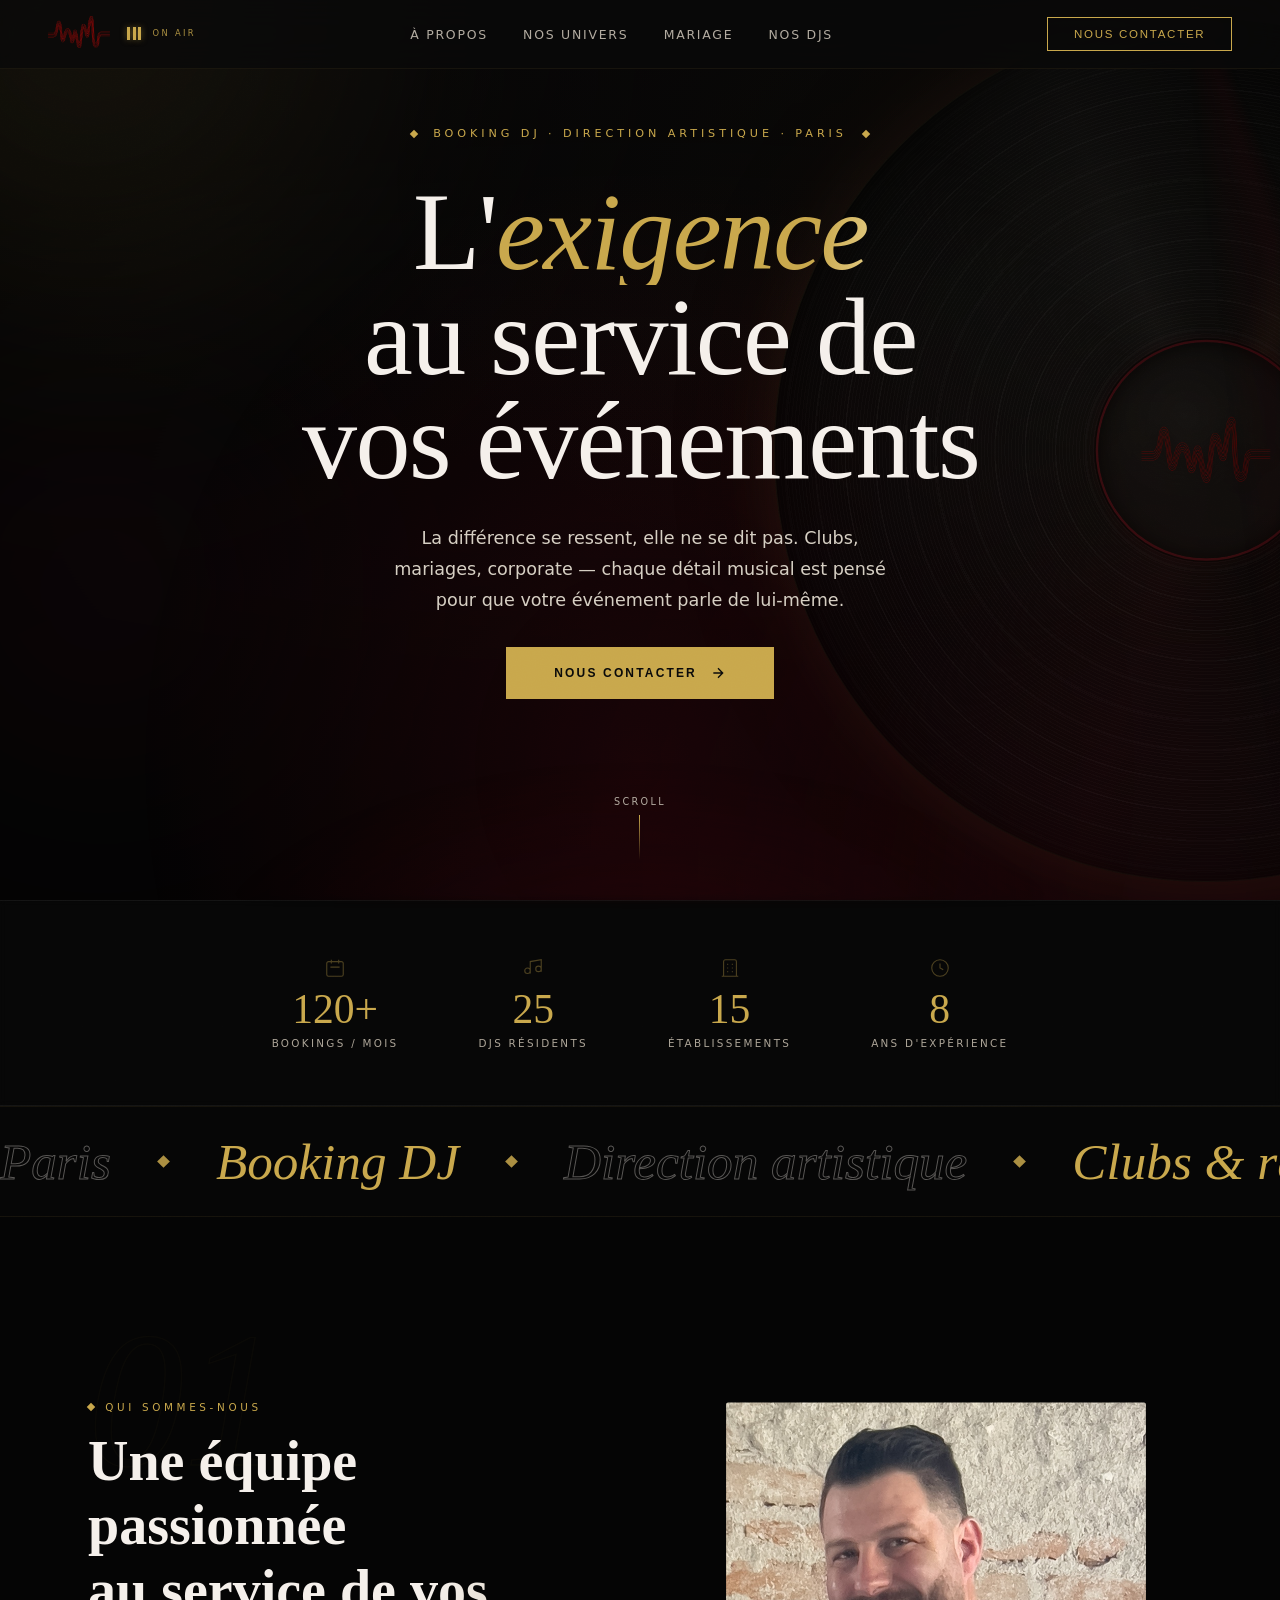
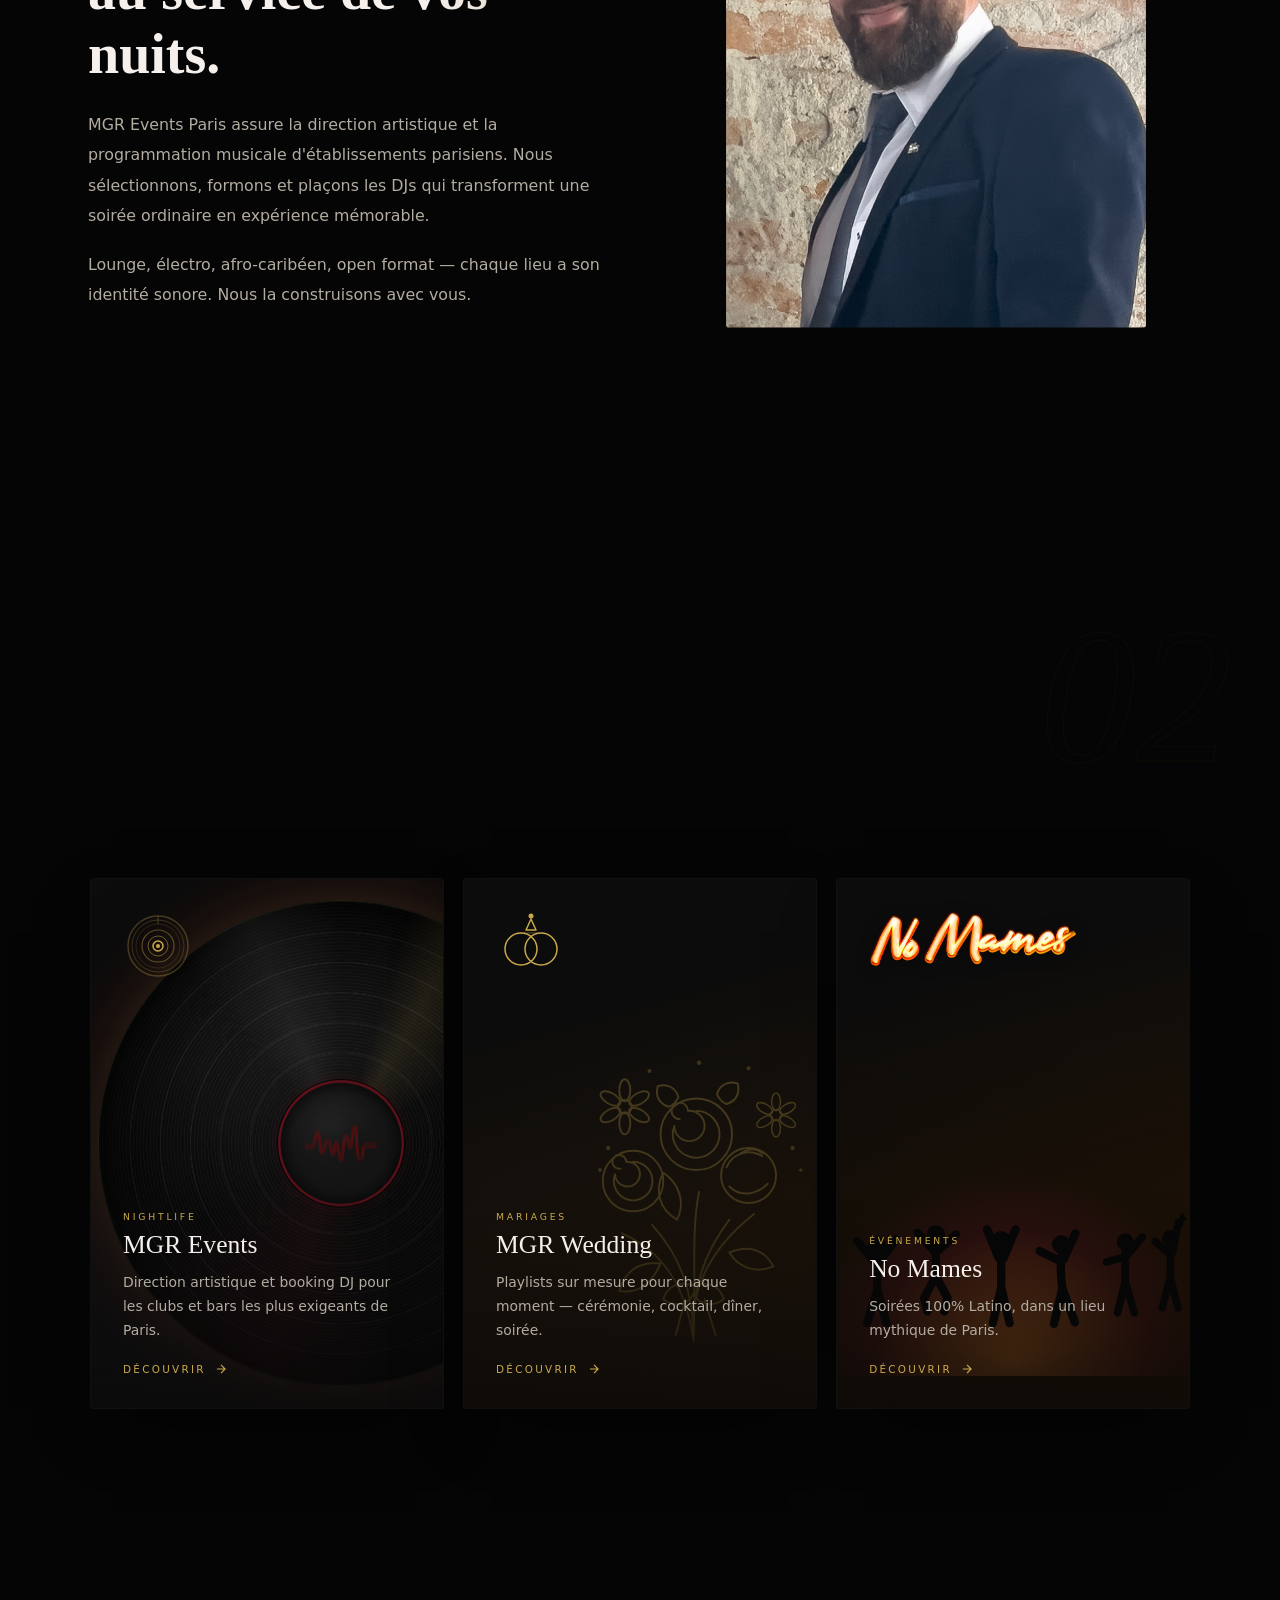
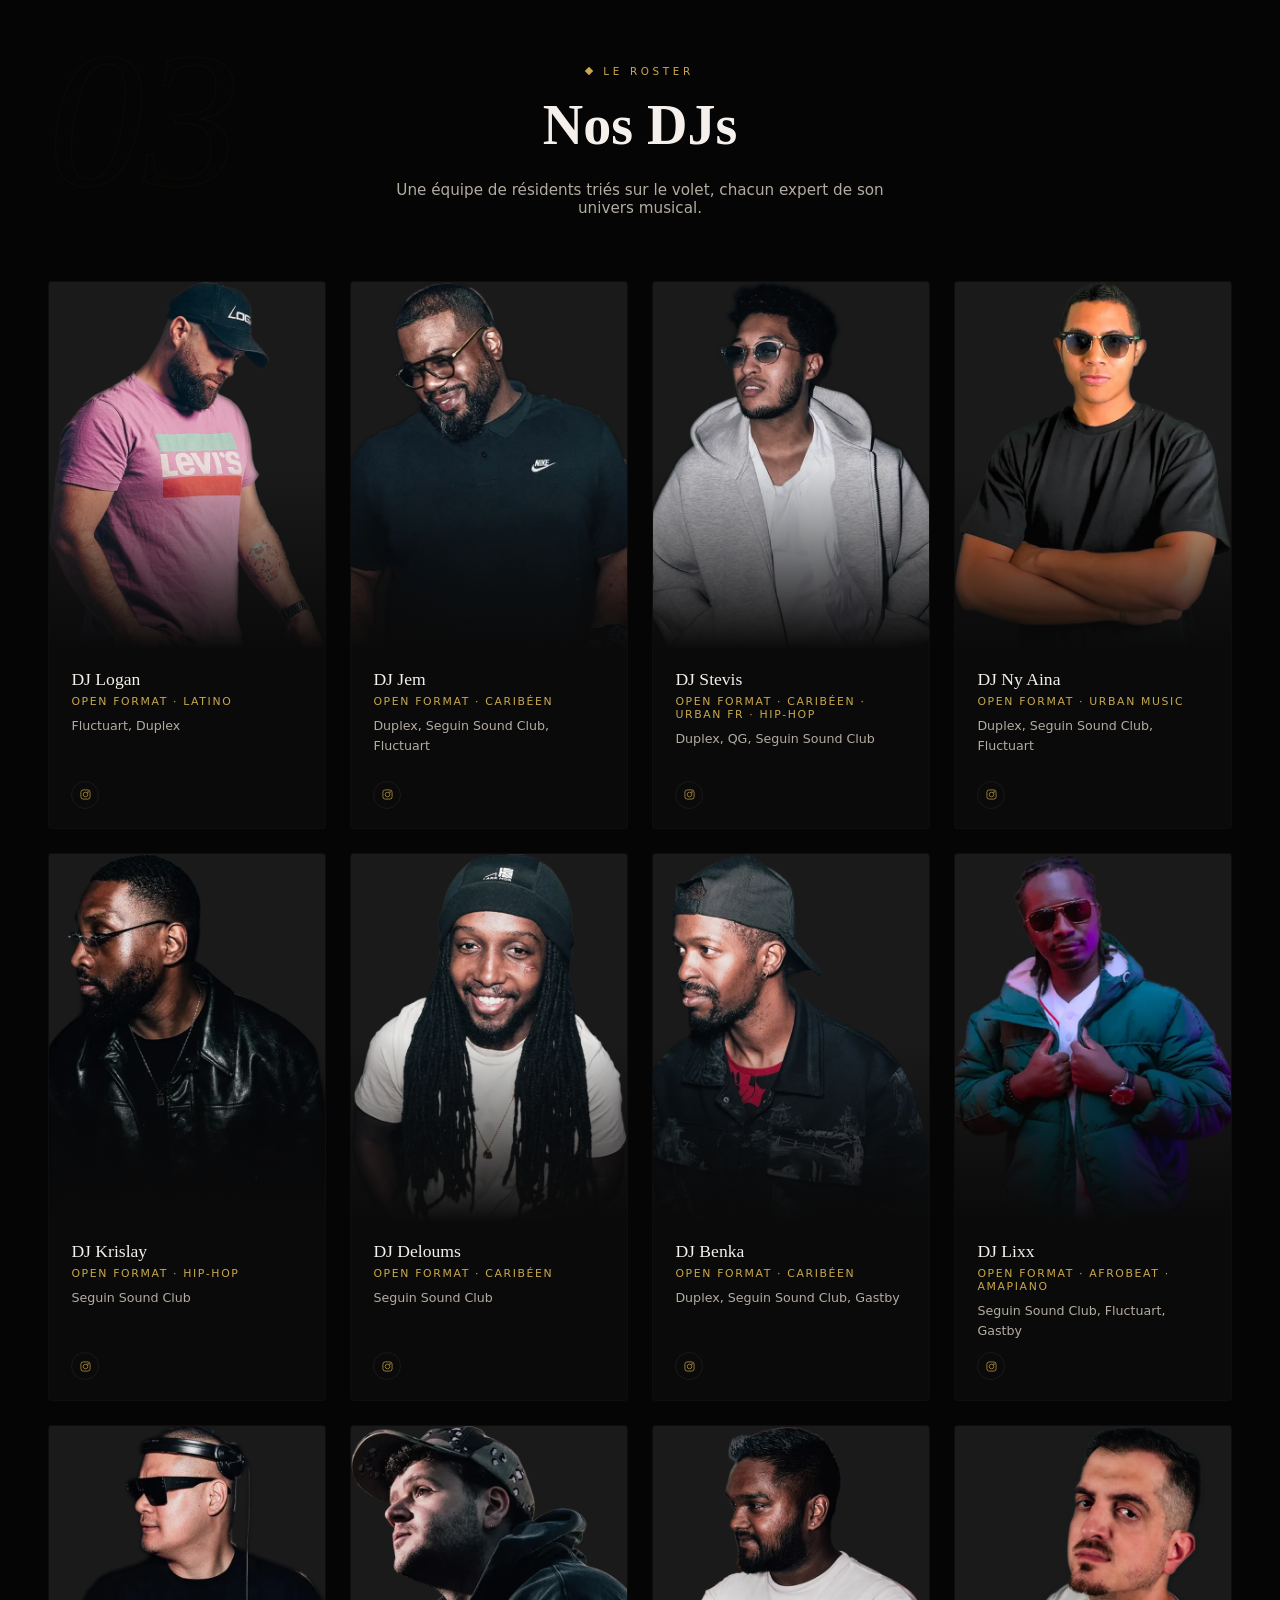
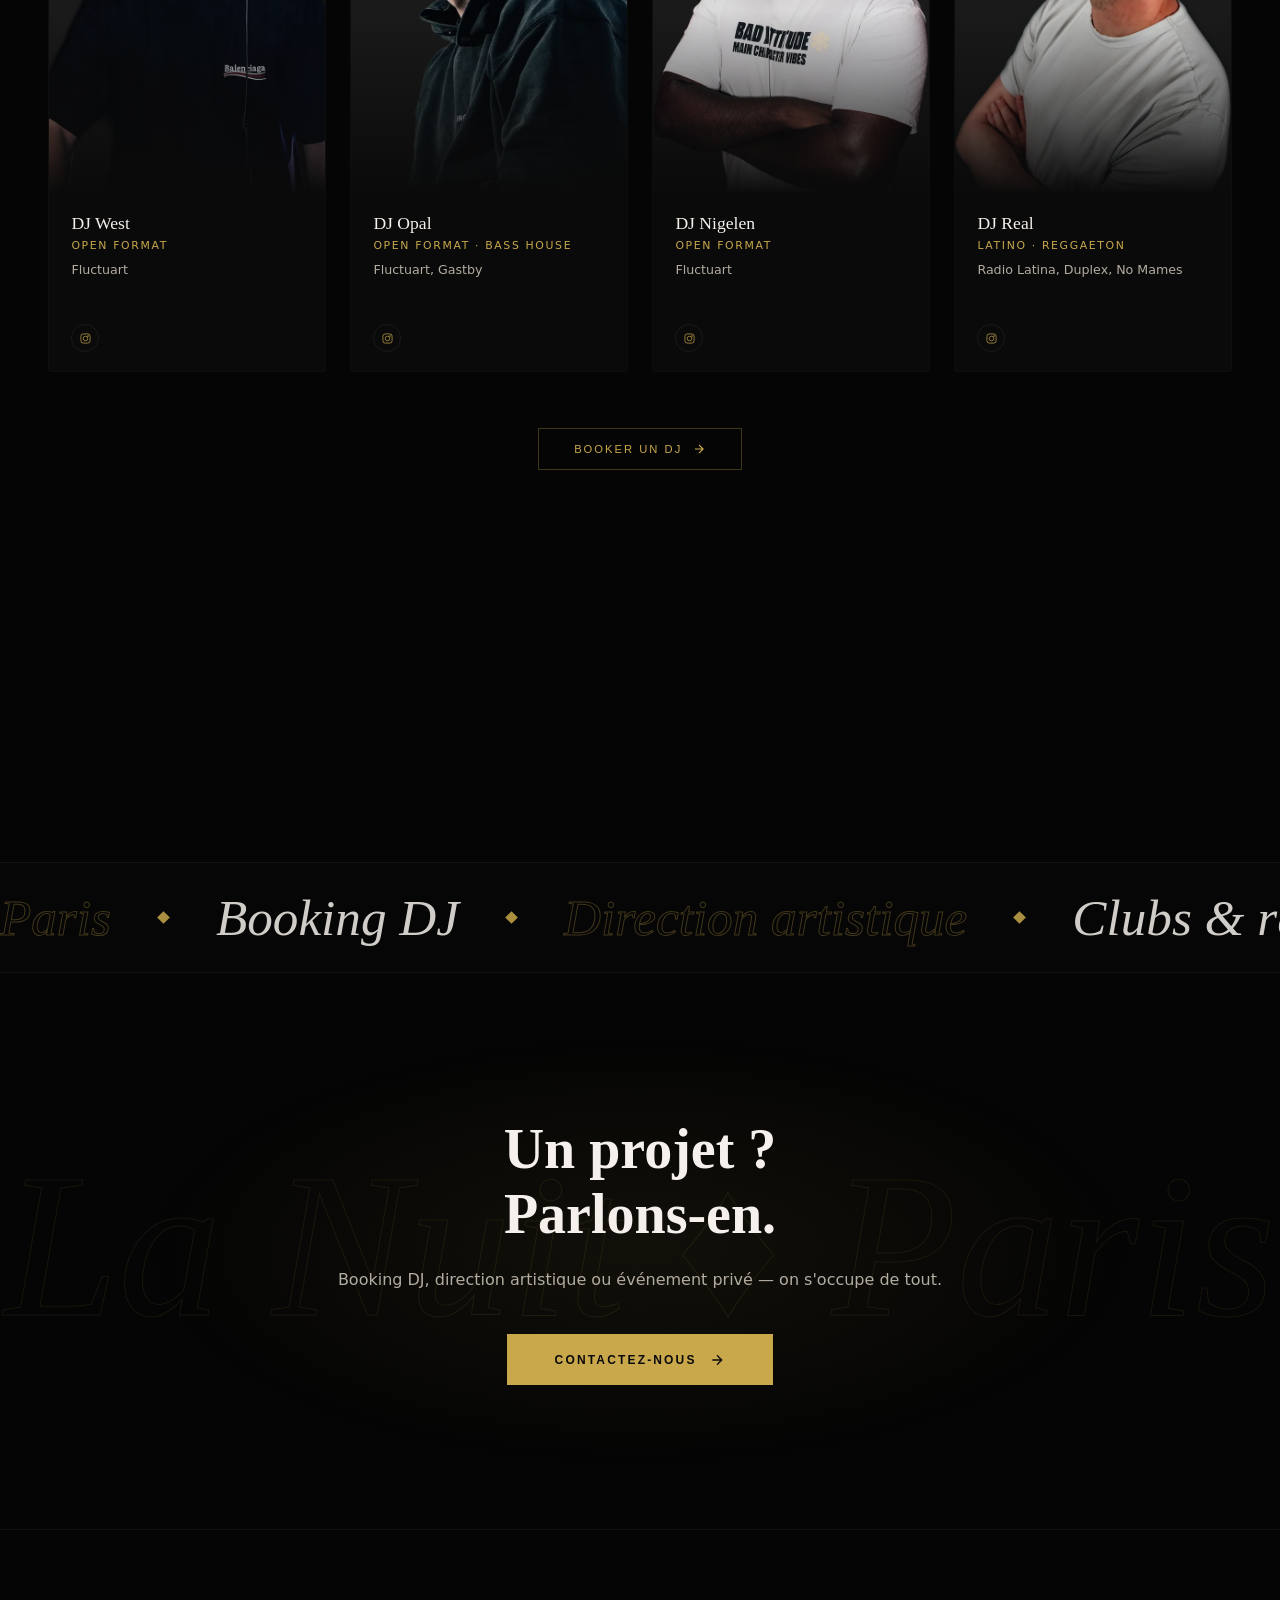
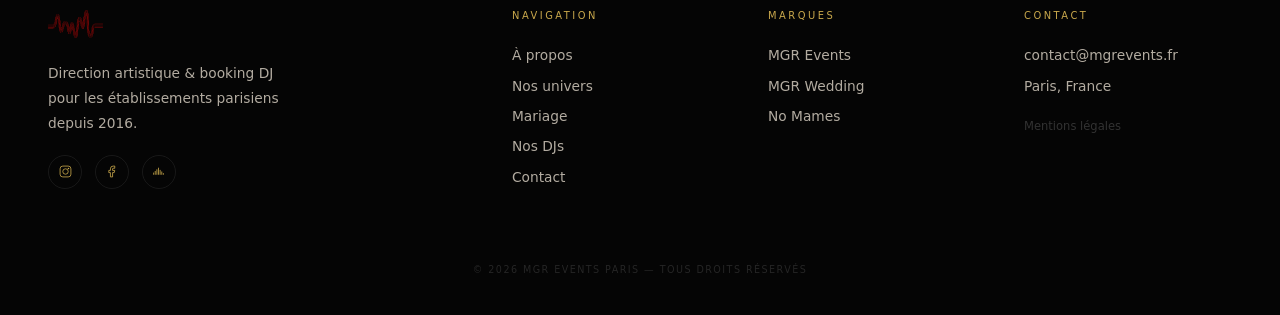
==== index.html @ db53903d "Balise Google Ads sur le site (AW-18438953840) La campagne envoie du trafic ici ; sans balise, aucun" ====
<!DOCTYPE html>
<html lang="fr">
<head>
<script src="assets/ads.js"></script>
<meta charset="UTF-8">
<meta http-equiv="Content-Security-Policy" content="default-src 'self'; script-src 'self' 'unsafe-inline' 'unsafe-eval' https://www.googletagmanager.com; style-src 'self' 'unsafe-inline' https://fonts.googleapis.com; font-src 'self' https://fonts.gstatic.com; img-src 'self' data: https:; connect-src 'self' https://mgrevents.fr https://www.mgrevents.fr https://planniflow-4jrm.vercel.app https://spsnpknxqmogwymutvqu.supabase.co https://www.googletagmanager.com https://*.google-analytics.com https://*.analytics.google.com https://*.google.com https://*.google.fr https://googleads.g.doubleclick.net https://td.doubleclick.net; frame-src 'self' https://www.youtube.com; frame-ancestors 'none'; base-uri 'self'; form-action 'self';">
<meta name="viewport" content="width=device-width, initial-scale=1.0">
<meta name="description" content="MGR Events Paris — Direction artistique, booking DJ et programmation musicale pour établissements, mariages et événements à Paris. 10 DJs résidents, 120+ bookings/mois.">
<meta name="keywords" content="DJ Paris, booking DJ, direction artistique, programmation musicale, MGR Events, DJ mariage Paris, soirée latino Paris, No Mames, DJ club Paris, événementiel Paris">
<meta name="author" content="MGR Events Paris">
<meta name="robots" content="index, follow">
<link rel="canonical" href="https://www.mgrevents.fr/">
<meta name="theme-color" content="#0A0A0A">

<!-- Open Graph -->
<meta property="og:type" content="website">
<meta property="og:url" content="https://www.mgrevents.fr/">
<meta property="og:title" content="MGR Events Paris — Direction Artistique & Booking DJ">
<meta property="og:description" content="Programmation musicale sur mesure pour établissements, mariages et événements à Paris. 10 DJs résidents, 120+ bookings/mois.">
<meta property="og:image" content="https://www.mgrevents.fr/assets/photos/nomames.jpg">
<meta property="og:locale" content="fr_FR">
<meta property="og:site_name" content="MGR Events Paris">

<!-- Twitter Card -->
<meta name="twitter:card" content="summary_large_image">
<meta name="twitter:title" content="MGR Events Paris — Direction Artistique & Booking DJ">
<meta name="twitter:description" content="Programmation musicale sur mesure pour établissements, mariages et événements à Paris.">
<meta name="twitter:image" content="https://www.mgrevents.fr/assets/photos/nomames.jpg">

<title>MGR Events Paris — Direction Artistique & Booking DJ</title>
<link rel="icon" type="image/webp" href="assets/waveform.webp">
<link rel="apple-touch-icon" href="assets/waveform.webp">

<!-- Preconnect for performance -->
<link rel="preconnect" href="https://fonts.googleapis.com">
<link rel="preconnect" href="https://fonts.gstatic.com" crossorigin>
<link rel="dns-prefetch" href="https://www.instagram.com">
<link href="https://fonts.googleapis.com/css2?family=DM+Sans:ital,opsz,wght@0,9..40,300;0,9..40,400;0,9..40,500;0,9..40,700;1,9..40,300&family=Playfair+Display:ital,wght@0,400;0,700;1,400&display=swap" rel="stylesheet">

<!-- JSON-LD Structured Data -->
<script type="application/ld+json">
{
  "@context": "https://schema.org",
  "@type": "LocalBusiness",
  "name": "MGR Events Paris",
  "description": "Direction artistique, booking DJ et programmation musicale pour établissements, mariages et événements à Paris.",
  "url": "https://www.mgrevents.fr",
  "email": "contact@mgrevents.fr",
  "foundingDate": "2016",
  "image": "https://www.mgrevents.fr/assets/photos/nomames.jpg",
  "logo": "https://www.mgrevents.fr/assets/waveform.png",
  "address": {
    "@type": "PostalAddress",
    "addressLocality": "Paris",
    "addressCountry": "FR"
  },
  "areaServed": {
    "@type": "City",
    "name": "Paris"
  },
  "sameAs": [
    "https://instagram.com/mgr.events",
    "https://facebook.com/MGR.Eventsparis",
    "https://soundcloud.com/mgr-events-paris"
  ],
  "makesOffer": [
    {
      "@type": "Offer",
      "itemOffered": {
        "@type": "Service",
        "name": "Booking DJ & Direction Artistique",
        "description": "Programmation musicale complète pour clubs et bars parisiens"
      }
    },
    {
      "@type": "Offer",
      "itemOffered": {
        "@type": "Service",
        "name": "DJ Mariage",
        "description": "DJ sur mesure pour mariages — cérémonie, cocktail, dîner et soirée"
      }
    },
    {
      "@type": "Offer",
      "itemOffered": {
        "@type": "Service",
        "name": "Formation DJ",
        "description": "Cours de DJing par des professionnels en activité sur matériel Pioneer CDJ-3000"
      }
    }
  ]
}
</script>
<style>
*,*::before,*::after{margin:0;padding:0;box-sizing:border-box}
:root{--noir:#0A0A0A;--blanc:#F5F0EB;--or:#C9A84C;--bordeaux:#6B0F1A;--gris:#1A1A1A;--gris2:#2A2A2A;--gris-texte:#999;--border-subtle:rgba(255,255,255,.05);--border-accent:rgba(201,168,76,.08);--nav-bg:rgba(10,10,10,.78);--overlay-bg:rgba(0,0,0,.7);--ff-display:'Playfair Display',Georgia,serif;--ff-body:'DM Sans',system-ui,sans-serif}
html{scroll-behavior:smooth}body{background:var(--noir);color:var(--blanc);font-family:var(--ff-body);overflow-x:hidden;-webkit-font-smoothing:antialiased}a{color:inherit;text-decoration:none}

nav{position:fixed;top:0;left:0;width:100%;z-index:100;padding:1rem 3rem;display:flex;align-items:center;justify-content:space-between;backdrop-filter:blur(20px);background:var(--nav-bg);border-bottom:1px solid var(--border-accent);transition:background .4s}
.nav-logo img{height:32px;width:auto;filter:brightness(1.1)}
.nav-links{display:flex;gap:2.2rem;font-size:.78rem;letter-spacing:.14em;text-transform:uppercase;font-weight:500}
.nav-links a{color:var(--gris-texte);transition:color .3s;position:relative;cursor:pointer}
.nav-links a::after{content:'';position:absolute;bottom:-4px;left:0;width:0;height:1px;background:var(--or);transition:width .3s}
.nav-links a:hover{color:var(--blanc)}.nav-links a:hover::after{width:100%}
.nav-cta{font-size:.72rem;letter-spacing:.15em;text-transform:uppercase;padding:.65rem 1.6rem;border:1px solid var(--or);color:var(--or);transition:all .3s;font-weight:500;cursor:pointer;background:none}
.nav-cta:hover{background:var(--or);color:var(--noir)}
.hamburger{display:none;background:none;border:none;cursor:pointer;padding:.5rem}
.hamburger svg{width:24px;height:24px}

.hero{min-height:100vh;display:flex;flex-direction:column;justify-content:center;align-items:center;text-align:center;position:relative;padding:6rem 2rem 4rem}
.hero::before{content:'';position:absolute;inset:0;background:radial-gradient(ellipse at 50% 85%,rgba(107,15,26,.3) 0%,transparent 55%),radial-gradient(ellipse at 80% 20%,rgba(201,168,76,.05) 0%,transparent 45%)}
.hero-tag{font-size:.7rem;letter-spacing:.35em;text-transform:uppercase;color:var(--or);margin-bottom:2.5rem;font-weight:500;opacity:0;animation:fadeUp .8s .3s forwards;display:flex;align-items:center;gap:1rem}
.diamond{width:6px;height:6px;background:var(--or);transform:rotate(45deg);display:inline-block;flex-shrink:0}
.hero h1{font-family:var(--ff-display);font-size:clamp(3rem,8vw,7.5rem);line-height:.95;font-weight:400;margin-bottom:1.8rem;opacity:0;animation:fadeUp .8s .5s forwards;position:relative;z-index:1}
.hero h1 em{font-style:italic;color:var(--or)}
.hero-sub{font-size:1.05rem;color:var(--gris-texte);max-width:500px;line-height:1.75;font-weight:300;opacity:0;animation:fadeUp .8s .7s forwards;position:relative;z-index:1}
.hero-scroll{position:absolute;bottom:2.5rem;display:flex;flex-direction:column;align-items:center;gap:.5rem;opacity:0;animation:fadeUp .8s 1.2s forwards}
.hero-scroll span{font-size:.6rem;letter-spacing:.25em;text-transform:uppercase;color:var(--gris-texte)}
.hero-scroll .line{width:1px;height:45px;background:linear-gradient(to bottom,var(--or),transparent);animation:scrollPulse 2s infinite}

.stats{display:flex;justify-content:center;gap:5rem;padding:3.5rem 2rem;border-top:1px solid rgba(255,255,255,.05);border-bottom:1px solid rgba(255,255,255,.05);background:rgba(255,255,255,.01)}
.stat{text-align:center;display:flex;flex-direction:column;align-items:center}
.stat svg{margin-bottom:.6rem;opacity:.35}
.stat-num{font-family:var(--ff-display);font-size:2.6rem;color:var(--or);line-height:1}
.stat-label{font-size:.65rem;letter-spacing:.22em;text-transform:uppercase;color:var(--gris-texte);margin-top:.4rem}

.section-tag{font-size:.65rem;letter-spacing:.35em;text-transform:uppercase;color:var(--or);margin-bottom:1rem;font-weight:500;display:flex;align-items:center;gap:.7rem}
.section-title{font-family:var(--ff-display);font-size:clamp(2rem,4vw,3.2rem);line-height:1.15;margin-bottom:1.5rem}

.about{padding:8rem 3rem;display:grid;grid-template-columns:1fr 1fr;gap:5rem;max-width:1200px;margin:0 auto;align-items:center}
.about p{color:var(--gris-texte);line-height:1.85;font-weight:300;font-size:.92rem;margin-bottom:1.2rem}
.about-visual{position:relative;aspect-ratio:4/5;border-radius:2px;overflow:hidden}
.about-visual img{width:100%;height:100%;object-fit:cover}
.about-visual.no-photo::before{content:'';position:absolute;inset:0;background:linear-gradient(135deg,var(--bordeaux),var(--noir));opacity:.65}
.about-visual .av-placeholder{position:absolute;inset:0;display:none;flex-direction:column;align-items:center;justify-content:center;gap:1rem;z-index:1}
.about-visual.no-photo .av-placeholder{display:flex}
.about-visual .av-placeholder svg{opacity:.12}
.av-label{font-size:.65rem;letter-spacing:.2em;text-transform:uppercase;color:rgba(255,255,255,.2)}

.brands{padding:8rem 3rem;max-width:1400px;margin:0 auto}
.brands-header{text-align:center;margin-bottom:5rem}
.brands-header .section-tag{justify-content:center}
.brands-grid{display:grid;grid-template-columns:repeat(3,1fr);gap:1.2rem;max-width:1100px;margin:0 auto}
.brand-card{position:relative;aspect-ratio:2/3;overflow:hidden;border-radius:3px;cursor:pointer;border:1px solid rgba(255,255,255,.05);transition:border-color .5s,transform .5s}
.brand-card:hover{border-color:rgba(201,168,76,.4);transform:translateY(-8px)}
.brand-bg{position:absolute;inset:0;transition:transform .7s}.brand-card:hover .brand-bg{transform:scale(1.06)}
.brand-content{position:relative;z-index:2;height:100%;display:flex;flex-direction:column;padding:2rem}
.brand-icon{margin-bottom:auto}
.brand-icon img{height:50px;width:auto;object-fit:contain;filter:drop-shadow(0 2px 8px rgba(0,0,0,.4))}
.brand-label{font-size:.58rem;letter-spacing:.3em;text-transform:uppercase;color:var(--or);margin-bottom:.5rem}
.brand-name{font-family:var(--ff-display);font-size:1.6rem;margin-bottom:.7rem}
.brand-desc{font-size:.82rem;color:var(--gris-texte);line-height:1.7;font-weight:300;margin-bottom:1.2rem}
.brand-link{font-size:.65rem;letter-spacing:.22em;text-transform:uppercase;color:var(--or);display:inline-flex;align-items:center;gap:.5rem;transition:gap .3s}
.brand-link svg{width:14px;height:14px;transition:transform .3s}.brand-card:hover .brand-link svg{transform:translateX(4px)}

.djs{padding:8rem 3rem;max-width:1400px;margin:0 auto}
.djs-header{text-align:center;margin-bottom:4rem}
.djs-header .section-tag{justify-content:center}
.djs-header p{color:var(--gris-texte);font-weight:300;font-size:.95rem;max-width:500px;margin:0 auto}
.djs-grid{display:grid;grid-template-columns:repeat(4,1fr);gap:1.5rem}
.dj-card{border-radius:3px;overflow:hidden;border:1px solid rgba(255,255,255,.04);transition:border-color .4s,transform .4s;cursor:default}
.dj-card:hover{border-color:rgba(201,168,76,.3);transform:translateY(-5px)}
.dj-photo{aspect-ratio:3/4;background:var(--gris);position:relative;overflow:hidden}
.dj-photo img{width:100%;height:100%;object-fit:cover;object-position:top;position:relative;z-index:0}
.dj-photo::after{content:'';position:absolute;inset:0;background:linear-gradient(to top,var(--noir),transparent 50%);z-index:1}
.dj-photo .dj-placeholder{width:100%;height:100%;display:flex;align-items:center;justify-content:center}
.dj-photo .dj-placeholder svg{opacity:.08}
.dj-info{padding:1.2rem 1.4rem}
.dj-name{font-family:var(--ff-display);font-size:1.1rem;margin-bottom:.3rem}
.dj-style{font-size:.68rem;letter-spacing:.15em;text-transform:uppercase;color:var(--or);font-weight:500}
.dj-venues{font-size:.75rem;color:var(--gris-texte);margin-top:.5rem;font-weight:300;line-height:1.6}
.dj-socials{display:flex;gap:.5rem;margin-top:.7rem}
.dj-socials a{width:28px;height:28px;border:1px solid rgba(255,255,255,.06);border-radius:50%;display:flex;align-items:center;justify-content:center;transition:all .3s}
.dj-socials a:hover{border-color:var(--or);background:rgba(201,168,76,.1)}
.dj-socials a svg{width:11px;height:11px}
.djs-cta{text-align:center;margin-top:3.5rem}
.djs-cta-btn{display:inline-flex;align-items:center;gap:.6rem;padding:.8rem 2.2rem;border:1px solid rgba(201,168,76,.3);color:var(--or);font-size:.7rem;letter-spacing:.18em;text-transform:uppercase;font-weight:500;transition:all .3s;cursor:pointer;background:none}
.djs-cta-btn:hover{background:rgba(201,168,76,.08);border-color:var(--or)}

.trust{padding:6rem 3rem;text-align:center;border-top:1px solid rgba(255,255,255,.04)}
.trust .section-tag{justify-content:center;margin-bottom:3rem}
.trust-logos{display:flex;justify-content:center;align-items:center;gap:3.5rem;flex-wrap:wrap}
.trust-logo{opacity:.25;transition:opacity .4s;font-size:.58rem;letter-spacing:.18em;text-transform:uppercase;color:var(--gris-texte)}.trust-logo:hover{opacity:.55}

.cta-section{padding:9rem 3rem;text-align:center;position:relative}
.cta-section::before{content:'';position:absolute;inset:0;background:radial-gradient(ellipse at 50% 50%,rgba(201,168,76,.07) 0%,transparent 55%)}
.cta-section .section-title,.cta-section p,.cta-btn{position:relative}
.cta-section p{color:var(--gris-texte);margin-bottom:2.8rem;font-size:1rem;font-weight:300}
.cta-btn{display:inline-flex;align-items:center;gap:.8rem;padding:1.1rem 3rem;background:var(--or);color:var(--noir);font-size:.75rem;letter-spacing:.18em;text-transform:uppercase;font-weight:700;transition:all .4s;border:none;cursor:pointer}
.cta-btn:hover{background:var(--blanc);transform:translateY(-3px);box-shadow:0 15px 50px rgba(201,168,76,.2)}

/* BRAND MODALS */
.brand-modal{position:fixed;inset:0;z-index:200;background:var(--noir);overflow-y:auto;opacity:0;pointer-events:none;transition:opacity .5s}
.brand-modal.active{opacity:1;pointer-events:all}
.brand-modal-inner{max-width:1100px;margin:0 auto;padding:6rem 3rem 4rem}
.bm-back{position:fixed;top:1.2rem;left:1.5rem;z-index:210;display:flex;align-items:center;gap:.5rem;font-size:.7rem;letter-spacing:.15em;text-transform:uppercase;color:var(--gris-texte);cursor:pointer;background:rgba(10,10,10,.8);backdrop-filter:blur(12px);padding:.6rem 1.2rem;border:1px solid rgba(255,255,255,.06);border-radius:2px;transition:all .3s}
.bm-back:hover{color:var(--or);border-color:rgba(201,168,76,.3)}
.bm-back svg{width:16px;height:16px}
.bm-hero{display:grid;grid-template-columns:1fr 1fr;gap:4rem;align-items:center;margin-bottom:5rem;min-height:70vh;padding-top:2rem}
.bm-tag{font-size:.62rem;letter-spacing:.35em;text-transform:uppercase;color:var(--or);margin-bottom:1rem;font-weight:500}
.bm-hero h2{font-family:var(--ff-display);font-size:clamp(2.2rem,5vw,3.8rem);line-height:1.05;margin-bottom:1.5rem}
.bm-hero h2 em{font-style:italic;color:var(--or)}
.bm-hero p{color:var(--gris-texte);line-height:1.85;font-weight:300;font-size:.95rem;margin-bottom:1rem}
.bm-visual{aspect-ratio:4/5;border-radius:3px;overflow:hidden;position:relative}
.bm-visual img{width:100%;height:100%;object-fit:cover;object-position:center 15%}
.bm-visual .bm-gradient{position:absolute;inset:0}
.bm-visual .bm-placeholder{position:absolute;inset:0;display:none;flex-direction:column;align-items:center;justify-content:center;gap:.8rem;z-index:1}
.bm-visual.no-photo .bm-placeholder{display:flex}
.bm-visual .bm-placeholder svg{opacity:.1}
.bm-visual .bm-placeholder span{font-size:.6rem;letter-spacing:.2em;text-transform:uppercase;color:rgba(255,255,255,.2)}
.bm-features{display:grid;grid-template-columns:repeat(3,1fr);gap:2rem;margin-bottom:5rem}
.bm-feature{padding:2rem;border:1px solid rgba(255,255,255,.04);border-radius:3px;transition:border-color .3s}
.bm-feature:hover{border-color:rgba(201,168,76,.15)}
.bm-feature h4{font-family:var(--ff-display);font-size:1.05rem;margin-bottom:.6rem}
.bm-feature p{font-size:.82rem;color:var(--gris-texte);line-height:1.7;font-weight:300}
.bm-stats{display:flex;justify-content:center;gap:4rem;padding:3rem 0;border-top:1px solid rgba(255,255,255,.04);border-bottom:1px solid rgba(255,255,255,.04);margin-bottom:5rem}
.bm-stat-num{font-family:var(--ff-display);font-size:2.2rem;color:var(--or)}
.bm-stat-label{font-size:.6rem;letter-spacing:.2em;text-transform:uppercase;color:var(--gris-texte);margin-top:.3rem}
.bm-cta{text-align:center;padding:4rem 0}
.bm-cta h3{font-family:var(--ff-display);font-size:1.8rem;margin-bottom:1rem}
.bm-cta p{color:var(--gris-texte);font-weight:300;margin-bottom:2rem}

/* CONTACT MODAL */
.modal-overlay{position:fixed;inset:0;z-index:250;background:var(--overlay-bg);backdrop-filter:blur(10px);display:flex;align-items:center;justify-content:center;opacity:0;pointer-events:none;transition:opacity .4s}
.modal-overlay.active{opacity:1;pointer-events:all}
.modal{background:var(--gris);border:1px solid rgba(201,168,76,.12);border-radius:4px;width:90%;max-width:520px;padding:3rem;position:relative;transform:translateY(30px) scale(.97);transition:transform .4s cubic-bezier(.22,1,.36,1)}
.modal-overlay.active .modal{transform:translateY(0) scale(1)}
.modal-close{position:absolute;top:1.2rem;right:1.2rem;width:36px;height:36px;border:1px solid rgba(255,255,255,.08);border-radius:50%;background:none;color:var(--gris-texte);cursor:pointer;display:flex;align-items:center;justify-content:center;transition:all .3s}
.modal-close:hover{border-color:var(--or);color:var(--or)}
.modal-close svg{width:16px;height:16px}
.modal h3{font-family:var(--ff-display);font-size:1.6rem;margin-bottom:2rem}
.form-row{margin-bottom:1.2rem}
.form-row label{display:block;font-size:.65rem;letter-spacing:.2em;text-transform:uppercase;color:var(--gris-texte);margin-bottom:.5rem;font-weight:500}
.form-row input,.form-row select,.form-row textarea{width:100%;background:rgba(255,255,255,.04);border:1px solid rgba(255,255,255,.08);border-radius:2px;padding:.8rem 1rem;color:var(--blanc);font-family:var(--ff-body);font-size:.88rem;font-weight:300;transition:border-color .3s;outline:none}
.form-row input:focus,.form-row select:focus,.form-row textarea:focus{border-color:var(--or)}
.form-row input::placeholder,.form-row textarea::placeholder{color:rgba(255,255,255,.2)}
.form-row select{appearance:none;background-image:url("data:image/svg+xml,%3Csvg width='12' height='12' viewBox='0 0 24 24' fill='none' stroke='%23999' stroke-width='2' xmlns='http://www.w3.org/2000/svg'%3E%3Cpath d='M6 9l6 6 6-6'/%3E%3C/svg%3E");background-repeat:no-repeat;background-position:right 1rem center;cursor:pointer}
.form-row select option{background:var(--gris);color:var(--blanc)}
.form-row textarea{resize:vertical;min-height:100px}
.form-grid{display:grid;grid-template-columns:1fr 1fr;gap:1.2rem}
.form-submit{width:100%;padding:.9rem;background:var(--or);color:var(--noir);font-family:var(--ff-body);font-size:.75rem;letter-spacing:.18em;text-transform:uppercase;font-weight:700;border:none;cursor:pointer;transition:all .3s;margin-top:.5rem;border-radius:2px}
.form-submit:hover{background:var(--blanc)}
.form-success{display:none;text-align:center;padding:2rem 0}
.form-success h4{font-family:var(--ff-display);font-size:1.3rem;margin-bottom:.5rem}
.form-success p{color:var(--gris-texte);font-size:.88rem;font-weight:300}

/* Carousel */
.bm-carousel{margin-bottom:4rem;position:relative}
.bm-carousel h3{font-family:var(--ff-display);font-size:1.3rem;margin-bottom:1.5rem;text-align:center}
.carousel-wrap{position:relative}
.carousel-track{display:flex;gap:1rem;overflow-x:auto;scroll-snap-type:x mandatory;-webkit-overflow-scrolling:touch;padding-bottom:1rem;scrollbar-width:none;scroll-behavior:smooth}
.carousel-track::-webkit-scrollbar{display:none}
.carousel-item{flex:0 0 280px;aspect-ratio:4/3;border-radius:3px;overflow:hidden;scroll-snap-align:start;cursor:pointer;position:relative;border:1px solid rgba(255,255,255,.04);transition:border-color .3s}
.carousel-item:hover{border-color:rgba(201,168,76,.3)}
.carousel-item img{width:100%;height:100%;object-fit:cover}
.carousel-arrow{position:absolute;top:50%;transform:translateY(-50%);width:40px;height:40px;border-radius:50%;border:1px solid rgba(201,168,76,.3);background:rgba(10,10,10,.7);backdrop-filter:blur(8px);color:var(--or);cursor:pointer;display:flex;align-items:center;justify-content:center;z-index:2;transition:all .3s}
.carousel-arrow:hover{background:var(--or);color:var(--noir);border-color:var(--or)}
.carousel-arrow.left{left:-.5rem}
.carousel-arrow.right{right:-.5rem}
.carousel-arrow svg{width:16px;height:16px}
/* Lightbox */
.lightbox{position:fixed;inset:0;z-index:300;background:rgba(0,0,0,.92);display:none;align-items:center;justify-content:center;cursor:zoom-out}
.lightbox.active{display:flex}
.lightbox img{max-width:90vw;max-height:85vh;object-fit:contain;border-radius:3px}
.lightbox-close{position:absolute;top:1.5rem;right:1.5rem;width:40px;height:40px;border:1px solid rgba(255,255,255,.15);border-radius:50%;background:none;color:#fff;cursor:pointer;display:flex;align-items:center;justify-content:center;font-size:1.2rem;transition:all .3s}
.lightbox-close:hover{border-color:var(--or);color:var(--or)}
@media(max-width:768px){.carousel-item{flex:0 0 220px}}

footer{padding:5rem 3rem 2rem;border-top:1px solid rgba(255,255,255,.05);display:grid;grid-template-columns:2fr 1fr 1fr 1fr;gap:3rem;max-width:1300px;margin:0 auto}
.footer-brand img{height:28px;margin-bottom:1.2rem;filter:brightness(1.1)}
.footer-brand p{font-size:.82rem;color:var(--gris-texte);line-height:1.8;font-weight:300;max-width:260px}
.footer-socials{display:flex;gap:.8rem;margin-top:1.2rem}
.footer-socials a{width:34px;height:34px;border:1px solid rgba(255,255,255,.08);border-radius:50%;display:flex;align-items:center;justify-content:center;transition:all .3s}
.footer-socials a:hover{border-color:var(--or);background:rgba(201,168,76,.08)}
.footer-socials a svg{width:13px;height:13px}
.footer-col h4{font-size:.62rem;letter-spacing:.25em;text-transform:uppercase;color:var(--or);margin-bottom:1.2rem;font-weight:500}
.footer-col a{font-size:.82rem;color:var(--gris-texte);line-height:2.2;font-weight:300;display:block;transition:color .3s;cursor:pointer}.footer-col a:hover{color:var(--or)}
.footer-bottom{text-align:center;padding:2.5rem 3rem;font-size:.6rem;color:rgba(255,255,255,.13);letter-spacing:.15em;text-transform:uppercase}

@keyframes fadeUp{from{opacity:0;transform:translateY(30px)}to{opacity:1;transform:translateY(0)}}
@keyframes scrollPulse{0%,100%{opacity:.3}50%{opacity:1}}
[data-reveal]{opacity:0;transform:translateY(40px);transition:opacity .8s cubic-bezier(.22,1,.36,1),transform .8s cubic-bezier(.22,1,.36,1)}
[data-reveal].visible{opacity:1;transform:translateY(0)}

@media(max-width:1000px){.brands-grid,.djs-grid{grid-template-columns:repeat(2,1fr)}.brand-card{aspect-ratio:3/4}.bm-hero{grid-template-columns:1fr;gap:2rem}.bm-features{grid-template-columns:1fr 1fr}}
@media(max-width:768px){
  nav{padding:.8rem 1rem;gap:.5rem}.nav-links{display:none}.hamburger{display:block}
  .nav-cta{font-size:.6rem;padding:.5rem 1rem;white-space:nowrap}
  .about{grid-template-columns:1fr;gap:2.5rem;padding:5rem 1.5rem}.about-visual{aspect-ratio:16/10}
  .brands{padding:5rem 1.5rem}.brands-grid{grid-template-columns:1fr;gap:1rem}.brand-card{aspect-ratio:5/4}
  .stats{gap:1.5rem;flex-wrap:wrap;padding:2.5rem 1rem}
  .djs{padding:5rem 1.5rem}.djs-grid{grid-template-columns:1fr 1fr;gap:1rem}
  footer{grid-template-columns:1fr 1fr;gap:2rem;padding:3rem 1.5rem}.footer-brand{grid-column:1/-1}
  .hero h1{font-size:clamp(2.5rem,10vw,4rem)}.cta-section{padding:5rem 1.5rem}.trust-logos{gap:2rem}
  .modal{padding:2rem 1.2rem;width:95%;max-height:90vh;overflow-y:auto}.form-grid{grid-template-columns:1fr}
  .modal-close{top:.8rem;right:.8rem}
  .brand-modal-inner{padding:5rem 1.5rem 3rem}.bm-hero{min-height:auto}.bm-visual{aspect-ratio:16/10}.bm-features{grid-template-columns:1fr}.bm-stats{gap:2rem;flex-wrap:wrap}
}
@media(max-height:500px) and (orientation:landscape){
  .hero{min-height:auto;padding:5rem 2rem 2rem;justify-content:flex-start}
  .hero h1{font-size:clamp(1.8rem,5vw,3rem)}
  .hero-sub{font-size:.85rem;max-width:400px}
  .hero-tag{margin-bottom:1rem;font-size:.6rem}
  .hero-scroll{display:none}
  .hero .cta-btn{margin-top:1rem !important;padding:.7rem 2rem;font-size:.65rem}
  nav{padding:.5rem 1.5rem}
  .stats{padding:1.5rem 1rem;gap:2rem}
  .stat-num{font-size:1.8rem}
  .about{padding:3rem 1.5rem;gap:2rem}
  .about-visual{aspect-ratio:4/3}
  .brands{padding:3rem 1.5rem}
  .brands-grid{grid-template-columns:repeat(3,1fr)}
  .brand-card{aspect-ratio:3/2}
  .djs{padding:3rem 1.5rem}
  .djs-grid{grid-template-columns:repeat(4,1fr);gap:.8rem}
  .dj-photo{aspect-ratio:1/1}
  .dj-info{padding:.8rem 1rem}
  .dj-name{font-size:.9rem}
  .dj-style{font-size:.58rem}
  .trust{padding:3rem 1.5rem}
  .cta-section{padding:3rem 1.5rem}
  .modal{max-height:85vh}
  .brand-modal-inner{padding:3.5rem 1.5rem 2rem}
  .bm-hero{grid-template-columns:1fr 1fr;min-height:auto;gap:2rem;padding-top:0}
  .bm-visual{aspect-ratio:4/3}
  footer{padding:2rem 1.5rem}
}
</style>
<style>
/* ════════ PREMIUM LAYER — motion · profondeur · glass (charte inchangée) ════════ */
:root{
  --ease-out:cubic-bezier(.22,1,.36,1);
  --ease-smooth:cubic-bezier(.16,1,.3,1);
  --glass-bg:rgba(255,255,255,.025);
  --glass-border:rgba(255,255,255,.08);
  --shadow-soft:0 26px 70px -28px rgba(0,0,0,.75);
  --shadow-glow:0 0 55px -10px rgba(201,168,76,.18);
}
::selection{background:rgba(201,168,76,.26);color:var(--blanc)}
:focus-visible{outline:2px solid rgba(201,168,76,.55);outline-offset:3px}
section[id]{scroll-margin-top:88px}
::-webkit-scrollbar{width:10px;height:10px}
::-webkit-scrollbar-track{background:#070707}
::-webkit-scrollbar-thumb{background:#222;border-radius:10px;border:2px solid #070707}
::-webkit-scrollbar-thumb:hover{background:#2f2a1b}

/* ── FX cinématographiques globaux ── */
.fx-vignette{position:fixed;inset:0;pointer-events:none;z-index:1;opacity:.75;
  background:radial-gradient(125% 85% at 50% -10%,transparent 52%,rgba(0,0,0,.4) 100%),
             radial-gradient(125% 95% at 50% 110%,transparent 55%,rgba(0,0,0,.5) 100%)}
.fx-grain{position:fixed;inset:-50%;width:200%;height:200%;pointer-events:none;z-index:2;opacity:.05;mix-blend-mode:soft-light;
  background-image:url("data:image/svg+xml,%3Csvg xmlns='http://www.w3.org/2000/svg' width='140' height='140'%3E%3Cfilter id='g'%3E%3CfeTurbulence type='fractalNoise' baseFrequency='0.8' numOctaves='2' stitchTiles='stitch'/%3E%3CfeColorMatrix type='saturate' values='0'/%3E%3C/filter%3E%3Crect width='100%25' height='100%25' filter='url(%23g)'/%3E%3C/svg%3E");
  animation:grainShift 5s steps(6) infinite}
@keyframes grainShift{0%{transform:translate(0,0)}16%{transform:translate(-6%,-3%)}33%{transform:translate(5%,-7%)}50%{transform:translate(-4%,6%)}66%{transform:translate(7%,3%)}83%{transform:translate(-7%,-5%)}100%{transform:translate(0,0)}}
.fx-veil{position:fixed;inset:0;pointer-events:none;z-index:9999;background:var(--noir);animation:veilOut 1s .1s var(--ease-smooth) forwards}
@keyframes veilOut{0%{opacity:1}60%{opacity:.5}100%{opacity:0}}

/* ── Navigation : sticky minimal + glass ── */
nav{transition:padding .45s var(--ease-out),background .45s var(--ease-out),border-color .45s,backdrop-filter .45s}
nav.scrolled{padding:.7rem 3rem;background:rgba(8,8,8,.92);backdrop-filter:blur(26px) saturate(1.2);border-bottom-color:rgba(201,168,76,.14)}
.nav-logo img{transition:filter .3s var(--ease-out),transform .3s var(--ease-out)}
.nav-logo:hover img{filter:brightness(1.35);transform:translateY(-1px)}
.nav-links a{transition:color .22s var(--ease-out)}
.nav-cta{transition:background .25s var(--ease-out),color .25s var(--ease-out),box-shadow .35s var(--ease-out)}
.nav-cta:hover{box-shadow:0 0 26px -8px rgba(201,168,76,.55)}
/* Sous-menu nav : Mariage › Le Journal */
.nav-item{position:relative;display:inline-flex;align-items:center}
.nav-parent{display:inline-flex;align-items:center;gap:.45rem}
.nav-parent .caret{width:6px;height:6px;border-right:1.5px solid currentColor;border-bottom:1.5px solid currentColor;transform:rotate(45deg);opacity:.6;margin-top:-3px;transition:transform .25s var(--ease-out)}
.nav-item:hover .nav-parent .caret,.nav-item:focus-within .nav-parent .caret{transform:rotate(45deg) translate(1px,1px);opacity:1}
.nav-item::before{content:'';position:absolute;top:100%;left:-12px;right:-12px;height:16px;display:none}
.nav-item:hover::before{display:block}
.nav-sub{position:absolute;top:100%;left:50%;transform:translateX(-50%) translateY(10px);min-width:200px;background:rgba(10,10,10,.97);backdrop-filter:blur(22px);border:1px solid var(--glass-border);border-radius:8px;padding:.5rem;display:flex;flex-direction:column;gap:.1rem;opacity:0;visibility:hidden;pointer-events:none;transition:opacity .25s var(--ease-out),transform .25s var(--ease-out);box-shadow:0 24px 60px -24px rgba(0,0,0,.85);z-index:101}
.nav-item:hover .nav-sub,.nav-item:focus-within .nav-sub{opacity:1;visibility:visible;pointer-events:all;transform:translateX(-50%) translateY(6px)}
.nav-sub a{padding:.6rem .9rem;border-radius:5px;font-size:.7rem;letter-spacing:.12em;color:var(--gris-texte);white-space:nowrap;transition:background .2s,color .2s}
.nav-sub a::after{display:none}
.nav-sub a:hover{background:rgba(201,168,76,.1);color:var(--blanc)}
@media(max-width:768px){
  .nav-item{width:100%;flex-direction:column;align-items:flex-start}
  .nav-parent .caret{display:none}
  .nav-item::before{display:none!important}
  .nav-sub{position:static;transform:none;opacity:1;visibility:visible;pointer-events:auto;background:none;border:none;box-shadow:none;backdrop-filter:none;padding:.3rem 0 .2rem .9rem;margin-top:.5rem;border-left:1px solid var(--glass-border);min-width:0;border-radius:0}
}

/* ── Hero : entrée cinématographique + ambiance vivante ── */
.hero{min-height:100svh}
.hero::before{will-change:transform;animation:heroAmbient 24s ease-in-out infinite alternate}
@keyframes heroAmbient{0%{transform:scale(1) translate(0,0)}100%{transform:scale(1.14) translate(-2.5%,-2%)}}
.hero h1{animation:heroRise 1.25s .45s var(--ease-smooth) forwards;will-change:transform,opacity,filter}
@keyframes heroRise{0%{opacity:0;transform:translateY(42px);filter:blur(14px);clip-path:inset(0 0 16% 0)}60%{filter:blur(2px)}100%{opacity:1;transform:translateY(0);filter:blur(0);clip-path:inset(0 0 0 0)}}
.hero-sub{animation:fadeUp 1s .85s var(--ease-out) forwards}
.hero .cta-btn{transition:transform .32s var(--ease-out),box-shadow .42s var(--ease-out),background .3s var(--ease-out)}
.hero .cta-btn:hover{transform:translateY(-3px);box-shadow:0 20px 60px -14px rgba(201,168,76,.45)}
/* Titre hero : reveal mot par mot + shimmer or sur l'italique */
.hero h1.split{animation:none!important;opacity:1!important;filter:none!important;clip-path:none!important}
.hero h1 .hw{display:inline-block}
.hero h1 .hw-i{display:inline-block;opacity:0;transform:translateY(.45em);transition:opacity .9s var(--ease-out),transform 1s var(--ease-smooth);will-change:transform,opacity}
.hero h1.in .hw-i{opacity:1;transform:none}
.hero h1 em.hw-i{background:linear-gradient(100deg,var(--or) 0%,var(--or) 38%,#f4e2a6 49%,#fff6da 50%,#f4e2a6 51%,var(--or) 62%,var(--or) 100%);background-size:230% 100%;-webkit-background-clip:text;background-clip:text;-webkit-text-fill-color:transparent;color:transparent}
.hero h1.in em.hw-i{animation:goldShimmer 6.5s 1.6s linear infinite}
@keyframes goldShimmer{0%{background-position:125% 0}100%{background-position:-125% 0}}

/* ── Reveal : fade + slide + soft focus ── */
[data-reveal]{transition:opacity 1s var(--ease-smooth),transform 1s var(--ease-smooth),filter 1s var(--ease-smooth);filter:blur(7px)}
[data-reveal].visible{filter:blur(0)}

/* ── Brand cards : glass · profondeur · zoom ── */
.brand-card{box-shadow:var(--shadow-soft);transition:border-color .5s var(--ease-out),transform .55s var(--ease-out),box-shadow .55s var(--ease-out)}
.brand-card:hover{transform:translateY(-10px);box-shadow:var(--shadow-soft),var(--shadow-glow)}
.brand-bg{transition:transform .95s var(--ease-out)}
.brand-card:hover .brand-bg{transform:scale(1.08)}
.brand-content{background:linear-gradient(to top,rgba(8,8,8,.78) 0%,rgba(8,8,8,.18) 42%,transparent 72%)}
.brand-link{transition:gap .3s var(--ease-out),color .3s}

/* ── DJ cards : info glass · zoom image ── */
.dj-card{transition:border-color .4s var(--ease-out),transform .5s var(--ease-out),box-shadow .5s var(--ease-out)}
.dj-card:hover{transform:translateY(-6px);box-shadow:var(--shadow-soft)}
.dj-photo img{transition:transform .8s var(--ease-out)}
.dj-info{background:var(--glass-bg)}
.dj-socials a{transition:border-color .3s var(--ease-out),background .3s var(--ease-out),transform .3s var(--ease-out)}
.dj-socials a:hover{transform:translateY(-2px)}

/* ── Stats ── */
.stats{backdrop-filter:blur(4px)}
.stat svg{transition:opacity .4s,transform .4s var(--ease-out)}
.stat:hover svg{opacity:.7;transform:translateY(-2px)}

/* ── Boutons : glow léger / blur depth ── */
.djs-cta-btn{transition:background .25s var(--ease-out),border-color .25s,box-shadow .35s var(--ease-out),transform .25s var(--ease-out)}
.djs-cta-btn:hover{transform:translateY(-2px);box-shadow:0 0 28px -10px rgba(201,168,76,.4)}
.cta-btn{transition:transform .32s var(--ease-out),box-shadow .42s var(--ease-out),background .3s}
.cta-btn:hover{box-shadow:0 20px 60px -16px rgba(201,168,76,.42)}
.form-submit{transition:background .25s var(--ease-out),box-shadow .35s var(--ease-out)}
.form-submit:hover{box-shadow:0 0 28px -10px rgba(201,168,76,.45)}

/* ── Features & carousel ── */
.bm-feature{background:var(--glass-bg);backdrop-filter:blur(6px);transition:border-color .35s var(--ease-out),transform .35s var(--ease-out),box-shadow .35s var(--ease-out)}
.bm-feature:hover{transform:translateY(-4px);box-shadow:var(--shadow-soft)}
.carousel-item{transition:border-color .35s var(--ease-out),transform .45s var(--ease-out),box-shadow .45s var(--ease-out)}
.carousel-item:hover{transform:translateY(-4px);box-shadow:var(--shadow-soft)}

/* ── Modale marque : crossfade cinématographique ── */
.brand-modal{transition:opacity .6s var(--ease-smooth)}
.brand-modal-inner{transition:transform .75s var(--ease-smooth),opacity .75s var(--ease-smooth),filter .75s var(--ease-smooth);transform:translateY(26px) scale(.985);opacity:0;filter:blur(9px)}
.brand-modal.active .brand-modal-inner{transform:none;opacity:1;filter:blur(0)}

/* ════════ EVENTS — vinyle glossy en rotation ════════ */
.vinyl-stage{position:absolute;inset:0;overflow:hidden;pointer-events:none;z-index:1}
.vinyl{position:absolute;top:50%;right:-40%;width:138%;aspect-ratio:1/1;border-radius:50%;transform:translateY(-50%);
  background:
    repeating-radial-gradient(circle at 50% 50%,rgba(255,255,255,.045) 0 1px,rgba(0,0,0,0) 1px 3.4px),
    repeating-radial-gradient(circle at 50% 50%,rgba(255,255,255,.055) 0 1.5px,transparent 1.5px 30px),
    radial-gradient(circle at 38% 32%,rgba(255,255,255,.07),transparent 42%),
    radial-gradient(circle at 50% 50%,#191919 0 11%,#0a0a0a 11.4% 100%);
  box-shadow:inset 0 0 90px rgba(0,0,0,.85),inset 0 0 22px rgba(0,0,0,.95);
  opacity:.55;animation:vinylSpin 26s linear infinite;will-change:transform}
.vinyl::before{content:'';position:absolute;inset:0;border-radius:50%;mix-blend-mode:screen;
  background:conic-gradient(from 0deg,transparent 0 16deg,rgba(201,168,76,.13) 30deg,transparent 62deg,transparent 165deg,rgba(107,15,26,.18) 198deg,transparent 242deg,transparent 318deg,rgba(245,240,235,.06) 338deg,transparent 360deg);
  animation:vinylSpin 19s linear infinite reverse}
.vinyl::after{content:'';position:absolute;left:50%;top:50%;width:25%;aspect-ratio:1/1;transform:translate(-50%,-50%);border-radius:50%;
  background:radial-gradient(circle at 40% 34%,rgba(255,255,255,.07),transparent 46%),radial-gradient(circle,#1A1A1A 0 55%,#101010 100%);
  box-shadow:0 0 0 2.5px #7C1421,0 0 0 4px rgba(0,0,0,.7),0 0 18px -2px rgba(124,20,33,.45),inset 0 0 16px rgba(0,0,0,.8)}
@keyframes vinylSpin{from{transform:translateY(-50%) rotate(0)}to{transform:translateY(-50%) rotate(360deg)}}
.vinyl-stage.paused .vinyl,.vinyl-stage.paused .vinyl::before{animation-play-state:paused}
.bm-hero{position:relative}
.bm-hero>div:not(.vinyl-stage){position:relative;z-index:1}
.vinyl-stage--modal{z-index:0}
.vinyl-stage--modal .vinyl{right:auto;left:50%;top:44%;width:78%;max-width:620px;opacity:.3;transform:translate(-50%,-50%);animation:vinylSpinC 32s linear infinite}
@keyframes vinylSpinC{from{transform:translate(-50%,-50%) rotate(0)}to{transform:translate(-50%,-50%) rotate(360deg)}}
/* vinyle en fond du hero principal */
.vinyl-stage--hero{z-index:0}
.vinyl-stage--hero .vinyl{right:-28%;left:auto;top:50%;width:min(96vh,880px);opacity:.32;filter:blur(.6px);animation-duration:34s}
.hero-tag{position:relative;z-index:2}
.hero-scroll{z-index:2}

/* ── Mobile : animations simplifiées mais conservées ── */
@media(max-width:768px){
  nav.scrolled{padding:.55rem 1rem}
  .nav-links{display:flex!important;flex-direction:column;align-items:flex-start;position:absolute;top:100%;left:0;right:0;gap:1.3rem;padding:1.5rem 1.4rem 1.9rem;background:rgba(8,8,8,.97);backdrop-filter:blur(26px);border-bottom:1px solid var(--glass-border);transform:translateY(-14px);opacity:0;pointer-events:none;transition:opacity .35s var(--ease-out),transform .35s var(--ease-out)}
  nav.menu-open .nav-links{transform:translateY(0);opacity:1;pointer-events:all}
  .fx-grain{opacity:.04}
  [data-reveal]{filter:none}
  .hero::before{animation-duration:32s}
  .vinyl{opacity:.42}
  .vinyl-stage--hero .vinyl{opacity:.32;right:-46%;width:min(62vh,360px)}
}

/* ── Respect de prefers-reduced-motion ── */
@media(prefers-reduced-motion:reduce){
  *,*::before,*::after{animation-duration:.001ms!important;animation-iteration-count:1!important;transition-duration:.001ms!important;scroll-behavior:auto!important}
  [data-reveal]{opacity:1!important;transform:none!important;filter:none!important}
  .fx-grain,.fx-veil{display:none!important}
  .vinyl,.vinyl::before{animation:none!important}
  .hero h1,.hero-sub,.hero-tag,.hero .cta-btn{opacity:1!important;filter:none!important;clip-path:none!important;transform:none!important}
  .hero h1 .hw-i{opacity:1!important;transform:none!important}
}

/* ── A11y & finitions (audit) ── */
/* Sortir les modales fermées de l'ordre de tabulation / arbre d'accessibilité */
.modal-overlay{visibility:hidden;transition:opacity .4s var(--ease-out),visibility 0s .4s}
.modal-overlay.active{visibility:visible;transition:opacity .4s var(--ease-out),visibility 0s}
.brand-modal{visibility:hidden;transition:opacity .6s var(--ease-smooth),visibility 0s .6s}
.brand-modal.active{visibility:visible;transition:opacity .6s var(--ease-smooth),visibility 0s}
.bm-back{font-family:inherit;font-size:.7rem}
.brand-card[role=button]{cursor:pointer}
.footer-col a[role=button]{cursor:pointer}
/* Lisibilité logos partenaires */
.trust-logo{opacity:.4}.trust-logo:hover{opacity:.72}
@media(max-width:768px){
  /* Menu mobile fermé : non focusable */
  .nav-links{visibility:hidden;transition:opacity .35s var(--ease-out),transform .35s var(--ease-out),visibility 0s .35s}
  nav.menu-open .nav-links{visibility:visible;transition:opacity .35s var(--ease-out),transform .35s var(--ease-out),visibility 0s}
  /* Cibles tactiles réseaux DJ */
  .dj-socials a{width:34px;height:34px}.dj-socials a svg{width:13px;height:13px}
}
</style>
<style>
/* ════════ ENTERTAINMENT LAYER — « le son devient lumière » ════════ */

/* — Lisibilité & contraste (audit) — */
:root{--gris-texte:#B3ACA1}
.hero-sub{color:#D6CFC3;font-size:1.1rem}
.hero h1{font-size:clamp(3.1rem,8.6vw,8.1rem);letter-spacing:-.015em}
.section-title{font-size:clamp(2.1rem,4.4vw,3.5rem)}
.about p{font-size:.99rem;line-height:1.9}
.brand-desc{font-size:.87rem}
.bm-hero p{font-size:.99rem}
.bm-feature p{font-size:.89rem;line-height:1.75}
.dj-venues{font-size:.79rem}
.footer-brand p,.footer-col a{font-size:.86rem}
.stat-label{color:#ACA497}
.trust-logo{font-size:.63rem}

/* — Barre de progression (énergie du scroll) — */
.scroll-progress{position:fixed;top:0;left:0;height:2px;width:0%;z-index:500;pointer-events:none;background:linear-gradient(90deg,var(--bordeaux),var(--or) 60%,#EAD48C);box-shadow:0 0 14px rgba(201,168,76,.45)}

/* — Spotlight : la lumière suit le curseur (desktop) — */
.fx-spot{position:fixed;top:0;left:0;width:520px;height:520px;border-radius:50%;pointer-events:none;z-index:3;mix-blend-mode:screen;opacity:0;transition:opacity .8s var(--ease-out);will-change:transform;background:radial-gradient(circle,rgba(201,168,76,.085) 0%,rgba(201,168,76,.028) 45%,transparent 70%)}
body.spot-on .fx-spot{opacity:1}
@media(pointer:coarse),(max-width:768px){.fx-spot{display:none}}

/* — Signal ON AIR (nav) — */
.onair{display:inline-flex;align-items:flex-end;gap:2.5px;margin-left:1.05rem;height:13px;position:relative;top:-1px}
.onair i{width:3px;height:100%;background:var(--or);transform-origin:bottom;animation:eqPulse .85s ease-in-out infinite alternate;box-shadow:0 0 6px rgba(201,168,76,.5)}
.onair i:nth-child(2){animation-delay:-.45s}.onair i:nth-child(3){animation-delay:-.7s}
.onair b{font-weight:500;font-size:.52rem;letter-spacing:.28em;color:var(--or);text-transform:uppercase;margin-left:.55rem;opacity:.85;align-self:center;white-space:nowrap}
@media(max-width:768px){.onair{display:none}}

/* — Waveform vivant (equalizer) — */
@keyframes eqPulse{from{transform:scaleY(.14)}to{transform:scaleY(var(--h,.9))}}
.eq-wave{display:flex;align-items:flex-end;gap:3px;height:58px;width:min(620px,78vw);margin-top:3rem;position:relative;z-index:1;-webkit-mask-image:linear-gradient(90deg,transparent,#000 10%,#000 90%,transparent);mask-image:linear-gradient(90deg,transparent,#000 10%,#000 90%,transparent)}
.eq-wave i{flex:1 1 0;border-radius:1px;background:linear-gradient(to top,rgba(201,168,76,.12),var(--or) 82%,#EAD48C);transform-origin:bottom;transform:scaleY(var(--h,.4));animation:eqPulse var(--t,1.1s) var(--d,0s) ease-in-out infinite alternate;box-shadow:0 0 10px rgba(201,168,76,.18)}
@media(max-width:768px){.eq-wave{height:44px;width:86vw;margin-top:2.4rem}}

/* — Faisceaux lumineux du hero — */
.hero-beams{position:absolute;inset:0;z-index:0;pointer-events:none;opacity:.9;filter:blur(4px);transform-origin:50% -10%;animation:beamSway 16s ease-in-out infinite alternate;
  background:conic-gradient(from 212deg at 8% -6%,transparent 0 9deg,rgba(201,168,76,.055) 13deg,transparent 23deg),
             conic-gradient(from 148deg at 92% -6%,transparent 0 9deg,rgba(107,15,26,.17) 14deg,transparent 26deg),
             radial-gradient(50% 34% at 50% 108%,rgba(107,15,26,.26),transparent 70%)}
@keyframes beamSway{from{transform:rotate(-1.4deg)}to{transform:rotate(1.6deg)}}
.vinyl-stage--hero .vinyl{opacity:.5;filter:blur(0)}
/* Carte Nightlife : vinyle plus affirmé pour lire le macaron noir/liseré bordeaux + logo */
.brand-card .vinyl{opacity:.85}
/* Logo waveform imprimé sur le macaron central — tourne avec le disque */
.vinyl-logo{position:absolute;left:50%;top:50%;width:15%;height:auto;transform:translate(-50%,-50%);z-index:2;opacity:.95;filter:brightness(1.2) drop-shadow(0 1px 8px rgba(0,0,0,.65))}

/* — Ticker éditorial (affiche de soirée) — */
.ticker{position:relative;overflow:hidden;padding:1.5rem 0;border-top:1px solid var(--border-accent);border-bottom:1px solid var(--border-accent);background:rgba(255,255,255,.008)}
.ticker-track{display:flex;width:max-content;will-change:transform;animation:tickerX 38s linear infinite}
.ticker:hover .ticker-track{animation-play-state:paused}
.ticker .th{display:flex;align-items:center;gap:3rem;padding-right:3rem}
.ticker .tw{font-family:var(--ff-display);font-style:italic;font-size:clamp(1.8rem,4vw,3.3rem);line-height:1.2;white-space:nowrap;color:transparent;-webkit-text-stroke:1px rgba(245,240,235,.34)}
.ticker .tw-fill{color:var(--or);-webkit-text-stroke:0}
.ticker .td{width:9px;height:9px;background:var(--or);transform:rotate(45deg);flex:0 0 auto;opacity:.85}
.ticker--rev .ticker-track{animation-direction:reverse}
.ticker--soft .tw{-webkit-text-stroke-color:rgba(201,168,76,.3)}
.ticker--soft .tw-fill{color:var(--blanc);opacity:.85;-webkit-text-stroke:0}
@keyframes tickerX{to{transform:translateX(-50%)}}
@media(max-width:768px){.ticker{padding:1.1rem 0}.ticker .th{gap:1.8rem;padding-right:1.8rem}.ticker .tw{font-size:1.65rem}.ticker .td{width:6px;height:6px}}

/* — Numéros de section éditoriaux (au trait) — */
.about,.brands,.djs{position:relative}
.sec-index{position:absolute;top:2rem;font-family:var(--ff-display);font-style:italic;font-size:clamp(6.5rem,15vw,12rem);line-height:1;color:transparent;-webkit-text-stroke:1.5px rgba(201,168,76,.13);pointer-events:none;user-select:none}
.sec-index--l{left:3rem}.sec-index--r{right:3rem}
@media(max-width:768px){.sec-index{font-size:4.8rem;top:1.2rem}.sec-index--l{left:1.2rem}.sec-index--r{right:1.2rem}}

/* — Photos : couleurs originales conservées (duotone retiré) — */

/* — Décors des cartes univers : bouquet (Wedding) & ombres chinoises (No Mames) — */
.deco-stage{position:absolute;inset:0;pointer-events:none;z-index:1;overflow:hidden}
.deco-bouquet svg{position:absolute;right:-9%;bottom:9%;width:86%;height:auto;opacity:.3;transform-origin:52% 94%;animation:bouquetSway 9s ease-in-out infinite alternate;transition:opacity .5s var(--ease-out)}
.brand-card:hover .deco-bouquet svg{opacity:.5}
@keyframes bouquetSway{from{transform:rotate(-2deg)}to{transform:rotate(2.2deg)}}
.deco-crowd::before{content:'';position:absolute;left:0;right:0;bottom:6%;height:70%;background:radial-gradient(72% 64% at 50% 96%,rgba(255,138,42,.5),rgba(146,22,58,.2) 55%,transparent 80%);transition:opacity .5s}
.deco-crowd svg{position:absolute;left:0;right:0;bottom:15%;width:100%;height:auto}
.deco-crowd .fig{transform-box:fill-box;transform-origin:50% 100%;animation:crowdJump var(--t,1s) var(--d,0s) ease-in-out infinite alternate}
@keyframes crowdJump{from{transform:translateY(0)}to{transform:translateY(-6px)}}
.brand-card:hover .deco-crowd::before{background:radial-gradient(74% 66% at 50% 96%,rgba(255,148,52,.6),rgba(146,22,58,.24) 55%,transparent 82%)}
@media(prefers-reduced-motion:reduce){.deco-bouquet svg,.deco-crowd .fig{animation:none!important}}

/* — Cartes DJ : hauteur uniforme, réseaux calés en bas — */
.djs-grid{grid-auto-rows:1fr}
.dj-card{display:flex;flex-direction:column;height:100%}
.dj-photo{flex:0 0 auto}
.dj-info{display:flex;flex-direction:column;flex:1}
.dj-socials{margin-top:auto;padding-top:.7rem}

/* — Mini equalizer sur les cartes DJ — */
.dj-photo{position:relative}
.dj-eq{position:absolute;left:.85rem;bottom:.85rem;z-index:2;display:flex;align-items:flex-end;gap:3px;height:15px;opacity:0;transform:translateY(4px);transition:opacity .35s var(--ease-out),transform .35s var(--ease-out)}
.dj-eq i{width:3px;height:100%;background:var(--or);transform-origin:bottom;transform:scaleY(.3);animation:eqPulse .75s ease-in-out infinite alternate;animation-play-state:paused;box-shadow:0 0 6px rgba(201,168,76,.6)}
.dj-eq i:nth-child(2){animation-delay:-.5s}.dj-eq i:nth-child(3){animation-delay:-.2s}.dj-eq i:nth-child(4){animation-delay:-.65s}.dj-eq i:nth-child(5){animation-delay:-.35s}
.dj-card:hover .dj-eq{opacity:1;transform:none}
.dj-card:hover .dj-eq i{animation-play-state:running}

/* — CTA : mot géant au trait + reflet sur bouton — */
.cta-section{overflow:hidden}
.cta-backword{position:absolute;left:50%;top:50%;transform:translate(-50%,-52%);font-family:var(--ff-display);font-style:italic;white-space:nowrap;font-size:clamp(4.5rem,16vw,13rem);color:transparent;-webkit-text-stroke:1px rgba(201,168,76,.1);pointer-events:none;user-select:none;z-index:0}
.cta-btn{position:relative;overflow:hidden}
.cta-btn::before{content:'';position:absolute;top:0;left:-70%;width:45%;height:100%;background:linear-gradient(100deg,transparent,rgba(255,255,255,.5),transparent);transform:skewX(-22deg);transition:left .55s var(--ease-out);pointer-events:none}
.cta-btn:hover::before{left:125%}

/* — Reduced motion : couche décorative neutralisée — */
@media(prefers-reduced-motion:reduce){
  .fx-spot,.scroll-progress{display:none!important}
  .eq-wave i,.onair i,.dj-eq i,.ticker-track,.hero-beams{animation:none!important}
}
</style>
<style>
/* ════════ SCROLL CINÉMATIQUE (référence Ferrari) — animations liées au défilement ════════ */
/* Stabilité mobile : aucun débordement horizontal possible */
html,body{overflow-x:clip}

/* Sortie de hero en parallaxe : le contenu s'élève et s'estompe pendant le scroll */
.hero{opacity:calc(1 - min(var(--hx,0),1)*.92)}
.hero h1{translate:0 calc(var(--hx,0)*-46px)}
.hero-sub{translate:0 calc(var(--hx,0)*-30px)}
.hero-tag{translate:0 calc(var(--hx,0)*-20px)}
.hero .cta-btn{translate:0 calc(var(--hx,0)*-14px)}
.hero .eq-wave{translate:0 calc(var(--hx,0)*-8px)}
.vinyl-stage--hero{translate:0 calc(var(--hx,0)*46px)}

/* Révélation des médias au scroll (scrub) : dézoom + ouverture du cadre */
.about-visual{clip-path:inset(calc((1 - var(--p,1))*9%) round 2px)}
.sec-index{translate:0 calc((1 - var(--p,1))*56px);opacity:calc(.25 + var(--p,1)*.75)}

@media(prefers-reduced-motion:reduce){
  .hero{opacity:1}
  .hero h1,.hero-sub,.hero-tag,.hero .cta-btn,.hero .eq-wave,.vinyl-stage--hero,.sec-index{translate:none;opacity:1}
  .about-visual{clip-path:none}
}
</style>
<style>
/* ════════ SCÈNE VIVANTE — dégradés animés (Apple × Porsche × Pioneer DJ) ════════ */
body{background:#050505}
.bg-scene{position:fixed;inset:0;z-index:-1;pointer-events:none;overflow:hidden;background:radial-gradient(120% 90% at 50% 0%,#0B0A0C 0%,#050505 58%)}
.bg-scene i{display:block}
.bg-scene .blob{position:absolute;border-radius:50%;filter:blur(90px);mix-blend-mode:screen;will-change:transform}
.blob--or{width:58vmax;height:58vmax;top:-20vmax;left:-14vmax;opacity:.5;background:radial-gradient(circle at 36% 36%,rgba(201,168,76,.34),rgba(201,168,76,.05) 52%,transparent 70%);animation:blobA 36s ease-in-out infinite alternate}
.blob--bdx{width:66vmax;height:66vmax;bottom:-26vmax;right:-18vmax;opacity:.6;background:radial-gradient(circle at 62% 58%,rgba(107,15,26,.55),rgba(107,15,26,.1) 52%,transparent 72%);animation:blobB 44s ease-in-out infinite alternate}
.blob--cop{width:46vmax;height:46vmax;top:26%;right:-16vmax;opacity:.4;background:radial-gradient(circle,rgba(199,108,43,.26),transparent 64%);animation:blobC 31s ease-in-out infinite alternate}
.blob--mag{width:40vmax;height:40vmax;bottom:6%;left:-12vmax;opacity:.38;background:radial-gradient(circle,rgba(146,22,58,.3),transparent 64%);animation:blobD 39s ease-in-out infinite alternate}
@keyframes blobA{to{transform:translate(10vmax,8vmax) scale(1.22) rotate(14deg)}}
@keyframes blobB{to{transform:translate(-9vmax,-10vmax) scale(1.16) rotate(-10deg)}}
@keyframes blobC{to{transform:translate(-8vmax,10vmax) scale(1.28)}}
@keyframes blobD{to{transform:translate(9vmax,-7vmax) scale(1.2)}}
/* Traînées lumineuses (light trails Porsche) */
.bg-scene .streak{position:absolute;left:-35%;width:170%;height:2px;filter:blur(1.5px);opacity:0;background:linear-gradient(90deg,transparent,rgba(234,212,140,.55) 45%,rgba(234,212,140,.15) 55%,transparent);will-change:transform,opacity}
.streak--1{--sa:-13deg;top:22%;animation:streakPass 13s 2s ease-in-out infinite}
.streak--2{--sa:11deg;top:64%;height:1px;animation:streakPass 17s 8.5s ease-in-out infinite}
@keyframes streakPass{0%,78%{opacity:0;transform:translateX(-10%) rotate(var(--sa,-13deg))}86%{opacity:.65}94%,100%{opacity:0;transform:translateX(12%) rotate(var(--sa,-13deg))}}

/* — Titres à reflet métallique (Apple) — */
.section-title{background:linear-gradient(112deg,#F5F0EB 32%,#CFC4B0 46%,#FBEECB 51%,#F5F0EB 64%);background-size:230% 100%;-webkit-background-clip:text;background-clip:text;-webkit-text-fill-color:transparent;animation:sheenPan 10s ease-in-out infinite}
.bm-hero h2{background:linear-gradient(112deg,#F5F0EB 32%,#CFC4B0 46%,#FBEECB 51%,#F5F0EB 64%);background-size:230% 100%;-webkit-background-clip:text;background-clip:text;-webkit-text-fill-color:transparent;animation:sheenPan 10s ease-in-out infinite}
.bm-hero h2 em{-webkit-text-fill-color:var(--or)}
@keyframes sheenPan{0%,100%{background-position:0% 0}50%{background-position:100% 0}}

/* — Lueurs néon (Pioneer) — */
.vinyl{box-shadow:inset 0 0 90px rgba(0,0,0,.85),inset 0 0 22px rgba(0,0,0,.95),0 0 70px -16px rgba(201,168,76,.3),0 0 140px -40px rgba(107,15,26,.55);border:1px solid rgba(201,168,76,.12)}
.brand-card:hover{box-shadow:var(--shadow-soft),var(--shadow-glow),inset 0 0 0 1px rgba(201,168,76,.22)}
.dj-card:hover{box-shadow:var(--shadow-soft),0 0 26px -8px rgba(201,168,76,.35)}
.cta-section::before{animation:ctaBreath 8s ease-in-out infinite}
@keyframes ctaBreath{0%,100%{opacity:.75;transform:scale(1)}50%{opacity:1;transform:scale(1.06)}}

@media(max-width:768px){
  .bg-scene .blob{filter:blur(60px)}
  .blob--cop,.blob--mag,.bg-scene .streak{display:none}
  .blob--or{opacity:.4}.blob--bdx{opacity:.5}
  .section-title,.bm-hero h2{animation:none}
}
@media(prefers-reduced-motion:reduce){
  .bg-scene .blob,.bg-scene .streak,.section-title,.bm-hero h2,.cta-section::before{animation:none!important}
  .bg-scene .streak{display:none!important}
}
</style>
</head>
<body>
<div class="bg-scene" aria-hidden="true"><i class="blob blob--or"></i><i class="blob blob--bdx"></i><i class="blob blob--cop"></i><i class="blob blob--mag"></i><i class="streak streak--1"></i><i class="streak streak--2"></i></div>
<div class="fx-vignette" aria-hidden="true"></div>
<div class="fx-grain" aria-hidden="true"></div>
<div class="fx-veil" aria-hidden="true"></div>
<div class="fx-spot" aria-hidden="true"></div>
<div class="scroll-progress" aria-hidden="true"></div>

<!-- Skeleton — filled by JS from config.js -->
<div id="app"></div>

<script src="config.js"></script>
<script>
const C = SITE_CONFIG;
const arrow = `<svg width="14" height="14" viewBox="0 0 24 24" fill="none" stroke="currentColor" stroke-width="2"><path d="M5 12h14m-7-7l7 7-7 7"/></svg>`;
const arrowBig = `<svg width="16" height="16" viewBox="0 0 24 24" fill="none" stroke="currentColor" stroke-width="2"><path d="M5 12h14m-7-7l7 7-7 7"/></svg>`;
const backArrow = `<svg viewBox="0 0 24 24" fill="none" stroke="currentColor" stroke-width="2"><path d="M19 12H5m7-7l-7 7 7 7"/></svg>`;
const igIcon = `<svg viewBox="0 0 24 24" fill="none" stroke="#C9A84C" stroke-width="1.5"><rect x="2" y="2" width="20" height="20" rx="5"/><circle cx="12" cy="12" r="5"/><circle cx="17.5" cy="6.5" r="1.5" fill="#C9A84C" stroke="none"/></svg>`;
const fbIcon = `<svg viewBox="0 0 24 24" fill="none" stroke="#C9A84C" stroke-width="1.5"><path d="M18 2h-3a5 5 0 00-5 5v3H7v4h3v8h4v-8h3l1-4h-4V7a1 1 0 011-1h3z"/></svg>`;
const scIcon = `<svg viewBox="0 0 24 24" fill="none" stroke="#C9A84C" stroke-width="1.5"><path d="M3 18v-4m3 4V11m3 7V8m3 10V5m3 13V9m3 9v-6m3 6v-3"/></svg>`;
const musicIcon = `<svg viewBox="0 0 24 24" fill="none" stroke="#C9A84C" stroke-width="1.5"><path d="M9 18V5l12-2v13M6 18a3 3 0 100-6 3 3 0 000 6z"/></svg>`;

const statIcons = {
  calendar: `<svg width="22" height="22" viewBox="0 0 24 24" fill="none" stroke="#C9A84C" stroke-width="1.2"><path d="M8 7V3m8 4V3m-9 8h10M5 21h14a2 2 0 002-2V7a2 2 0 00-2-2H5a2 2 0 00-2 2v12a2 2 0 002 2z"/></svg>`,
  music: `<svg width="22" height="22" viewBox="0 0 24 24" fill="none" stroke="#C9A84C" stroke-width="1.2"><path d="M9 18V5l12-2v13M6 18a3 3 0 100-6 3 3 0 000 6zm12-2a3 3 0 100-6 3 3 0 000 6z"/></svg>`,
  building: `<svg width="22" height="22" viewBox="0 0 24 24" fill="none" stroke="#C9A84C" stroke-width="1.2"><path d="M3 21h18M9 8h1M9 12h1M9 16h1M14 8h1M14 12h1M14 16h1M5 21V5a2 2 0 012-2h10a2 2 0 012 2v16"/></svg>`,
  clock: `<svg width="22" height="22" viewBox="0 0 24 24" fill="none" stroke="#C9A84C" stroke-width="1.2"><circle cx="12" cy="12" r="9"/><path d="M12 7v5l3.5 2"/></svg>`,
};

const brandIcons = {
  events: `<svg width="70" height="70" viewBox="0 0 70 70" fill="none" stroke="#C9A84C"><circle cx="35" cy="35" r="30" stroke-width="1.5" opacity=".3"/><circle cx="35" cy="35" r="26" stroke-width="1" opacity=".25"/><circle cx="35" cy="35" r="22" stroke-width=".8" opacity=".2"/><circle cx="35" cy="35" r="16" stroke-width="1.2" opacity=".4"/><circle cx="35" cy="35" r="10" stroke-width="1" opacity=".5"/><circle cx="35" cy="35" r="5" stroke-width="1.5"/><circle cx="35" cy="35" r="2" fill="#C9A84C" stroke="none"/><line x1="35" y1="5" x2="35" y2="13" stroke-width="1" opacity=".3"/></svg>`,
  wedding: `<svg width="70" height="70" viewBox="0 0 70 70" fill="none" stroke="#C9A84C"><circle cx="25" cy="38" r="16" stroke-width="1.5"/><circle cx="45" cy="38" r="16" stroke-width="1.5"/><path d="M35 8l-5 11h10z" stroke-width="1.5" stroke-linejoin="round"/><circle cx="35" cy="5" r="2.5" fill="#C9A84C" stroke="none"/><path d="M28 22h14" stroke-width="1" opacity=".4"/></svg>`,
  nomames: `<img src="assets/No_Mames2.png" alt="No Mames" style="height:55px;width:auto">`,
  school: `<svg width="52" height="52" viewBox="0 0 52 52" fill="none"><path d="M11 30v-6a15 15 0 0130 0v6" stroke="#C9A84C" stroke-width=".7"/><rect x="6" y="28" width="7" height="12" rx="2.5" stroke="#C9A84C" stroke-width=".7"/><rect x="39" y="28" width="7" height="12" rx="2.5" stroke="#C9A84C" stroke-width=".7"/><path d="M19 22v-5m3 7V13m3 10V10m3 13V8m3 13v-8m3 6v-4m3 3v-1" stroke="#C9A84C" stroke-width="1.2" stroke-linecap="round" opacity=".4"/></svg>`,
};

const brandGradients = {
  events: 'linear-gradient(165deg,#0c0c0c 25%,#1A1A1A)',
  wedding: 'linear-gradient(165deg,#0c0c0c 25%,#2A1A0A)',
  nomames: 'linear-gradient(165deg,#0c0c0c 20%,#2A1500)',
  school: 'linear-gradient(165deg,#0c0c0c 25%,#0A1A2A)',
};

/* Décors de cartes : vinyle (events), bouquet line-art (wedding), ombres chinoises (nomames) */
const bouquetSVG = '<svg viewBox="0 0 220 250" fill="none" stroke="#C9A84C" stroke-width="1.4" stroke-linecap="round" stroke-linejoin="round">'
 + '<path d="M108 236c-2-38 8-64 26-88M108 236c0-36-10-62-30-84M108 236c2-44-2-78 4-108M108 236c-4-40 16-70 44-92M108 236c-6-42-24-66-52-78" opacity=".9"/>'
 + '<path d="M84 180c-16-2-26 6-30 20 14 2 24-6 30-20zM134 172c14-6 26-2 32 10-14 6-26 0-32-10zM96 148c-14-8-16-22-10-34 12 8 16 22 10 34z"/>'
 + '<g transform="translate(64,120)"><circle r="22"/><path d="M0-14a14 14 0 11-13 9 9 9 0 108-9 5 5 0 10-4 5"/></g>'
 + '<g transform="translate(148,116)"><circle r="20"/><path d="M-16-6c4-10 16-14 26-8M-14 8c8 8 20 6 28-2M-6-16c6-4 12-4 16 0"/></g>'
 + '<g transform="translate(110,86)"><circle r="26"/><path d="M0-17a17 17 0 11-16 11 11 11 0 1010-11 6 6 0 10-6 6"/></g>'
 + '<g transform="translate(58,66)"><circle r="5"/><ellipse cx="0" cy="-12" rx="4" ry="8"/><ellipse cx="0" cy="-12" rx="4" ry="8" transform="rotate(60)"/><ellipse cx="0" cy="-12" rx="4" ry="8" transform="rotate(120)"/><ellipse cx="0" cy="-12" rx="4" ry="8" transform="rotate(180)"/><ellipse cx="0" cy="-12" rx="4" ry="8" transform="rotate(240)"/><ellipse cx="0" cy="-12" rx="4" ry="8" transform="rotate(300)"/></g>'
 + '<g transform="translate(168,72) scale(.8)"><circle r="5"/><ellipse cx="0" cy="-12" rx="4" ry="8"/><ellipse cx="0" cy="-12" rx="4" ry="8" transform="rotate(60)"/><ellipse cx="0" cy="-12" rx="4" ry="8" transform="rotate(120)"/><ellipse cx="0" cy="-12" rx="4" ry="8" transform="rotate(180)"/><ellipse cx="0" cy="-12" rx="4" ry="8" transform="rotate(240)"/><ellipse cx="0" cy="-12" rx="4" ry="8" transform="rotate(300)"/></g>'
 + '<path d="M90 66c-7-2-10-8-8-15 7-2 13 1 15 8-2 4-4 6-7 7zM132 64c7-2 10-8 8-15-7-2-13 1-15 8 2 4 4 6 7 7z"/>'
 + '<g fill="#C9A84C" stroke="none" opacity=".85"><circle cx="46" cy="96" r="1.6"/><circle cx="40" cy="112" r="1.4"/><circle cx="180" cy="96" r="1.6"/><circle cx="186" cy="112" r="1.3"/><circle cx="76" cy="40" r="1.5"/><circle cx="148" cy="38" r="1.5"/><circle cx="112" cy="34" r="1.6"/></g>'
 + '<path d="M108 196c-12-4-20 2-22 10 8 6 18 4 22-4 4 8 14 10 22 4-2-8-10-14-22-10z"/>'
 + '<path d="M102 206l-7 26M116 206l8 26"/>'
 + '</svg>';
const crowdSVG = '<svg viewBox="0 0 420 190" fill="none">'
 + '<g stroke="#050505" stroke-width="10" stroke-linecap="round" fill="#050505">'
 + '<g transform="translate(48,0)"><g class="fig" style="--t:.9s;--d:-.2s"><circle cx="0" cy="92" r="11" stroke="none"/><path d="M0 104v40M0 144l-12 40M0 144l11 40M-2 112l-22-26M2 112l20-28" fill="none"/></g></g>'
 + '<g transform="translate(118,0)"><g class="fig" style="--t:.75s;--d:-.5s"><circle cx="0" cy="78" r="11" stroke="none"/><path d="M0 90v38M0 128l-14 26 4 16M0 128l14 26-4 16M-2 98l-20-22M2 98l22-20" fill="none"/></g></g>'
 + '<g transform="translate(196,0)"><g class="fig" style="--t:1.1s;--d:-.8s"><circle cx="0" cy="86" r="12" stroke="none"/><path d="M0 99v42M0 141l-10 43M0 141l10 43M-3 106l-14-34M3 106l14-34" fill="none"/></g></g>'
 + '<g transform="translate(272,0) rotate(-4 0 184)"><g class="fig" style="--t:.85s;--d:-.1s"><circle cx="2" cy="90" r="11" stroke="none"/><path d="M2 102q-4 20-2 40M0 142l-13 42M0 142l12 42M0 110l-24-14M4 108l16-30" fill="none"/></g></g>'
 + '<g transform="translate(344,6) scale(.92)"><g class="fig" style="--t:.95s;--d:-.65s"><circle cx="0" cy="88" r="11" stroke="none"/><path d="M0 100v40M0 140l-10 40M0 140l12 40M-2 108l-22 6M2 106l20-24" fill="none"/></g></g>'
 + '<g transform="translate(398,0) scale(.9)"><g class="fig" style="--t:1.05s;--d:-.35s"><circle cx="0" cy="92" r="11" stroke="none"/><path d="M0 104v40M0 144l-11 40M0 144l10 40M-2 112l-18-16M3 110l6-32" fill="none"/><path d="M8 70l10-4M16 62l-2 12" stroke-width="6" fill="none"/></g></g>'
 + '</g></svg>';
const brandDeco = {
  events: '<div class="vinyl-stage" data-vinyl><div class="vinyl"><img class="vinyl-logo" src="' + C.brand.logo + '" alt="" loading="lazy"></div></div>',
  wedding: '<div class="deco-stage deco-bouquet" aria-hidden="true">' + bouquetSVG + '</div>',
  nomames: '<div class="deco-stage deco-crowd" aria-hidden="true">' + crowdSVG + '</div>',
};

const brandLabels = { events:'Nightlife', wedding:'Mariages', nomames:'Événements', school:'Formation' };
const brandNames = { events:'MGR Events', wedding:'MGR Wedding', nomames:'No Mames', school:'MGR School' };
const brandDescs = { events:'Direction artistique et booking DJ pour les clubs et bars les plus exigeants de Paris.', wedding:'Playlists sur mesure pour chaque moment — cérémonie, cocktail, dîner, soirée.', nomames:'Soirées 100% Latino, dans un lieu mythique de Paris.', school:'Apprenez le DJing avec des professionnels en activité, en cabine réelle.' };

function photoOrPlaceholder(src, label) {
  const img = new Image();
  img.src = src;
  // We'll use onerror in the HTML to show placeholder
  return `<img src="${src}" alt="${label}" loading="lazy" onerror="this.parentElement.classList.add('no-photo');this.style.display='none'">`;
}

function buildSite() {
  const brandKeys = ['events','wedding','nomames'];
  const TK = (C.ticker && C.ticker.length) ? C.ticker : ['Paris','Booking DJ','Direction artistique','Clubs & résidences','Mariages','Corporate'];
  const tHalf = TK.map((w,i)=>`<span class="tw ${i%2?'tw-fill':''}">${w}</span><i class="td"></i>`).join('');
  const tickerHTML = cls => `<div class="ticker ${cls}" aria-hidden="true"><div class="ticker-track"><div class="th">${tHalf}</div><div class="th">${tHalf}</div></div></div>`;
  
  document.getElementById('app').innerHTML = `
<!-- NAV -->
<nav>
  <div style="display:flex;align-items:center"><a href="#" class="nav-logo"><img src="${C.brand.logo}" alt="${C.brand.name}"></a><span class="onair" aria-hidden="true"><i></i><i></i><i></i><b>On air</b></span></div>
  <div class="nav-links">
    <a href="#about">À propos</a>
    <a href="#brands">Nos univers</a>
    <a href="/mariage">Mariage</a>
    <a href="#djs">Nos DJs</a>
  </div>
  <div style="display:flex;align-items:center;gap:.5rem">
    <button class="hamburger" aria-label="Menu de navigation" aria-expanded="false" onclick="toggleMenu(this)"><svg aria-hidden="true" viewBox="0 0 24 24" fill="none" stroke="#C9A84C" stroke-width="1.5"><path d="M4 6h16M4 12h16M4 18h16"/></svg></button>
    <button class="nav-cta" aria-label="Nous contacter" onclick="openContact()">Nous contacter</button>
  </div>
</nav>

<!-- HERO -->
<section class="hero">
  <div class="vinyl-stage vinyl-stage--hero" data-vinyl><div class="vinyl"><img class="vinyl-logo" src="${C.brand.logo}" alt="" loading="lazy"></div></div>
  <div class="hero-beams" aria-hidden="true"></div>
  <div class="hero-tag"><span class="diamond"></span> ${C.hero.tagline} <span class="diamond"></span></div>
  <h1>${C.hero.title}</h1>
  <p class="hero-sub">${C.hero.subtitle}</p>
  <button class="cta-btn" style="opacity:0;animation:fadeUp .8s .9s forwards;position:relative;z-index:1;margin-top:2rem" onclick="openContact()">Nous contacter ${arrowBig}</button>
  <div class="eq-wave" data-eq="46" aria-hidden="true" style="opacity:0;animation:fadeUp .9s 1.05s forwards"></div>
  <div class="hero-scroll"><span>Scroll</span><div class="line"></div></div>
</section>

<!-- STATS -->
<div class="stats" data-reveal>
  ${C.stats.map(s => `<div class="stat">${statIcons[s.icon]||''}<div class="stat-num">${s.value}</div><div class="stat-label">${s.label}</div></div>`).join('')}
</div>

${tickerHTML('')}

<!-- ABOUT -->
<section class="about" id="about">
  <span class="sec-index sec-index--l" aria-hidden="true" data-scrub>01</span>
  <div data-reveal>
    <div class="section-tag"><span class="diamond"></span> Qui sommes-nous</div>
    <h2 class="section-title">Une équipe passionnée<br>au service de vos nuits.</h2>
    <p>MGR Events Paris assure la direction artistique et la programmation musicale d'établissements parisiens. Nous sélectionnons, formons et plaçons les DJs qui transforment une soirée ordinaire en expérience mémorable.</p>
    <p>Lounge, électro, afro-caribéen, open format — chaque lieu a son identité sonore. Nous la construisons avec vous.</p>
  </div>
  <div class="about-visual" data-reveal data-scrub>
    ${photoOrPlaceholder(C.photos.about, 'MGR Events')}
    <div class="av-placeholder"><svg width="80" height="80" viewBox="0 0 24 24" fill="none" stroke="#F5F0EB" stroke-width=".6"><rect x="2" y="2" width="20" height="20" rx="2"/><circle cx="8" cy="8" r="2"/><path d="M22 15l-6-6L4 21"/></svg><div class="av-label">Votre photo ici</div></div>
  </div>
</section>

<!-- BRANDS -->
<section class="brands" id="brands">
  <span class="sec-index sec-index--r" aria-hidden="true" data-scrub>02</span>
  <div class="brands-header" data-reveal>
    <div class="section-tag"><span class="diamond"></span> Nos univers</div>
    <h2 class="section-title">Trois univers,<br>une même exigence.</h2>
  </div>
  <div class="brands-grid">
    ${brandKeys.map((k,i) => {
      const inner = `<div class="brand-bg" style="background:${brandGradients[k]}"></div>${brandDeco[k]||''}<div class="brand-content"><div class="brand-icon">${brandIcons[k]}</div><div class="brand-label">${brandLabels[k]}</div><div class="brand-name">${brandNames[k]}</div><div class="brand-desc">${brandDescs[k]}</div><div class="brand-link">Découvrir ${arrow}</div></div>`;
      return k==='wedding'
        ? `<a class="brand-card" data-reveal href="/mariage" aria-label="Découvrir ${brandNames[k]}" style="transition-delay:${i*.1}s;display:block">${inner}</a>`
        : `<div class="brand-card" data-reveal role="button" tabindex="0" aria-label="Découvrir ${brandNames[k]}" style="transition-delay:${i*.1}s" onclick="openBrand('${k}')" onkeydown="if(event.key==='Enter'||event.key===' '){event.preventDefault();openBrand('${k}')}">${inner}</div>`;
    }).join('')}
  </div>
</section>

<!-- DJS -->
<section class="djs" id="djs">
  <span class="sec-index sec-index--l" aria-hidden="true" data-scrub>03</span>
  <div class="djs-header" data-reveal>
    <div class="section-tag"><span class="diamond"></span> Le roster</div>
    <h2 class="section-title">Nos DJs</h2>
    <p>Une équipe de résidents triés sur le volet, chacun expert de son univers musical.</p>
  </div>
  <div class="djs-grid">
    ${C.djs.map((dj,i) => `<div class="dj-card" data-reveal style="transition-delay:${i*.06}s">
      <div class="dj-photo" data-scrub>
        <img src="${dj.photo}" alt="${dj.name}" loading="lazy" onerror="this.style.display='none';this.nextElementSibling.style.display='flex'">
        <div class="dj-placeholder" style="display:none"><svg width="48" height="48" viewBox="0 0 24 24" fill="none" stroke="#F5F0EB" stroke-width=".5"><circle cx="12" cy="8" r="4"/><path d="M4 21v-1a8 8 0 0116 0v1"/></svg></div>
        <div class="dj-eq" aria-hidden="true"><i></i><i></i><i></i><i></i><i></i></div>
      </div>
      <div class="dj-info">
        <div class="dj-name">${dj.name}</div>
        <div class="dj-style">${dj.style}</div>
        <div class="dj-venues">${dj.venues}</div>
        <div class="dj-socials">
          ${dj.instagram ? `<a href="${dj.instagram}" target="_blank">${igIcon}</a>` : ''}
          ${dj.soundcloud ? `<a href="${dj.soundcloud}" target="_blank">${musicIcon}</a>` : ''}
        </div>
      </div>
    </div>`).join('')}
  </div>
  <div class="djs-cta" data-reveal><button class="djs-cta-btn" onclick="openContact()">Booker un DJ ${arrow}</button></div>
</section>

<!-- TRUST -->
<section class="trust" data-reveal>
  <div class="section-tag"><span class="diamond"></span> Ils nous font confiance</div>
  <div class="trust-logos">${C.partners.map(p => `<div class="trust-logo">${p}</div>`).join('')}</div>
</section>

${tickerHTML('ticker--rev ticker--soft')}

<!-- CTA -->
<section class="cta-section" data-reveal>
  <span class="cta-backword" aria-hidden="true">La Nuit ♦ Paris</span>
  <h2 class="section-title">Un projet ?<br>Parlons-en.</h2>
  <p>Booking DJ, direction artistique ou événement privé — on s'occupe de tout.</p>
  <button class="cta-btn" onclick="openContact()">Contactez-nous ${arrowBig}</button>
</section>

<!-- FOOTER -->
<footer data-reveal>
  <div class="footer-brand">
    <img src="${C.brand.logo}" alt="${C.brand.name}">
    <p>Direction artistique & booking DJ pour les établissements parisiens depuis ${C.brand.since}.</p>
    <div class="footer-socials">
      <a href="${C.brand.socials.instagram}" target="_blank">${igIcon}</a>
      <a href="${C.brand.socials.facebook}" target="_blank">${fbIcon}</a>
      <a href="${C.brand.socials.soundcloud}" target="_blank">${scIcon}</a>
    </div>
  </div>
  <div class="footer-col"><h4>Navigation</h4><a href="#about">À propos</a><a href="#brands">Nos univers</a><a href="/mariage">Mariage</a><a href="#djs">Nos DJs</a><a role="button" tabindex="0" onclick="openContact()" onkeydown="if(event.key==='Enter'||event.key===' '){event.preventDefault();openContact()}">Contact</a></div>
  <div class="footer-col"><h4>Marques</h4>${brandKeys.map(k=> k==='wedding' ? `<a href="/mariage">${brandNames[k]}</a>` : `<a role="button" tabindex="0" onclick="openBrand('${k}')" onkeydown="if(event.key==='Enter'||event.key===' '){event.preventDefault();openBrand('${k}')}">${brandNames[k]}</a>`).join('')}</div>
  <div class="footer-col"><h4>Contact</h4><a href="mailto:${C.brand.email}">${C.brand.email}</a><a>Paris, France</a><a href="/mentions.html" style="margin-top:.8rem;color:rgba(255,255,255,.18);font-size:.72rem">Mentions légales</a></div>
</footer>
<div class="footer-bottom">© ${new Date().getFullYear()} ${C.brand.name} — Tous droits réservés</div>

<!-- BRAND MODALS -->
${brandKeys.filter(k=>k!=='wedding').map(k => {
  const b = C.brands[k];
  const photoKey = k === 'nomames' ? 'nomames_hero' : k+'_hero';
  const grad = brandGradients[k].replace('165deg','135deg');
  return `<div class="brand-modal" id="bm-${k}" role="dialog" aria-modal="true" aria-label="${brandNames[k]}">
    <button class="bm-back" onclick="closeBrand('${k}')" aria-label="Retour">${backArrow} Retour</button>
    <div class="brand-modal-inner">
      <div class="bm-hero">${k==='events'?`<div class="vinyl-stage vinyl-stage--modal" data-vinyl><div class="vinyl"><img class="vinyl-logo" src="${C.brand.logo}" alt="" loading="lazy"></div></div>`:''}
        <div>
          <div class="bm-tag">${b.tag}</div>
          <h2>${b.title}</h2>
          <p>${b.description}</p>
          <p>${b.description2}</p>
        </div>
        <div class="bm-visual">
          <div class="bm-gradient" style="background:${grad}"></div>
          <img src="${C.photos[photoKey]}" alt="${brandNames[k]}" loading="lazy" onerror="this.parentElement.classList.add('no-photo');this.style.display='none'" style="position:relative;z-index:1">
          <div class="bm-placeholder"><svg width="60" height="60" viewBox="0 0 24 24" fill="none" stroke="#F5F0EB" stroke-width=".5"><rect x="2" y="2" width="20" height="20" rx="2"/><circle cx="8" cy="8" r="2"/><path d="M22 15l-6-6L4 21"/></svg><span>Photo ${brandNames[k]}</span></div>
        </div>
      </div>
      ${k === 'wedding' ? `<div style="margin-bottom:4rem;border-radius:3px;overflow:hidden;aspect-ratio:16/9"><iframe src="https://www.youtube.com/embed/Iy-Wbd6jF5c?rel=0&modestbranding=1&color=white" title="MGR Wedding — Aftermovie" frameborder="0" allow="accelerometer; autoplay; clipboard-write; encrypted-media; gyroscope; picture-in-picture" allowfullscreen style="width:100%;height:100%"></iframe></div>` : ''}
      ${b.gallery && b.gallery.length ? `<div class="bm-carousel"><h3>Galerie</h3><div class="carousel-wrap"><button class="carousel-arrow left" onclick="this.nextElementSibling.scrollBy({left:-300,behavior:'smooth'})"><svg viewBox="0 0 24 24" fill="none" stroke="currentColor" stroke-width="2"><path d="M15 18l-6-6 6-6"/></svg></button><div class="carousel-track">${b.gallery.map(src => `<div class="carousel-item" onclick="openLightbox('${src}')"><img src="${src}" alt="Galerie ${brandNames[k]}" loading="lazy"></div>`).join('')}</div><button class="carousel-arrow right" onclick="this.previousElementSibling.scrollBy({left:300,behavior:'smooth'})"><svg viewBox="0 0 24 24" fill="none" stroke="currentColor" stroke-width="2"><path d="M9 18l6-6-6-6"/></svg></button></div></div>` : ''}
      <div class="bm-features">${b.features.map(f => `<div class="bm-feature"><h4>${f.title}</h4><p>${f.desc}</p></div>`).join('')}</div>
      <div class="bm-stats">${b.stats.map(s => `<div class="stat"><div class="bm-stat-num">${s.value}</div><div class="bm-stat-label">${s.label}</div></div>`).join('')}</div>
      <div class="bm-cta"><h3>${b.cta.text}</h3><p>Contactez-nous pour en savoir plus.</p><button class="cta-btn" onclick="${b.cta.action==='contact' ? `closeBrand('${k}');setTimeout(openContact,400)` : `window.open('${b.cta.action}','_blank')`}">${b.cta.text} ${arrowBig}</button></div>
    </div>
  </div>`;
}).join('')}

<!-- LIGHTBOX -->
<div class="lightbox" id="lightbox" onclick="closeLightbox()">
  <button class="lightbox-close" onclick="closeLightbox()">&times;</button>
  <img id="lightboxImg" src="" alt="Photo agrandie">
</div>

<!-- CONTACT MODAL -->
<div class="modal-overlay" id="contactModal" role="dialog" aria-modal="true" aria-label="Formulaire de contact" onclick="if(event.target===this)closeContact()">
  <div class="modal">
    <button class="modal-close" aria-label="Fermer" onclick="closeContact()"><svg aria-hidden="true" viewBox="0 0 24 24" fill="none" stroke="currentColor" stroke-width="2"><path d="M18 6L6 18M6 6l12 12"/></svg></button>
    <div id="formContent">
      <div class="section-tag"><span class="diamond"></span> Contact</div>
      <h3>Parlons de votre projet</h3>
      <form id="contactForm" onsubmit="return submitForm(event)">
        <div class="form-grid"><div class="form-row"><label>Prénom</label><input name="prenom" required placeholder="Votre prénom"></div><div class="form-row"><label>Nom</label><input name="nom" required placeholder="Votre nom"></div></div>
        <div class="form-grid"><div class="form-row"><label>Email</label><input name="email" type="email" required placeholder="votre@email.com"></div><div class="form-row"><label>Téléphone</label><input name="tel" type="tel" placeholder="+33 6 ..."></div></div>
        <div class="form-row"><label>Type de projet</label><select name="type" required><option value="" disabled selected>Sélectionnez...</option><option>Booking DJ — Établissement</option><option>Booking DJ — Événement privé</option><option>Mariage</option><option>Formation DJ</option><option>Direction artistique</option><option>Autre</option></select></div>
        <div class="form-row"><label>Votre message</label><textarea name="message" placeholder="Décrivez votre projet, la date souhaitée, le lieu..."></textarea></div>
        <button type="submit" class="form-submit">Envoyer la demande</button>
      </form>
    </div>
    <div class="form-success" id="formSuccess">
      <svg width="48" height="48" viewBox="0 0 24 24" fill="none" stroke="#C9A84C" stroke-width="1.5" style="margin:0 auto 1rem;display:block"><circle cx="12" cy="12" r="10"/><path d="M8 12l3 3 5-5"/></svg>
      <h4>Message envoyé</h4>
      <p>Nous reviendrons vers vous sous 24h.</p>
    </div>
  </div>
</div>`;

  // Init reveal observer (fallback : tout révéler si pas d'IntersectionObserver)
  if('IntersectionObserver' in window){
    const obs = new IntersectionObserver(entries => { entries.forEach(e => { if(e.isIntersecting){ e.target.classList.add('visible'); obs.unobserve(e.target) }}) }, { threshold: 0.1 });
    document.querySelectorAll('[data-reveal]').forEach(el => obs.observe(el));
  } else {
    document.querySelectorAll('[data-reveal]').forEach(el => el.classList.add('visible'));
  }
}

// ── Modal controllers (avec gestion du focus) ──
let lastFocused=null;
function focusIn(sel){ const el=document.querySelector(sel); if(el) setTimeout(()=>{try{el.focus();}catch(e){}}, 60); }
function restoreFocus(){ if(lastFocused&&lastFocused.focus){ try{lastFocused.focus();}catch(e){} } lastFocused=null; }
function openBrand(id){ const el=document.getElementById('bm-'+id); if(el){lastFocused=document.activeElement;el.classList.add('active');el.scrollTop=0;document.body.style.overflow='hidden';focusIn('#bm-'+id+' .bm-back');history.pushState({modal:'brand',id},'','#'+id);} }
function closeBrand(id){ const el=document.getElementById('bm-'+id); if(el){el.classList.remove('active');document.body.style.overflow='';} if(location.hash)history.replaceState(null,'',location.pathname); restoreFocus(); }
function openLightbox(src){ lastFocused=document.activeElement; document.getElementById('lightboxImg').src=src; document.getElementById('lightbox').classList.add('active'); focusIn('.lightbox-close'); }
function closeLightbox(){ document.getElementById('lightbox').classList.remove('active'); document.getElementById('lightboxImg').src=''; restoreFocus(); }
function openContact(){ lastFocused=document.activeElement; document.getElementById('contactModal').classList.add('active'); document.body.style.overflow='hidden'; focusIn('#contactModal .modal-close'); history.pushState({modal:'contact'},'','#contact'); }
function closeContact(){ document.getElementById('contactModal').classList.remove('active'); document.body.style.overflow=''; if(location.hash)history.replaceState(null,'',location.pathname); restoreFocus(); }
window.addEventListener('popstate', function(){ document.querySelectorAll('.brand-modal.active').forEach(m=>m.classList.remove('active')); document.getElementById('contactModal').classList.remove('active'); document.getElementById('lightbox').classList.remove('active'); document.body.style.overflow=''; });
document.addEventListener('keydown', e => { if(e.key==='Escape'){ closeContact(); closeLightbox(); document.querySelectorAll('.brand-modal.active').forEach(m=>m.classList.remove('active')); document.body.style.overflow=''; if(location.hash)history.replaceState(null,'',location.pathname); }});
// Focus trap dans la modale ouverte
document.addEventListener('keydown', e => {
  if(e.key!=='Tab') return;
  const modal = document.querySelector('.modal-overlay.active, .brand-modal.active');
  if(!modal) return;
  const nodes = [...modal.querySelectorAll('a[href],button:not([disabled]),input:not([disabled]),select:not([disabled]),textarea:not([disabled]),[tabindex]:not([tabindex="-1"])')]
    .filter(el => el.offsetWidth>0 || el.offsetHeight>0 || el===document.activeElement);
  if(!nodes.length) return;
  const first=nodes[0], last=nodes[nodes.length-1];
  if(e.shiftKey){ if(document.activeElement===first || !modal.contains(document.activeElement)){ e.preventDefault(); last.focus(); } }
  else { if(document.activeElement===last || !modal.contains(document.activeElement)){ e.preventDefault(); first.focus(); } }
});

async function submitForm(e) {
  e.preventDefault();
  const form = e.target;
  const btn = form.querySelector('.form-submit');
  btn.textContent = 'Envoi en cours...';
  btn.disabled = true;

  const body = {
    prenom: form.prenom.value,
    nom: form.nom.value,
    email: form.email.value,
    tel: form.tel.value,
    type: form.type.value,
    message: form.message.value,
  };

  try {
    const res = await fetch('/api/send-contact', {
      method: 'POST',
      headers: { 'Content-Type': 'application/json' },
      body: JSON.stringify(body),
    });
    if (!res.ok) throw new Error('Erreur envoi');
    document.getElementById('formContent').style.display='none';
    document.getElementById('formSuccess').style.display='block';
    setTimeout(closeContact, 2500);
    setTimeout(() => { document.getElementById('formContent').style.display=''; document.getElementById('formSuccess').style.display='none'; form.reset(); btn.textContent='Envoyer la demande'; btn.disabled=false; }, 3000);
  } catch (err) {
    btn.textContent = 'Erreur — Réessayer';
    btn.disabled = false;
    console.error('Contact form error:', err);
  }
  return false;
}

// Build on load
buildSite();
if(location.hash==='#contact') openContact();
</script>
<script>
/* ════════ PREMIUM ENHANCEMENTS — scroll · parallax · micro-interactions ════════ */
(function(){
  const reduce = matchMedia('(prefers-reduced-motion: reduce)').matches;
  const nav = document.querySelector('nav');

  // Hero title — reveal mot par mot + shimmer or
  (function splitHero(){
    const h1 = document.querySelector('.hero h1');
    if(!h1 || reduce || h1.classList.contains('split')) return;
    const orig = h1.innerHTML;
    try{
      let idx = 0;
      const frag = document.createDocumentFragment();
      const delay = () => ((0.06 + idx++ * 0.07).toFixed(2)) + 's';
      h1.childNodes.forEach(node => {
        if(node.nodeType === 3){
          node.textContent.split(/(\s+)/).forEach(part => {
            if(part === '') return;
            if(/^\s+$/.test(part)){ frag.appendChild(document.createTextNode(part)); return; }
            const w = document.createElement('span'); w.className = 'hw';
            const i = document.createElement('span'); i.className = 'hw-i';
            i.textContent = part; i.style.transitionDelay = delay();
            w.appendChild(i); frag.appendChild(w);
          });
        } else if(node.nodeName === 'BR'){
          frag.appendChild(document.createElement('br'));
        } else if(node.nodeName === 'EM'){
          const w = document.createElement('span'); w.className = 'hw';
          const em = document.createElement('em'); em.className = 'hw-i';
          em.textContent = node.textContent; em.style.transitionDelay = delay();
          w.appendChild(em); frag.appendChild(w);
        } else {
          frag.appendChild(node.cloneNode(true));
        }
      });
      h1.innerHTML = ''; h1.appendChild(frag); h1.classList.add('split');
      requestAnimationFrame(() => requestAnimationFrame(() => h1.classList.add('in')));
    }catch(e){ h1.innerHTML = orig; }
  })();

  // Mobile menu (glass slide)
  window.toggleMenu = function(btn){
    if(!nav) return;
    const open = nav.classList.toggle('menu-open');
    if(btn) btn.setAttribute('aria-expanded', open ? 'true' : 'false');
  };
  document.querySelectorAll('.nav-links a').forEach(a =>
    a.addEventListener('click', () => nav && nav.classList.remove('menu-open')));
  addEventListener('resize', () => { if(innerWidth > 768 && nav) nav.classList.remove('menu-open'); }, {passive:true});

  // Sticky nav state
  function navState(){ if(nav) nav.classList.toggle('scrolled', scrollY > 40); }

  // Parallax photo désactivé (zoom retiré à la demande — photos à taille fixe)
  const pxEls = [];
  function parallax(){
    if(reduce || innerWidth <= 768) return;
    const vh = innerHeight;
    for(const p of pxEls){
      const r = p.el.getBoundingClientRect();
      if(r.bottom < -60 || r.top > vh + 60) continue;
      const off = (r.top + r.height/2) - vh/2;
      const max = r.height * 0.09;
      let ty = -off * 0.09;
      if(ty > max) ty = max; else if(ty < -max) ty = -max;
      p.img.style.transform = 'translate3d(0,' + ty.toFixed(1) + 'px,0) scale(1.2)';
    }
  }

  // rAF-throttled scroll loop
  let ticking = false;
  function onScroll(){
    if(ticking) return;
    ticking = true;
    requestAnimationFrame(() => { navState(); parallax(); ticking = false; });
  }
  addEventListener('scroll', onScroll, {passive:true});
  addEventListener('resize', onScroll, {passive:true});
  navState(); parallax();

  // Count-up stats
  function countUp(el){
    const m = el.textContent.trim().match(/^(\d[\d\s]*)(.*)$/);
    if(!m) return;
    const target = parseInt(m[1].replace(/\s/g,''), 10);
    const suffix = m[2] || '';
    if(isNaN(target)) return;
    if(reduce){ el.textContent = target + suffix; return; }
    const dur = 1500, t0 = performance.now();
    (function tick(now){
      const p = Math.min((now - t0) / dur, 1);
      el.textContent = Math.round(target * (1 - Math.pow(1 - p, 3))) + suffix;
      if(p < 1) requestAnimationFrame(tick);
    })(t0);
  }

  if('IntersectionObserver' in window){
    const statObs = new IntersectionObserver(es => {
      es.forEach(e => { if(e.isIntersecting){ e.target.querySelectorAll('.stat-num').forEach(countUp); statObs.unobserve(e.target); } });
    }, { threshold: 0.4 });
    const statsEl = document.querySelector('.stats');
    if(statsEl) statObs.observe(statsEl);

    // Pause vinyl when offscreen (perf)
    const vinylObs = new IntersectionObserver(es => {
      es.forEach(e => e.target.classList.toggle('paused', !e.isIntersecting));
    }, { threshold: 0 });
    document.querySelectorAll('[data-vinyl]').forEach(el => vinylObs.observe(el));
  }
})();
</script>
<script>
/* ════════ ENTERTAINMENT LAYER — waveform vivant · spotlight · progression ════════ */
(function(){
  const reduce = matchMedia('(prefers-reduced-motion: reduce)').matches;

  // Waveform : barres générées avec hauteur/tempo aléatoires (orgue de lumière)
  document.querySelectorAll('[data-eq]').forEach(w => {
    const n = parseInt(w.dataset.eq, 10) || 44;
    let html = '';
    for(let i = 0; i < n; i++){
      html += '<i style="--h:' + (0.22 + Math.random()*0.78).toFixed(2)
            + ';--t:' + (0.7 + Math.random()*0.9).toFixed(2) + 's'
            + ';--d:-' + (Math.random()*1.6).toFixed(2) + 's"></i>';
    }
    w.innerHTML = html;
  });

  // Progression + scrub cinématique lié au scroll (référence Ferrari)
  const prog = document.querySelector('.scroll-progress');
  const heroEl = document.querySelector('.hero');
  const scrubs = Array.from(document.querySelectorAll('[data-scrub]'));
  let tick = false;
  function upd(){
    try{
      const de = document.documentElement;
      if(prog && de){ const max = de.scrollHeight - innerHeight; prog.style.width = (max > 0 ? (scrollY / max) * 100 : 0) + '%'; }
      if(!reduce){
        const vh = Math.max(innerHeight, 1);
        if(heroEl) heroEl.style.setProperty('--hx', Math.min(scrollY / vh, 1).toFixed(3));
        for(const el of scrubs){
          const r = el.getBoundingClientRect();
          const p = Math.min(1, Math.max(0, (vh - r.top) / (vh * .72)));
          el.style.setProperty('--p', p.toFixed(3));
        }
      }
    }catch(e){}
    tick = false;
  }
  addEventListener('scroll', () => { if(!tick){ tick = true; requestAnimationFrame(upd); } }, {passive:true});
  addEventListener('resize', () => { if(!tick){ tick = true; requestAnimationFrame(upd); } }, {passive:true});
  upd();

  // Spotlight : halo doré qui suit le curseur (pointeur précis uniquement)
  const spot = document.querySelector('.fx-spot');
  if(spot && !reduce && matchMedia('(pointer:fine)').matches){
    let x = innerWidth/2, y = innerHeight/3, tx = x, ty = y, raf = null, on = false;
    function loop(){
      x += (tx - x) * .09; y += (ty - y) * .09;
      spot.style.transform = 'translate(' + (x - 260).toFixed(1) + 'px,' + (y - 260).toFixed(1) + 'px)';
      if(Math.abs(tx - x) > .5 || Math.abs(ty - y) > .5){ raf = requestAnimationFrame(loop); } else { raf = null; }
    }
    addEventListener('mousemove', e => {
      tx = e.clientX; ty = e.clientY;
      if(!on){ on = true; document.body.classList.add('spot-on'); }
      if(!raf) raf = requestAnimationFrame(loop);
    }, {passive:true});
  }
})();
</script>
</body>
</html>
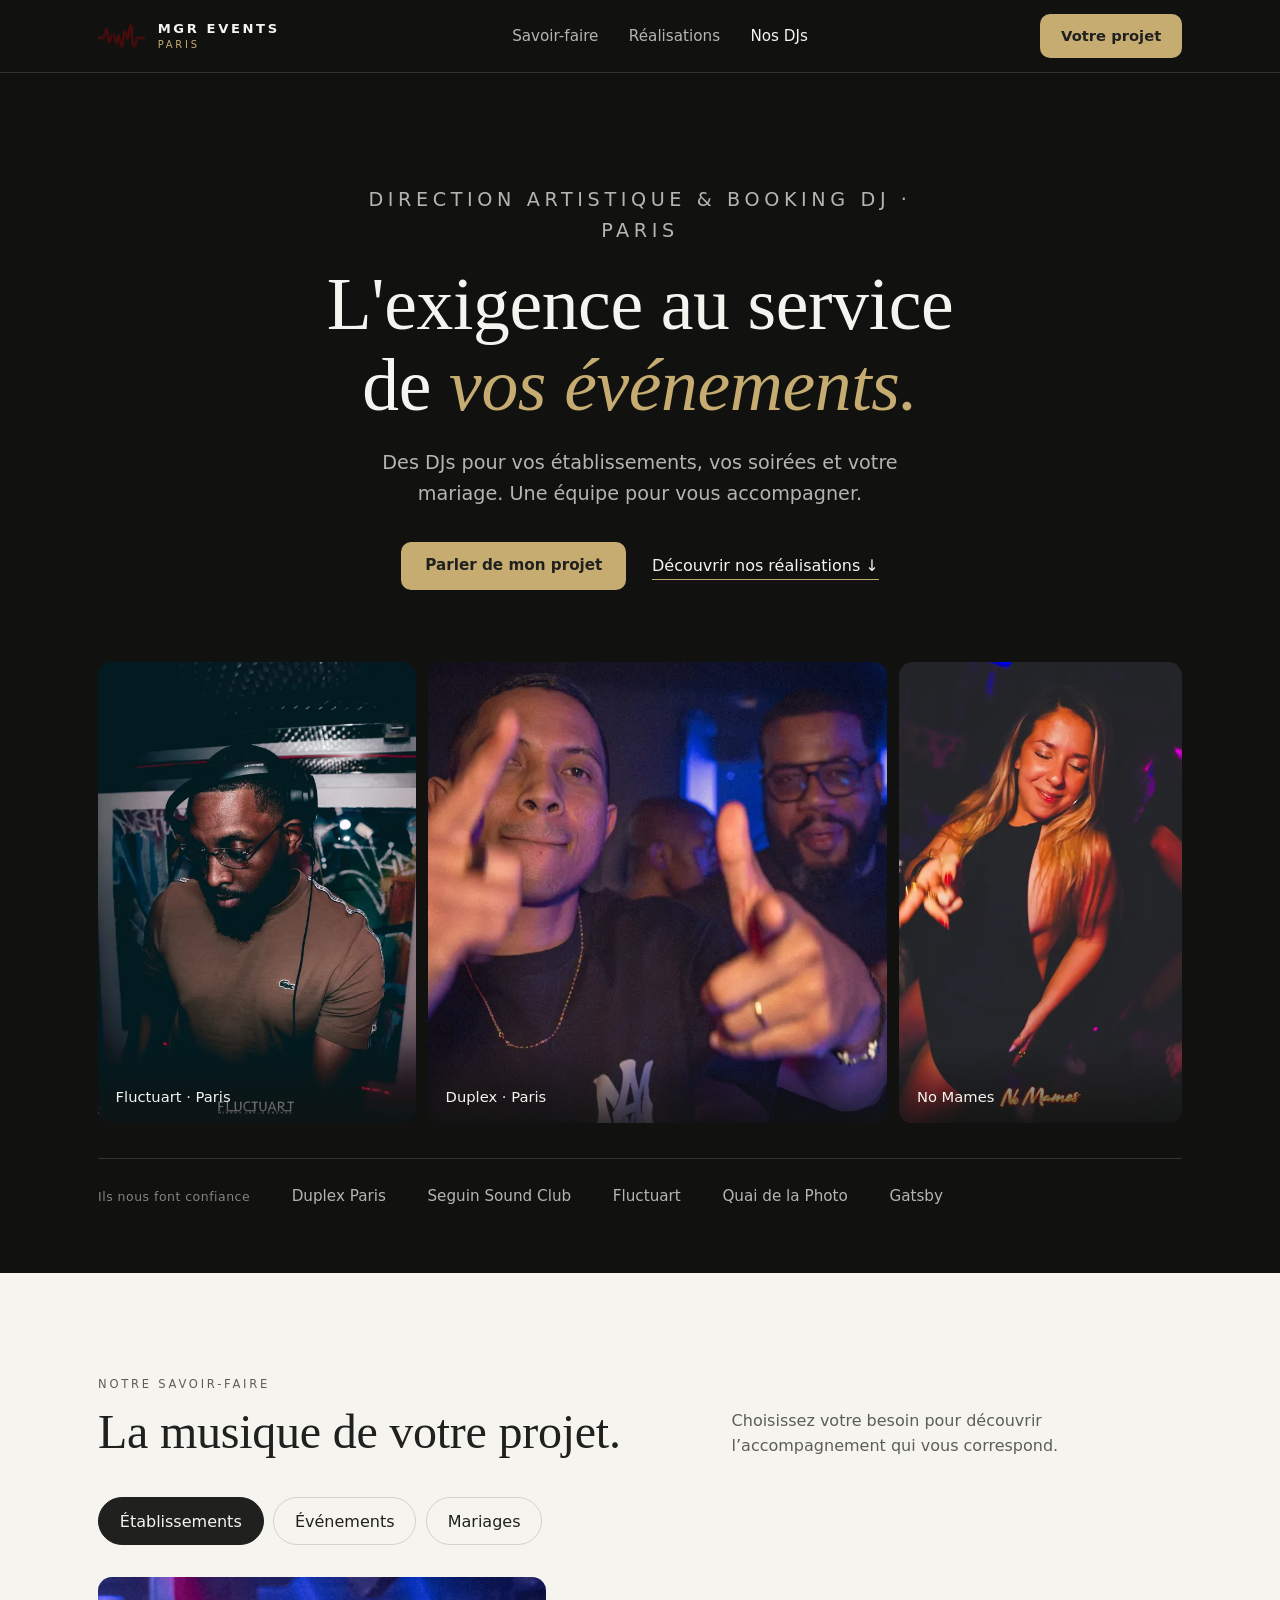
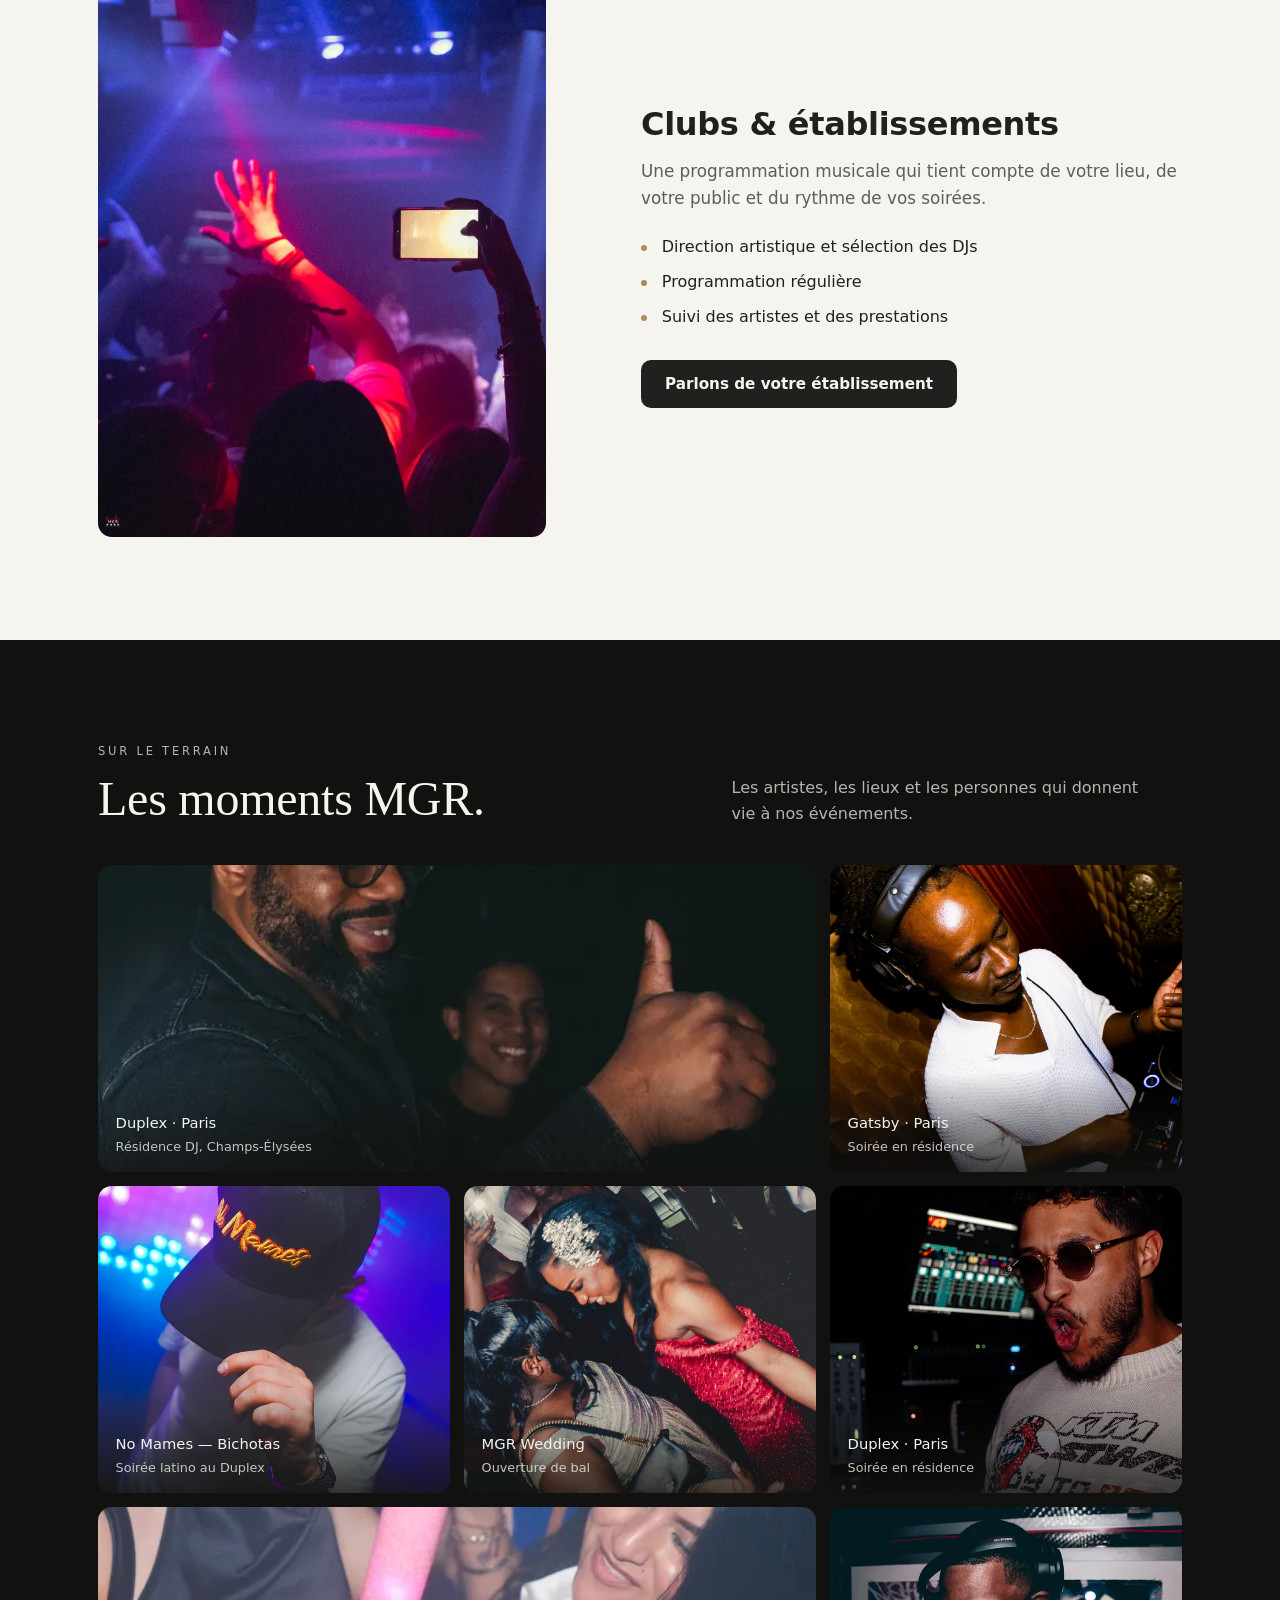
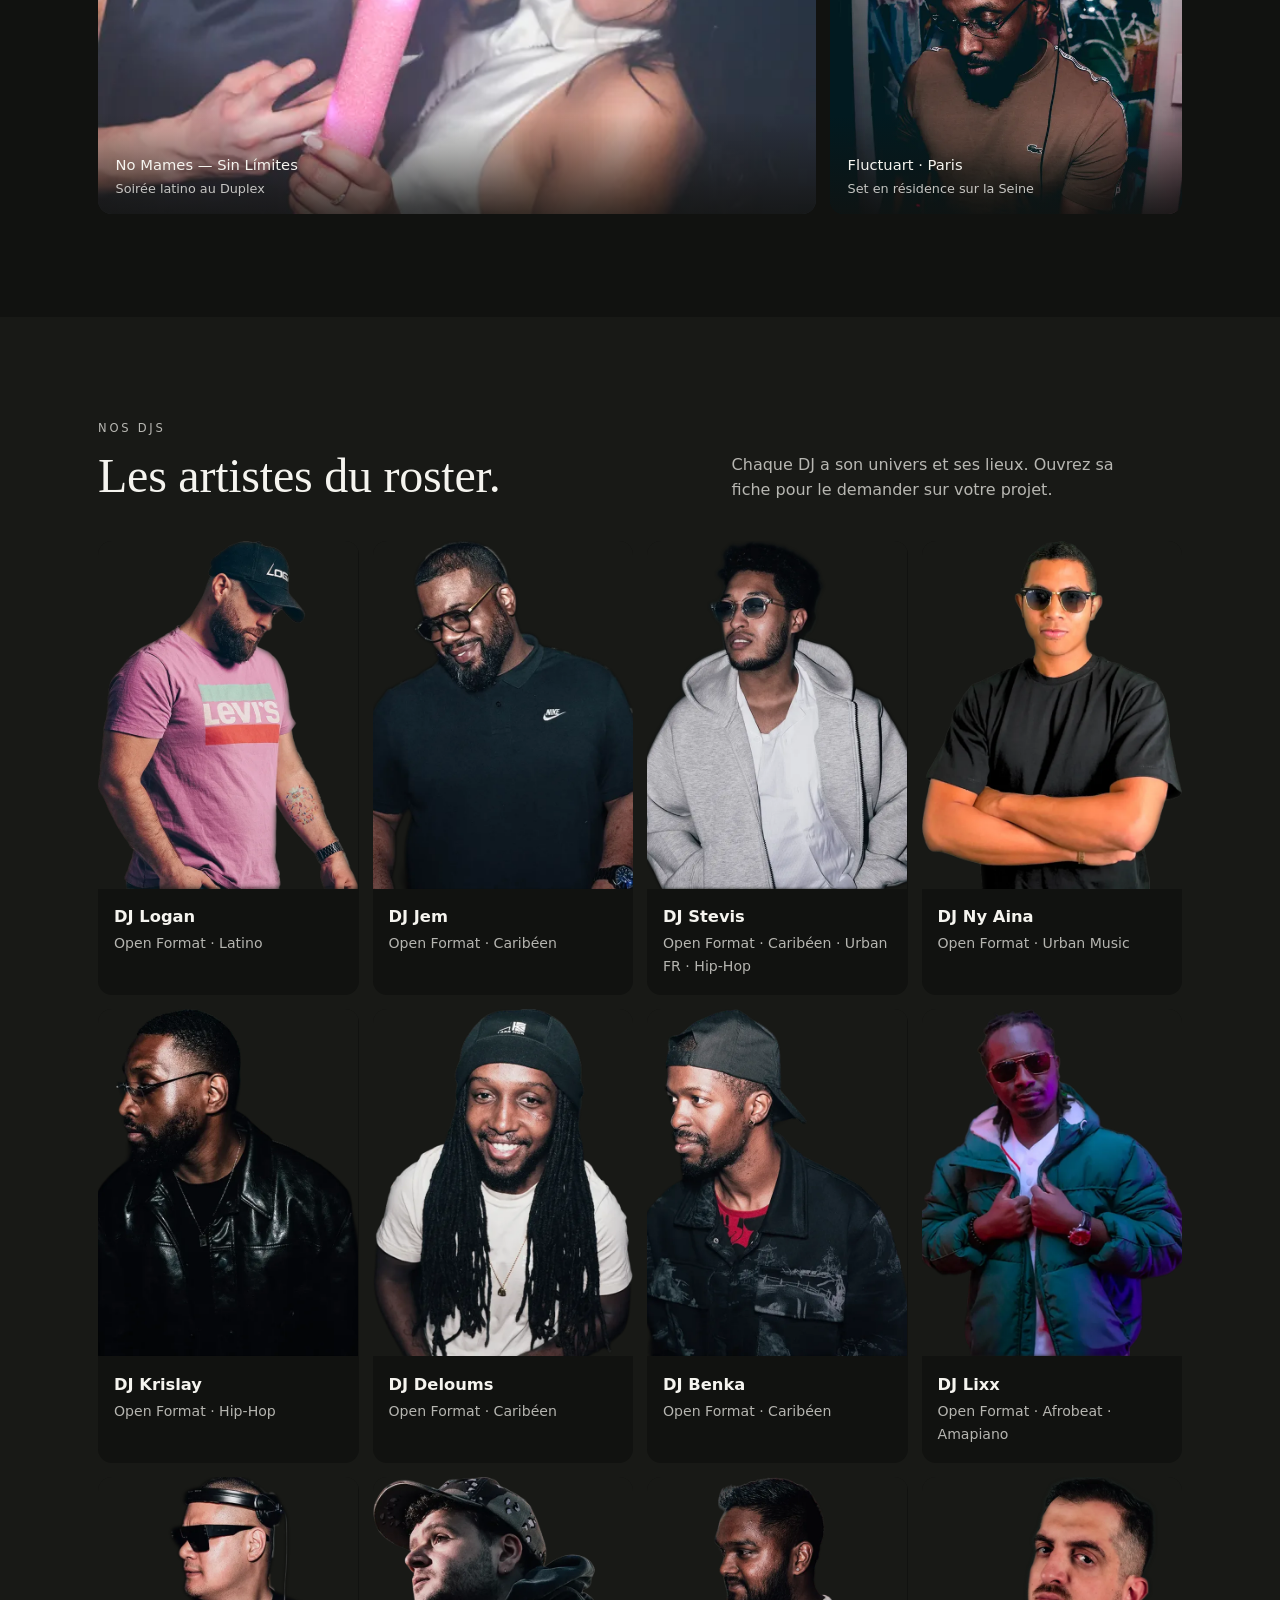
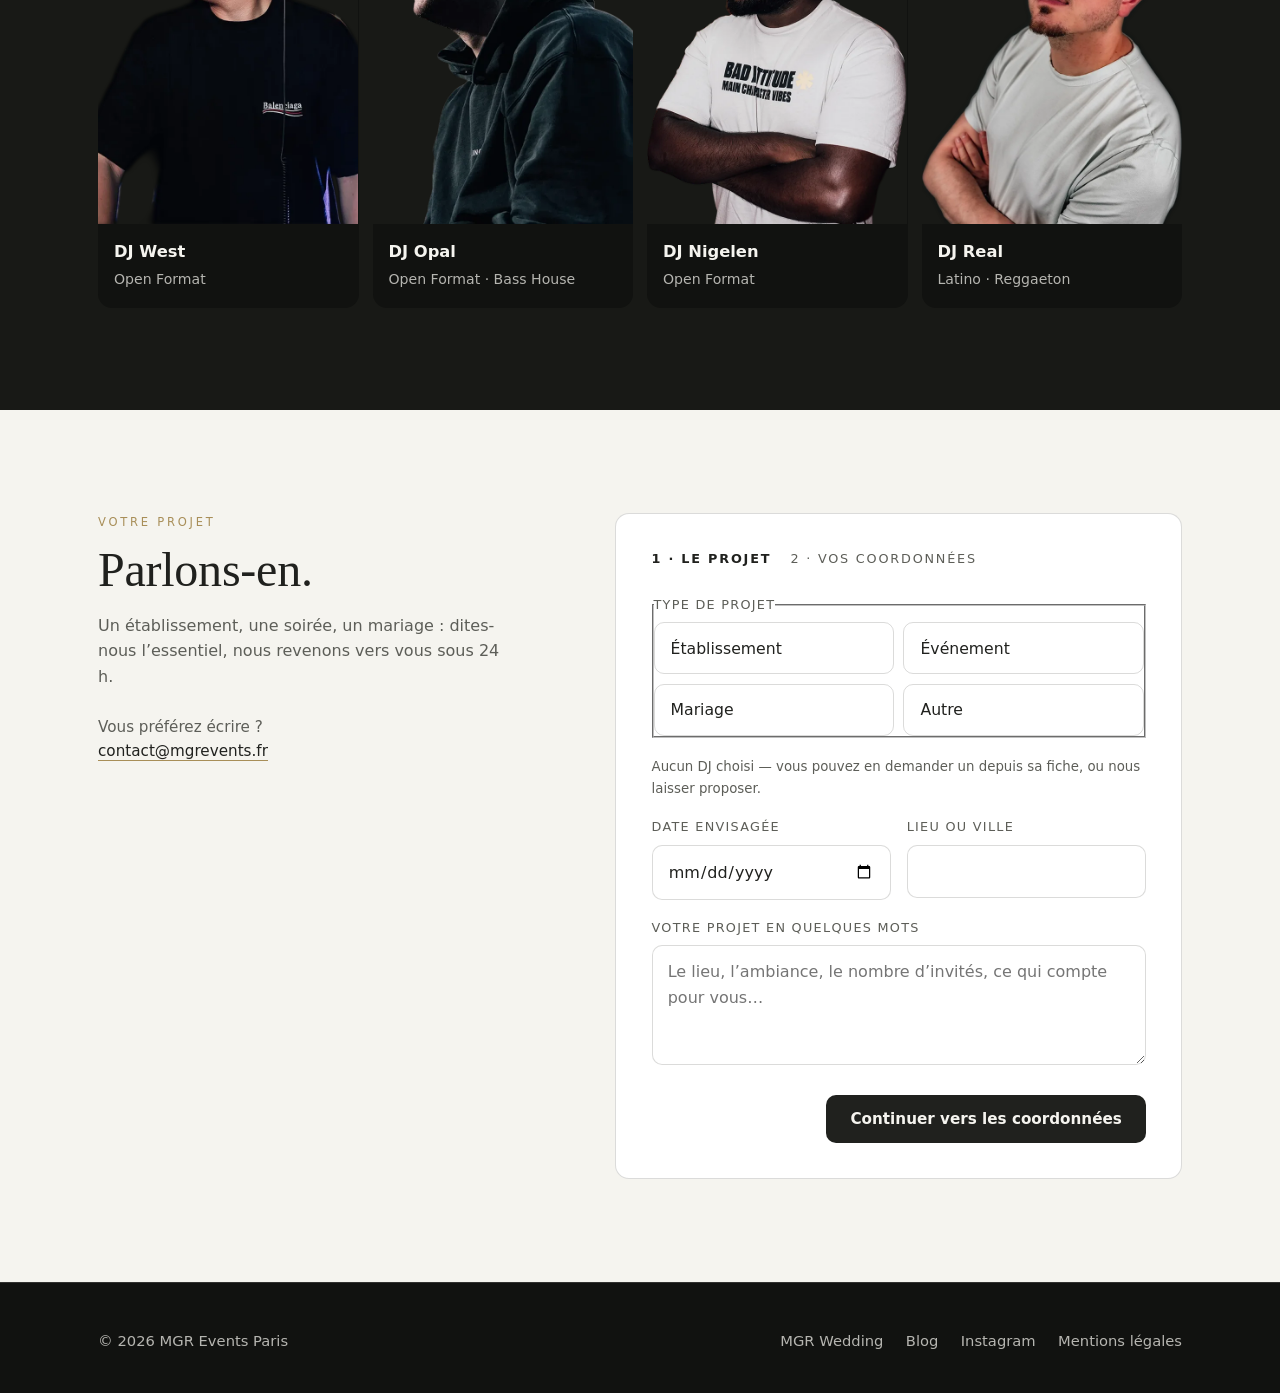
==== commit 6ee07a81: "Accueil : nouvelle direction esthetique (brief + maquette) Refonte de index.html selon le brief « Di" ====
--- a/index.html
+++ b/index.html
@@ -3,20 +3,20 @@
 <head>
 <script src="assets/ads.js"></script>
 <meta charset="UTF-8">
-<meta http-equiv="Content-Security-Policy" content="default-src 'self'; script-src 'self' 'unsafe-inline' 'unsafe-eval' https://www.googletagmanager.com; style-src 'self' 'unsafe-inline' https://fonts.googleapis.com; font-src 'self' https://fonts.gstatic.com; img-src 'self' data: https:; connect-src 'self' https://mgrevents.fr https://www.mgrevents.fr https://planniflow-4jrm.vercel.app https://spsnpknxqmogwymutvqu.supabase.co https://www.googletagmanager.com https://*.google-analytics.com https://*.analytics.google.com https://*.google.com https://*.google.fr https://googleads.g.doubleclick.net https://td.doubleclick.net; frame-src 'self' https://www.youtube.com; frame-ancestors 'none'; base-uri 'self'; form-action 'self';">
+<meta http-equiv="Content-Security-Policy" content="default-src 'self'; script-src 'self' 'unsafe-inline' https://www.googletagmanager.com; style-src 'self' 'unsafe-inline' https://fonts.googleapis.com; font-src 'self' https://fonts.gstatic.com; img-src 'self' data: https:; connect-src 'self' https://mgrevents.fr https://www.mgrevents.fr https://planniflow-4jrm.vercel.app https://spsnpknxqmogwymutvqu.supabase.co https://www.googletagmanager.com https://*.google-analytics.com https://*.analytics.google.com https://*.google.com https://*.google.fr https://googleads.g.doubleclick.net https://td.doubleclick.net; frame-src 'self' https://www.youtube.com; frame-ancestors 'none'; base-uri 'self'; form-action 'self';">
 <meta name="viewport" content="width=device-width, initial-scale=1.0">
-<meta name="description" content="MGR Events Paris — Direction artistique, booking DJ et programmation musicale pour établissements, mariages et événements à Paris. 10 DJs résidents, 120+ bookings/mois.">
+<meta name="description" content="MGR Events Paris — Direction artistique et booking DJ pour établissements, événements et mariages à Paris. Des DJs résidents au Duplex, Fluctuart, Seguin Sound Club.">
 <meta name="keywords" content="DJ Paris, booking DJ, direction artistique, programmation musicale, MGR Events, DJ mariage Paris, soirée latino Paris, No Mames, DJ club Paris, événementiel Paris">
 <meta name="author" content="MGR Events Paris">
 <meta name="robots" content="index, follow">
 <link rel="canonical" href="https://www.mgrevents.fr/">
-<meta name="theme-color" content="#0A0A0A">
+<meta name="theme-color" content="#111210">
 
 <!-- Open Graph -->
 <meta property="og:type" content="website">
 <meta property="og:url" content="https://www.mgrevents.fr/">
 <meta property="og:title" content="MGR Events Paris — Direction Artistique & Booking DJ">
-<meta property="og:description" content="Programmation musicale sur mesure pour établissements, mariages et événements à Paris. 10 DJs résidents, 120+ bookings/mois.">
+<meta property="og:description" content="Des DJs pour vos établissements, vos soirées et votre mariage. Une équipe pour vous accompagner.">
 <meta property="og:image" content="https://www.mgrevents.fr/assets/photos/nomames.jpg">
 <meta property="og:locale" content="fr_FR">
 <meta property="og:site_name" content="MGR Events Paris">
@@ -24,18 +24,16 @@
 <!-- Twitter Card -->
 <meta name="twitter:card" content="summary_large_image">
 <meta name="twitter:title" content="MGR Events Paris — Direction Artistique & Booking DJ">
-<meta name="twitter:description" content="Programmation musicale sur mesure pour établissements, mariages et événements à Paris.">
+<meta name="twitter:description" content="Des DJs pour vos établissements, vos soirées et votre mariage.">
 <meta name="twitter:image" content="https://www.mgrevents.fr/assets/photos/nomames.jpg">
 
 <title>MGR Events Paris — Direction Artistique & Booking DJ</title>
 <link rel="icon" type="image/webp" href="assets/waveform.webp">
 <link rel="apple-touch-icon" href="assets/waveform.webp">
 
-<!-- Preconnect for performance -->
 <link rel="preconnect" href="https://fonts.googleapis.com">
 <link rel="preconnect" href="https://fonts.gstatic.com" crossorigin>
-<link rel="dns-prefetch" href="https://www.instagram.com">
-<link href="https://fonts.googleapis.com/css2?family=DM+Sans:ital,opsz,wght@0,9..40,300;0,9..40,400;0,9..40,500;0,9..40,700;1,9..40,300&family=Playfair+Display:ital,wght@0,400;0,700;1,400&display=swap" rel="stylesheet">
+<link href="https://fonts.googleapis.com/css2?family=DM+Sans:ital,opsz,wght@0,9..40,400;0,9..40,500;0,9..40,600;1,9..40,400&family=Playfair+Display:ital,wght@0,400;1,400&display=swap" rel="stylesheet">
 
 <!-- JSON-LD Structured Data -->
 <script type="application/ld+json">
@@ -49,1170 +47,587 @@
   "foundingDate": "2016",
   "image": "https://www.mgrevents.fr/assets/photos/nomames.jpg",
   "logo": "https://www.mgrevents.fr/assets/waveform.png",
-  "address": {
-    "@type": "PostalAddress",
-    "addressLocality": "Paris",
-    "addressCountry": "FR"
-  },
-  "areaServed": {
-    "@type": "City",
-    "name": "Paris"
-  },
+  "address": { "@type": "PostalAddress", "addressLocality": "Paris", "addressCountry": "FR" },
+  "areaServed": { "@type": "City", "name": "Paris" },
   "sameAs": [
     "https://instagram.com/mgr.events",
     "https://facebook.com/MGR.Eventsparis",
     "https://soundcloud.com/mgr-events-paris"
   ],
   "makesOffer": [
-    {
-      "@type": "Offer",
-      "itemOffered": {
-        "@type": "Service",
-        "name": "Booking DJ & Direction Artistique",
-        "description": "Programmation musicale complète pour clubs et bars parisiens"
-      }
-    },
-    {
-      "@type": "Offer",
-      "itemOffered": {
-        "@type": "Service",
-        "name": "DJ Mariage",
-        "description": "DJ sur mesure pour mariages — cérémonie, cocktail, dîner et soirée"
-      }
-    },
-    {
-      "@type": "Offer",
-      "itemOffered": {
-        "@type": "Service",
-        "name": "Formation DJ",
-        "description": "Cours de DJing par des professionnels en activité sur matériel Pioneer CDJ-3000"
-      }
-    }
+    { "@type": "Offer", "itemOffered": { "@type": "Service", "name": "Booking DJ & Direction Artistique", "description": "Programmation musicale complète pour clubs et bars parisiens" } },
+    { "@type": "Offer", "itemOffered": { "@type": "Service", "name": "DJ Mariage", "description": "DJ sur mesure pour mariages — cérémonie, cocktail, dîner et soirée" } },
+    { "@type": "Offer", "itemOffered": { "@type": "Service", "name": "Formation DJ", "description": "Cours de DJing par des professionnels en activité sur matériel Pioneer CDJ-3000" } }
   ]
 }
 </script>
+
 <style>
+/* ═══════════════════════════════════════════════════════════════════════
+   DIRECTION ESTHÉTIQUE — cf. brief « Direction esthétique du site MGR ».
+   Noir profond, or discret, titres à empattements. Surfaces claires pour
+   lire et saisir. Pas d'effet de verre, pas de dégradé décoratif, pas
+   d'animation permanente : la qualité vient des espacements, des
+   alignements et des cadrages.
+   ═══════════════════════════════════════════════════════════════════════ */
 *,*::before,*::after{margin:0;padding:0;box-sizing:border-box}
-:root{--noir:#0A0A0A;--blanc:#F5F0EB;--or:#C9A84C;--bordeaux:#6B0F1A;--gris:#1A1A1A;--gris2:#2A2A2A;--gris-texte:#999;--border-subtle:rgba(255,255,255,.05);--border-accent:rgba(201,168,76,.08);--nav-bg:rgba(10,10,10,.78);--overlay-bg:rgba(0,0,0,.7);--ff-display:'Playfair Display',Georgia,serif;--ff-body:'DM Sans',system-ui,sans-serif}
-html{scroll-behavior:smooth}body{background:var(--noir);color:var(--blanc);font-family:var(--ff-body);overflow-x:hidden;-webkit-font-smoothing:antialiased}a{color:inherit;text-decoration:none}
-
-nav{position:fixed;top:0;left:0;width:100%;z-index:100;padding:1rem 3rem;display:flex;align-items:center;justify-content:space-between;backdrop-filter:blur(20px);background:var(--nav-bg);border-bottom:1px solid var(--border-accent);transition:background .4s}
-.nav-logo img{height:32px;width:auto;filter:brightness(1.1)}
-.nav-links{display:flex;gap:2.2rem;font-size:.78rem;letter-spacing:.14em;text-transform:uppercase;font-weight:500}
-.nav-links a{color:var(--gris-texte);transition:color .3s;position:relative;cursor:pointer}
-.nav-links a::after{content:'';position:absolute;bottom:-4px;left:0;width:0;height:1px;background:var(--or);transition:width .3s}
-.nav-links a:hover{color:var(--blanc)}.nav-links a:hover::after{width:100%}
-.nav-cta{font-size:.72rem;letter-spacing:.15em;text-transform:uppercase;padding:.65rem 1.6rem;border:1px solid var(--or);color:var(--or);transition:all .3s;font-weight:500;cursor:pointer;background:none}
-.nav-cta:hover{background:var(--or);color:var(--noir)}
-.hamburger{display:none;background:none;border:none;cursor:pointer;padding:.5rem}
-.hamburger svg{width:24px;height:24px}
-
-.hero{min-height:100vh;display:flex;flex-direction:column;justify-content:center;align-items:center;text-align:center;position:relative;padding:6rem 2rem 4rem}
-.hero::before{content:'';position:absolute;inset:0;background:radial-gradient(ellipse at 50% 85%,rgba(107,15,26,.3) 0%,transparent 55%),radial-gradient(ellipse at 80% 20%,rgba(201,168,76,.05) 0%,transparent 45%)}
-.hero-tag{font-size:.7rem;letter-spacing:.35em;text-transform:uppercase;color:var(--or);margin-bottom:2.5rem;font-weight:500;opacity:0;animation:fadeUp .8s .3s forwards;display:flex;align-items:center;gap:1rem}
-.diamond{width:6px;height:6px;background:var(--or);transform:rotate(45deg);display:inline-block;flex-shrink:0}
-.hero h1{font-family:var(--ff-display);font-size:clamp(3rem,8vw,7.5rem);line-height:.95;font-weight:400;margin-bottom:1.8rem;opacity:0;animation:fadeUp .8s .5s forwards;position:relative;z-index:1}
-.hero h1 em{font-style:italic;color:var(--or)}
-.hero-sub{font-size:1.05rem;color:var(--gris-texte);max-width:500px;line-height:1.75;font-weight:300;opacity:0;animation:fadeUp .8s .7s forwards;position:relative;z-index:1}
-.hero-scroll{position:absolute;bottom:2.5rem;display:flex;flex-direction:column;align-items:center;gap:.5rem;opacity:0;animation:fadeUp .8s 1.2s forwards}
-.hero-scroll span{font-size:.6rem;letter-spacing:.25em;text-transform:uppercase;color:var(--gris-texte)}
-.hero-scroll .line{width:1px;height:45px;background:linear-gradient(to bottom,var(--or),transparent);animation:scrollPulse 2s infinite}
-
-.stats{display:flex;justify-content:center;gap:5rem;padding:3.5rem 2rem;border-top:1px solid rgba(255,255,255,.05);border-bottom:1px solid rgba(255,255,255,.05);background:rgba(255,255,255,.01)}
-.stat{text-align:center;display:flex;flex-direction:column;align-items:center}
-.stat svg{margin-bottom:.6rem;opacity:.35}
-.stat-num{font-family:var(--ff-display);font-size:2.6rem;color:var(--or);line-height:1}
-.stat-label{font-size:.65rem;letter-spacing:.22em;text-transform:uppercase;color:var(--gris-texte);margin-top:.4rem}
-
-.section-tag{font-size:.65rem;letter-spacing:.35em;text-transform:uppercase;color:var(--or);margin-bottom:1rem;font-weight:500;display:flex;align-items:center;gap:.7rem}
-.section-title{font-family:var(--ff-display);font-size:clamp(2rem,4vw,3.2rem);line-height:1.15;margin-bottom:1.5rem}
-
-.about{padding:8rem 3rem;display:grid;grid-template-columns:1fr 1fr;gap:5rem;max-width:1200px;margin:0 auto;align-items:center}
-.about p{color:var(--gris-texte);line-height:1.85;font-weight:300;font-size:.92rem;margin-bottom:1.2rem}
-.about-visual{position:relative;aspect-ratio:4/5;border-radius:2px;overflow:hidden}
-.about-visual img{width:100%;height:100%;object-fit:cover}
-.about-visual.no-photo::before{content:'';position:absolute;inset:0;background:linear-gradient(135deg,var(--bordeaux),var(--noir));opacity:.65}
-.about-visual .av-placeholder{position:absolute;inset:0;display:none;flex-direction:column;align-items:center;justify-content:center;gap:1rem;z-index:1}
-.about-visual.no-photo .av-placeholder{display:flex}
-.about-visual .av-placeholder svg{opacity:.12}
-.av-label{font-size:.65rem;letter-spacing:.2em;text-transform:uppercase;color:rgba(255,255,255,.2)}
-
-.brands{padding:8rem 3rem;max-width:1400px;margin:0 auto}
-.brands-header{text-align:center;margin-bottom:5rem}
-.brands-header .section-tag{justify-content:center}
-.brands-grid{display:grid;grid-template-columns:repeat(3,1fr);gap:1.2rem;max-width:1100px;margin:0 auto}
-.brand-card{position:relative;aspect-ratio:2/3;overflow:hidden;border-radius:3px;cursor:pointer;border:1px solid rgba(255,255,255,.05);transition:border-color .5s,transform .5s}
-.brand-card:hover{border-color:rgba(201,168,76,.4);transform:translateY(-8px)}
-.brand-bg{position:absolute;inset:0;transition:transform .7s}.brand-card:hover .brand-bg{transform:scale(1.06)}
-.brand-content{position:relative;z-index:2;height:100%;display:flex;flex-direction:column;padding:2rem}
-.brand-icon{margin-bottom:auto}
-.brand-icon img{height:50px;width:auto;object-fit:contain;filter:drop-shadow(0 2px 8px rgba(0,0,0,.4))}
-.brand-label{font-size:.58rem;letter-spacing:.3em;text-transform:uppercase;color:var(--or);margin-bottom:.5rem}
-.brand-name{font-family:var(--ff-display);font-size:1.6rem;margin-bottom:.7rem}
-.brand-desc{font-size:.82rem;color:var(--gris-texte);line-height:1.7;font-weight:300;margin-bottom:1.2rem}
-.brand-link{font-size:.65rem;letter-spacing:.22em;text-transform:uppercase;color:var(--or);display:inline-flex;align-items:center;gap:.5rem;transition:gap .3s}
-.brand-link svg{width:14px;height:14px;transition:transform .3s}.brand-card:hover .brand-link svg{transform:translateX(4px)}
-
-.djs{padding:8rem 3rem;max-width:1400px;margin:0 auto}
-.djs-header{text-align:center;margin-bottom:4rem}
-.djs-header .section-tag{justify-content:center}
-.djs-header p{color:var(--gris-texte);font-weight:300;font-size:.95rem;max-width:500px;margin:0 auto}
-.djs-grid{display:grid;grid-template-columns:repeat(4,1fr);gap:1.5rem}
-.dj-card{border-radius:3px;overflow:hidden;border:1px solid rgba(255,255,255,.04);transition:border-color .4s,transform .4s;cursor:default}
-.dj-card:hover{border-color:rgba(201,168,76,.3);transform:translateY(-5px)}
-.dj-photo{aspect-ratio:3/4;background:var(--gris);position:relative;overflow:hidden}
-.dj-photo img{width:100%;height:100%;object-fit:cover;object-position:top;position:relative;z-index:0}
-.dj-photo::after{content:'';position:absolute;inset:0;background:linear-gradient(to top,var(--noir),transparent 50%);z-index:1}
-.dj-photo .dj-placeholder{width:100%;height:100%;display:flex;align-items:center;justify-content:center}
-.dj-photo .dj-placeholder svg{opacity:.08}
-.dj-info{padding:1.2rem 1.4rem}
-.dj-name{font-family:var(--ff-display);font-size:1.1rem;margin-bottom:.3rem}
-.dj-style{font-size:.68rem;letter-spacing:.15em;text-transform:uppercase;color:var(--or);font-weight:500}
-.dj-venues{font-size:.75rem;color:var(--gris-texte);margin-top:.5rem;font-weight:300;line-height:1.6}
-.dj-socials{display:flex;gap:.5rem;margin-top:.7rem}
-.dj-socials a{width:28px;height:28px;border:1px solid rgba(255,255,255,.06);border-radius:50%;display:flex;align-items:center;justify-content:center;transition:all .3s}
-.dj-socials a:hover{border-color:var(--or);background:rgba(201,168,76,.1)}
-.dj-socials a svg{width:11px;height:11px}
-.djs-cta{text-align:center;margin-top:3.5rem}
-.djs-cta-btn{display:inline-flex;align-items:center;gap:.6rem;padding:.8rem 2.2rem;border:1px solid rgba(201,168,76,.3);color:var(--or);font-size:.7rem;letter-spacing:.18em;text-transform:uppercase;font-weight:500;transition:all .3s;cursor:pointer;background:none}
-.djs-cta-btn:hover{background:rgba(201,168,76,.08);border-color:var(--or)}
-
-.trust{padding:6rem 3rem;text-align:center;border-top:1px solid rgba(255,255,255,.04)}
-.trust .section-tag{justify-content:center;margin-bottom:3rem}
-.trust-logos{display:flex;justify-content:center;align-items:center;gap:3.5rem;flex-wrap:wrap}
-.trust-logo{opacity:.25;transition:opacity .4s;font-size:.58rem;letter-spacing:.18em;text-transform:uppercase;color:var(--gris-texte)}.trust-logo:hover{opacity:.55}
-
-.cta-section{padding:9rem 3rem;text-align:center;position:relative}
-.cta-section::before{content:'';position:absolute;inset:0;background:radial-gradient(ellipse at 50% 50%,rgba(201,168,76,.07) 0%,transparent 55%)}
-.cta-section .section-title,.cta-section p,.cta-btn{position:relative}
-.cta-section p{color:var(--gris-texte);margin-bottom:2.8rem;font-size:1rem;font-weight:300}
-.cta-btn{display:inline-flex;align-items:center;gap:.8rem;padding:1.1rem 3rem;background:var(--or);color:var(--noir);font-size:.75rem;letter-spacing:.18em;text-transform:uppercase;font-weight:700;transition:all .4s;border:none;cursor:pointer}
-.cta-btn:hover{background:var(--blanc);transform:translateY(-3px);box-shadow:0 15px 50px rgba(201,168,76,.2)}
-
-/* BRAND MODALS */
-.brand-modal{position:fixed;inset:0;z-index:200;background:var(--noir);overflow-y:auto;opacity:0;pointer-events:none;transition:opacity .5s}
-.brand-modal.active{opacity:1;pointer-events:all}
-.brand-modal-inner{max-width:1100px;margin:0 auto;padding:6rem 3rem 4rem}
-.bm-back{position:fixed;top:1.2rem;left:1.5rem;z-index:210;display:flex;align-items:center;gap:.5rem;font-size:.7rem;letter-spacing:.15em;text-transform:uppercase;color:var(--gris-texte);cursor:pointer;background:rgba(10,10,10,.8);backdrop-filter:blur(12px);padding:.6rem 1.2rem;border:1px solid rgba(255,255,255,.06);border-radius:2px;transition:all .3s}
-.bm-back:hover{color:var(--or);border-color:rgba(201,168,76,.3)}
-.bm-back svg{width:16px;height:16px}
-.bm-hero{display:grid;grid-template-columns:1fr 1fr;gap:4rem;align-items:center;margin-bottom:5rem;min-height:70vh;padding-top:2rem}
-.bm-tag{font-size:.62rem;letter-spacing:.35em;text-transform:uppercase;color:var(--or);margin-bottom:1rem;font-weight:500}
-.bm-hero h2{font-family:var(--ff-display);font-size:clamp(2.2rem,5vw,3.8rem);line-height:1.05;margin-bottom:1.5rem}
-.bm-hero h2 em{font-style:italic;color:var(--or)}
-.bm-hero p{color:var(--gris-texte);line-height:1.85;font-weight:300;font-size:.95rem;margin-bottom:1rem}
-.bm-visual{aspect-ratio:4/5;border-radius:3px;overflow:hidden;position:relative}
-.bm-visual img{width:100%;height:100%;object-fit:cover;object-position:center 15%}
-.bm-visual .bm-gradient{position:absolute;inset:0}
-.bm-visual .bm-placeholder{position:absolute;inset:0;display:none;flex-direction:column;align-items:center;justify-content:center;gap:.8rem;z-index:1}
-.bm-visual.no-photo .bm-placeholder{display:flex}
-.bm-visual .bm-placeholder svg{opacity:.1}
-.bm-visual .bm-placeholder span{font-size:.6rem;letter-spacing:.2em;text-transform:uppercase;color:rgba(255,255,255,.2)}
-.bm-features{display:grid;grid-template-columns:repeat(3,1fr);gap:2rem;margin-bottom:5rem}
-.bm-feature{padding:2rem;border:1px solid rgba(255,255,255,.04);border-radius:3px;transition:border-color .3s}
-.bm-feature:hover{border-color:rgba(201,168,76,.15)}
-.bm-feature h4{font-family:var(--ff-display);font-size:1.05rem;margin-bottom:.6rem}
-.bm-feature p{font-size:.82rem;color:var(--gris-texte);line-height:1.7;font-weight:300}
-.bm-stats{display:flex;justify-content:center;gap:4rem;padding:3rem 0;border-top:1px solid rgba(255,255,255,.04);border-bottom:1px solid rgba(255,255,255,.04);margin-bottom:5rem}
-.bm-stat-num{font-family:var(--ff-display);font-size:2.2rem;color:var(--or)}
-.bm-stat-label{font-size:.6rem;letter-spacing:.2em;text-transform:uppercase;color:var(--gris-texte);margin-top:.3rem}
-.bm-cta{text-align:center;padding:4rem 0}
-.bm-cta h3{font-family:var(--ff-display);font-size:1.8rem;margin-bottom:1rem}
-.bm-cta p{color:var(--gris-texte);font-weight:300;margin-bottom:2rem}
-
-/* CONTACT MODAL */
-.modal-overlay{position:fixed;inset:0;z-index:250;background:var(--overlay-bg);backdrop-filter:blur(10px);display:flex;align-items:center;justify-content:center;opacity:0;pointer-events:none;transition:opacity .4s}
-.modal-overlay.active{opacity:1;pointer-events:all}
-.modal{background:var(--gris);border:1px solid rgba(201,168,76,.12);border-radius:4px;width:90%;max-width:520px;padding:3rem;position:relative;transform:translateY(30px) scale(.97);transition:transform .4s cubic-bezier(.22,1,.36,1)}
-.modal-overlay.active .modal{transform:translateY(0) scale(1)}
-.modal-close{position:absolute;top:1.2rem;right:1.2rem;width:36px;height:36px;border:1px solid rgba(255,255,255,.08);border-radius:50%;background:none;color:var(--gris-texte);cursor:pointer;display:flex;align-items:center;justify-content:center;transition:all .3s}
-.modal-close:hover{border-color:var(--or);color:var(--or)}
-.modal-close svg{width:16px;height:16px}
-.modal h3{font-family:var(--ff-display);font-size:1.6rem;margin-bottom:2rem}
-.form-row{margin-bottom:1.2rem}
-.form-row label{display:block;font-size:.65rem;letter-spacing:.2em;text-transform:uppercase;color:var(--gris-texte);margin-bottom:.5rem;font-weight:500}
-.form-row input,.form-row select,.form-row textarea{width:100%;background:rgba(255,255,255,.04);border:1px solid rgba(255,255,255,.08);border-radius:2px;padding:.8rem 1rem;color:var(--blanc);font-family:var(--ff-body);font-size:.88rem;font-weight:300;transition:border-color .3s;outline:none}
-.form-row input:focus,.form-row select:focus,.form-row textarea:focus{border-color:var(--or)}
-.form-row input::placeholder,.form-row textarea::placeholder{color:rgba(255,255,255,.2)}
-.form-row select{appearance:none;background-image:url("data:image/svg+xml,%3Csvg width='12' height='12' viewBox='0 0 24 24' fill='none' stroke='%23999' stroke-width='2' xmlns='http://www.w3.org/2000/svg'%3E%3Cpath d='M6 9l6 6 6-6'/%3E%3C/svg%3E");background-repeat:no-repeat;background-position:right 1rem center;cursor:pointer}
-.form-row select option{background:var(--gris);color:var(--blanc)}
-.form-row textarea{resize:vertical;min-height:100px}
-.form-grid{display:grid;grid-template-columns:1fr 1fr;gap:1.2rem}
-.form-submit{width:100%;padding:.9rem;background:var(--or);color:var(--noir);font-family:var(--ff-body);font-size:.75rem;letter-spacing:.18em;text-transform:uppercase;font-weight:700;border:none;cursor:pointer;transition:all .3s;margin-top:.5rem;border-radius:2px}
-.form-submit:hover{background:var(--blanc)}
-.form-success{display:none;text-align:center;padding:2rem 0}
-.form-success h4{font-family:var(--ff-display);font-size:1.3rem;margin-bottom:.5rem}
-.form-success p{color:var(--gris-texte);font-size:.88rem;font-weight:300}
-
-/* Carousel */
-.bm-carousel{margin-bottom:4rem;position:relative}
-.bm-carousel h3{font-family:var(--ff-display);font-size:1.3rem;margin-bottom:1.5rem;text-align:center}
-.carousel-wrap{position:relative}
-.carousel-track{display:flex;gap:1rem;overflow-x:auto;scroll-snap-type:x mandatory;-webkit-overflow-scrolling:touch;padding-bottom:1rem;scrollbar-width:none;scroll-behavior:smooth}
-.carousel-track::-webkit-scrollbar{display:none}
-.carousel-item{flex:0 0 280px;aspect-ratio:4/3;border-radius:3px;overflow:hidden;scroll-snap-align:start;cursor:pointer;position:relative;border:1px solid rgba(255,255,255,.04);transition:border-color .3s}
-.carousel-item:hover{border-color:rgba(201,168,76,.3)}
-.carousel-item img{width:100%;height:100%;object-fit:cover}
-.carousel-arrow{position:absolute;top:50%;transform:translateY(-50%);width:40px;height:40px;border-radius:50%;border:1px solid rgba(201,168,76,.3);background:rgba(10,10,10,.7);backdrop-filter:blur(8px);color:var(--or);cursor:pointer;display:flex;align-items:center;justify-content:center;z-index:2;transition:all .3s}
-.carousel-arrow:hover{background:var(--or);color:var(--noir);border-color:var(--or)}
-.carousel-arrow.left{left:-.5rem}
-.carousel-arrow.right{right:-.5rem}
-.carousel-arrow svg{width:16px;height:16px}
-/* Lightbox */
-.lightbox{position:fixed;inset:0;z-index:300;background:rgba(0,0,0,.92);display:none;align-items:center;justify-content:center;cursor:zoom-out}
-.lightbox.active{display:flex}
-.lightbox img{max-width:90vw;max-height:85vh;object-fit:contain;border-radius:3px}
-.lightbox-close{position:absolute;top:1.5rem;right:1.5rem;width:40px;height:40px;border:1px solid rgba(255,255,255,.15);border-radius:50%;background:none;color:#fff;cursor:pointer;display:flex;align-items:center;justify-content:center;font-size:1.2rem;transition:all .3s}
-.lightbox-close:hover{border-color:var(--or);color:var(--or)}
-@media(max-width:768px){.carousel-item{flex:0 0 220px}}
-
-footer{padding:5rem 3rem 2rem;border-top:1px solid rgba(255,255,255,.05);display:grid;grid-template-columns:2fr 1fr 1fr 1fr;gap:3rem;max-width:1300px;margin:0 auto}
-.footer-brand img{height:28px;margin-bottom:1.2rem;filter:brightness(1.1)}
-.footer-brand p{font-size:.82rem;color:var(--gris-texte);line-height:1.8;font-weight:300;max-width:260px}
-.footer-socials{display:flex;gap:.8rem;margin-top:1.2rem}
-.footer-socials a{width:34px;height:34px;border:1px solid rgba(255,255,255,.08);border-radius:50%;display:flex;align-items:center;justify-content:center;transition:all .3s}
-.footer-socials a:hover{border-color:var(--or);background:rgba(201,168,76,.08)}
-.footer-socials a svg{width:13px;height:13px}
-.footer-col h4{font-size:.62rem;letter-spacing:.25em;text-transform:uppercase;color:var(--or);margin-bottom:1.2rem;font-weight:500}
-.footer-col a{font-size:.82rem;color:var(--gris-texte);line-height:2.2;font-weight:300;display:block;transition:color .3s;cursor:pointer}.footer-col a:hover{color:var(--or)}
-.footer-bottom{text-align:center;padding:2.5rem 3rem;font-size:.6rem;color:rgba(255,255,255,.13);letter-spacing:.15em;text-transform:uppercase}
-
-@keyframes fadeUp{from{opacity:0;transform:translateY(30px)}to{opacity:1;transform:translateY(0)}}
-@keyframes scrollPulse{0%,100%{opacity:.3}50%{opacity:1}}
-[data-reveal]{opacity:0;transform:translateY(40px);transition:opacity .8s cubic-bezier(.22,1,.36,1),transform .8s cubic-bezier(.22,1,.36,1)}
-[data-reveal].visible{opacity:1;transform:translateY(0)}
-
-@media(max-width:1000px){.brands-grid,.djs-grid{grid-template-columns:repeat(2,1fr)}.brand-card{aspect-ratio:3/4}.bm-hero{grid-template-columns:1fr;gap:2rem}.bm-features{grid-template-columns:1fr 1fr}}
-@media(max-width:768px){
-  nav{padding:.8rem 1rem;gap:.5rem}.nav-links{display:none}.hamburger{display:block}
-  .nav-cta{font-size:.6rem;padding:.5rem 1rem;white-space:nowrap}
-  .about{grid-template-columns:1fr;gap:2.5rem;padding:5rem 1.5rem}.about-visual{aspect-ratio:16/10}
-  .brands{padding:5rem 1.5rem}.brands-grid{grid-template-columns:1fr;gap:1rem}.brand-card{aspect-ratio:5/4}
-  .stats{gap:1.5rem;flex-wrap:wrap;padding:2.5rem 1rem}
-  .djs{padding:5rem 1.5rem}.djs-grid{grid-template-columns:1fr 1fr;gap:1rem}
-  footer{grid-template-columns:1fr 1fr;gap:2rem;padding:3rem 1.5rem}.footer-brand{grid-column:1/-1}
-  .hero h1{font-size:clamp(2.5rem,10vw,4rem)}.cta-section{padding:5rem 1.5rem}.trust-logos{gap:2rem}
-  .modal{padding:2rem 1.2rem;width:95%;max-height:90vh;overflow-y:auto}.form-grid{grid-template-columns:1fr}
-  .modal-close{top:.8rem;right:.8rem}
-  .brand-modal-inner{padding:5rem 1.5rem 3rem}.bm-hero{min-height:auto}.bm-visual{aspect-ratio:16/10}.bm-features{grid-template-columns:1fr}.bm-stats{gap:2rem;flex-wrap:wrap}
+:root{
+  --fond:#111210; --fond-2:#181916;
+  --or:#C7AC72; --or-fonce:#A88E58;
+  --clair:#F5F4EF; --clair-2:#ECEAE3;
+  --encre:#20211E; --encre-2:#5D5E58;
+  --texte:#F5F4EF; --texte-2:rgba(245,244,239,.72); --texte-3:rgba(245,244,239,.5);
+  --bord:rgba(245,244,239,.14); --bord-clair:rgba(32,33,30,.16);
+  --erreur:#B4432F;
+  --serif:'Playfair Display',Georgia,'Times New Roman',serif;
+  --sans:'DM Sans',system-ui,-apple-system,sans-serif;
+  --wrap:1180px; --gout:clamp(20px,4vw,48px);
+  --rayon:14px; --rayon-s:10px;
+  --t:.18s ease;
 }
-@media(max-height:500px) and (orientation:landscape){
-  .hero{min-height:auto;padding:5rem 2rem 2rem;justify-content:flex-start}
-  .hero h1{font-size:clamp(1.8rem,5vw,3rem)}
-  .hero-sub{font-size:.85rem;max-width:400px}
-  .hero-tag{margin-bottom:1rem;font-size:.6rem}
-  .hero-scroll{display:none}
-  .hero .cta-btn{margin-top:1rem !important;padding:.7rem 2rem;font-size:.65rem}
-  nav{padding:.5rem 1.5rem}
-  .stats{padding:1.5rem 1rem;gap:2rem}
-  .stat-num{font-size:1.8rem}
-  .about{padding:3rem 1.5rem;gap:2rem}
-  .about-visual{aspect-ratio:4/3}
-  .brands{padding:3rem 1.5rem}
-  .brands-grid{grid-template-columns:repeat(3,1fr)}
-  .brand-card{aspect-ratio:3/2}
-  .djs{padding:3rem 1.5rem}
-  .djs-grid{grid-template-columns:repeat(4,1fr);gap:.8rem}
-  .dj-photo{aspect-ratio:1/1}
-  .dj-info{padding:.8rem 1rem}
-  .dj-name{font-size:.9rem}
-  .dj-style{font-size:.58rem}
-  .trust{padding:3rem 1.5rem}
-  .cta-section{padding:3rem 1.5rem}
-  .modal{max-height:85vh}
-  .brand-modal-inner{padding:3.5rem 1.5rem 2rem}
-  .bm-hero{grid-template-columns:1fr 1fr;min-height:auto;gap:2rem;padding-top:0}
-  .bm-visual{aspect-ratio:4/3}
-  footer{padding:2rem 1.5rem}
+html{scroll-behavior:smooth;-webkit-text-size-adjust:100%}
+body{background:var(--fond);color:var(--texte);font-family:var(--sans);font-size:16px;line-height:1.6;-webkit-font-smoothing:antialiased;overflow-x:clip}
+img{display:block;max-width:100%;height:auto}
+a{color:inherit;text-decoration:none}
+button{font:inherit;color:inherit;background:none;border:0;cursor:pointer}
+ul{list-style:none}
+:focus-visible{outline:2px solid var(--or);outline-offset:3px;border-radius:4px}
+.surface-claire :focus-visible{outline-color:var(--encre)}
+section{scroll-margin-top:84px}
+.wrap{max-width:var(--wrap);margin:0 auto;padding:0 var(--gout)}
+h1,h2,h3{font-family:var(--serif);font-weight:400;line-height:1.1;letter-spacing:-.005em}
+h1 em,h2 em{font-style:italic;color:var(--or)}
+.eyebrow{font-size:.72rem;letter-spacing:.24em;text-transform:uppercase;color:var(--or);font-weight:500}
+.surface-claire .eyebrow{color:var(--or-fonce)}
+.sr-only{position:absolute;width:1px;height:1px;overflow:hidden;clip:rect(0 0 0 0);white-space:nowrap}
+.skip{position:absolute;left:12px;top:-60px;background:var(--or);color:var(--encre);padding:.6rem 1rem;border-radius:8px;z-index:200;font-weight:600}
+.skip:focus{top:12px}
+
+/* ── Boutons : deux niveaux, pas plus ─────────────────────────────────── */
+.btn{display:inline-flex;align-items:center;justify-content:center;gap:.5rem;min-height:48px;padding:0 1.5rem;border-radius:var(--rayon-s);font-weight:600;font-size:.95rem;line-height:1;transition:background var(--t),color var(--t),border-color var(--t)}
+.btn-or{background:var(--or);color:var(--encre)}
+.btn-or:hover{background:#D4BB85}
+.btn-encre{background:var(--encre);color:var(--clair)}
+.btn-encre:hover{background:#33342F}
+.btn-ligne{color:var(--texte);border-bottom:1px solid var(--or);border-radius:0;padding:0;min-height:0;line-height:1.7}
+.btn-ligne:hover{color:var(--or)}
+.surface-claire .btn-ligne{color:var(--encre);border-bottom-color:var(--or-fonce)}
+.surface-claire .btn-ligne:hover{color:var(--or-fonce)}
+
+/* ── Navigation ───────────────────────────────────────────────────────── */
+.nav{position:sticky;top:0;z-index:100;background:var(--fond);border-bottom:1px solid var(--bord)}
+.nav .wrap{display:flex;align-items:center;justify-content:space-between;gap:1.5rem;min-height:72px}
+.marque{display:flex;align-items:center;gap:.8rem;min-height:44px}
+.marque img{height:24px;width:auto}
+.marque b{font-weight:600;letter-spacing:.2em;font-size:.82rem;display:block;line-height:1.2}
+.marque small{display:block;font-size:.62rem;letter-spacing:.28em;color:var(--or);line-height:1.2;margin-top:2px}
+.nav-liens{display:flex;gap:1.9rem;font-size:.95rem}
+.nav-liens a{padding:.6rem 0;color:var(--texte-2);transition:color var(--t)}
+.nav-liens a:hover,.nav-liens a[aria-current]{color:var(--texte)}
+.nav-cta{display:inline-flex;align-items:center;min-height:44px;padding:0 1.3rem;border-radius:var(--rayon-s);background:var(--or);color:var(--encre);font-weight:600;font-size:.92rem;transition:background var(--t)}
+.nav-cta:hover{background:#D4BB85}
+.burger{display:none;width:44px;height:44px;align-items:center;justify-content:center;border-radius:8px}
+.burger span{display:block;width:20px;height:2px;background:var(--texte);position:relative}
+.burger span::before,.burger span::after{content:'';position:absolute;left:0;width:20px;height:2px;background:var(--texte)}
+.burger span::before{top:-6px}.burger span::after{top:6px}
+.nav-mobile{display:none}
+@media(max-width:860px){
+  .nav-liens,.nav .nav-cta{display:none}
+  .burger{display:inline-flex}
+  .nav-mobile{display:none;border-top:1px solid var(--bord);padding:.5rem var(--gout) 1rem}
+  .nav-mobile.ouvert{display:block}
+  .nav-mobile a{display:flex;align-items:center;min-height:48px;font-size:1.05rem;border-bottom:1px solid var(--bord)}
+  .nav-mobile .nav-cta{display:inline-flex;margin-top:1rem;width:100%;justify-content:center;border-bottom:0}
 }
-</style>
-<style>
-/* ════════ PREMIUM LAYER — motion · profondeur · glass (charte inchangée) ════════ */
-:root{
-  --ease-out:cubic-bezier(.22,1,.36,1);
-  --ease-smooth:cubic-bezier(.16,1,.3,1);
-  --glass-bg:rgba(255,255,255,.025);
-  --glass-border:rgba(255,255,255,.08);
-  --shadow-soft:0 26px 70px -28px rgba(0,0,0,.75);
-  --shadow-glow:0 0 55px -10px rgba(201,168,76,.18);
+
+/* ── Hero ─────────────────────────────────────────────────────────────── */
+.hero{padding:clamp(3.5rem,9vw,7rem) 0 clamp(2.5rem,5vw,4rem)}
+.hero-texte{text-align:center;max-width:760px;margin:0 auto}
+.hero h1{font-size:clamp(2.4rem,6.2vw,4.6rem);margin:1.1rem 0 1.4rem}
+.hero p{font-size:clamp(1.02rem,1.5vw,1.2rem);color:var(--texte-2);max-width:560px;margin:0 auto}
+.hero-actions{display:flex;gap:1.6rem;align-items:center;justify-content:center;flex-wrap:wrap;margin-top:2rem}
+/* Trois largeurs différentes, UNE hauteur : la rangée fixe la hauteur, les photos la remplissent. Sans ça, le bas de la rangée est en dents de scie. */
+.hero-photos{display:grid;grid-template-columns:.9fr 1.3fr .8fr;grid-auto-rows:clamp(300px,36vw,520px);gap:12px;margin-top:clamp(2.6rem,6vw,4.5rem)}
+.photo{position:relative;overflow:hidden;border-radius:var(--rayon);background:var(--fond-2)}
+.photo img{width:100%;height:100%;object-fit:cover}
+.photo figcaption{position:absolute;left:0;right:0;bottom:0;padding:2.4rem 1.1rem .9rem;font-size:.92rem;font-weight:500;color:var(--clair);
+  /* Le seul dégradé de la page : un voile sous la légende, pour qu'elle reste lisible sur n'importe quelle photo. Fonctionnel, pas décoratif. */
+  background:linear-gradient(to top,rgba(17,18,16,.78),rgba(17,18,16,0))}
+.hero-photos .photo{height:100%}
+@media(max-width:700px){
+  .hero-photos{grid-template-columns:1fr 1fr;grid-auto-rows:clamp(200px,52vw,300px)}
+  .hero-photos .photo:first-child{grid-column:1/-1}
 }
-::selection{background:rgba(201,168,76,.26);color:var(--blanc)}
-:focus-visible{outline:2px solid rgba(201,168,76,.55);outline-offset:3px}
-section[id]{scroll-margin-top:88px}
-::-webkit-scrollbar{width:10px;height:10px}
-::-webkit-scrollbar-track{background:#070707}
-::-webkit-scrollbar-thumb{background:#222;border-radius:10px;border:2px solid #070707}
-::-webkit-scrollbar-thumb:hover{background:#2f2a1b}
-
-/* ── FX cinématographiques globaux ── */
-.fx-vignette{position:fixed;inset:0;pointer-events:none;z-index:1;opacity:.75;
-  background:radial-gradient(125% 85% at 50% -10%,transparent 52%,rgba(0,0,0,.4) 100%),
-             radial-gradient(125% 95% at 50% 110%,transparent 55%,rgba(0,0,0,.5) 100%)}
-.fx-grain{position:fixed;inset:-50%;width:200%;height:200%;pointer-events:none;z-index:2;opacity:.05;mix-blend-mode:soft-light;
-  background-image:url("data:image/svg+xml,%3Csvg xmlns='http://www.w3.org/2000/svg' width='140' height='140'%3E%3Cfilter id='g'%3E%3CfeTurbulence type='fractalNoise' baseFrequency='0.8' numOctaves='2' stitchTiles='stitch'/%3E%3CfeColorMatrix type='saturate' values='0'/%3E%3C/filter%3E%3Crect width='100%25' height='100%25' filter='url(%23g)'/%3E%3C/svg%3E");
-  animation:grainShift 5s steps(6) infinite}
-@keyframes grainShift{0%{transform:translate(0,0)}16%{transform:translate(-6%,-3%)}33%{transform:translate(5%,-7%)}50%{transform:translate(-4%,6%)}66%{transform:translate(7%,3%)}83%{transform:translate(-7%,-5%)}100%{transform:translate(0,0)}}
-.fx-veil{position:fixed;inset:0;pointer-events:none;z-index:9999;background:var(--noir);animation:veilOut 1s .1s var(--ease-smooth) forwards}
-@keyframes veilOut{0%{opacity:1}60%{opacity:.5}100%{opacity:0}}
-
-/* ── Navigation : sticky minimal + glass ── */
-nav{transition:padding .45s var(--ease-out),background .45s var(--ease-out),border-color .45s,backdrop-filter .45s}
-nav.scrolled{padding:.7rem 3rem;background:rgba(8,8,8,.92);backdrop-filter:blur(26px) saturate(1.2);border-bottom-color:rgba(201,168,76,.14)}
-.nav-logo img{transition:filter .3s var(--ease-out),transform .3s var(--ease-out)}
-.nav-logo:hover img{filter:brightness(1.35);transform:translateY(-1px)}
-.nav-links a{transition:color .22s var(--ease-out)}
-.nav-cta{transition:background .25s var(--ease-out),color .25s var(--ease-out),box-shadow .35s var(--ease-out)}
-.nav-cta:hover{box-shadow:0 0 26px -8px rgba(201,168,76,.55)}
-/* Sous-menu nav : Mariage › Le Journal */
-.nav-item{position:relative;display:inline-flex;align-items:center}
-.nav-parent{display:inline-flex;align-items:center;gap:.45rem}
-.nav-parent .caret{width:6px;height:6px;border-right:1.5px solid currentColor;border-bottom:1.5px solid currentColor;transform:rotate(45deg);opacity:.6;margin-top:-3px;transition:transform .25s var(--ease-out)}
-.nav-item:hover .nav-parent .caret,.nav-item:focus-within .nav-parent .caret{transform:rotate(45deg) translate(1px,1px);opacity:1}
-.nav-item::before{content:'';position:absolute;top:100%;left:-12px;right:-12px;height:16px;display:none}
-.nav-item:hover::before{display:block}
-.nav-sub{position:absolute;top:100%;left:50%;transform:translateX(-50%) translateY(10px);min-width:200px;background:rgba(10,10,10,.97);backdrop-filter:blur(22px);border:1px solid var(--glass-border);border-radius:8px;padding:.5rem;display:flex;flex-direction:column;gap:.1rem;opacity:0;visibility:hidden;pointer-events:none;transition:opacity .25s var(--ease-out),transform .25s var(--ease-out);box-shadow:0 24px 60px -24px rgba(0,0,0,.85);z-index:101}
-.nav-item:hover .nav-sub,.nav-item:focus-within .nav-sub{opacity:1;visibility:visible;pointer-events:all;transform:translateX(-50%) translateY(6px)}
-.nav-sub a{padding:.6rem .9rem;border-radius:5px;font-size:.7rem;letter-spacing:.12em;color:var(--gris-texte);white-space:nowrap;transition:background .2s,color .2s}
-.nav-sub a::after{display:none}
-.nav-sub a:hover{background:rgba(201,168,76,.1);color:var(--blanc)}
-@media(max-width:768px){
-  .nav-item{width:100%;flex-direction:column;align-items:flex-start}
-  .nav-parent .caret{display:none}
-  .nav-item::before{display:none!important}
-  .nav-sub{position:static;transform:none;opacity:1;visibility:visible;pointer-events:auto;background:none;border:none;box-shadow:none;backdrop-filter:none;padding:.3rem 0 .2rem .9rem;margin-top:.5rem;border-left:1px solid var(--glass-border);min-width:0;border-radius:0}
+.confiance{display:flex;align-items:center;gap:1.4rem 2.6rem;flex-wrap:wrap;margin-top:2.2rem;padding-top:1.6rem;border-top:1px solid var(--bord);font-size:.95rem;color:var(--texte-2)}
+.confiance small{font-size:.78rem;color:var(--texte-3);letter-spacing:.04em}
+
+/* ── Sections ─────────────────────────────────────────────────────────── */
+.sec{padding:clamp(3.6rem,8vw,6.5rem) 0}
+.surface-claire{background:var(--clair);color:var(--encre)}
+.sec-tete{display:grid;grid-template-columns:1.3fr 1fr;gap:1.5rem 3rem;align-items:end;margin-bottom:2.4rem}
+.sec-tete h2{font-size:clamp(1.9rem,4vw,3rem);margin-top:.8rem}
+.sec-tete p{color:var(--texte-2);max-width:420px}
+.surface-claire .sec-tete p{color:var(--encre-2)}
+@media(max-width:760px){.sec-tete{grid-template-columns:1fr}}
+
+/* ── Savoir-faire : trois parcours ────────────────────────────────────── */
+.onglets{display:flex;gap:.6rem;flex-wrap:wrap;margin-bottom:2rem}
+.onglet{min-height:48px;padding:0 1.3rem;border-radius:999px;border:1px solid var(--bord-clair);color:var(--encre);font-weight:500;transition:background var(--t),color var(--t),border-color var(--t)}
+.onglet:hover{border-color:var(--encre)}
+.onglet[aria-selected="true"]{background:var(--encre);color:var(--clair);border-color:var(--encre)}
+.panneau{display:grid;grid-template-columns:1fr 1.1fr;gap:clamp(1.6rem,4vw,3.6rem);align-items:center}
+.panneau[hidden]{display:none}
+.panneau .photo{aspect-ratio:4/5;max-height:560px}
+.panneau h3{font-family:var(--sans);font-weight:600;font-size:clamp(1.5rem,2.6vw,2rem);letter-spacing:-.01em;margin-bottom:1rem}
+.panneau p{color:var(--encre-2);font-size:1.05rem}
+.panneau ul{margin:1.4rem 0 1.9rem;display:grid;gap:.6rem}
+.panneau li{padding-left:1.3rem;position:relative;color:var(--encre)}
+.panneau li::before{content:'';position:absolute;left:0;top:.68em;width:6px;height:6px;border-radius:50%;background:var(--or-fonce)}
+.panneau-actions{display:flex;gap:1.4rem;align-items:center;flex-wrap:wrap}
+@media(max-width:760px){.panneau{grid-template-columns:1fr}.panneau .photo{aspect-ratio:16/11}}
+
+/* ── Réalisations : grandes photos, proportions variées ───────────────── */
+/* Même principe : rangées de hauteur fixe, une grande photo prend deux colonnes. Sept photos = neuf unités = trois rangées pleines, aucun trou. */
+.mosaique{display:grid;grid-template-columns:repeat(3,1fr);grid-auto-rows:clamp(220px,24vw,340px);gap:14px}
+.mosaique .photo{height:100%}
+.mosaique .photo.large{grid-column:span 2}
+.mosaique figcaption{display:flex;flex-direction:column;gap:.15rem}
+.mosaique figcaption span{font-size:.8rem;font-weight:400;color:rgba(245,244,239,.78)}
+@media(max-width:760px){
+  .mosaique{grid-template-columns:1fr 1fr;grid-auto-rows:clamp(180px,30vw,260px)}
+  .mosaique .photo.large{grid-column:1/-1}
 }
-
-/* ── Hero : entrée cinématographique + ambiance vivante ── */
-.hero{min-height:100svh}
-.hero::before{will-change:transform;animation:heroAmbient 24s ease-in-out infinite alternate}
-@keyframes heroAmbient{0%{transform:scale(1) translate(0,0)}100%{transform:scale(1.14) translate(-2.5%,-2%)}}
-.hero h1{animation:heroRise 1.25s .45s var(--ease-smooth) forwards;will-change:transform,opacity,filter}
-@keyframes heroRise{0%{opacity:0;transform:translateY(42px);filter:blur(14px);clip-path:inset(0 0 16% 0)}60%{filter:blur(2px)}100%{opacity:1;transform:translateY(0);filter:blur(0);clip-path:inset(0 0 0 0)}}
-.hero-sub{animation:fadeUp 1s .85s var(--ease-out) forwards}
-.hero .cta-btn{transition:transform .32s var(--ease-out),box-shadow .42s var(--ease-out),background .3s var(--ease-out)}
-.hero .cta-btn:hover{transform:translateY(-3px);box-shadow:0 20px 60px -14px rgba(201,168,76,.45)}
-/* Titre hero : reveal mot par mot + shimmer or sur l'italique */
-.hero h1.split{animation:none!important;opacity:1!important;filter:none!important;clip-path:none!important}
-.hero h1 .hw{display:inline-block}
-.hero h1 .hw-i{display:inline-block;opacity:0;transform:translateY(.45em);transition:opacity .9s var(--ease-out),transform 1s var(--ease-smooth);will-change:transform,opacity}
-.hero h1.in .hw-i{opacity:1;transform:none}
-.hero h1 em.hw-i{background:linear-gradient(100deg,var(--or) 0%,var(--or) 38%,#f4e2a6 49%,#fff6da 50%,#f4e2a6 51%,var(--or) 62%,var(--or) 100%);background-size:230% 100%;-webkit-background-clip:text;background-clip:text;-webkit-text-fill-color:transparent;color:transparent}
-.hero h1.in em.hw-i{animation:goldShimmer 6.5s 1.6s linear infinite}
-@keyframes goldShimmer{0%{background-position:125% 0}100%{background-position:-125% 0}}
-
-/* ── Reveal : fade + slide + soft focus ── */
-[data-reveal]{transition:opacity 1s var(--ease-smooth),transform 1s var(--ease-smooth),filter 1s var(--ease-smooth);filter:blur(7px)}
-[data-reveal].visible{filter:blur(0)}
-
-/* ── Brand cards : glass · profondeur · zoom ── */
-.brand-card{box-shadow:var(--shadow-soft);transition:border-color .5s var(--ease-out),transform .55s var(--ease-out),box-shadow .55s var(--ease-out)}
-.brand-card:hover{transform:translateY(-10px);box-shadow:var(--shadow-soft),var(--shadow-glow)}
-.brand-bg{transition:transform .95s var(--ease-out)}
-.brand-card:hover .brand-bg{transform:scale(1.08)}
-.brand-content{background:linear-gradient(to top,rgba(8,8,8,.78) 0%,rgba(8,8,8,.18) 42%,transparent 72%)}
-.brand-link{transition:gap .3s var(--ease-out),color .3s}
-
-/* ── DJ cards : info glass · zoom image ── */
-.dj-card{transition:border-color .4s var(--ease-out),transform .5s var(--ease-out),box-shadow .5s var(--ease-out)}
-.dj-card:hover{transform:translateY(-6px);box-shadow:var(--shadow-soft)}
-.dj-photo img{transition:transform .8s var(--ease-out)}
-.dj-info{background:var(--glass-bg)}
-.dj-socials a{transition:border-color .3s var(--ease-out),background .3s var(--ease-out),transform .3s var(--ease-out)}
-.dj-socials a:hover{transform:translateY(-2px)}
-
-/* ── Stats ── */
-.stats{backdrop-filter:blur(4px)}
-.stat svg{transition:opacity .4s,transform .4s var(--ease-out)}
-.stat:hover svg{opacity:.7;transform:translateY(-2px)}
-
-/* ── Boutons : glow léger / blur depth ── */
-.djs-cta-btn{transition:background .25s var(--ease-out),border-color .25s,box-shadow .35s var(--ease-out),transform .25s var(--ease-out)}
-.djs-cta-btn:hover{transform:translateY(-2px);box-shadow:0 0 28px -10px rgba(201,168,76,.4)}
-.cta-btn{transition:transform .32s var(--ease-out),box-shadow .42s var(--ease-out),background .3s}
-.cta-btn:hover{box-shadow:0 20px 60px -16px rgba(201,168,76,.42)}
-.form-submit{transition:background .25s var(--ease-out),box-shadow .35s var(--ease-out)}
-.form-submit:hover{box-shadow:0 0 28px -10px rgba(201,168,76,.45)}
-
-/* ── Features & carousel ── */
-.bm-feature{background:var(--glass-bg);backdrop-filter:blur(6px);transition:border-color .35s var(--ease-out),transform .35s var(--ease-out),box-shadow .35s var(--ease-out)}
-.bm-feature:hover{transform:translateY(-4px);box-shadow:var(--shadow-soft)}
-.carousel-item{transition:border-color .35s var(--ease-out),transform .45s var(--ease-out),box-shadow .45s var(--ease-out)}
-.carousel-item:hover{transform:translateY(-4px);box-shadow:var(--shadow-soft)}
-
-/* ── Modale marque : crossfade cinématographique ── */
-.brand-modal{transition:opacity .6s var(--ease-smooth)}
-.brand-modal-inner{transition:transform .75s var(--ease-smooth),opacity .75s var(--ease-smooth),filter .75s var(--ease-smooth);transform:translateY(26px) scale(.985);opacity:0;filter:blur(9px)}
-.brand-modal.active .brand-modal-inner{transform:none;opacity:1;filter:blur(0)}
-
-/* ════════ EVENTS — vinyle glossy en rotation ════════ */
-.vinyl-stage{position:absolute;inset:0;overflow:hidden;pointer-events:none;z-index:1}
-.vinyl{position:absolute;top:50%;right:-40%;width:138%;aspect-ratio:1/1;border-radius:50%;transform:translateY(-50%);
-  background:
-    repeating-radial-gradient(circle at 50% 50%,rgba(255,255,255,.045) 0 1px,rgba(0,0,0,0) 1px 3.4px),
-    repeating-radial-gradient(circle at 50% 50%,rgba(255,255,255,.055) 0 1.5px,transparent 1.5px 30px),
-    radial-gradient(circle at 38% 32%,rgba(255,255,255,.07),transparent 42%),
-    radial-gradient(circle at 50% 50%,#191919 0 11%,#0a0a0a 11.4% 100%);
-  box-shadow:inset 0 0 90px rgba(0,0,0,.85),inset 0 0 22px rgba(0,0,0,.95);
-  opacity:.55;animation:vinylSpin 26s linear infinite;will-change:transform}
-.vinyl::before{content:'';position:absolute;inset:0;border-radius:50%;mix-blend-mode:screen;
-  background:conic-gradient(from 0deg,transparent 0 16deg,rgba(201,168,76,.13) 30deg,transparent 62deg,transparent 165deg,rgba(107,15,26,.18) 198deg,transparent 242deg,transparent 318deg,rgba(245,240,235,.06) 338deg,transparent 360deg);
-  animation:vinylSpin 19s linear infinite reverse}
-.vinyl::after{content:'';position:absolute;left:50%;top:50%;width:25%;aspect-ratio:1/1;transform:translate(-50%,-50%);border-radius:50%;
-  background:radial-gradient(circle at 40% 34%,rgba(255,255,255,.07),transparent 46%),radial-gradient(circle,#1A1A1A 0 55%,#101010 100%);
-  box-shadow:0 0 0 2.5px #7C1421,0 0 0 4px rgba(0,0,0,.7),0 0 18px -2px rgba(124,20,33,.45),inset 0 0 16px rgba(0,0,0,.8)}
-@keyframes vinylSpin{from{transform:translateY(-50%) rotate(0)}to{transform:translateY(-50%) rotate(360deg)}}
-.vinyl-stage.paused .vinyl,.vinyl-stage.paused .vinyl::before{animation-play-state:paused}
-.bm-hero{position:relative}
-.bm-hero>div:not(.vinyl-stage){position:relative;z-index:1}
-.vinyl-stage--modal{z-index:0}
-.vinyl-stage--modal .vinyl{right:auto;left:50%;top:44%;width:78%;max-width:620px;opacity:.3;transform:translate(-50%,-50%);animation:vinylSpinC 32s linear infinite}
-@keyframes vinylSpinC{from{transform:translate(-50%,-50%) rotate(0)}to{transform:translate(-50%,-50%) rotate(360deg)}}
-/* vinyle en fond du hero principal */
-.vinyl-stage--hero{z-index:0}
-.vinyl-stage--hero .vinyl{right:-28%;left:auto;top:50%;width:min(96vh,880px);opacity:.32;filter:blur(.6px);animation-duration:34s}
-.hero-tag{position:relative;z-index:2}
-.hero-scroll{z-index:2}
-
-/* ── Mobile : animations simplifiées mais conservées ── */
-@media(max-width:768px){
-  nav.scrolled{padding:.55rem 1rem}
-  .nav-links{display:flex!important;flex-direction:column;align-items:flex-start;position:absolute;top:100%;left:0;right:0;gap:1.3rem;padding:1.5rem 1.4rem 1.9rem;background:rgba(8,8,8,.97);backdrop-filter:blur(26px);border-bottom:1px solid var(--glass-border);transform:translateY(-14px);opacity:0;pointer-events:none;transition:opacity .35s var(--ease-out),transform .35s var(--ease-out)}
-  nav.menu-open .nav-links{transform:translateY(0);opacity:1;pointer-events:all}
-  .fx-grain{opacity:.04}
-  [data-reveal]{filter:none}
-  .hero::before{animation-duration:32s}
-  .vinyl{opacity:.42}
-  .vinyl-stage--hero .vinyl{opacity:.32;right:-46%;width:min(62vh,360px)}
-}
-
-/* ── Respect de prefers-reduced-motion ── */
+@media(max-width:480px){.mosaique{grid-template-columns:1fr;grid-auto-rows:clamp(220px,62vw,300px)}}
+
+/* ── Nos DJs : portraits, fiche au clic ───────────────────────────────── */
+.djs{background:var(--fond-2)}
+.grille-djs{display:grid;grid-template-columns:repeat(4,1fr);gap:14px}
+.dj{text-align:left;border-radius:var(--rayon);overflow:hidden;background:var(--fond);display:flex;flex-direction:column;transition:transform var(--t)}
+.dj:hover{transform:translateY(-2px)}
+.dj .photo{aspect-ratio:3/4;border-radius:0}
+.dj .photo img{object-position:center 18%}
+.dj-infos{padding:.95rem 1rem 1.1rem}
+.dj-infos b{display:block;font-weight:600;font-size:1.02rem}
+.dj-infos span{display:block;color:var(--texte-2);font-size:.88rem;margin-top:.15rem}
+@media(max-width:900px){.grille-djs{grid-template-columns:repeat(3,1fr)}}
+@media(max-width:600px){.grille-djs{grid-template-columns:repeat(2,1fr);gap:10px}.dj-infos{padding:.75rem .8rem .9rem}}
+
+/* Fiche DJ : <dialog> natif — focus, Échap et fond gérés par le navigateur */
+dialog.fiche{border:0;padding:0;background:transparent;max-width:min(92vw,880px);width:100%;margin:auto}
+dialog.fiche::backdrop{background:rgba(17,18,16,.82)}
+.fiche-corps{display:grid;grid-template-columns:1fr 1.1fr;background:var(--clair);color:var(--encre);border-radius:var(--rayon);overflow:hidden}
+.fiche-corps .photo{border-radius:0;aspect-ratio:3/4;min-height:100%}
+.fiche-corps .photo img{object-position:center 15%}
+.fiche-texte{padding:clamp(1.4rem,3vw,2.4rem);display:flex;flex-direction:column;gap:1rem}
+.fiche-texte h3{font-size:clamp(1.7rem,3vw,2.3rem)}
+.fiche-ligne{display:grid;grid-template-columns:110px 1fr;gap:.4rem 1rem;font-size:.98rem}
+.fiche-ligne dt{color:var(--encre-2);font-size:.78rem;letter-spacing:.12em;text-transform:uppercase;padding-top:.2em}
+.fiche-actions{display:flex;gap:1.2rem;align-items:center;flex-wrap:wrap;margin-top:auto;padding-top:.6rem}
+.fiche-corps .btn-ligne{color:var(--encre);border-bottom-color:var(--or-fonce)}
+.fiche-corps .btn-ligne:hover{color:var(--or-fonce)}
+.fermer{position:absolute;top:10px;right:10px;width:44px;height:44px;border-radius:50%;background:rgba(32,33,30,.08);color:var(--encre);display:inline-flex;align-items:center;justify-content:center;font-size:1.4rem;line-height:1}
+.fermer:hover{background:rgba(32,33,30,.16)}
+@media(max-width:640px){.fiche-corps{grid-template-columns:1fr}.fiche-corps .photo{aspect-ratio:4/3}}
+
+/* ── Votre projet : formulaire en deux étapes ─────────────────────────── */
+.projet-grille{display:grid;grid-template-columns:1fr 1.25fr;gap:clamp(2rem,5vw,4.5rem);align-items:start}
+.projet-intro h2{font-size:clamp(1.9rem,4vw,3rem);margin:.8rem 0 1rem}
+.projet-intro p{color:var(--encre-2);max-width:420px}
+.projet-intro address{font-style:normal;margin-top:1.6rem;color:var(--encre-2);font-size:.95rem}
+.projet-intro address a{color:var(--encre);font-weight:500;border-bottom:1px solid var(--or-fonce)}
+.carte-form{background:#FFF;border:1px solid var(--bord-clair);border-radius:var(--rayon);padding:clamp(1.3rem,3vw,2.2rem)}
+.etapes{display:flex;gap:1.2rem;font-size:.8rem;letter-spacing:.14em;text-transform:uppercase;color:var(--encre-2);margin-bottom:1.6rem}
+.etapes span[aria-current]{color:var(--encre);font-weight:600}
+.etape[hidden]{display:none}
+.champ{margin-bottom:1.1rem}
+.champ label,.champ legend{display:block;font-size:.8rem;letter-spacing:.1em;text-transform:uppercase;color:var(--encre-2);font-weight:500;margin-bottom:.45rem}
+.champ input,.champ textarea{width:100%;min-height:50px;padding:.8rem .95rem;border:1px solid var(--bord-clair);border-radius:var(--rayon-s);font:inherit;color:var(--encre);background:#FFF;transition:border-color var(--t)}
+.champ textarea{min-height:120px;resize:vertical}
+.champ input:focus,.champ textarea:focus{border-color:var(--encre);outline:0}
+.champ [aria-invalid="true"]{border-color:var(--erreur)}
+.erreur{display:none;color:var(--erreur);font-size:.86rem;margin-top:.4rem}
+.erreur.visible{display:block}
+.deux{display:grid;grid-template-columns:1fr 1fr;gap:1rem}
+@media(max-width:520px){.deux{grid-template-columns:1fr}}
+.types{display:grid;grid-template-columns:repeat(2,1fr);gap:.6rem}
+.types label{position:relative;display:flex;align-items:center;min-height:52px;padding:0 1rem;border:1px solid var(--bord-clair);border-radius:var(--rayon-s);cursor:pointer;font-weight:500;font-size:.98rem;letter-spacing:0;text-transform:none;color:var(--encre);margin:0;transition:border-color var(--t),background var(--t)}
+.types input{position:absolute;opacity:0;width:1px;height:1px}
+.types label:hover{border-color:var(--encre)}
+.types input:checked+span{font-weight:600}
+.types label:has(input:checked){border-color:var(--encre);background:var(--clair)}
+.types label:has(input:focus-visible){outline:2px solid var(--encre);outline-offset:2px}
+.puce{display:inline-flex;align-items:center;gap:.6rem;padding:.35rem .5rem .35rem .9rem;border-radius:999px;background:var(--encre);color:var(--clair);font-size:.92rem;font-weight:500}
+.puce button{width:28px;height:28px;border-radius:50%;background:rgba(245,244,239,.18);display:inline-flex;align-items:center;justify-content:center;font-size:1.05rem;line-height:1}
+.puce button:hover{background:rgba(245,244,239,.32)}
+.puce-zone{display:flex;align-items:center;gap:.8rem;flex-wrap:wrap;min-height:44px;margin-bottom:1.1rem}
+.puce-zone small{color:var(--encre-2)}
+.indice{font-size:.9rem;color:var(--encre-2);margin:-.3rem 0 1.1rem;padding:.8rem .95rem;background:var(--clair);border-radius:var(--rayon-s)}
+.indice a{color:var(--encre);font-weight:500;border-bottom:1px solid var(--or-fonce)}
+.form-actions{display:flex;justify-content:space-between;align-items:center;gap:1rem;flex-wrap:wrap;margin-top:1.4rem}
+.retour{display:inline-flex;align-items:center;min-height:48px;color:var(--encre-2);font-weight:500}
+.retour:hover{color:var(--encre)}
+.form-note{font-size:.82rem;color:var(--encre-2);margin-top:1rem}
+.merci{text-align:center;padding:1.5rem 0}
+.merci h3{font-size:1.8rem;margin-bottom:.6rem}
+.merci p{color:var(--encre-2)}
+@media(max-width:860px){.projet-grille{grid-template-columns:1fr}}
+
+/* ── Pied de page ─────────────────────────────────────────────────────── */
+footer{border-top:1px solid var(--bord);padding:2.4rem 0 2rem}
+footer .wrap{display:flex;justify-content:space-between;gap:1.2rem 2rem;flex-wrap:wrap;align-items:center;font-size:.92rem;color:var(--texte-2)}
+footer nav{display:flex;gap:1.4rem;flex-wrap:wrap}
+footer nav a{padding:.5rem 0;transition:color var(--t)}
+footer nav a:hover{color:var(--texte)}
+
 @media(prefers-reduced-motion:reduce){
-  *,*::before,*::after{animation-duration:.001ms!important;animation-iteration-count:1!important;transition-duration:.001ms!important;scroll-behavior:auto!important}
-  [data-reveal]{opacity:1!important;transform:none!important;filter:none!important}
-  .fx-grain,.fx-veil{display:none!important}
-  .vinyl,.vinyl::before{animation:none!important}
-  .hero h1,.hero-sub,.hero-tag,.hero .cta-btn{opacity:1!important;filter:none!important;clip-path:none!important;transform:none!important}
-  .hero h1 .hw-i{opacity:1!important;transform:none!important}
-}
-
-/* ── A11y & finitions (audit) ── */
-/* Sortir les modales fermées de l'ordre de tabulation / arbre d'accessibilité */
-.modal-overlay{visibility:hidden;transition:opacity .4s var(--ease-out),visibility 0s .4s}
-.modal-overlay.active{visibility:visible;transition:opacity .4s var(--ease-out),visibility 0s}
-.brand-modal{visibility:hidden;transition:opacity .6s var(--ease-smooth),visibility 0s .6s}
-.brand-modal.active{visibility:visible;transition:opacity .6s var(--ease-smooth),visibility 0s}
-.bm-back{font-family:inherit;font-size:.7rem}
-.brand-card[role=button]{cursor:pointer}
-.footer-col a[role=button]{cursor:pointer}
-/* Lisibilité logos partenaires */
-.trust-logo{opacity:.4}.trust-logo:hover{opacity:.72}
-@media(max-width:768px){
-  /* Menu mobile fermé : non focusable */
-  .nav-links{visibility:hidden;transition:opacity .35s var(--ease-out),transform .35s var(--ease-out),visibility 0s .35s}
-  nav.menu-open .nav-links{visibility:visible;transition:opacity .35s var(--ease-out),transform .35s var(--ease-out),visibility 0s}
-  /* Cibles tactiles réseaux DJ */
-  .dj-socials a{width:34px;height:34px}.dj-socials a svg{width:13px;height:13px}
-}
-</style>
-<style>
-/* ════════ ENTERTAINMENT LAYER — « le son devient lumière » ════════ */
-
-/* — Lisibilité & contraste (audit) — */
-:root{--gris-texte:#B3ACA1}
-.hero-sub{color:#D6CFC3;font-size:1.1rem}
-.hero h1{font-size:clamp(3.1rem,8.6vw,8.1rem);letter-spacing:-.015em}
-.section-title{font-size:clamp(2.1rem,4.4vw,3.5rem)}
-.about p{font-size:.99rem;line-height:1.9}
-.brand-desc{font-size:.87rem}
-.bm-hero p{font-size:.99rem}
-.bm-feature p{font-size:.89rem;line-height:1.75}
-.dj-venues{font-size:.79rem}
-.footer-brand p,.footer-col a{font-size:.86rem}
-.stat-label{color:#ACA497}
-.trust-logo{font-size:.63rem}
-
-/* — Barre de progression (énergie du scroll) — */
-.scroll-progress{position:fixed;top:0;left:0;height:2px;width:0%;z-index:500;pointer-events:none;background:linear-gradient(90deg,var(--bordeaux),var(--or) 60%,#EAD48C);box-shadow:0 0 14px rgba(201,168,76,.45)}
-
-/* — Spotlight : la lumière suit le curseur (desktop) — */
-.fx-spot{position:fixed;top:0;left:0;width:520px;height:520px;border-radius:50%;pointer-events:none;z-index:3;mix-blend-mode:screen;opacity:0;transition:opacity .8s var(--ease-out);will-change:transform;background:radial-gradient(circle,rgba(201,168,76,.085) 0%,rgba(201,168,76,.028) 45%,transparent 70%)}
-body.spot-on .fx-spot{opacity:1}
-@media(pointer:coarse),(max-width:768px){.fx-spot{display:none}}
-
-/* — Signal ON AIR (nav) — */
-.onair{display:inline-flex;align-items:flex-end;gap:2.5px;margin-left:1.05rem;height:13px;position:relative;top:-1px}
-.onair i{width:3px;height:100%;background:var(--or);transform-origin:bottom;animation:eqPulse .85s ease-in-out infinite alternate;box-shadow:0 0 6px rgba(201,168,76,.5)}
-.onair i:nth-child(2){animation-delay:-.45s}.onair i:nth-child(3){animation-delay:-.7s}
-.onair b{font-weight:500;font-size:.52rem;letter-spacing:.28em;color:var(--or);text-transform:uppercase;margin-left:.55rem;opacity:.85;align-self:center;white-space:nowrap}
-@media(max-width:768px){.onair{display:none}}
-
-/* — Waveform vivant (equalizer) — */
-@keyframes eqPulse{from{transform:scaleY(.14)}to{transform:scaleY(var(--h,.9))}}
-.eq-wave{display:flex;align-items:flex-end;gap:3px;height:58px;width:min(620px,78vw);margin-top:3rem;position:relative;z-index:1;-webkit-mask-image:linear-gradient(90deg,transparent,#000 10%,#000 90%,transparent);mask-image:linear-gradient(90deg,transparent,#000 10%,#000 90%,transparent)}
-.eq-wave i{flex:1 1 0;border-radius:1px;background:linear-gradient(to top,rgba(201,168,76,.12),var(--or) 82%,#EAD48C);transform-origin:bottom;transform:scaleY(var(--h,.4));animation:eqPulse var(--t,1.1s) var(--d,0s) ease-in-out infinite alternate;box-shadow:0 0 10px rgba(201,168,76,.18)}
-@media(max-width:768px){.eq-wave{height:44px;width:86vw;margin-top:2.4rem}}
-
-/* — Faisceaux lumineux du hero — */
-.hero-beams{position:absolute;inset:0;z-index:0;pointer-events:none;opacity:.9;filter:blur(4px);transform-origin:50% -10%;animation:beamSway 16s ease-in-out infinite alternate;
-  background:conic-gradient(from 212deg at 8% -6%,transparent 0 9deg,rgba(201,168,76,.055) 13deg,transparent 23deg),
-             conic-gradient(from 148deg at 92% -6%,transparent 0 9deg,rgba(107,15,26,.17) 14deg,transparent 26deg),
-             radial-gradient(50% 34% at 50% 108%,rgba(107,15,26,.26),transparent 70%)}
-@keyframes beamSway{from{transform:rotate(-1.4deg)}to{transform:rotate(1.6deg)}}
-.vinyl-stage--hero .vinyl{opacity:.5;filter:blur(0)}
-/* Carte Nightlife : vinyle plus affirmé pour lire le macaron noir/liseré bordeaux + logo */
-.brand-card .vinyl{opacity:.85}
-/* Logo waveform imprimé sur le macaron central — tourne avec le disque */
-.vinyl-logo{position:absolute;left:50%;top:50%;width:15%;height:auto;transform:translate(-50%,-50%);z-index:2;opacity:.95;filter:brightness(1.2) drop-shadow(0 1px 8px rgba(0,0,0,.65))}
-
-/* — Ticker éditorial (affiche de soirée) — */
-.ticker{position:relative;overflow:hidden;padding:1.5rem 0;border-top:1px solid var(--border-accent);border-bottom:1px solid var(--border-accent);background:rgba(255,255,255,.008)}
-.ticker-track{display:flex;width:max-content;will-change:transform;animation:tickerX 38s linear infinite}
-.ticker:hover .ticker-track{animation-play-state:paused}
-.ticker .th{display:flex;align-items:center;gap:3rem;padding-right:3rem}
-.ticker .tw{font-family:var(--ff-display);font-style:italic;font-size:clamp(1.8rem,4vw,3.3rem);line-height:1.2;white-space:nowrap;color:transparent;-webkit-text-stroke:1px rgba(245,240,235,.34)}
-.ticker .tw-fill{color:var(--or);-webkit-text-stroke:0}
-.ticker .td{width:9px;height:9px;background:var(--or);transform:rotate(45deg);flex:0 0 auto;opacity:.85}
-.ticker--rev .ticker-track{animation-direction:reverse}
-.ticker--soft .tw{-webkit-text-stroke-color:rgba(201,168,76,.3)}
-.ticker--soft .tw-fill{color:var(--blanc);opacity:.85;-webkit-text-stroke:0}
-@keyframes tickerX{to{transform:translateX(-50%)}}
-@media(max-width:768px){.ticker{padding:1.1rem 0}.ticker .th{gap:1.8rem;padding-right:1.8rem}.ticker .tw{font-size:1.65rem}.ticker .td{width:6px;height:6px}}
-
-/* — Numéros de section éditoriaux (au trait) — */
-.about,.brands,.djs{position:relative}
-.sec-index{position:absolute;top:2rem;font-family:var(--ff-display);font-style:italic;font-size:clamp(6.5rem,15vw,12rem);line-height:1;color:transparent;-webkit-text-stroke:1.5px rgba(201,168,76,.13);pointer-events:none;user-select:none}
-.sec-index--l{left:3rem}.sec-index--r{right:3rem}
-@media(max-width:768px){.sec-index{font-size:4.8rem;top:1.2rem}.sec-index--l{left:1.2rem}.sec-index--r{right:1.2rem}}
-
-/* — Photos : couleurs originales conservées (duotone retiré) — */
-
-/* — Décors des cartes univers : bouquet (Wedding) & ombres chinoises (No Mames) — */
-.deco-stage{position:absolute;inset:0;pointer-events:none;z-index:1;overflow:hidden}
-.deco-bouquet svg{position:absolute;right:-9%;bottom:9%;width:86%;height:auto;opacity:.3;transform-origin:52% 94%;animation:bouquetSway 9s ease-in-out infinite alternate;transition:opacity .5s var(--ease-out)}
-.brand-card:hover .deco-bouquet svg{opacity:.5}
-@keyframes bouquetSway{from{transform:rotate(-2deg)}to{transform:rotate(2.2deg)}}
-.deco-crowd::before{content:'';position:absolute;left:0;right:0;bottom:6%;height:70%;background:radial-gradient(72% 64% at 50% 96%,rgba(255,138,42,.5),rgba(146,22,58,.2) 55%,transparent 80%);transition:opacity .5s}
-.deco-crowd svg{position:absolute;left:0;right:0;bottom:15%;width:100%;height:auto}
-.deco-crowd .fig{transform-box:fill-box;transform-origin:50% 100%;animation:crowdJump var(--t,1s) var(--d,0s) ease-in-out infinite alternate}
-@keyframes crowdJump{from{transform:translateY(0)}to{transform:translateY(-6px)}}
-.brand-card:hover .deco-crowd::before{background:radial-gradient(74% 66% at 50% 96%,rgba(255,148,52,.6),rgba(146,22,58,.24) 55%,transparent 82%)}
-@media(prefers-reduced-motion:reduce){.deco-bouquet svg,.deco-crowd .fig{animation:none!important}}
-
-/* — Cartes DJ : hauteur uniforme, réseaux calés en bas — */
-.djs-grid{grid-auto-rows:1fr}
-.dj-card{display:flex;flex-direction:column;height:100%}
-.dj-photo{flex:0 0 auto}
-.dj-info{display:flex;flex-direction:column;flex:1}
-.dj-socials{margin-top:auto;padding-top:.7rem}
-
-/* — Mini equalizer sur les cartes DJ — */
-.dj-photo{position:relative}
-.dj-eq{position:absolute;left:.85rem;bottom:.85rem;z-index:2;display:flex;align-items:flex-end;gap:3px;height:15px;opacity:0;transform:translateY(4px);transition:opacity .35s var(--ease-out),transform .35s var(--ease-out)}
-.dj-eq i{width:3px;height:100%;background:var(--or);transform-origin:bottom;transform:scaleY(.3);animation:eqPulse .75s ease-in-out infinite alternate;animation-play-state:paused;box-shadow:0 0 6px rgba(201,168,76,.6)}
-.dj-eq i:nth-child(2){animation-delay:-.5s}.dj-eq i:nth-child(3){animation-delay:-.2s}.dj-eq i:nth-child(4){animation-delay:-.65s}.dj-eq i:nth-child(5){animation-delay:-.35s}
-.dj-card:hover .dj-eq{opacity:1;transform:none}
-.dj-card:hover .dj-eq i{animation-play-state:running}
-
-/* — CTA : mot géant au trait + reflet sur bouton — */
-.cta-section{overflow:hidden}
-.cta-backword{position:absolute;left:50%;top:50%;transform:translate(-50%,-52%);font-family:var(--ff-display);font-style:italic;white-space:nowrap;font-size:clamp(4.5rem,16vw,13rem);color:transparent;-webkit-text-stroke:1px rgba(201,168,76,.1);pointer-events:none;user-select:none;z-index:0}
-.cta-btn{position:relative;overflow:hidden}
-.cta-btn::before{content:'';position:absolute;top:0;left:-70%;width:45%;height:100%;background:linear-gradient(100deg,transparent,rgba(255,255,255,.5),transparent);transform:skewX(-22deg);transition:left .55s var(--ease-out);pointer-events:none}
-.cta-btn:hover::before{left:125%}
-
-/* — Reduced motion : couche décorative neutralisée — */
-@media(prefers-reduced-motion:reduce){
-  .fx-spot,.scroll-progress{display:none!important}
-  .eq-wave i,.onair i,.dj-eq i,.ticker-track,.hero-beams{animation:none!important}
-}
-</style>
-<style>
-/* ════════ SCROLL CINÉMATIQUE (référence Ferrari) — animations liées au défilement ════════ */
-/* Stabilité mobile : aucun débordement horizontal possible */
-html,body{overflow-x:clip}
-
-/* Sortie de hero en parallaxe : le contenu s'élève et s'estompe pendant le scroll */
-.hero{opacity:calc(1 - min(var(--hx,0),1)*.92)}
-.hero h1{translate:0 calc(var(--hx,0)*-46px)}
-.hero-sub{translate:0 calc(var(--hx,0)*-30px)}
-.hero-tag{translate:0 calc(var(--hx,0)*-20px)}
-.hero .cta-btn{translate:0 calc(var(--hx,0)*-14px)}
-.hero .eq-wave{translate:0 calc(var(--hx,0)*-8px)}
-.vinyl-stage--hero{translate:0 calc(var(--hx,0)*46px)}
-
-/* Révélation des médias au scroll (scrub) : dézoom + ouverture du cadre */
-.about-visual{clip-path:inset(calc((1 - var(--p,1))*9%) round 2px)}
-.sec-index{translate:0 calc((1 - var(--p,1))*56px);opacity:calc(.25 + var(--p,1)*.75)}
-
-@media(prefers-reduced-motion:reduce){
-  .hero{opacity:1}
-  .hero h1,.hero-sub,.hero-tag,.hero .cta-btn,.hero .eq-wave,.vinyl-stage--hero,.sec-index{translate:none;opacity:1}
-  .about-visual{clip-path:none}
-}
-</style>
-<style>
-/* ════════ SCÈNE VIVANTE — dégradés animés (Apple × Porsche × Pioneer DJ) ════════ */
-body{background:#050505}
-.bg-scene{position:fixed;inset:0;z-index:-1;pointer-events:none;overflow:hidden;background:radial-gradient(120% 90% at 50% 0%,#0B0A0C 0%,#050505 58%)}
-.bg-scene i{display:block}
-.bg-scene .blob{position:absolute;border-radius:50%;filter:blur(90px);mix-blend-mode:screen;will-change:transform}
-.blob--or{width:58vmax;height:58vmax;top:-20vmax;left:-14vmax;opacity:.5;background:radial-gradient(circle at 36% 36%,rgba(201,168,76,.34),rgba(201,168,76,.05) 52%,transparent 70%);animation:blobA 36s ease-in-out infinite alternate}
-.blob--bdx{width:66vmax;height:66vmax;bottom:-26vmax;right:-18vmax;opacity:.6;background:radial-gradient(circle at 62% 58%,rgba(107,15,26,.55),rgba(107,15,26,.1) 52%,transparent 72%);animation:blobB 44s ease-in-out infinite alternate}
-.blob--cop{width:46vmax;height:46vmax;top:26%;right:-16vmax;opacity:.4;background:radial-gradient(circle,rgba(199,108,43,.26),transparent 64%);animation:blobC 31s ease-in-out infinite alternate}
-.blob--mag{width:40vmax;height:40vmax;bottom:6%;left:-12vmax;opacity:.38;background:radial-gradient(circle,rgba(146,22,58,.3),transparent 64%);animation:blobD 39s ease-in-out infinite alternate}
-@keyframes blobA{to{transform:translate(10vmax,8vmax) scale(1.22) rotate(14deg)}}
-@keyframes blobB{to{transform:translate(-9vmax,-10vmax) scale(1.16) rotate(-10deg)}}
-@keyframes blobC{to{transform:translate(-8vmax,10vmax) scale(1.28)}}
-@keyframes blobD{to{transform:translate(9vmax,-7vmax) scale(1.2)}}
-/* Traînées lumineuses (light trails Porsche) */
-.bg-scene .streak{position:absolute;left:-35%;width:170%;height:2px;filter:blur(1.5px);opacity:0;background:linear-gradient(90deg,transparent,rgba(234,212,140,.55) 45%,rgba(234,212,140,.15) 55%,transparent);will-change:transform,opacity}
-.streak--1{--sa:-13deg;top:22%;animation:streakPass 13s 2s ease-in-out infinite}
-.streak--2{--sa:11deg;top:64%;height:1px;animation:streakPass 17s 8.5s ease-in-out infinite}
-@keyframes streakPass{0%,78%{opacity:0;transform:translateX(-10%) rotate(var(--sa,-13deg))}86%{opacity:.65}94%,100%{opacity:0;transform:translateX(12%) rotate(var(--sa,-13deg))}}
-
-/* — Titres à reflet métallique (Apple) — */
-.section-title{background:linear-gradient(112deg,#F5F0EB 32%,#CFC4B0 46%,#FBEECB 51%,#F5F0EB 64%);background-size:230% 100%;-webkit-background-clip:text;background-clip:text;-webkit-text-fill-color:transparent;animation:sheenPan 10s ease-in-out infinite}
-.bm-hero h2{background:linear-gradient(112deg,#F5F0EB 32%,#CFC4B0 46%,#FBEECB 51%,#F5F0EB 64%);background-size:230% 100%;-webkit-background-clip:text;background-clip:text;-webkit-text-fill-color:transparent;animation:sheenPan 10s ease-in-out infinite}
-.bm-hero h2 em{-webkit-text-fill-color:var(--or)}
-@keyframes sheenPan{0%,100%{background-position:0% 0}50%{background-position:100% 0}}
-
-/* — Lueurs néon (Pioneer) — */
-.vinyl{box-shadow:inset 0 0 90px rgba(0,0,0,.85),inset 0 0 22px rgba(0,0,0,.95),0 0 70px -16px rgba(201,168,76,.3),0 0 140px -40px rgba(107,15,26,.55);border:1px solid rgba(201,168,76,.12)}
-.brand-card:hover{box-shadow:var(--shadow-soft),var(--shadow-glow),inset 0 0 0 1px rgba(201,168,76,.22)}
-.dj-card:hover{box-shadow:var(--shadow-soft),0 0 26px -8px rgba(201,168,76,.35)}
-.cta-section::before{animation:ctaBreath 8s ease-in-out infinite}
-@keyframes ctaBreath{0%,100%{opacity:.75;transform:scale(1)}50%{opacity:1;transform:scale(1.06)}}
-
-@media(max-width:768px){
-  .bg-scene .blob{filter:blur(60px)}
-  .blob--cop,.blob--mag,.bg-scene .streak{display:none}
-  .blob--or{opacity:.4}.blob--bdx{opacity:.5}
-  .section-title,.bm-hero h2{animation:none}
-}
-@media(prefers-reduced-motion:reduce){
-  .bg-scene .blob,.bg-scene .streak,.section-title,.bm-hero h2,.cta-section::before{animation:none!important}
-  .bg-scene .streak{display:none!important}
+  html{scroll-behavior:auto}
+  *,*::before,*::after{transition:none!important;animation:none!important}
 }
 </style>
 </head>
 <body>
-<div class="bg-scene" aria-hidden="true"><i class="blob blob--or"></i><i class="blob blob--bdx"></i><i class="blob blob--cop"></i><i class="blob blob--mag"></i><i class="streak streak--1"></i><i class="streak streak--2"></i></div>
-<div class="fx-vignette" aria-hidden="true"></div>
-<div class="fx-grain" aria-hidden="true"></div>
-<div class="fx-veil" aria-hidden="true"></div>
-<div class="fx-spot" aria-hidden="true"></div>
-<div class="scroll-progress" aria-hidden="true"></div>
-
-<!-- Skeleton — filled by JS from config.js -->
-<div id="app"></div>
+<a class="skip" href="#savoir-faire">Aller au contenu</a>
+
+<header class="nav">
+  <div class="wrap">
+    <a href="/" class="marque" aria-label="MGR Events Paris — accueil">
+      <img src="assets/waveform.webp" alt="" width="32" height="24">
+      <span><b>MGR EVENTS</b><small>PARIS</small></span>
+    </a>
+    <nav class="nav-liens" aria-label="Navigation principale">
+      <a href="#savoir-faire">Savoir-faire</a>
+      <a href="#realisations">Réalisations</a>
+      <a href="#djs">Nos DJs</a>
+    </nav>
+    <a href="#projet" class="nav-cta">Votre projet</a>
+    <button class="burger" type="button" aria-expanded="false" aria-controls="navMobile" aria-label="Ouvrir le menu"><span></span></button>
+  </div>
+  <div class="nav-mobile" id="navMobile">
+    <a href="#savoir-faire">Savoir-faire</a>
+    <a href="#realisations">Réalisations</a>
+    <a href="#djs">Nos DJs</a>
+    <a href="#projet" class="nav-cta">Votre projet</a>
+  </div>
+</header>
+
+<main>
+  <!-- ── Accueil ─────────────────────────────────────────────────────── -->
+  <section class="hero" aria-labelledby="titre-hero">
+    <div class="wrap">
+      <div class="hero-texte">
+        <p class="eyebrow" id="heroTag"></p>
+        <h1 id="titre-hero"></h1>
+        <p id="heroSub"></p>
+        <div class="hero-actions">
+          <a href="#projet" class="btn btn-or">Parler de mon projet</a>
+          <a href="#realisations" class="btn-ligne">Découvrir nos réalisations ↓</a>
+        </div>
+      </div>
+      <div class="hero-photos" id="heroPhotos"></div>
+      <div class="confiance" id="confiance"></div>
+    </div>
+  </section>
+
+  <!-- ── Savoir-faire : trois parcours ───────────────────────────────── -->
+  <span id="brands"></span>
+  <section class="sec surface-claire" id="savoir-faire" aria-labelledby="titre-savoir">
+    <div class="wrap">
+      <div class="sec-tete">
+        <div>
+          <p class="eyebrow">Notre savoir-faire</p>
+          <h2 id="titre-savoir">La musique de votre projet.</h2>
+        </div>
+        <p>Choisissez votre besoin pour découvrir l’accompagnement qui vous correspond.</p>
+      </div>
+      <div class="onglets" role="tablist" aria-label="Type de projet" id="onglets"></div>
+      <div id="panneaux"></div>
+    </div>
+  </section>
+
+  <!-- ── Réalisations ─────────────────────────────────────────────────── -->
+  <section class="sec" id="realisations" aria-labelledby="titre-real">
+    <div class="wrap">
+      <div class="sec-tete">
+        <div>
+          <p class="eyebrow">Sur le terrain</p>
+          <h2 id="titre-real">Les moments MGR.</h2>
+        </div>
+        <p>Les artistes, les lieux et les personnes qui donnent vie à nos événements.</p>
+      </div>
+      <div class="mosaique" id="mosaique"></div>
+    </div>
+  </section>
+
+  <!-- ── Nos DJs ──────────────────────────────────────────────────────── -->
+  <section class="sec djs" id="djs" aria-labelledby="titre-djs">
+    <div class="wrap">
+      <div class="sec-tete">
+        <div>
+          <p class="eyebrow">Nos DJs</p>
+          <h2 id="titre-djs">Les artistes du roster.</h2>
+        </div>
+        <p>Chaque DJ a son univers et ses lieux. Ouvrez sa fiche pour le demander sur votre projet.</p>
+      </div>
+      <div class="grille-djs" id="grilleDjs"></div>
+    </div>
+  </section>
+
+  <!-- ── Votre projet ─────────────────────────────────────────────────── -->
+  <span id="contact"></span>
+  <section class="sec surface-claire" id="projet" aria-labelledby="titre-projet">
+    <div class="wrap projet-grille">
+      <div class="projet-intro">
+        <p class="eyebrow">Votre projet</p>
+        <h2 id="titre-projet">Parlons-en.</h2>
+        <p>Un établissement, une soirée, un mariage : dites-nous l’essentiel, nous revenons vers vous sous 24 h.</p>
+        <address>Vous préférez écrire ?<br><a href="mailto:contact@mgrevents.fr">contact@mgrevents.fr</a></address>
+      </div>
+
+      <div class="carte-form" id="carteForm">
+        <div class="etapes" aria-hidden="true">
+          <span id="etapeA" aria-current="step">1 · Le projet</span>
+          <span id="etapeB">2 · Vos coordonnées</span>
+        </div>
+
+        <form id="formProjet" novalidate>
+          <!-- Étape 1 : le projet -->
+          <div class="etape" id="etape1">
+            <fieldset class="champ">
+              <legend>Type de projet</legend>
+              <div class="types" id="types">
+                <label><input type="radio" name="type" value="Booking DJ — Établissement"><span>Établissement</span></label>
+                <label><input type="radio" name="type" value="Booking DJ — Événement privé"><span>Événement</span></label>
+                <label><input type="radio" name="type" value="Mariage"><span>Mariage</span></label>
+                <label><input type="radio" name="type" value="Autre"><span>Autre</span></label>
+              </div>
+              <p class="erreur" id="errType">Choisissez le type de projet.</p>
+            </fieldset>
+
+            <p class="indice" id="indiceMariage" hidden>Pour un devis mariage chiffré, le <a href="/devis-mariage">formulaire mariage complet</a> pose les bonnes questions — date, lieu, horaires, déroulé.</p>
+
+            <div class="puce-zone" id="puceZone"><small>Aucun DJ choisi — vous pouvez en demander un depuis sa fiche, ou nous laisser proposer.</small></div>
+
+            <div class="deux">
+              <div class="champ"><label for="fDate">Date envisagée</label><input id="fDate" name="date" type="date"></div>
+              <div class="champ"><label for="fLieu">Lieu ou ville</label><input id="fLieu" name="lieu" type="text" maxlength="120" autocomplete="off"></div>
+            </div>
+            <div class="champ"><label for="fMessage">Votre projet en quelques mots</label><textarea id="fMessage" name="message" maxlength="2000" placeholder="Le lieu, l’ambiance, le nombre d’invités, ce qui compte pour vous…"></textarea></div>
+
+            <div class="form-actions">
+              <span></span>
+              <button type="button" class="btn btn-encre" id="suivant">Continuer vers les coordonnées</button>
+            </div>
+          </div>
+
+          <!-- Étape 2 : les coordonnées -->
+          <div class="etape" id="etape2" hidden>
+            <div class="deux">
+              <div class="champ"><label for="fPrenom">Prénom</label><input id="fPrenom" name="prenom" type="text" maxlength="50" autocomplete="given-name" required aria-describedby="errPrenom"><p class="erreur" id="errPrenom">Votre prénom est nécessaire.</p></div>
+              <div class="champ"><label for="fNom">Nom</label><input id="fNom" name="nom" type="text" maxlength="50" autocomplete="family-name" required aria-describedby="errNom"><p class="erreur" id="errNom">Votre nom est nécessaire.</p></div>
+            </div>
+            <div class="deux">
+              <div class="champ"><label for="fEmail">E-mail</label><input id="fEmail" name="email" type="email" maxlength="254" autocomplete="email" required aria-describedby="errEmail"><p class="erreur" id="errEmail">Un e-mail valide, pour vous répondre.</p></div>
+              <div class="champ"><label for="fTel">Téléphone</label><input id="fTel" name="tel" type="tel" maxlength="20" autocomplete="tel"></div>
+            </div>
+            <input type="text" name="website" tabindex="-1" autocomplete="off" aria-hidden="true" style="position:absolute;left:-9999px;width:1px;height:1px;opacity:0">
+
+            <p class="erreur" id="errEnvoi">L’envoi n’a pas abouti. Réessayez, ou écrivez-nous directement à contact@mgrevents.fr.</p>
+            <div class="form-actions">
+              <button type="button" class="retour" id="retour">← Modifier le projet</button>
+              <button type="submit" class="btn btn-encre" id="envoyer">Envoyer ma demande</button>
+            </div>
+            <p class="form-note">Vos coordonnées servent uniquement à vous répondre — jamais partagées.</p>
+          </div>
+        </form>
+
+        <div class="merci" id="merci" hidden>
+          <h3>Demande envoyée.</h3>
+          <p>Merci — nous la lisons et revenons vers vous sous 24 h.</p>
+        </div>
+      </div>
+    </div>
+  </section>
+</main>
+
+<footer>
+  <div class="wrap">
+    <div>© <span id="annee"></span> MGR Events Paris</div>
+    <nav aria-label="Pied de page">
+      <a href="/mariage">MGR Wedding</a>
+      <a href="/blog">Blog</a>
+      <a href="https://instagram.com/mgr.events" target="_blank" rel="noopener">Instagram</a>
+      <a href="/mentions.html">Mentions légales</a>
+    </nav>
+  </div>
+</footer>
+
+<!-- Fiche DJ -->
+<dialog class="fiche" id="ficheDj" aria-labelledby="ficheNom">
+  <div class="fiche-corps" style="position:relative">
+    <button class="fermer" type="button" id="ficheFermer" aria-label="Fermer la fiche">×</button>
+    <figure class="photo"><img id="ficheImg" src="" alt=""></figure>
+    <div class="fiche-texte">
+      <p class="eyebrow">Fiche DJ</p>
+      <h3 id="ficheNom"></h3>
+      <dl class="fiche-ligne">
+        <dt>Univers</dt><dd id="ficheStyle"></dd>
+        <dt>Lieux</dt><dd id="ficheLieux"></dd>
+      </dl>
+      <div class="fiche-actions">
+        <button type="button" class="btn btn-encre" id="ficheDemander">Demander ce DJ</button>
+        <a id="ficheInsta" class="btn-ligne" href="#" target="_blank" rel="noopener">Instagram ↗</a>
+      </div>
+    </div>
+  </div>
+</dialog>
 
 <script src="config.js"></script>
 <script>
-const C = SITE_CONFIG;
-const arrow = `<svg width="14" height="14" viewBox="0 0 24 24" fill="none" stroke="currentColor" stroke-width="2"><path d="M5 12h14m-7-7l7 7-7 7"/></svg>`;
-const arrowBig = `<svg width="16" height="16" viewBox="0 0 24 24" fill="none" stroke="currentColor" stroke-width="2"><path d="M5 12h14m-7-7l7 7-7 7"/></svg>`;
-const backArrow = `<svg viewBox="0 0 24 24" fill="none" stroke="currentColor" stroke-width="2"><path d="M19 12H5m7-7l-7 7 7 7"/></svg>`;
-const igIcon = `<svg viewBox="0 0 24 24" fill="none" stroke="#C9A84C" stroke-width="1.5"><rect x="2" y="2" width="20" height="20" rx="5"/><circle cx="12" cy="12" r="5"/><circle cx="17.5" cy="6.5" r="1.5" fill="#C9A84C" stroke="none"/></svg>`;
-const fbIcon = `<svg viewBox="0 0 24 24" fill="none" stroke="#C9A84C" stroke-width="1.5"><path d="M18 2h-3a5 5 0 00-5 5v3H7v4h3v8h4v-8h3l1-4h-4V7a1 1 0 011-1h3z"/></svg>`;
-const scIcon = `<svg viewBox="0 0 24 24" fill="none" stroke="#C9A84C" stroke-width="1.5"><path d="M3 18v-4m3 4V11m3 7V8m3 10V5m3 13V9m3 9v-6m3 6v-3"/></svg>`;
-const musicIcon = `<svg viewBox="0 0 24 24" fill="none" stroke="#C9A84C" stroke-width="1.5"><path d="M9 18V5l12-2v13M6 18a3 3 0 100-6 3 3 0 000 6z"/></svg>`;
-
-const statIcons = {
-  calendar: `<svg width="22" height="22" viewBox="0 0 24 24" fill="none" stroke="#C9A84C" stroke-width="1.2"><path d="M8 7V3m8 4V3m-9 8h10M5 21h14a2 2 0 002-2V7a2 2 0 00-2-2H5a2 2 0 00-2 2v12a2 2 0 002 2z"/></svg>`,
-  music: `<svg width="22" height="22" viewBox="0 0 24 24" fill="none" stroke="#C9A84C" stroke-width="1.2"><path d="M9 18V5l12-2v13M6 18a3 3 0 100-6 3 3 0 000 6zm12-2a3 3 0 100-6 3 3 0 000 6z"/></svg>`,
-  building: `<svg width="22" height="22" viewBox="0 0 24 24" fill="none" stroke="#C9A84C" stroke-width="1.2"><path d="M3 21h18M9 8h1M9 12h1M9 16h1M14 8h1M14 12h1M14 16h1M5 21V5a2 2 0 012-2h10a2 2 0 012 2v16"/></svg>`,
-  clock: `<svg width="22" height="22" viewBox="0 0 24 24" fill="none" stroke="#C9A84C" stroke-width="1.2"><circle cx="12" cy="12" r="9"/><path d="M12 7v5l3.5 2"/></svg>`,
-};
-
-const brandIcons = {
-  events: `<svg width="70" height="70" viewBox="0 0 70 70" fill="none" stroke="#C9A84C"><circle cx="35" cy="35" r="30" stroke-width="1.5" opacity=".3"/><circle cx="35" cy="35" r="26" stroke-width="1" opacity=".25"/><circle cx="35" cy="35" r="22" stroke-width=".8" opacity=".2"/><circle cx="35" cy="35" r="16" stroke-width="1.2" opacity=".4"/><circle cx="35" cy="35" r="10" stroke-width="1" opacity=".5"/><circle cx="35" cy="35" r="5" stroke-width="1.5"/><circle cx="35" cy="35" r="2" fill="#C9A84C" stroke="none"/><line x1="35" y1="5" x2="35" y2="13" stroke-width="1" opacity=".3"/></svg>`,
-  wedding: `<svg width="70" height="70" viewBox="0 0 70 70" fill="none" stroke="#C9A84C"><circle cx="25" cy="38" r="16" stroke-width="1.5"/><circle cx="45" cy="38" r="16" stroke-width="1.5"/><path d="M35 8l-5 11h10z" stroke-width="1.5" stroke-linejoin="round"/><circle cx="35" cy="5" r="2.5" fill="#C9A84C" stroke="none"/><path d="M28 22h14" stroke-width="1" opacity=".4"/></svg>`,
-  nomames: `<img src="assets/No_Mames2.png" alt="No Mames" style="height:55px;width:auto">`,
-  school: `<svg width="52" height="52" viewBox="0 0 52 52" fill="none"><path d="M11 30v-6a15 15 0 0130 0v6" stroke="#C9A84C" stroke-width=".7"/><rect x="6" y="28" width="7" height="12" rx="2.5" stroke="#C9A84C" stroke-width=".7"/><rect x="39" y="28" width="7" height="12" rx="2.5" stroke="#C9A84C" stroke-width=".7"/><path d="M19 22v-5m3 7V13m3 10V10m3 13V8m3 13v-8m3 6v-4m3 3v-1" stroke="#C9A84C" stroke-width="1.2" stroke-linecap="round" opacity=".4"/></svg>`,
-};
-
-const brandGradients = {
-  events: 'linear-gradient(165deg,#0c0c0c 25%,#1A1A1A)',
-  wedding: 'linear-gradient(165deg,#0c0c0c 25%,#2A1A0A)',
-  nomames: 'linear-gradient(165deg,#0c0c0c 20%,#2A1500)',
-  school: 'linear-gradient(165deg,#0c0c0c 25%,#0A1A2A)',
-};
-
-/* Décors de cartes : vinyle (events), bouquet line-art (wedding), ombres chinoises (nomames) */
-const bouquetSVG = '<svg viewBox="0 0 220 250" fill="none" stroke="#C9A84C" stroke-width="1.4" stroke-linecap="round" stroke-linejoin="round">'
- + '<path d="M108 236c-2-38 8-64 26-88M108 236c0-36-10-62-30-84M108 236c2-44-2-78 4-108M108 236c-4-40 16-70 44-92M108 236c-6-42-24-66-52-78" opacity=".9"/>'
- + '<path d="M84 180c-16-2-26 6-30 20 14 2 24-6 30-20zM134 172c14-6 26-2 32 10-14 6-26 0-32-10zM96 148c-14-8-16-22-10-34 12 8 16 22 10 34z"/>'
- + '<g transform="translate(64,120)"><circle r="22"/><path d="M0-14a14 14 0 11-13 9 9 9 0 108-9 5 5 0 10-4 5"/></g>'
- + '<g transform="translate(148,116)"><circle r="20"/><path d="M-16-6c4-10 16-14 26-8M-14 8c8 8 20 6 28-2M-6-16c6-4 12-4 16 0"/></g>'
- + '<g transform="translate(110,86)"><circle r="26"/><path d="M0-17a17 17 0 11-16 11 11 11 0 1010-11 6 6 0 10-6 6"/></g>'
- + '<g transform="translate(58,66)"><circle r="5"/><ellipse cx="0" cy="-12" rx="4" ry="8"/><ellipse cx="0" cy="-12" rx="4" ry="8" transform="rotate(60)"/><ellipse cx="0" cy="-12" rx="4" ry="8" transform="rotate(120)"/><ellipse cx="0" cy="-12" rx="4" ry="8" transform="rotate(180)"/><ellipse cx="0" cy="-12" rx="4" ry="8" transform="rotate(240)"/><ellipse cx="0" cy="-12" rx="4" ry="8" transform="rotate(300)"/></g>'
- + '<g transform="translate(168,72) scale(.8)"><circle r="5"/><ellipse cx="0" cy="-12" rx="4" ry="8"/><ellipse cx="0" cy="-12" rx="4" ry="8" transform="rotate(60)"/><ellipse cx="0" cy="-12" rx="4" ry="8" transform="rotate(120)"/><ellipse cx="0" cy="-12" rx="4" ry="8" transform="rotate(180)"/><ellipse cx="0" cy="-12" rx="4" ry="8" transform="rotate(240)"/><ellipse cx="0" cy="-12" rx="4" ry="8" transform="rotate(300)"/></g>'
- + '<path d="M90 66c-7-2-10-8-8-15 7-2 13 1 15 8-2 4-4 6-7 7zM132 64c7-2 10-8 8-15-7-2-13 1-15 8 2 4 4 6 7 7z"/>'
- + '<g fill="#C9A84C" stroke="none" opacity=".85"><circle cx="46" cy="96" r="1.6"/><circle cx="40" cy="112" r="1.4"/><circle cx="180" cy="96" r="1.6"/><circle cx="186" cy="112" r="1.3"/><circle cx="76" cy="40" r="1.5"/><circle cx="148" cy="38" r="1.5"/><circle cx="112" cy="34" r="1.6"/></g>'
- + '<path d="M108 196c-12-4-20 2-22 10 8 6 18 4 22-4 4 8 14 10 22 4-2-8-10-14-22-10z"/>'
- + '<path d="M102 206l-7 26M116 206l8 26"/>'
- + '</svg>';
-const crowdSVG = '<svg viewBox="0 0 420 190" fill="none">'
- + '<g stroke="#050505" stroke-width="10" stroke-linecap="round" fill="#050505">'
- + '<g transform="translate(48,0)"><g class="fig" style="--t:.9s;--d:-.2s"><circle cx="0" cy="92" r="11" stroke="none"/><path d="M0 104v40M0 144l-12 40M0 144l11 40M-2 112l-22-26M2 112l20-28" fill="none"/></g></g>'
- + '<g transform="translate(118,0)"><g class="fig" style="--t:.75s;--d:-.5s"><circle cx="0" cy="78" r="11" stroke="none"/><path d="M0 90v38M0 128l-14 26 4 16M0 128l14 26-4 16M-2 98l-20-22M2 98l22-20" fill="none"/></g></g>'
- + '<g transform="translate(196,0)"><g class="fig" style="--t:1.1s;--d:-.8s"><circle cx="0" cy="86" r="12" stroke="none"/><path d="M0 99v42M0 141l-10 43M0 141l10 43M-3 106l-14-34M3 106l14-34" fill="none"/></g></g>'
- + '<g transform="translate(272,0) rotate(-4 0 184)"><g class="fig" style="--t:.85s;--d:-.1s"><circle cx="2" cy="90" r="11" stroke="none"/><path d="M2 102q-4 20-2 40M0 142l-13 42M0 142l12 42M0 110l-24-14M4 108l16-30" fill="none"/></g></g>'
- + '<g transform="translate(344,6) scale(.92)"><g class="fig" style="--t:.95s;--d:-.65s"><circle cx="0" cy="88" r="11" stroke="none"/><path d="M0 100v40M0 140l-10 40M0 140l12 40M-2 108l-22 6M2 106l20-24" fill="none"/></g></g>'
- + '<g transform="translate(398,0) scale(.9)"><g class="fig" style="--t:1.05s;--d:-.35s"><circle cx="0" cy="92" r="11" stroke="none"/><path d="M0 104v40M0 144l-11 40M0 144l10 40M-2 112l-18-16M3 110l6-32" fill="none"/><path d="M8 70l10-4M16 62l-2 12" stroke-width="6" fill="none"/></g></g>'
- + '</g></svg>';
-const brandDeco = {
-  events: '<div class="vinyl-stage" data-vinyl><div class="vinyl"><img class="vinyl-logo" src="' + C.brand.logo + '" alt="" loading="lazy"></div></div>',
-  wedding: '<div class="deco-stage deco-bouquet" aria-hidden="true">' + bouquetSVG + '</div>',
-  nomames: '<div class="deco-stage deco-crowd" aria-hidden="true">' + crowdSVG + '</div>',
-};
-
-const brandLabels = { events:'Nightlife', wedding:'Mariages', nomames:'Événements', school:'Formation' };
-const brandNames = { events:'MGR Events', wedding:'MGR Wedding', nomames:'No Mames', school:'MGR School' };
-const brandDescs = { events:'Direction artistique et booking DJ pour les clubs et bars les plus exigeants de Paris.', wedding:'Playlists sur mesure pour chaque moment — cérémonie, cocktail, dîner, soirée.', nomames:'Soirées 100% Latino, dans un lieu mythique de Paris.', school:'Apprenez le DJing avec des professionnels en activité, en cabine réelle.' };
-
-function photoOrPlaceholder(src, label) {
-  const img = new Image();
-  img.src = src;
-  // We'll use onerror in the HTML to show placeholder
-  return `<img src="${src}" alt="${label}" loading="lazy" onerror="this.parentElement.classList.add('no-photo');this.style.display='none'">`;
-}
-
-function buildSite() {
-  const brandKeys = ['events','wedding','nomames'];
-  const TK = (C.ticker && C.ticker.length) ? C.ticker : ['Paris','Booking DJ','Direction artistique','Clubs & résidences','Mariages','Corporate'];
-  const tHalf = TK.map((w,i)=>`<span class="tw ${i%2?'tw-fill':''}">${w}</span><i class="td"></i>`).join('');
-  const tickerHTML = cls => `<div class="ticker ${cls}" aria-hidden="true"><div class="ticker-track"><div class="th">${tHalf}</div><div class="th">${tHalf}</div></div></div>`;
-  
-  document.getElementById('app').innerHTML = `
-<!-- NAV -->
-<nav>
-  <div style="display:flex;align-items:center"><a href="#" class="nav-logo"><img src="${C.brand.logo}" alt="${C.brand.name}"></a><span class="onair" aria-hidden="true"><i></i><i></i><i></i><b>On air</b></span></div>
-  <div class="nav-links">
-    <a href="#about">À propos</a>
-    <a href="#brands">Nos univers</a>
-    <a href="/mariage">Mariage</a>
-    <a href="#djs">Nos DJs</a>
-  </div>
-  <div style="display:flex;align-items:center;gap:.5rem">
-    <button class="hamburger" aria-label="Menu de navigation" aria-expanded="false" onclick="toggleMenu(this)"><svg aria-hidden="true" viewBox="0 0 24 24" fill="none" stroke="#C9A84C" stroke-width="1.5"><path d="M4 6h16M4 12h16M4 18h16"/></svg></button>
-    <button class="nav-cta" aria-label="Nous contacter" onclick="openContact()">Nous contacter</button>
-  </div>
-</nav>
-
-<!-- HERO -->
-<section class="hero">
-  <div class="vinyl-stage vinyl-stage--hero" data-vinyl><div class="vinyl"><img class="vinyl-logo" src="${C.brand.logo}" alt="" loading="lazy"></div></div>
-  <div class="hero-beams" aria-hidden="true"></div>
-  <div class="hero-tag"><span class="diamond"></span> ${C.hero.tagline} <span class="diamond"></span></div>
-  <h1>${C.hero.title}</h1>
-  <p class="hero-sub">${C.hero.subtitle}</p>
-  <button class="cta-btn" style="opacity:0;animation:fadeUp .8s .9s forwards;position:relative;z-index:1;margin-top:2rem" onclick="openContact()">Nous contacter ${arrowBig}</button>
-  <div class="eq-wave" data-eq="46" aria-hidden="true" style="opacity:0;animation:fadeUp .9s 1.05s forwards"></div>
-  <div class="hero-scroll"><span>Scroll</span><div class="line"></div></div>
-</section>
-
-<!-- STATS -->
-<div class="stats" data-reveal>
-  ${C.stats.map(s => `<div class="stat">${statIcons[s.icon]||''}<div class="stat-num">${s.value}</div><div class="stat-label">${s.label}</div></div>`).join('')}
-</div>
-
-${tickerHTML('')}
-
-<!-- ABOUT -->
-<section class="about" id="about">
-  <span class="sec-index sec-index--l" aria-hidden="true" data-scrub>01</span>
-  <div data-reveal>
-    <div class="section-tag"><span class="diamond"></span> Qui sommes-nous</div>
-    <h2 class="section-title">Une équipe passionnée<br>au service de vos nuits.</h2>
-    <p>MGR Events Paris assure la direction artistique et la programmation musicale d'établissements parisiens. Nous sélectionnons, formons et plaçons les DJs qui transforment une soirée ordinaire en expérience mémorable.</p>
-    <p>Lounge, électro, afro-caribéen, open format — chaque lieu a son identité sonore. Nous la construisons avec vous.</p>
-  </div>
-  <div class="about-visual" data-reveal data-scrub>
-    ${photoOrPlaceholder(C.photos.about, 'MGR Events')}
-    <div class="av-placeholder"><svg width="80" height="80" viewBox="0 0 24 24" fill="none" stroke="#F5F0EB" stroke-width=".6"><rect x="2" y="2" width="20" height="20" rx="2"/><circle cx="8" cy="8" r="2"/><path d="M22 15l-6-6L4 21"/></svg><div class="av-label">Votre photo ici</div></div>
-  </div>
-</section>
-
-<!-- BRANDS -->
-<section class="brands" id="brands">
-  <span class="sec-index sec-index--r" aria-hidden="true" data-scrub>02</span>
-  <div class="brands-header" data-reveal>
-    <div class="section-tag"><span class="diamond"></span> Nos univers</div>
-    <h2 class="section-title">Trois univers,<br>une même exigence.</h2>
-  </div>
-  <div class="brands-grid">
-    ${brandKeys.map((k,i) => {
-      const inner = `<div class="brand-bg" style="background:${brandGradients[k]}"></div>${brandDeco[k]||''}<div class="brand-content"><div class="brand-icon">${brandIcons[k]}</div><div class="brand-label">${brandLabels[k]}</div><div class="brand-name">${brandNames[k]}</div><div class="brand-desc">${brandDescs[k]}</div><div class="brand-link">Découvrir ${arrow}</div></div>`;
-      return k==='wedding'
-        ? `<a class="brand-card" data-reveal href="/mariage" aria-label="Découvrir ${brandNames[k]}" style="transition-delay:${i*.1}s;display:block">${inner}</a>`
-        : `<div class="brand-card" data-reveal role="button" tabindex="0" aria-label="Découvrir ${brandNames[k]}" style="transition-delay:${i*.1}s" onclick="openBrand('${k}')" onkeydown="if(event.key==='Enter'||event.key===' '){event.preventDefault();openBrand('${k}')}">${inner}</div>`;
-    }).join('')}
-  </div>
-</section>
-
-<!-- DJS -->
-<section class="djs" id="djs">
-  <span class="sec-index sec-index--l" aria-hidden="true" data-scrub>03</span>
-  <div class="djs-header" data-reveal>
-    <div class="section-tag"><span class="diamond"></span> Le roster</div>
-    <h2 class="section-title">Nos DJs</h2>
-    <p>Une équipe de résidents triés sur le volet, chacun expert de son univers musical.</p>
-  </div>
-  <div class="djs-grid">
-    ${C.djs.map((dj,i) => `<div class="dj-card" data-reveal style="transition-delay:${i*.06}s">
-      <div class="dj-photo" data-scrub>
-        <img src="${dj.photo}" alt="${dj.name}" loading="lazy" onerror="this.style.display='none';this.nextElementSibling.style.display='flex'">
-        <div class="dj-placeholder" style="display:none"><svg width="48" height="48" viewBox="0 0 24 24" fill="none" stroke="#F5F0EB" stroke-width=".5"><circle cx="12" cy="8" r="4"/><path d="M4 21v-1a8 8 0 0116 0v1"/></svg></div>
-        <div class="dj-eq" aria-hidden="true"><i></i><i></i><i></i><i></i><i></i></div>
-      </div>
-      <div class="dj-info">
-        <div class="dj-name">${dj.name}</div>
-        <div class="dj-style">${dj.style}</div>
-        <div class="dj-venues">${dj.venues}</div>
-        <div class="dj-socials">
-          ${dj.instagram ? `<a href="${dj.instagram}" target="_blank">${igIcon}</a>` : ''}
-          ${dj.soundcloud ? `<a href="${dj.soundcloud}" target="_blank">${musicIcon}</a>` : ''}
-        </div>
-      </div>
-    </div>`).join('')}
-  </div>
-  <div class="djs-cta" data-reveal><button class="djs-cta-btn" onclick="openContact()">Booker un DJ ${arrow}</button></div>
-</section>
-
-<!-- TRUST -->
-<section class="trust" data-reveal>
-  <div class="section-tag"><span class="diamond"></span> Ils nous font confiance</div>
-  <div class="trust-logos">${C.partners.map(p => `<div class="trust-logo">${p}</div>`).join('')}</div>
-</section>
-
-${tickerHTML('ticker--rev ticker--soft')}
-
-<!-- CTA -->
-<section class="cta-section" data-reveal>
-  <span class="cta-backword" aria-hidden="true">La Nuit ♦ Paris</span>
-  <h2 class="section-title">Un projet ?<br>Parlons-en.</h2>
-  <p>Booking DJ, direction artistique ou événement privé — on s'occupe de tout.</p>
-  <button class="cta-btn" onclick="openContact()">Contactez-nous ${arrowBig}</button>
-</section>
-
-<!-- FOOTER -->
-<footer data-reveal>
-  <div class="footer-brand">
-    <img src="${C.brand.logo}" alt="${C.brand.name}">
-    <p>Direction artistique & booking DJ pour les établissements parisiens depuis ${C.brand.since}.</p>
-    <div class="footer-socials">
-      <a href="${C.brand.socials.instagram}" target="_blank">${igIcon}</a>
-      <a href="${C.brand.socials.facebook}" target="_blank">${fbIcon}</a>
-      <a href="${C.brand.socials.soundcloud}" target="_blank">${scIcon}</a>
-    </div>
-  </div>
-  <div class="footer-col"><h4>Navigation</h4><a href="#about">À propos</a><a href="#brands">Nos univers</a><a href="/mariage">Mariage</a><a href="#djs">Nos DJs</a><a role="button" tabindex="0" onclick="openContact()" onkeydown="if(event.key==='Enter'||event.key===' '){event.preventDefault();openContact()}">Contact</a></div>
-  <div class="footer-col"><h4>Marques</h4>${brandKeys.map(k=> k==='wedding' ? `<a href="/mariage">${brandNames[k]}</a>` : `<a role="button" tabindex="0" onclick="openBrand('${k}')" onkeydown="if(event.key==='Enter'||event.key===' '){event.preventDefault();openBrand('${k}')}">${brandNames[k]}</a>`).join('')}</div>
-  <div class="footer-col"><h4>Contact</h4><a href="mailto:${C.brand.email}">${C.brand.email}</a><a>Paris, France</a><a href="/mentions.html" style="margin-top:.8rem;color:rgba(255,255,255,.18);font-size:.72rem">Mentions légales</a></div>
-</footer>
-<div class="footer-bottom">© ${new Date().getFullYear()} ${C.brand.name} — Tous droits réservés</div>
-
-<!-- BRAND MODALS -->
-${brandKeys.filter(k=>k!=='wedding').map(k => {
-  const b = C.brands[k];
-  const photoKey = k === 'nomames' ? 'nomames_hero' : k+'_hero';
-  const grad = brandGradients[k].replace('165deg','135deg');
-  return `<div class="brand-modal" id="bm-${k}" role="dialog" aria-modal="true" aria-label="${brandNames[k]}">
-    <button class="bm-back" onclick="closeBrand('${k}')" aria-label="Retour">${backArrow} Retour</button>
-    <div class="brand-modal-inner">
-      <div class="bm-hero">${k==='events'?`<div class="vinyl-stage vinyl-stage--modal" data-vinyl><div class="vinyl"><img class="vinyl-logo" src="${C.brand.logo}" alt="" loading="lazy"></div></div>`:''}
-        <div>
-          <div class="bm-tag">${b.tag}</div>
-          <h2>${b.title}</h2>
-          <p>${b.description}</p>
-          <p>${b.description2}</p>
-        </div>
-        <div class="bm-visual">
-          <div class="bm-gradient" style="background:${grad}"></div>
-          <img src="${C.photos[photoKey]}" alt="${brandNames[k]}" loading="lazy" onerror="this.parentElement.classList.add('no-photo');this.style.display='none'" style="position:relative;z-index:1">
-          <div class="bm-placeholder"><svg width="60" height="60" viewBox="0 0 24 24" fill="none" stroke="#F5F0EB" stroke-width=".5"><rect x="2" y="2" width="20" height="20" rx="2"/><circle cx="8" cy="8" r="2"/><path d="M22 15l-6-6L4 21"/></svg><span>Photo ${brandNames[k]}</span></div>
-        </div>
-      </div>
-      ${k === 'wedding' ? `<div style="margin-bottom:4rem;border-radius:3px;overflow:hidden;aspect-ratio:16/9"><iframe src="https://www.youtube.com/embed/Iy-Wbd6jF5c?rel=0&modestbranding=1&color=white" title="MGR Wedding — Aftermovie" frameborder="0" allow="accelerometer; autoplay; clipboard-write; encrypted-media; gyroscope; picture-in-picture" allowfullscreen style="width:100%;height:100%"></iframe></div>` : ''}
-      ${b.gallery && b.gallery.length ? `<div class="bm-carousel"><h3>Galerie</h3><div class="carousel-wrap"><button class="carousel-arrow left" onclick="this.nextElementSibling.scrollBy({left:-300,behavior:'smooth'})"><svg viewBox="0 0 24 24" fill="none" stroke="currentColor" stroke-width="2"><path d="M15 18l-6-6 6-6"/></svg></button><div class="carousel-track">${b.gallery.map(src => `<div class="carousel-item" onclick="openLightbox('${src}')"><img src="${src}" alt="Galerie ${brandNames[k]}" loading="lazy"></div>`).join('')}</div><button class="carousel-arrow right" onclick="this.previousElementSibling.scrollBy({left:300,behavior:'smooth'})"><svg viewBox="0 0 24 24" fill="none" stroke="currentColor" stroke-width="2"><path d="M9 18l6-6-6-6"/></svg></button></div></div>` : ''}
-      <div class="bm-features">${b.features.map(f => `<div class="bm-feature"><h4>${f.title}</h4><p>${f.desc}</p></div>`).join('')}</div>
-      <div class="bm-stats">${b.stats.map(s => `<div class="stat"><div class="bm-stat-num">${s.value}</div><div class="bm-stat-label">${s.label}</div></div>`).join('')}</div>
-      <div class="bm-cta"><h3>${b.cta.text}</h3><p>Contactez-nous pour en savoir plus.</p><button class="cta-btn" onclick="${b.cta.action==='contact' ? `closeBrand('${k}');setTimeout(openContact,400)` : `window.open('${b.cta.action}','_blank')`}">${b.cta.text} ${arrowBig}</button></div>
-    </div>
-  </div>`;
-}).join('')}
-
-<!-- LIGHTBOX -->
-<div class="lightbox" id="lightbox" onclick="closeLightbox()">
-  <button class="lightbox-close" onclick="closeLightbox()">&times;</button>
-  <img id="lightboxImg" src="" alt="Photo agrandie">
-</div>
-
-<!-- CONTACT MODAL -->
-<div class="modal-overlay" id="contactModal" role="dialog" aria-modal="true" aria-label="Formulaire de contact" onclick="if(event.target===this)closeContact()">
-  <div class="modal">
-    <button class="modal-close" aria-label="Fermer" onclick="closeContact()"><svg aria-hidden="true" viewBox="0 0 24 24" fill="none" stroke="currentColor" stroke-width="2"><path d="M18 6L6 18M6 6l12 12"/></svg></button>
-    <div id="formContent">
-      <div class="section-tag"><span class="diamond"></span> Contact</div>
-      <h3>Parlons de votre projet</h3>
-      <form id="contactForm" onsubmit="return submitForm(event)">
-        <div class="form-grid"><div class="form-row"><label>Prénom</label><input name="prenom" required placeholder="Votre prénom"></div><div class="form-row"><label>Nom</label><input name="nom" required placeholder="Votre nom"></div></div>
-        <div class="form-grid"><div class="form-row"><label>Email</label><input name="email" type="email" required placeholder="votre@email.com"></div><div class="form-row"><label>Téléphone</label><input name="tel" type="tel" placeholder="+33 6 ..."></div></div>
-        <div class="form-row"><label>Type de projet</label><select name="type" required><option value="" disabled selected>Sélectionnez...</option><option>Booking DJ — Établissement</option><option>Booking DJ — Événement privé</option><option>Mariage</option><option>Formation DJ</option><option>Direction artistique</option><option>Autre</option></select></div>
-        <div class="form-row"><label>Votre message</label><textarea name="message" placeholder="Décrivez votre projet, la date souhaitée, le lieu..."></textarea></div>
-        <button type="submit" class="form-submit">Envoyer la demande</button>
-      </form>
-    </div>
-    <div class="form-success" id="formSuccess">
-      <svg width="48" height="48" viewBox="0 0 24 24" fill="none" stroke="#C9A84C" stroke-width="1.5" style="margin:0 auto 1rem;display:block"><circle cx="12" cy="12" r="10"/><path d="M8 12l3 3 5-5"/></svg>
-      <h4>Message envoyé</h4>
-      <p>Nous reviendrons vers vous sous 24h.</p>
-    </div>
-  </div>
-</div>`;
-
-  // Init reveal observer (fallback : tout révéler si pas d'IntersectionObserver)
-  if('IntersectionObserver' in window){
-    const obs = new IntersectionObserver(entries => { entries.forEach(e => { if(e.isIntersecting){ e.target.classList.add('visible'); obs.unobserve(e.target) }}) }, { threshold: 0.1 });
-    document.querySelectorAll('[data-reveal]').forEach(el => obs.observe(el));
-  } else {
-    document.querySelectorAll('[data-reveal]').forEach(el => el.classList.add('visible'));
+(function () {
+  const C = SITE_CONFIG;
+  const $ = (s) => document.querySelector(s);
+  const esc = (v) => String(v ?? '').replace(/[&<>"']/g, c => ({ '&': '&amp;', '<': '&lt;', '>': '&gt;', '"': '&quot;', "'": '&#39;' }[c]));
+  const photo = (src, alt, legende = '', extra = '') =>
+    `<figure class="photo ${extra}"><img src="${esc(src)}" alt="${esc(alt)}" loading="lazy">${legende ? `<figcaption>${legende}</figcaption>` : ''}</figure>`;
+
+  // ── Accueil ────────────────────────────────────────────────────────────
+  $('#heroTag').textContent = C.hero.tagline;
+  $('#titre-hero').innerHTML = C.hero.title;
+  $('#heroSub').textContent = C.hero.subtitle;
+  $('#heroPhotos').innerHTML = (C.hero.photos || []).map((p, i) =>
+    `<figure class="photo"><img src="${esc(p.src)}" alt="${esc(p.legende)}" ${i === 0 ? 'fetchpriority="high"' : 'loading="lazy"'}><figcaption>${esc(p.legende)}</figcaption></figure>`).join('');
+  $('#confiance').innerHTML = `<small>Ils nous font confiance</small>` + (C.partners || []).map(p => `<span>${esc(p)}</span>`).join('');
+  $('#annee').textContent = new Date().getFullYear();
+
+  // ── Savoir-faire : onglets accessibles ────────────────────────────────
+  const parcours = C.parcours || [];
+  $('#onglets').innerHTML = parcours.map((p, i) =>
+    `<button class="onglet" role="tab" id="tab-${p.id}" aria-controls="panel-${p.id}" aria-selected="${i === 0}" tabindex="${i === 0 ? 0 : -1}">${esc(p.label)}</button>`).join('');
+  $('#panneaux').innerHTML = parcours.map((p, i) => {
+    const action = p.cta.href
+      ? `<a class="btn btn-encre" href="${esc(p.cta.href)}">${esc(p.cta.label)}</a>`
+      : `<button type="button" class="btn btn-encre" data-type="${esc(p.cta.type)}">${esc(p.cta.label)}</button>`;
+    const lien = p.lien ? `<a class="btn-ligne" href="${esc(p.lien.href)}">${esc(p.lien.label)}</a>` : '';
+    return `<div class="panneau" role="tabpanel" id="panel-${p.id}" aria-labelledby="tab-${p.id}" ${i === 0 ? '' : 'hidden'}>
+      ${photo(p.photo, p.title)}
+      <div><h3>${esc(p.title)}</h3><p>${esc(p.text)}</p>
+        <ul>${p.points.map(x => `<li>${esc(x)}</li>`).join('')}</ul>
+        <div class="panneau-actions">${action}${lien}</div></div></div>`;
+  }).join('');
+  const tabs = [...document.querySelectorAll('.onglet')];
+  function choisirOnglet(tab) {
+    tabs.forEach(t => { const on = t === tab; t.setAttribute('aria-selected', on); t.tabIndex = on ? 0 : -1; $('#' + t.getAttribute('aria-controls')).hidden = !on; });
+    tab.focus();
   }
-}
-
-// ── Modal controllers (avec gestion du focus) ──
-let lastFocused=null;
-function focusIn(sel){ const el=document.querySelector(sel); if(el) setTimeout(()=>{try{el.focus();}catch(e){}}, 60); }
-function restoreFocus(){ if(lastFocused&&lastFocused.focus){ try{lastFocused.focus();}catch(e){} } lastFocused=null; }
-function openBrand(id){ const el=document.getElementById('bm-'+id); if(el){lastFocused=document.activeElement;el.classList.add('active');el.scrollTop=0;document.body.style.overflow='hidden';focusIn('#bm-'+id+' .bm-back');history.pushState({modal:'brand',id},'','#'+id);} }
-function closeBrand(id){ const el=document.getElementById('bm-'+id); if(el){el.classList.remove('active');document.body.style.overflow='';} if(location.hash)history.replaceState(null,'',location.pathname); restoreFocus(); }
-function openLightbox(src){ lastFocused=document.activeElement; document.getElementById('lightboxImg').src=src; document.getElementById('lightbox').classList.add('active'); focusIn('.lightbox-close'); }
-function closeLightbox(){ document.getElementById('lightbox').classList.remove('active'); document.getElementById('lightboxImg').src=''; restoreFocus(); }
-function openContact(){ lastFocused=document.activeElement; document.getElementById('contactModal').classList.add('active'); document.body.style.overflow='hidden'; focusIn('#contactModal .modal-close'); history.pushState({modal:'contact'},'','#contact'); }
-function closeContact(){ document.getElementById('contactModal').classList.remove('active'); document.body.style.overflow=''; if(location.hash)history.replaceState(null,'',location.pathname); restoreFocus(); }
-window.addEventListener('popstate', function(){ document.querySelectorAll('.brand-modal.active').forEach(m=>m.classList.remove('active')); document.getElementById('contactModal').classList.remove('active'); document.getElementById('lightbox').classList.remove('active'); document.body.style.overflow=''; });
-document.addEventListener('keydown', e => { if(e.key==='Escape'){ closeContact(); closeLightbox(); document.querySelectorAll('.brand-modal.active').forEach(m=>m.classList.remove('active')); document.body.style.overflow=''; if(location.hash)history.replaceState(null,'',location.pathname); }});
-// Focus trap dans la modale ouverte
-document.addEventListener('keydown', e => {
-  if(e.key!=='Tab') return;
-  const modal = document.querySelector('.modal-overlay.active, .brand-modal.active');
-  if(!modal) return;
-  const nodes = [...modal.querySelectorAll('a[href],button:not([disabled]),input:not([disabled]),select:not([disabled]),textarea:not([disabled]),[tabindex]:not([tabindex="-1"])')]
-    .filter(el => el.offsetWidth>0 || el.offsetHeight>0 || el===document.activeElement);
-  if(!nodes.length) return;
-  const first=nodes[0], last=nodes[nodes.length-1];
-  if(e.shiftKey){ if(document.activeElement===first || !modal.contains(document.activeElement)){ e.preventDefault(); last.focus(); } }
-  else { if(document.activeElement===last || !modal.contains(document.activeElement)){ e.preventDefault(); first.focus(); } }
-});
-
-async function submitForm(e) {
-  e.preventDefault();
-  const form = e.target;
-  const btn = form.querySelector('.form-submit');
-  btn.textContent = 'Envoi en cours...';
-  btn.disabled = true;
-
-  const body = {
-    prenom: form.prenom.value,
-    nom: form.nom.value,
-    email: form.email.value,
-    tel: form.tel.value,
-    type: form.type.value,
-    message: form.message.value,
-  };
-
-  try {
-    const res = await fetch('/api/send-contact', {
-      method: 'POST',
-      headers: { 'Content-Type': 'application/json' },
-      body: JSON.stringify(body),
+  tabs.forEach((t, i) => {
+    t.addEventListener('click', () => choisirOnglet(t));
+    // Flèches : la navigation clavier attendue d'une liste d'onglets.
+    t.addEventListener('keydown', e => {
+      const d = e.key === 'ArrowRight' ? 1 : e.key === 'ArrowLeft' ? -1 : 0;
+      if (d) { e.preventDefault(); choisirOnglet(tabs[(i + d + tabs.length) % tabs.length]); }
     });
-    if (!res.ok) throw new Error('Erreur envoi');
-    document.getElementById('formContent').style.display='none';
-    document.getElementById('formSuccess').style.display='block';
-    setTimeout(closeContact, 2500);
-    setTimeout(() => { document.getElementById('formContent').style.display=''; document.getElementById('formSuccess').style.display='none'; form.reset(); btn.textContent='Envoyer la demande'; btn.disabled=false; }, 3000);
-  } catch (err) {
-    btn.textContent = 'Erreur — Réessayer';
-    btn.disabled = false;
-    console.error('Contact form error:', err);
+  });
+  // Les boutons des panneaux préremplissent le type et mènent au formulaire.
+  document.querySelectorAll('.panneau [data-type]').forEach(b => b.addEventListener('click', () => { choisirType(b.dataset.type); allerAuFormulaire(); }));
+
+  // ── Réalisations ──────────────────────────────────────────────────────
+  $('#mosaique').innerHTML = (C.realisations || []).map(r =>
+    photo(r.photo, `${r.lieu} — ${r.legende}`, `${esc(r.lieu)}<span>${esc(r.legende)}</span>`, r.format === 'large' ? 'large' : '')).join('');
+
+  // ── Nos DJs ───────────────────────────────────────────────────────────
+  const djs = C.djs || [];
+  $('#grilleDjs').innerHTML = djs.map((d, i) =>
+    `<button type="button" class="dj" data-i="${i}" aria-haspopup="dialog">
+      <span class="photo"><img src="${esc(d.photo)}" alt="Portrait de ${esc(d.name)}" loading="lazy"></span>
+      <span class="dj-infos"><b>${esc(d.name)}</b><span>${esc(d.style)}</span></span></button>`).join('');
+  const fiche = $('#ficheDj');
+  let djOuvert = null;
+  function ouvrirFiche(i) {
+    const d = djs[i]; if (!d) return; djOuvert = d;
+    $('#ficheImg').src = d.photo; $('#ficheImg').alt = 'Portrait de ' + d.name;
+    $('#ficheNom').textContent = d.name; $('#ficheStyle').textContent = d.style; $('#ficheLieux').textContent = d.venues;
+    const insta = $('#ficheInsta'); insta.href = d.instagram || '#'; insta.hidden = !d.instagram;
+    fiche.showModal();
   }
-  return false;
-}
-
-// Build on load
-buildSite();
-if(location.hash==='#contact') openContact();
-</script>
-<script>
-/* ════════ PREMIUM ENHANCEMENTS — scroll · parallax · micro-interactions ════════ */
-(function(){
-  const reduce = matchMedia('(prefers-reduced-motion: reduce)').matches;
-  const nav = document.querySelector('nav');
-
-  // Hero title — reveal mot par mot + shimmer or
-  (function splitHero(){
-    const h1 = document.querySelector('.hero h1');
-    if(!h1 || reduce || h1.classList.contains('split')) return;
-    const orig = h1.innerHTML;
-    try{
-      let idx = 0;
-      const frag = document.createDocumentFragment();
-      const delay = () => ((0.06 + idx++ * 0.07).toFixed(2)) + 's';
-      h1.childNodes.forEach(node => {
-        if(node.nodeType === 3){
-          node.textContent.split(/(\s+)/).forEach(part => {
-            if(part === '') return;
-            if(/^\s+$/.test(part)){ frag.appendChild(document.createTextNode(part)); return; }
-            const w = document.createElement('span'); w.className = 'hw';
-            const i = document.createElement('span'); i.className = 'hw-i';
-            i.textContent = part; i.style.transitionDelay = delay();
-            w.appendChild(i); frag.appendChild(w);
-          });
-        } else if(node.nodeName === 'BR'){
-          frag.appendChild(document.createElement('br'));
-        } else if(node.nodeName === 'EM'){
-          const w = document.createElement('span'); w.className = 'hw';
-          const em = document.createElement('em'); em.className = 'hw-i';
-          em.textContent = node.textContent; em.style.transitionDelay = delay();
-          w.appendChild(em); frag.appendChild(w);
-        } else {
-          frag.appendChild(node.cloneNode(true));
-        }
+  document.querySelectorAll('.dj').forEach(b => b.addEventListener('click', () => ouvrirFiche(+b.dataset.i)));
+  $('#ficheFermer').addEventListener('click', () => fiche.close());
+  fiche.addEventListener('click', e => { if (e.target === fiche) fiche.close(); });
+  $('#ficheDemander').addEventListener('click', () => { if (djOuvert) choisirDj(djOuvert.name); fiche.close(); allerAuFormulaire(); });
+
+  // ── Votre projet : deux étapes, état conservé ─────────────────────────
+  const form = $('#formProjet');
+  let djChoisi = null;
+  function choisirDj(nom) {
+    djChoisi = nom;
+    $('#puceZone').innerHTML = `<span class="puce">DJ demandé : ${esc(nom)}<button type="button" aria-label="Retirer ${esc(nom)}" id="retirerDj">×</button></span>`;
+    $('#retirerDj').addEventListener('click', () => { djChoisi = null; $('#puceZone').innerHTML = `<small>Aucun DJ choisi — vous pouvez en demander un depuis sa fiche, ou nous laisser proposer.</small>`; });
+  }
+  function choisirType(valeur) {
+    const r = form.querySelector(`input[name="type"][value="${CSS.escape(valeur)}"]`);
+    if (r) { r.checked = true; majIndice(); }
+  }
+  function majIndice() { const t = form.type.value; $('#indiceMariage').hidden = t !== 'Mariage'; $('#errType').classList.remove('visible'); }
+  form.querySelectorAll('input[name="type"]').forEach(r => r.addEventListener('change', majIndice));
+  function allerAuFormulaire() { montrerEtape(1); $('#projet').scrollIntoView({ behavior: matchMedia('(prefers-reduced-motion: reduce)').matches ? 'auto' : 'smooth' }); }
+
+  function montrerEtape(n) {
+    $('#etape1').hidden = n !== 1; $('#etape2').hidden = n !== 2;
+    $('#etapeA').toggleAttribute('aria-current', n === 1); $('#etapeB').toggleAttribute('aria-current', n === 2);
+    if (n === 1) $('#etapeA').setAttribute('aria-current', 'step'); else $('#etapeB').setAttribute('aria-current', 'step');
+  }
+  // Une erreur se lit à côté du champ concerné, jamais en haut du formulaire.
+  function signaler(champ, err, mauvais) {
+    if (champ) champ.setAttribute('aria-invalid', mauvais ? 'true' : 'false');
+    $('#' + err).classList.toggle('visible', mauvais);
+    return !mauvais;
+  }
+  $('#suivant').addEventListener('click', () => {
+    if (!form.type.value) { signaler(null, 'errType', true); form.querySelector('input[name="type"]').focus(); return; }
+    montrerEtape(2); $('#fPrenom').focus();
+  });
+  $('#retour').addEventListener('click', () => { montrerEtape(1); $('#suivant').focus(); });
+  ['fPrenom', 'fNom', 'fEmail'].forEach(id => $('#' + id).addEventListener('input', e => e.target.removeAttribute('aria-invalid')));
+
+  form.addEventListener('submit', async e => {
+    e.preventDefault();
+    const ok = [
+      signaler($('#fPrenom'), 'errPrenom', !$('#fPrenom').value.trim()),
+      signaler($('#fNom'), 'errNom', !$('#fNom').value.trim()),
+      signaler($('#fEmail'), 'errEmail', !/^[^\s@]+@[^\s@]+\.[^\s@]+$/.test($('#fEmail').value.trim())),
+    ].every(Boolean);
+    if (!ok) { form.querySelector('[aria-invalid="true"]').focus(); return; }
+    if (form.website.value) { $('#formProjet').hidden = true; $('#merci').hidden = false; return; } // robot : on remercie sans envoyer
+
+    const btn = $('#envoyer'); btn.disabled = true; btn.textContent = 'Envoi…';
+    $('#errEnvoi').classList.remove('visible');
+    // Le détail du projet part dans le message : c'est ce que lit l'équipe.
+    const lignes = [];
+    if (djChoisi) lignes.push('DJ demandé : ' + djChoisi);
+    if (form.date.value) lignes.push('Date : ' + form.date.value);
+    if (form.lieu.value.trim()) lignes.push('Lieu : ' + form.lieu.value.trim());
+    if (form.message.value.trim()) lignes.push('', form.message.value.trim());
+    try {
+      const r = await fetch('/api/send-contact', {
+        method: 'POST', headers: { 'Content-Type': 'application/json' },
+        body: JSON.stringify({ prenom: form.prenom.value.trim(), nom: form.nom.value.trim(), email: form.email.value.trim(), tel: form.tel.value.trim(), type: form.type.value, message: lignes.join('\n') }),
       });
-      h1.innerHTML = ''; h1.appendChild(frag); h1.classList.add('split');
-      requestAnimationFrame(() => requestAnimationFrame(() => h1.classList.add('in')));
-    }catch(e){ h1.innerHTML = orig; }
-  })();
-
-  // Mobile menu (glass slide)
-  window.toggleMenu = function(btn){
-    if(!nav) return;
-    const open = nav.classList.toggle('menu-open');
-    if(btn) btn.setAttribute('aria-expanded', open ? 'true' : 'false');
-  };
-  document.querySelectorAll('.nav-links a').forEach(a =>
-    a.addEventListener('click', () => nav && nav.classList.remove('menu-open')));
-  addEventListener('resize', () => { if(innerWidth > 768 && nav) nav.classList.remove('menu-open'); }, {passive:true});
-
-  // Sticky nav state
-  function navState(){ if(nav) nav.classList.toggle('scrolled', scrollY > 40); }
-
-  // Parallax photo désactivé (zoom retiré à la demande — photos à taille fixe)
-  const pxEls = [];
-  function parallax(){
-    if(reduce || innerWidth <= 768) return;
-    const vh = innerHeight;
-    for(const p of pxEls){
-      const r = p.el.getBoundingClientRect();
-      if(r.bottom < -60 || r.top > vh + 60) continue;
-      const off = (r.top + r.height/2) - vh/2;
-      const max = r.height * 0.09;
-      let ty = -off * 0.09;
-      if(ty > max) ty = max; else if(ty < -max) ty = -max;
-      p.img.style.transform = 'translate3d(0,' + ty.toFixed(1) + 'px,0) scale(1.2)';
+      if (!r.ok) throw new Error('envoi');
+      $('#formProjet').hidden = true; $('.etapes').hidden = true; $('#merci').hidden = false; $('#merci').querySelector('h3').focus?.();
+    } catch (err) {
+      $('#errEnvoi').classList.add('visible'); btn.disabled = false; btn.textContent = 'Envoyer ma demande';
     }
-  }
-
-  // rAF-throttled scroll loop
-  let ticking = false;
-  function onScroll(){
-    if(ticking) return;
-    ticking = true;
-    requestAnimationFrame(() => { navState(); parallax(); ticking = false; });
-  }
-  addEventListener('scroll', onScroll, {passive:true});
-  addEventListener('resize', onScroll, {passive:true});
-  navState(); parallax();
-
-  // Count-up stats
-  function countUp(el){
-    const m = el.textContent.trim().match(/^(\d[\d\s]*)(.*)$/);
-    if(!m) return;
-    const target = parseInt(m[1].replace(/\s/g,''), 10);
-    const suffix = m[2] || '';
-    if(isNaN(target)) return;
-    if(reduce){ el.textContent = target + suffix; return; }
-    const dur = 1500, t0 = performance.now();
-    (function tick(now){
-      const p = Math.min((now - t0) / dur, 1);
-      el.textContent = Math.round(target * (1 - Math.pow(1 - p, 3))) + suffix;
-      if(p < 1) requestAnimationFrame(tick);
-    })(t0);
-  }
-
-  if('IntersectionObserver' in window){
-    const statObs = new IntersectionObserver(es => {
-      es.forEach(e => { if(e.isIntersecting){ e.target.querySelectorAll('.stat-num').forEach(countUp); statObs.unobserve(e.target); } });
-    }, { threshold: 0.4 });
-    const statsEl = document.querySelector('.stats');
-    if(statsEl) statObs.observe(statsEl);
-
-    // Pause vinyl when offscreen (perf)
-    const vinylObs = new IntersectionObserver(es => {
-      es.forEach(e => e.target.classList.toggle('paused', !e.isIntersecting));
-    }, { threshold: 0 });
-    document.querySelectorAll('[data-vinyl]').forEach(el => vinylObs.observe(el));
-  }
-})();
-</script>
-<script>
-/* ════════ ENTERTAINMENT LAYER — waveform vivant · spotlight · progression ════════ */
-(function(){
-  const reduce = matchMedia('(prefers-reduced-motion: reduce)').matches;
-
-  // Waveform : barres générées avec hauteur/tempo aléatoires (orgue de lumière)
-  document.querySelectorAll('[data-eq]').forEach(w => {
-    const n = parseInt(w.dataset.eq, 10) || 44;
-    let html = '';
-    for(let i = 0; i < n; i++){
-      html += '<i style="--h:' + (0.22 + Math.random()*0.78).toFixed(2)
-            + ';--t:' + (0.7 + Math.random()*0.9).toFixed(2) + 's'
-            + ';--d:-' + (Math.random()*1.6).toFixed(2) + 's"></i>';
-    }
-    w.innerHTML = html;
   });
 
-  // Progression + scrub cinématique lié au scroll (référence Ferrari)
-  const prog = document.querySelector('.scroll-progress');
-  const heroEl = document.querySelector('.hero');
-  const scrubs = Array.from(document.querySelectorAll('[data-scrub]'));
-  let tick = false;
-  function upd(){
-    try{
-      const de = document.documentElement;
-      if(prog && de){ const max = de.scrollHeight - innerHeight; prog.style.width = (max > 0 ? (scrollY / max) * 100 : 0) + '%'; }
-      if(!reduce){
-        const vh = Math.max(innerHeight, 1);
-        if(heroEl) heroEl.style.setProperty('--hx', Math.min(scrollY / vh, 1).toFixed(3));
-        for(const el of scrubs){
-          const r = el.getBoundingClientRect();
-          const p = Math.min(1, Math.max(0, (vh - r.top) / (vh * .72)));
-          el.style.setProperty('--p', p.toFixed(3));
-        }
-      }
-    }catch(e){}
-    tick = false;
-  }
-  addEventListener('scroll', () => { if(!tick){ tick = true; requestAnimationFrame(upd); } }, {passive:true});
-  addEventListener('resize', () => { if(!tick){ tick = true; requestAnimationFrame(upd); } }, {passive:true});
-  upd();
-
-  // Spotlight : halo doré qui suit le curseur (pointeur précis uniquement)
-  const spot = document.querySelector('.fx-spot');
-  if(spot && !reduce && matchMedia('(pointer:fine)').matches){
-    let x = innerWidth/2, y = innerHeight/3, tx = x, ty = y, raf = null, on = false;
-    function loop(){
-      x += (tx - x) * .09; y += (ty - y) * .09;
-      spot.style.transform = 'translate(' + (x - 260).toFixed(1) + 'px,' + (y - 260).toFixed(1) + 'px)';
-      if(Math.abs(tx - x) > .5 || Math.abs(ty - y) > .5){ raf = requestAnimationFrame(loop); } else { raf = null; }
-    }
-    addEventListener('mousemove', e => {
-      tx = e.clientX; ty = e.clientY;
-      if(!on){ on = true; document.body.classList.add('spot-on'); }
-      if(!raf) raf = requestAnimationFrame(loop);
-    }, {passive:true});
+  // ── Menu mobile ───────────────────────────────────────────────────────
+  const burger = $('.burger'), menu = $('#navMobile');
+  burger.addEventListener('click', () => { const o = !menu.classList.contains('ouvert'); menu.classList.toggle('ouvert', o); burger.setAttribute('aria-expanded', o); burger.setAttribute('aria-label', o ? 'Fermer le menu' : 'Ouvrir le menu'); });
+  menu.querySelectorAll('a').forEach(a => a.addEventListener('click', () => { menu.classList.remove('ouvert'); burger.setAttribute('aria-expanded', 'false'); }));
+
+  // Lien de navigation courant, selon la section visible.
+  if ('IntersectionObserver' in window) {
+    const liens = [...document.querySelectorAll('.nav-liens a')];
+    const io = new IntersectionObserver(es => es.forEach(en => { if (en.isIntersecting) liens.forEach(a => a.toggleAttribute('aria-current', a.getAttribute('href') === '#' + en.target.id)); }), { rootMargin: '-40% 0px -55% 0px' });
+    ['savoir-faire', 'realisations', 'djs'].forEach(id => io.observe(document.getElementById(id)));
   }
 })();
 </script>
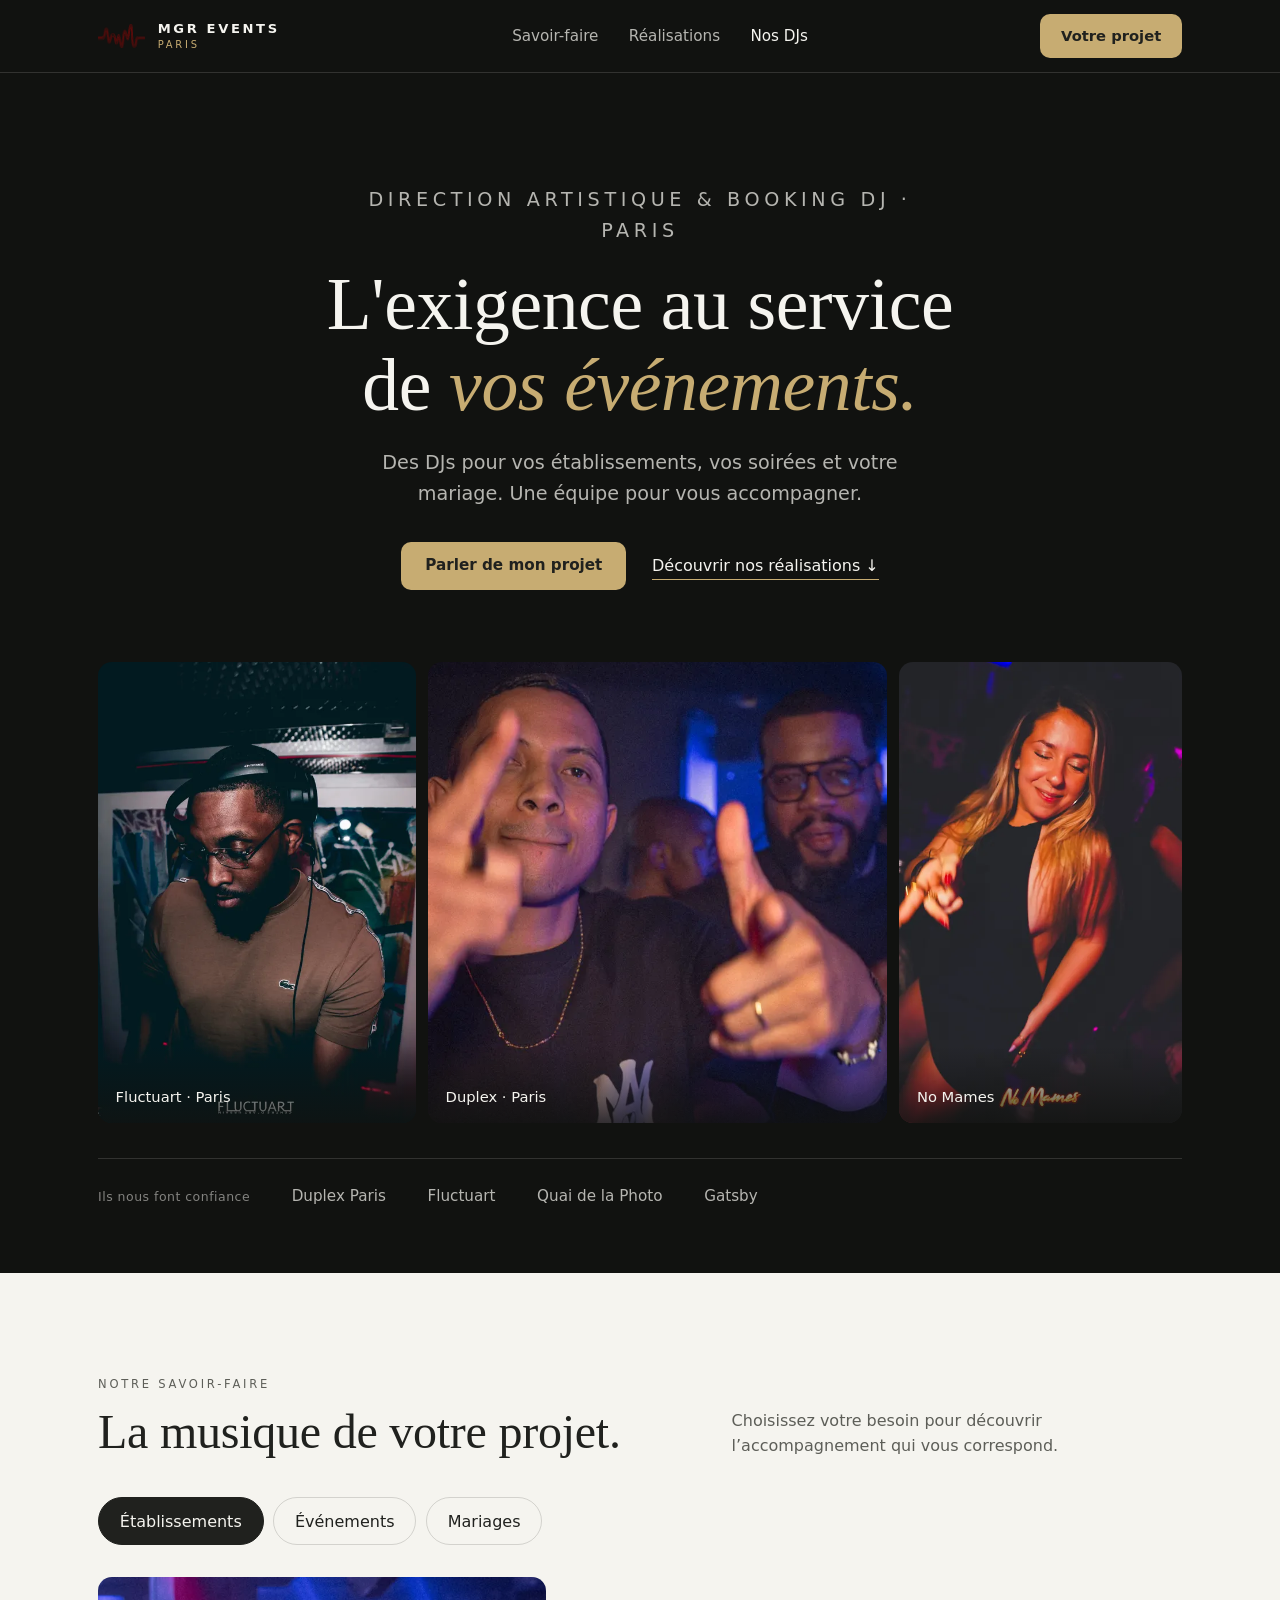
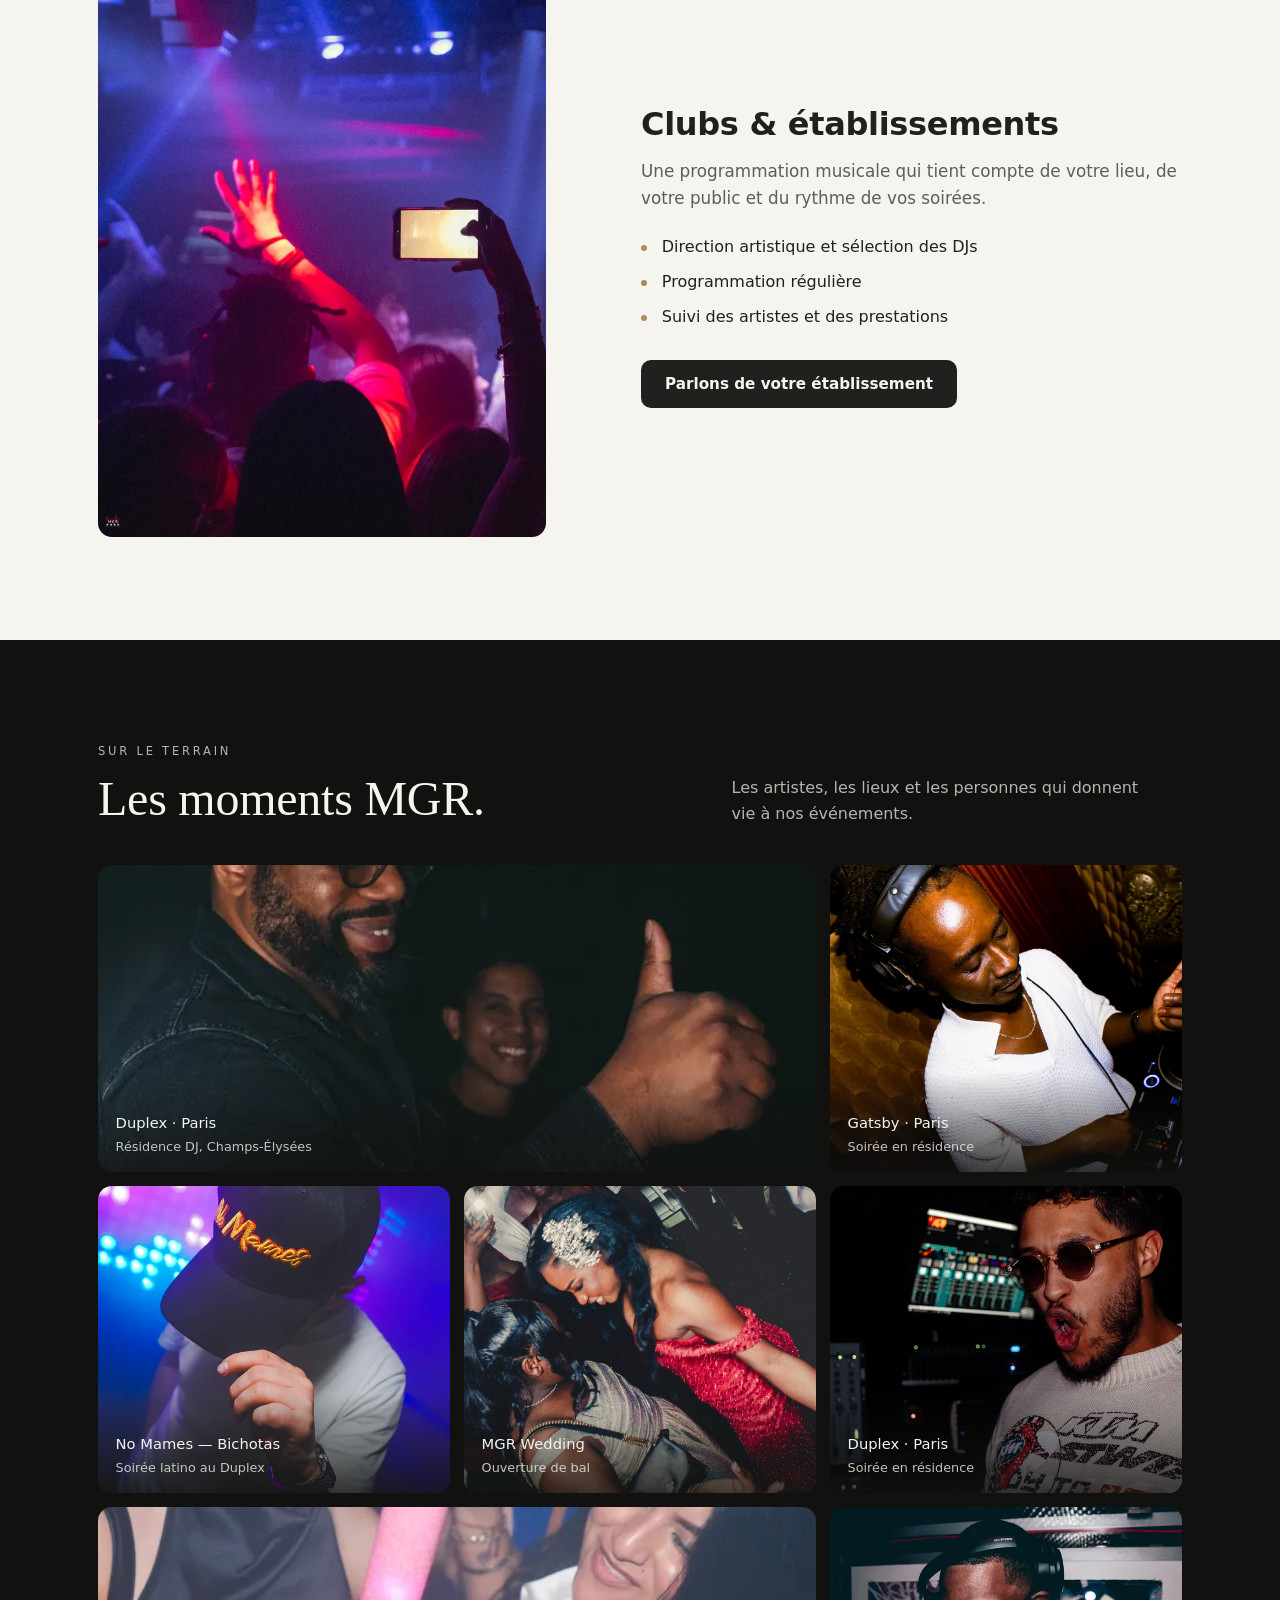
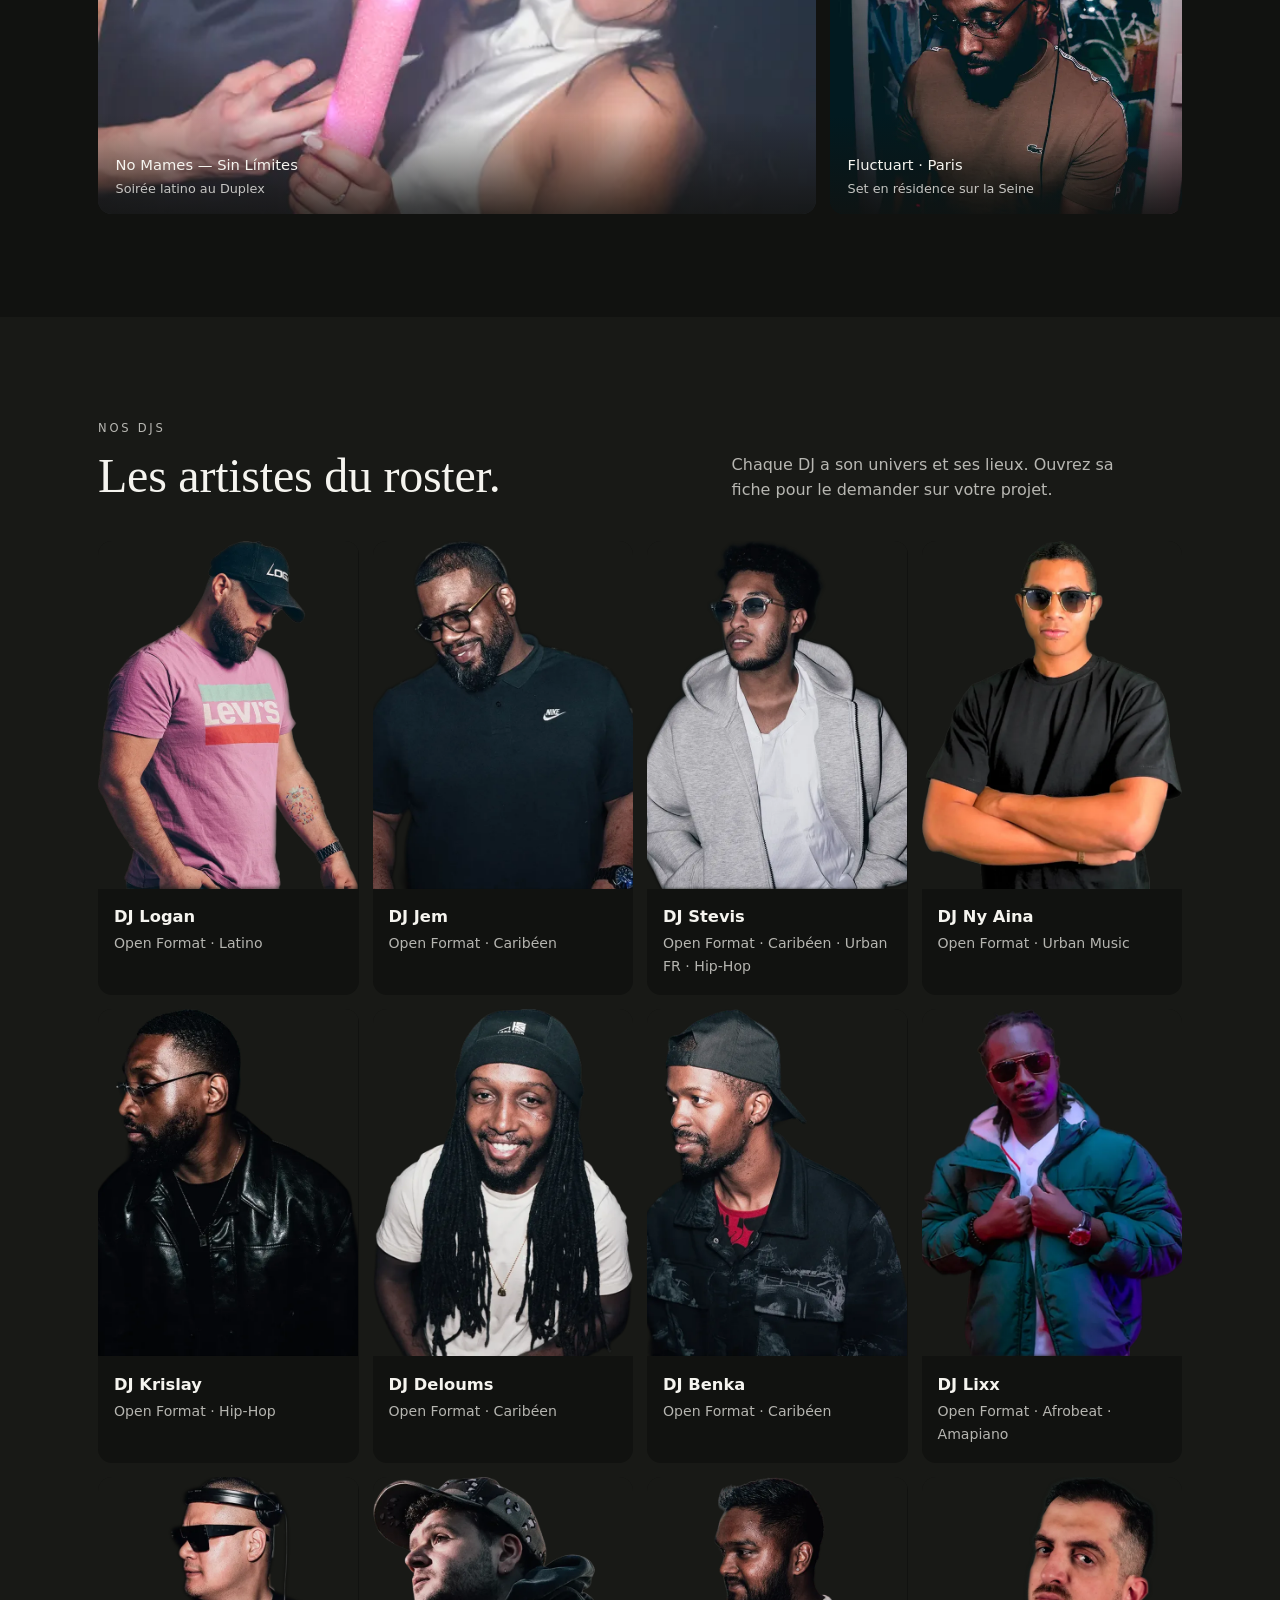
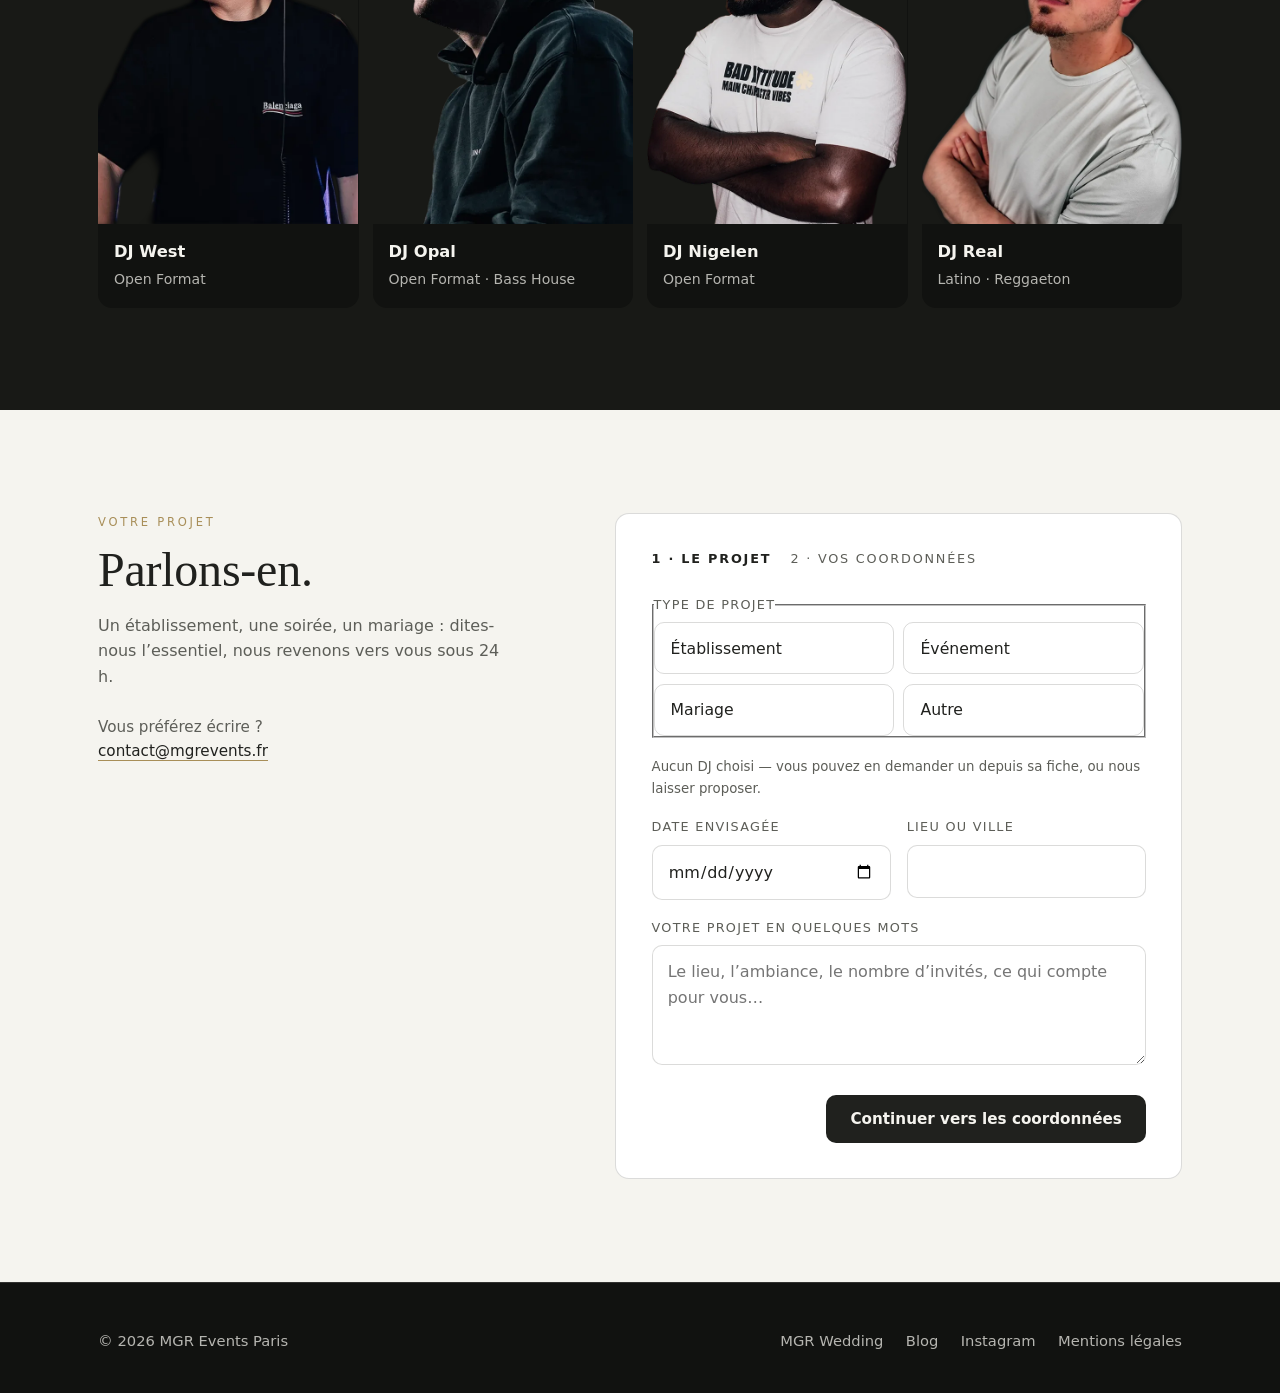
==== commit e4e5eb8d: "Refonte : plus de Seguin Sound Club, fiche DJ sans ligne « Lieux » vide Suite du retrait en producti" ====
--- a/index.html
+++ b/index.html
@@ -5,7 +5,7 @@
 <meta charset="UTF-8">
 <meta http-equiv="Content-Security-Policy" content="default-src 'self'; script-src 'self' 'unsafe-inline' https://www.googletagmanager.com; style-src 'self' 'unsafe-inline' https://fonts.googleapis.com; font-src 'self' https://fonts.gstatic.com; img-src 'self' data: https:; connect-src 'self' https://mgrevents.fr https://www.mgrevents.fr https://planniflow-4jrm.vercel.app https://spsnpknxqmogwymutvqu.supabase.co https://www.googletagmanager.com https://*.google-analytics.com https://*.analytics.google.com https://*.google.com https://*.google.fr https://googleads.g.doubleclick.net https://td.doubleclick.net; frame-src 'self' https://www.youtube.com; frame-ancestors 'none'; base-uri 'self'; form-action 'self';">
 <meta name="viewport" content="width=device-width, initial-scale=1.0">
-<meta name="description" content="MGR Events Paris — Direction artistique et booking DJ pour établissements, événements et mariages à Paris. Des DJs résidents au Duplex, Fluctuart, Seguin Sound Club.">
+<meta name="description" content="MGR Events Paris — Direction artistique et booking DJ pour établissements, événements et mariages à Paris. Des DJs résidents au Duplex, à Fluctuart et au Gatsby.">
 <meta name="keywords" content="DJ Paris, booking DJ, direction artistique, programmation musicale, MGR Events, DJ mariage Paris, soirée latino Paris, No Mames, DJ club Paris, événementiel Paris">
 <meta name="author" content="MGR Events Paris">
 <meta name="robots" content="index, follow">
@@ -545,7 +545,10 @@
   function ouvrirFiche(i) {
     const d = djs[i]; if (!d) return; djOuvert = d;
     $('#ficheImg').src = d.photo; $('#ficheImg').alt = 'Portrait de ' + d.name;
-    $('#ficheNom').textContent = d.name; $('#ficheStyle').textContent = d.style; $('#ficheLieux').textContent = d.venues;
+    $('#ficheNom').textContent = d.name; $('#ficheStyle').textContent = d.style;
+    // Un DJ sans lieu renseigné n'affiche pas une ligne « Lieux » vide.
+    $('#ficheLieux').textContent = d.venues || '';
+    $('#ficheLieux').hidden = $('#ficheLieux').previousElementSibling.hidden = !d.venues;
     const insta = $('#ficheInsta'); insta.href = d.instagram || '#'; insta.hidden = !d.instagram;
     fiche.showModal();
   }
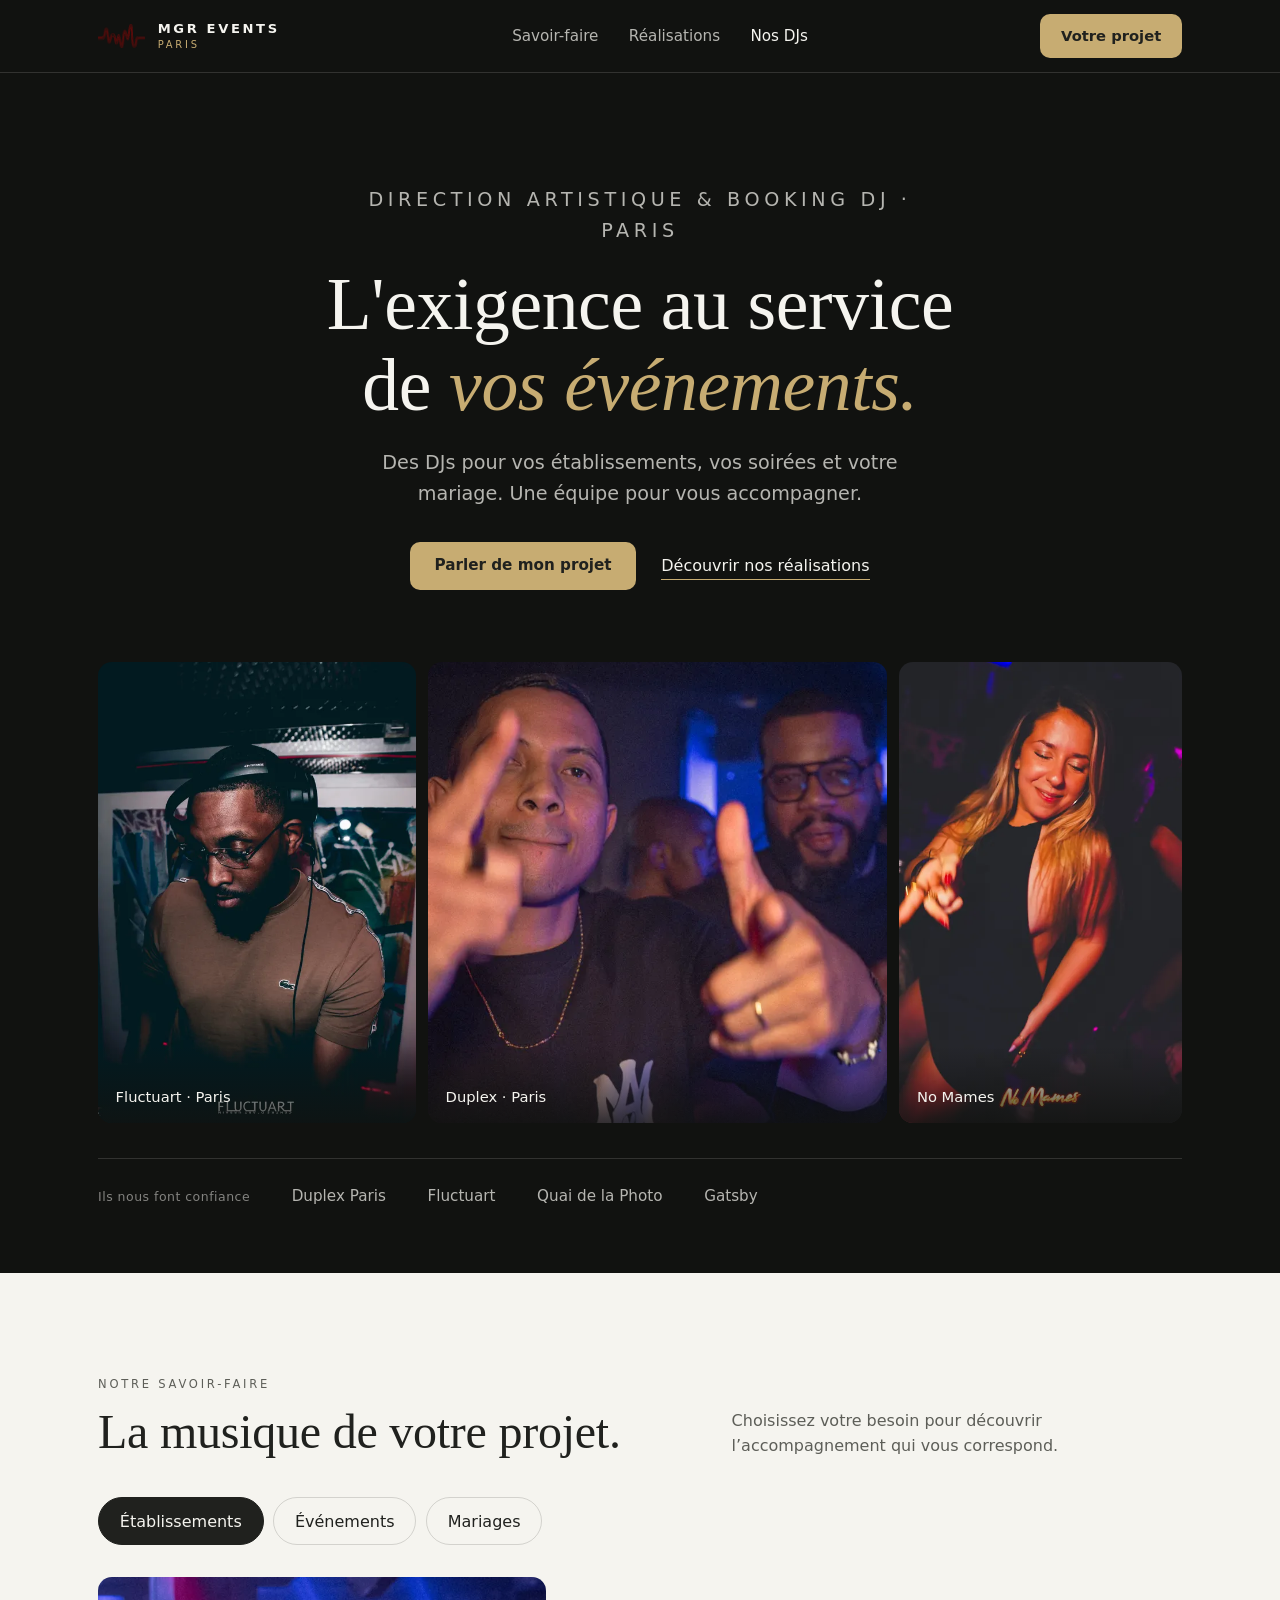
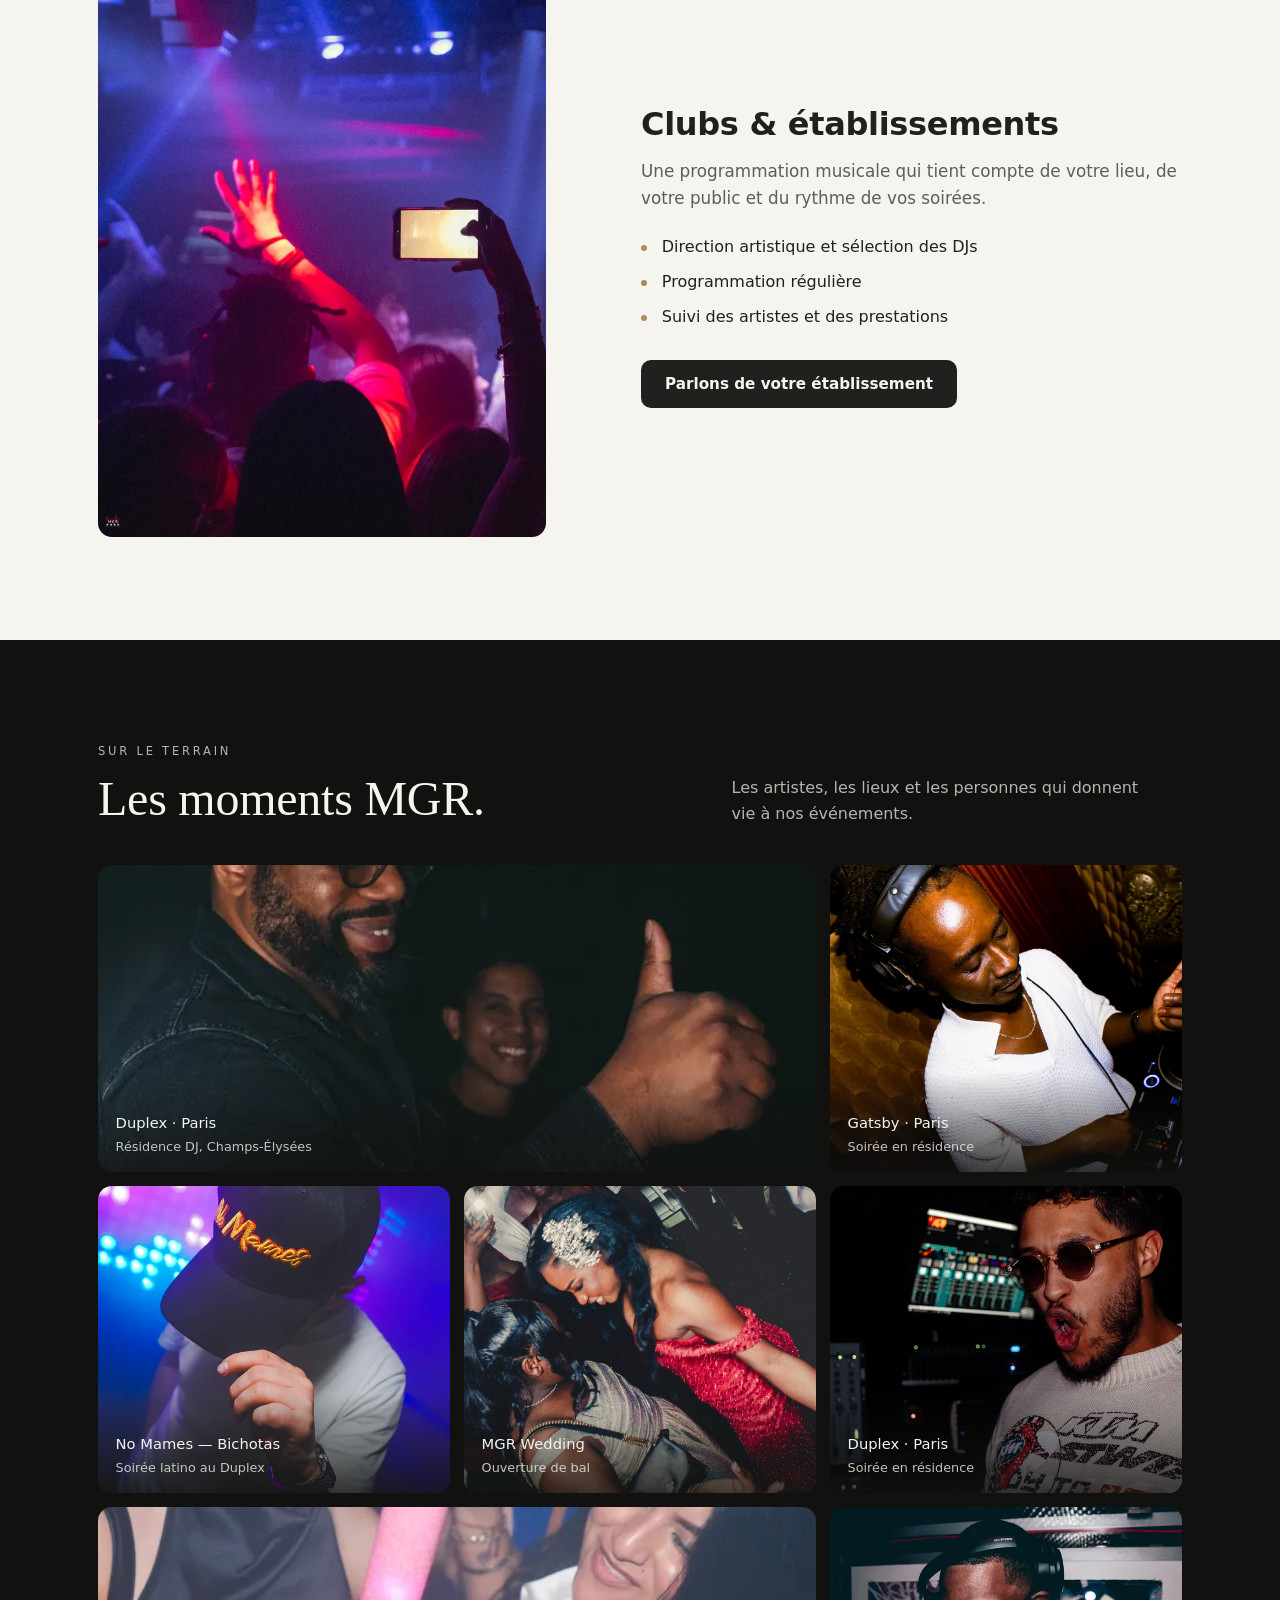
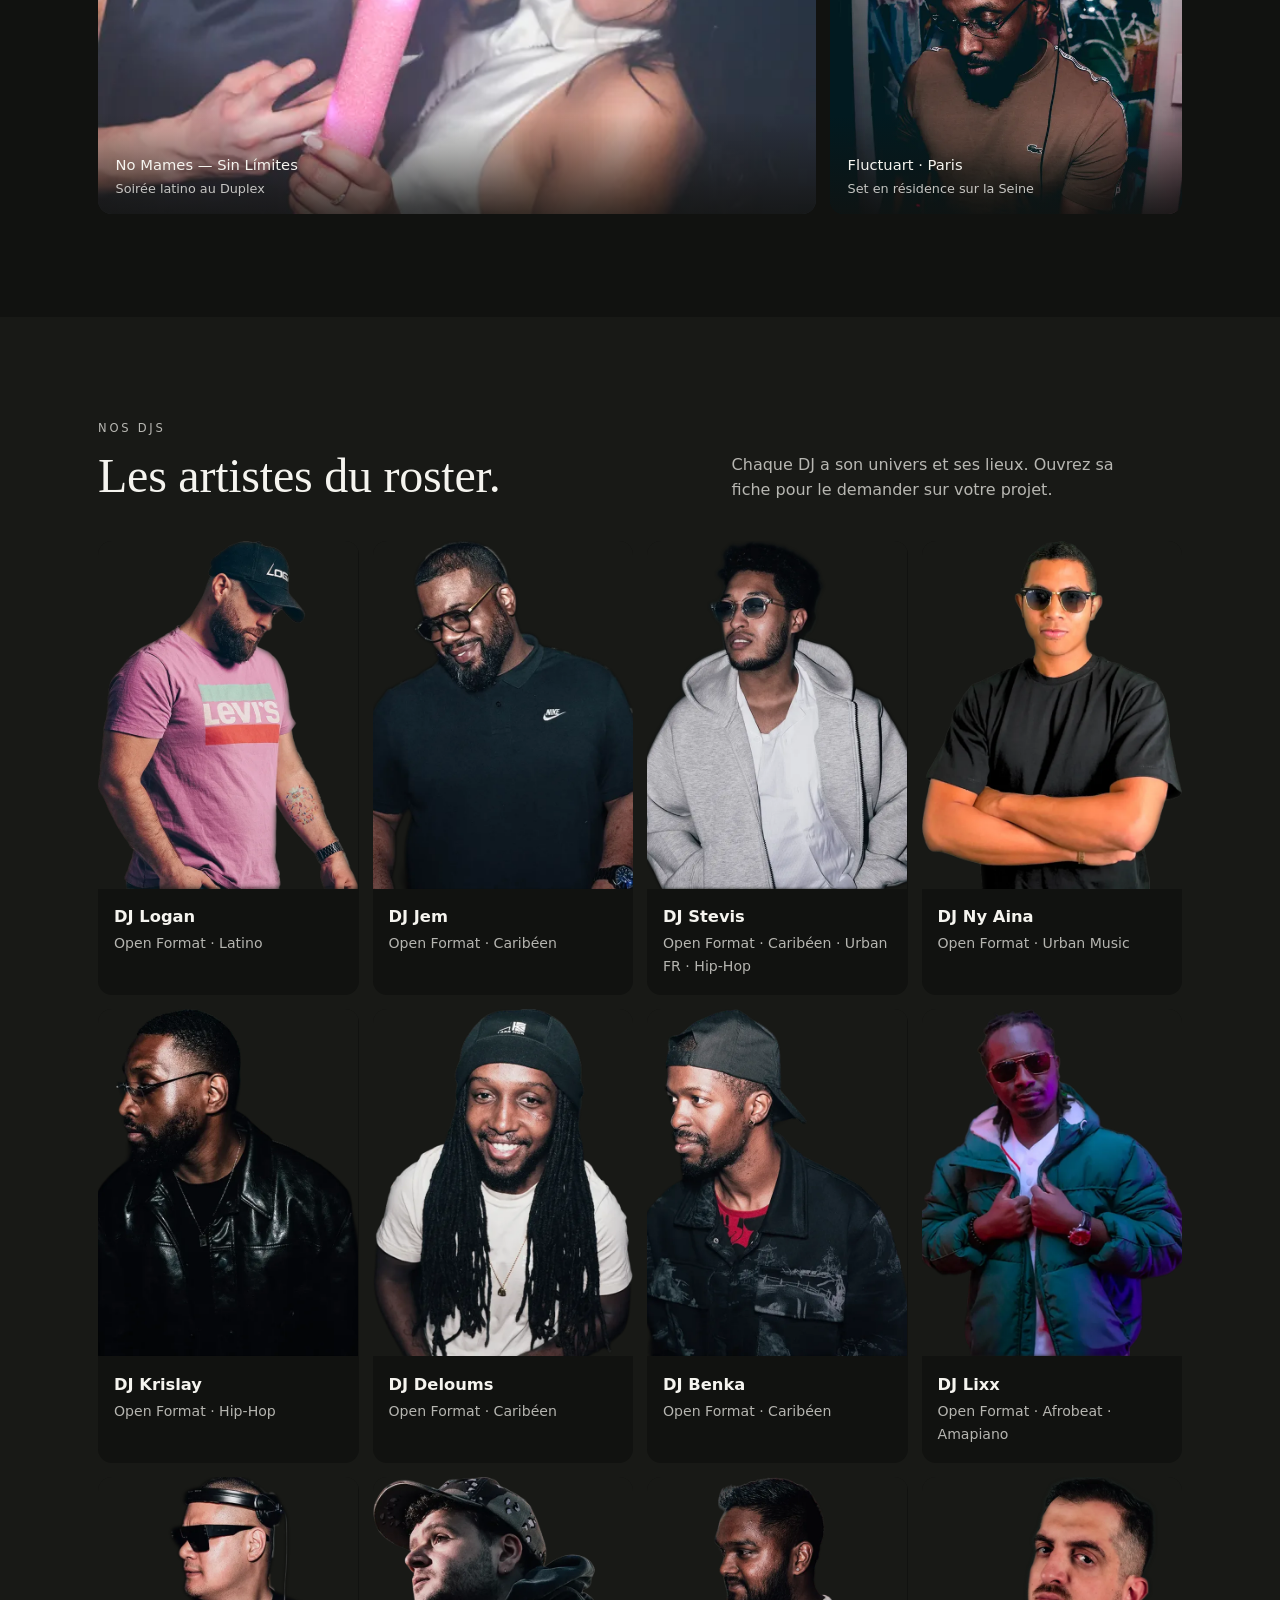
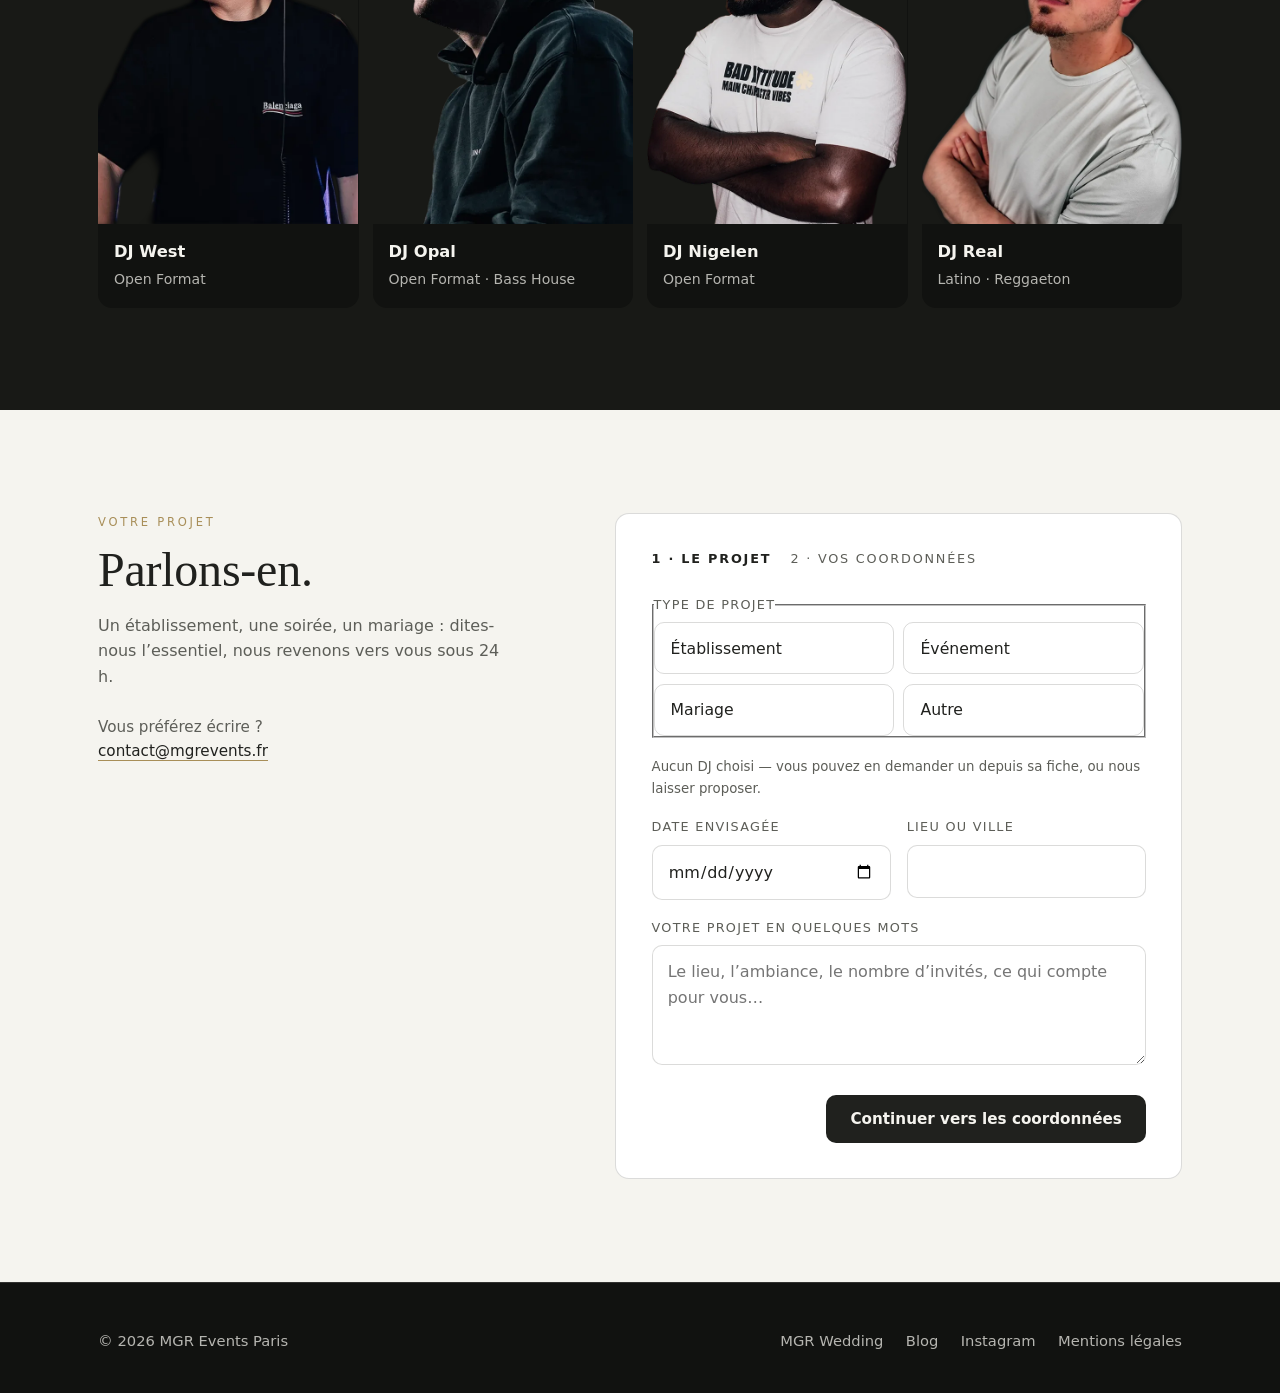
==== commit 23e87972: "Site : plus de fleches dans les libelles « Je trouve les fleches pas pro. » Les liens soulignes se s" ====
--- a/index.html
+++ b/index.html
@@ -62,228 +62,7 @@
 }
 </script>
 
-<style>
-/* ═══════════════════════════════════════════════════════════════════════
-   DIRECTION ESTHÉTIQUE — cf. brief « Direction esthétique du site MGR ».
-   Noir profond, or discret, titres à empattements. Surfaces claires pour
-   lire et saisir. Pas d'effet de verre, pas de dégradé décoratif, pas
-   d'animation permanente : la qualité vient des espacements, des
-   alignements et des cadrages.
-   ═══════════════════════════════════════════════════════════════════════ */
-*,*::before,*::after{margin:0;padding:0;box-sizing:border-box}
-:root{
-  --fond:#111210; --fond-2:#181916;
-  --or:#C7AC72; --or-fonce:#A88E58;
-  --clair:#F5F4EF; --clair-2:#ECEAE3;
-  --encre:#20211E; --encre-2:#5D5E58;
-  --texte:#F5F4EF; --texte-2:rgba(245,244,239,.72); --texte-3:rgba(245,244,239,.5);
-  --bord:rgba(245,244,239,.14); --bord-clair:rgba(32,33,30,.16);
-  --erreur:#B4432F;
-  --serif:'Playfair Display',Georgia,'Times New Roman',serif;
-  --sans:'DM Sans',system-ui,-apple-system,sans-serif;
-  --wrap:1180px; --gout:clamp(20px,4vw,48px);
-  --rayon:14px; --rayon-s:10px;
-  --t:.18s ease;
-}
-html{scroll-behavior:smooth;-webkit-text-size-adjust:100%}
-body{background:var(--fond);color:var(--texte);font-family:var(--sans);font-size:16px;line-height:1.6;-webkit-font-smoothing:antialiased;overflow-x:clip}
-img{display:block;max-width:100%;height:auto}
-a{color:inherit;text-decoration:none}
-button{font:inherit;color:inherit;background:none;border:0;cursor:pointer}
-ul{list-style:none}
-:focus-visible{outline:2px solid var(--or);outline-offset:3px;border-radius:4px}
-.surface-claire :focus-visible{outline-color:var(--encre)}
-section{scroll-margin-top:84px}
-.wrap{max-width:var(--wrap);margin:0 auto;padding:0 var(--gout)}
-h1,h2,h3{font-family:var(--serif);font-weight:400;line-height:1.1;letter-spacing:-.005em}
-h1 em,h2 em{font-style:italic;color:var(--or)}
-.eyebrow{font-size:.72rem;letter-spacing:.24em;text-transform:uppercase;color:var(--or);font-weight:500}
-.surface-claire .eyebrow{color:var(--or-fonce)}
-.sr-only{position:absolute;width:1px;height:1px;overflow:hidden;clip:rect(0 0 0 0);white-space:nowrap}
-.skip{position:absolute;left:12px;top:-60px;background:var(--or);color:var(--encre);padding:.6rem 1rem;border-radius:8px;z-index:200;font-weight:600}
-.skip:focus{top:12px}
-
-/* ── Boutons : deux niveaux, pas plus ─────────────────────────────────── */
-.btn{display:inline-flex;align-items:center;justify-content:center;gap:.5rem;min-height:48px;padding:0 1.5rem;border-radius:var(--rayon-s);font-weight:600;font-size:.95rem;line-height:1;transition:background var(--t),color var(--t),border-color var(--t)}
-.btn-or{background:var(--or);color:var(--encre)}
-.btn-or:hover{background:#D4BB85}
-.btn-encre{background:var(--encre);color:var(--clair)}
-.btn-encre:hover{background:#33342F}
-.btn-ligne{color:var(--texte);border-bottom:1px solid var(--or);border-radius:0;padding:0;min-height:0;line-height:1.7}
-.btn-ligne:hover{color:var(--or)}
-.surface-claire .btn-ligne{color:var(--encre);border-bottom-color:var(--or-fonce)}
-.surface-claire .btn-ligne:hover{color:var(--or-fonce)}
-
-/* ── Navigation ───────────────────────────────────────────────────────── */
-.nav{position:sticky;top:0;z-index:100;background:var(--fond);border-bottom:1px solid var(--bord)}
-.nav .wrap{display:flex;align-items:center;justify-content:space-between;gap:1.5rem;min-height:72px}
-.marque{display:flex;align-items:center;gap:.8rem;min-height:44px}
-.marque img{height:24px;width:auto}
-.marque b{font-weight:600;letter-spacing:.2em;font-size:.82rem;display:block;line-height:1.2}
-.marque small{display:block;font-size:.62rem;letter-spacing:.28em;color:var(--or);line-height:1.2;margin-top:2px}
-.nav-liens{display:flex;gap:1.9rem;font-size:.95rem}
-.nav-liens a{padding:.6rem 0;color:var(--texte-2);transition:color var(--t)}
-.nav-liens a:hover,.nav-liens a[aria-current]{color:var(--texte)}
-.nav-cta{display:inline-flex;align-items:center;min-height:44px;padding:0 1.3rem;border-radius:var(--rayon-s);background:var(--or);color:var(--encre);font-weight:600;font-size:.92rem;transition:background var(--t)}
-.nav-cta:hover{background:#D4BB85}
-.burger{display:none;width:44px;height:44px;align-items:center;justify-content:center;border-radius:8px}
-.burger span{display:block;width:20px;height:2px;background:var(--texte);position:relative}
-.burger span::before,.burger span::after{content:'';position:absolute;left:0;width:20px;height:2px;background:var(--texte)}
-.burger span::before{top:-6px}.burger span::after{top:6px}
-.nav-mobile{display:none}
-@media(max-width:860px){
-  .nav-liens,.nav .nav-cta{display:none}
-  .burger{display:inline-flex}
-  .nav-mobile{display:none;border-top:1px solid var(--bord);padding:.5rem var(--gout) 1rem}
-  .nav-mobile.ouvert{display:block}
-  .nav-mobile a{display:flex;align-items:center;min-height:48px;font-size:1.05rem;border-bottom:1px solid var(--bord)}
-  .nav-mobile .nav-cta{display:inline-flex;margin-top:1rem;width:100%;justify-content:center;border-bottom:0}
-}
-
-/* ── Hero ─────────────────────────────────────────────────────────────── */
-.hero{padding:clamp(3.5rem,9vw,7rem) 0 clamp(2.5rem,5vw,4rem)}
-.hero-texte{text-align:center;max-width:760px;margin:0 auto}
-.hero h1{font-size:clamp(2.4rem,6.2vw,4.6rem);margin:1.1rem 0 1.4rem}
-.hero p{font-size:clamp(1.02rem,1.5vw,1.2rem);color:var(--texte-2);max-width:560px;margin:0 auto}
-.hero-actions{display:flex;gap:1.6rem;align-items:center;justify-content:center;flex-wrap:wrap;margin-top:2rem}
-/* Trois largeurs différentes, UNE hauteur : la rangée fixe la hauteur, les photos la remplissent. Sans ça, le bas de la rangée est en dents de scie. */
-.hero-photos{display:grid;grid-template-columns:.9fr 1.3fr .8fr;grid-auto-rows:clamp(300px,36vw,520px);gap:12px;margin-top:clamp(2.6rem,6vw,4.5rem)}
-.photo{position:relative;overflow:hidden;border-radius:var(--rayon);background:var(--fond-2)}
-.photo img{width:100%;height:100%;object-fit:cover}
-.photo figcaption{position:absolute;left:0;right:0;bottom:0;padding:2.4rem 1.1rem .9rem;font-size:.92rem;font-weight:500;color:var(--clair);
-  /* Le seul dégradé de la page : un voile sous la légende, pour qu'elle reste lisible sur n'importe quelle photo. Fonctionnel, pas décoratif. */
-  background:linear-gradient(to top,rgba(17,18,16,.78),rgba(17,18,16,0))}
-.hero-photos .photo{height:100%}
-@media(max-width:700px){
-  .hero-photos{grid-template-columns:1fr 1fr;grid-auto-rows:clamp(200px,52vw,300px)}
-  .hero-photos .photo:first-child{grid-column:1/-1}
-}
-.confiance{display:flex;align-items:center;gap:1.4rem 2.6rem;flex-wrap:wrap;margin-top:2.2rem;padding-top:1.6rem;border-top:1px solid var(--bord);font-size:.95rem;color:var(--texte-2)}
-.confiance small{font-size:.78rem;color:var(--texte-3);letter-spacing:.04em}
-
-/* ── Sections ─────────────────────────────────────────────────────────── */
-.sec{padding:clamp(3.6rem,8vw,6.5rem) 0}
-.surface-claire{background:var(--clair);color:var(--encre)}
-.sec-tete{display:grid;grid-template-columns:1.3fr 1fr;gap:1.5rem 3rem;align-items:end;margin-bottom:2.4rem}
-.sec-tete h2{font-size:clamp(1.9rem,4vw,3rem);margin-top:.8rem}
-.sec-tete p{color:var(--texte-2);max-width:420px}
-.surface-claire .sec-tete p{color:var(--encre-2)}
-@media(max-width:760px){.sec-tete{grid-template-columns:1fr}}
-
-/* ── Savoir-faire : trois parcours ────────────────────────────────────── */
-.onglets{display:flex;gap:.6rem;flex-wrap:wrap;margin-bottom:2rem}
-.onglet{min-height:48px;padding:0 1.3rem;border-radius:999px;border:1px solid var(--bord-clair);color:var(--encre);font-weight:500;transition:background var(--t),color var(--t),border-color var(--t)}
-.onglet:hover{border-color:var(--encre)}
-.onglet[aria-selected="true"]{background:var(--encre);color:var(--clair);border-color:var(--encre)}
-.panneau{display:grid;grid-template-columns:1fr 1.1fr;gap:clamp(1.6rem,4vw,3.6rem);align-items:center}
-.panneau[hidden]{display:none}
-.panneau .photo{aspect-ratio:4/5;max-height:560px}
-.panneau h3{font-family:var(--sans);font-weight:600;font-size:clamp(1.5rem,2.6vw,2rem);letter-spacing:-.01em;margin-bottom:1rem}
-.panneau p{color:var(--encre-2);font-size:1.05rem}
-.panneau ul{margin:1.4rem 0 1.9rem;display:grid;gap:.6rem}
-.panneau li{padding-left:1.3rem;position:relative;color:var(--encre)}
-.panneau li::before{content:'';position:absolute;left:0;top:.68em;width:6px;height:6px;border-radius:50%;background:var(--or-fonce)}
-.panneau-actions{display:flex;gap:1.4rem;align-items:center;flex-wrap:wrap}
-@media(max-width:760px){.panneau{grid-template-columns:1fr}.panneau .photo{aspect-ratio:16/11}}
-
-/* ── Réalisations : grandes photos, proportions variées ───────────────── */
-/* Même principe : rangées de hauteur fixe, une grande photo prend deux colonnes. Sept photos = neuf unités = trois rangées pleines, aucun trou. */
-.mosaique{display:grid;grid-template-columns:repeat(3,1fr);grid-auto-rows:clamp(220px,24vw,340px);gap:14px}
-.mosaique .photo{height:100%}
-.mosaique .photo.large{grid-column:span 2}
-.mosaique figcaption{display:flex;flex-direction:column;gap:.15rem}
-.mosaique figcaption span{font-size:.8rem;font-weight:400;color:rgba(245,244,239,.78)}
-@media(max-width:760px){
-  .mosaique{grid-template-columns:1fr 1fr;grid-auto-rows:clamp(180px,30vw,260px)}
-  .mosaique .photo.large{grid-column:1/-1}
-}
-@media(max-width:480px){.mosaique{grid-template-columns:1fr;grid-auto-rows:clamp(220px,62vw,300px)}}
-
-/* ── Nos DJs : portraits, fiche au clic ───────────────────────────────── */
-.djs{background:var(--fond-2)}
-.grille-djs{display:grid;grid-template-columns:repeat(4,1fr);gap:14px}
-.dj{text-align:left;border-radius:var(--rayon);overflow:hidden;background:var(--fond);display:flex;flex-direction:column;transition:transform var(--t)}
-.dj:hover{transform:translateY(-2px)}
-.dj .photo{aspect-ratio:3/4;border-radius:0}
-.dj .photo img{object-position:center 18%}
-.dj-infos{padding:.95rem 1rem 1.1rem}
-.dj-infos b{display:block;font-weight:600;font-size:1.02rem}
-.dj-infos span{display:block;color:var(--texte-2);font-size:.88rem;margin-top:.15rem}
-@media(max-width:900px){.grille-djs{grid-template-columns:repeat(3,1fr)}}
-@media(max-width:600px){.grille-djs{grid-template-columns:repeat(2,1fr);gap:10px}.dj-infos{padding:.75rem .8rem .9rem}}
-
-/* Fiche DJ : <dialog> natif — focus, Échap et fond gérés par le navigateur */
-dialog.fiche{border:0;padding:0;background:transparent;max-width:min(92vw,880px);width:100%;margin:auto}
-dialog.fiche::backdrop{background:rgba(17,18,16,.82)}
-.fiche-corps{display:grid;grid-template-columns:1fr 1.1fr;background:var(--clair);color:var(--encre);border-radius:var(--rayon);overflow:hidden}
-.fiche-corps .photo{border-radius:0;aspect-ratio:3/4;min-height:100%}
-.fiche-corps .photo img{object-position:center 15%}
-.fiche-texte{padding:clamp(1.4rem,3vw,2.4rem);display:flex;flex-direction:column;gap:1rem}
-.fiche-texte h3{font-size:clamp(1.7rem,3vw,2.3rem)}
-.fiche-ligne{display:grid;grid-template-columns:110px 1fr;gap:.4rem 1rem;font-size:.98rem}
-.fiche-ligne dt{color:var(--encre-2);font-size:.78rem;letter-spacing:.12em;text-transform:uppercase;padding-top:.2em}
-.fiche-actions{display:flex;gap:1.2rem;align-items:center;flex-wrap:wrap;margin-top:auto;padding-top:.6rem}
-.fiche-corps .btn-ligne{color:var(--encre);border-bottom-color:var(--or-fonce)}
-.fiche-corps .btn-ligne:hover{color:var(--or-fonce)}
-.fermer{position:absolute;top:10px;right:10px;width:44px;height:44px;border-radius:50%;background:rgba(32,33,30,.08);color:var(--encre);display:inline-flex;align-items:center;justify-content:center;font-size:1.4rem;line-height:1}
-.fermer:hover{background:rgba(32,33,30,.16)}
-@media(max-width:640px){.fiche-corps{grid-template-columns:1fr}.fiche-corps .photo{aspect-ratio:4/3}}
-
-/* ── Votre projet : formulaire en deux étapes ─────────────────────────── */
-.projet-grille{display:grid;grid-template-columns:1fr 1.25fr;gap:clamp(2rem,5vw,4.5rem);align-items:start}
-.projet-intro h2{font-size:clamp(1.9rem,4vw,3rem);margin:.8rem 0 1rem}
-.projet-intro p{color:var(--encre-2);max-width:420px}
-.projet-intro address{font-style:normal;margin-top:1.6rem;color:var(--encre-2);font-size:.95rem}
-.projet-intro address a{color:var(--encre);font-weight:500;border-bottom:1px solid var(--or-fonce)}
-.carte-form{background:#FFF;border:1px solid var(--bord-clair);border-radius:var(--rayon);padding:clamp(1.3rem,3vw,2.2rem)}
-.etapes{display:flex;gap:1.2rem;font-size:.8rem;letter-spacing:.14em;text-transform:uppercase;color:var(--encre-2);margin-bottom:1.6rem}
-.etapes span[aria-current]{color:var(--encre);font-weight:600}
-.etape[hidden]{display:none}
-.champ{margin-bottom:1.1rem}
-.champ label,.champ legend{display:block;font-size:.8rem;letter-spacing:.1em;text-transform:uppercase;color:var(--encre-2);font-weight:500;margin-bottom:.45rem}
-.champ input,.champ textarea{width:100%;min-height:50px;padding:.8rem .95rem;border:1px solid var(--bord-clair);border-radius:var(--rayon-s);font:inherit;color:var(--encre);background:#FFF;transition:border-color var(--t)}
-.champ textarea{min-height:120px;resize:vertical}
-.champ input:focus,.champ textarea:focus{border-color:var(--encre);outline:0}
-.champ [aria-invalid="true"]{border-color:var(--erreur)}
-.erreur{display:none;color:var(--erreur);font-size:.86rem;margin-top:.4rem}
-.erreur.visible{display:block}
-.deux{display:grid;grid-template-columns:1fr 1fr;gap:1rem}
-@media(max-width:520px){.deux{grid-template-columns:1fr}}
-.types{display:grid;grid-template-columns:repeat(2,1fr);gap:.6rem}
-.types label{position:relative;display:flex;align-items:center;min-height:52px;padding:0 1rem;border:1px solid var(--bord-clair);border-radius:var(--rayon-s);cursor:pointer;font-weight:500;font-size:.98rem;letter-spacing:0;text-transform:none;color:var(--encre);margin:0;transition:border-color var(--t),background var(--t)}
-.types input{position:absolute;opacity:0;width:1px;height:1px}
-.types label:hover{border-color:var(--encre)}
-.types input:checked+span{font-weight:600}
-.types label:has(input:checked){border-color:var(--encre);background:var(--clair)}
-.types label:has(input:focus-visible){outline:2px solid var(--encre);outline-offset:2px}
-.puce{display:inline-flex;align-items:center;gap:.6rem;padding:.35rem .5rem .35rem .9rem;border-radius:999px;background:var(--encre);color:var(--clair);font-size:.92rem;font-weight:500}
-.puce button{width:28px;height:28px;border-radius:50%;background:rgba(245,244,239,.18);display:inline-flex;align-items:center;justify-content:center;font-size:1.05rem;line-height:1}
-.puce button:hover{background:rgba(245,244,239,.32)}
-.puce-zone{display:flex;align-items:center;gap:.8rem;flex-wrap:wrap;min-height:44px;margin-bottom:1.1rem}
-.puce-zone small{color:var(--encre-2)}
-.indice{font-size:.9rem;color:var(--encre-2);margin:-.3rem 0 1.1rem;padding:.8rem .95rem;background:var(--clair);border-radius:var(--rayon-s)}
-.indice a{color:var(--encre);font-weight:500;border-bottom:1px solid var(--or-fonce)}
-.form-actions{display:flex;justify-content:space-between;align-items:center;gap:1rem;flex-wrap:wrap;margin-top:1.4rem}
-.retour{display:inline-flex;align-items:center;min-height:48px;color:var(--encre-2);font-weight:500}
-.retour:hover{color:var(--encre)}
-.form-note{font-size:.82rem;color:var(--encre-2);margin-top:1rem}
-.merci{text-align:center;padding:1.5rem 0}
-.merci h3{font-size:1.8rem;margin-bottom:.6rem}
-.merci p{color:var(--encre-2)}
-@media(max-width:860px){.projet-grille{grid-template-columns:1fr}}
-
-/* ── Pied de page ─────────────────────────────────────────────────────── */
-footer{border-top:1px solid var(--bord);padding:2.4rem 0 2rem}
-footer .wrap{display:flex;justify-content:space-between;gap:1.2rem 2rem;flex-wrap:wrap;align-items:center;font-size:.92rem;color:var(--texte-2)}
-footer nav{display:flex;gap:1.4rem;flex-wrap:wrap}
-footer nav a{padding:.5rem 0;transition:color var(--t)}
-footer nav a:hover{color:var(--texte)}
-
-@media(prefers-reduced-motion:reduce){
-  html{scroll-behavior:auto}
-  *,*::before,*::after{transition:none!important;animation:none!important}
-}
-</style>
+<link rel="stylesheet" href="assets/base.css">
 </head>
 <body>
 <a class="skip" href="#savoir-faire">Aller au contenu</a>
@@ -320,7 +99,7 @@
         <p id="heroSub"></p>
         <div class="hero-actions">
           <a href="#projet" class="btn btn-or">Parler de mon projet</a>
-          <a href="#realisations" class="btn-ligne">Découvrir nos réalisations ↓</a>
+          <a href="#realisations" class="btn-ligne">Découvrir nos réalisations</a>
         </div>
       </div>
       <div class="hero-photos" id="heroPhotos"></div>
@@ -433,7 +212,7 @@
 
             <p class="erreur" id="errEnvoi">L’envoi n’a pas abouti. Réessayez, ou écrivez-nous directement à contact@mgrevents.fr.</p>
             <div class="form-actions">
-              <button type="button" class="retour" id="retour">← Modifier le projet</button>
+              <button type="button" class="retour" id="retour">Modifier le projet</button>
               <button type="submit" class="btn btn-encre" id="envoyer">Envoyer ma demande</button>
             </div>
             <p class="form-note">Vos coordonnées servent uniquement à vous répondre — jamais partagées.</p>
@@ -475,7 +254,7 @@
       </dl>
       <div class="fiche-actions">
         <button type="button" class="btn btn-encre" id="ficheDemander">Demander ce DJ</button>
-        <a id="ficheInsta" class="btn-ligne" href="#" target="_blank" rel="noopener">Instagram ↗</a>
+        <a id="ficheInsta" class="btn-ligne" href="#" target="_blank" rel="noopener">Instagram</a>
       </div>
     </div>
   </div>
--- a/assets/base.css
+++ b/assets/base.css
@@ -0,0 +1,225 @@
+/* assets/base.css — LA BASE GRAPHIQUE DU SITE, partagée par l'accueil et
+   /mariage. Extraite telle quelle de index.html : largeur, header, boutons,
+   typographie, sections, mosaïque, fiches DJ, formulaire, pied de page.
+   Une page qui change de palette redéfinit les variables de :root dans son
+   propre fichier (assets/wedding.css) — elle ne réécrit pas ces règles. */
+/* ═══════════════════════════════════════════════════════════════════════
+   DIRECTION ESTHÉTIQUE — cf. brief « Direction esthétique du site MGR ».
+   Noir profond, or discret, titres à empattements. Surfaces claires pour
+   lire et saisir. Pas d'effet de verre, pas de dégradé décoratif, pas
+   d'animation permanente : la qualité vient des espacements, des
+   alignements et des cadrages.
+   ═══════════════════════════════════════════════════════════════════════ */
+*,*::before,*::after{margin:0;padding:0;box-sizing:border-box}
+:root{
+  --fond:#111210; --fond-2:#181916;
+  --or:#C7AC72; --or-fonce:#A88E58;
+  --clair:#F5F4EF; --clair-2:#ECEAE3;
+  --encre:#20211E; --encre-2:#5D5E58;
+  --texte:#F5F4EF; --texte-2:rgba(245,244,239,.72); --texte-3:rgba(245,244,239,.5);
+  --bord:rgba(245,244,239,.14); --bord-clair:rgba(32,33,30,.16);
+  --erreur:#B4432F;
+  --serif:'Playfair Display',Georgia,'Times New Roman',serif;
+  --sans:'DM Sans',system-ui,-apple-system,sans-serif;
+  --wrap:1180px; --gout:clamp(20px,4vw,48px);
+  --rayon:14px; --rayon-s:10px;
+  --t:.18s ease;
+}
+html{scroll-behavior:smooth;-webkit-text-size-adjust:100%}
+body{background:var(--fond);color:var(--texte);font-family:var(--sans);font-size:16px;line-height:1.6;-webkit-font-smoothing:antialiased;overflow-x:clip}
+img{display:block;max-width:100%;height:auto}
+a{color:inherit;text-decoration:none}
+button{font:inherit;color:inherit;background:none;border:0;cursor:pointer}
+ul{list-style:none}
+:focus-visible{outline:2px solid var(--or);outline-offset:3px;border-radius:4px}
+.surface-claire :focus-visible{outline-color:var(--encre)}
+section{scroll-margin-top:84px}
+.wrap{max-width:var(--wrap);margin:0 auto;padding:0 var(--gout)}
+h1,h2,h3{font-family:var(--serif);font-weight:400;line-height:1.1;letter-spacing:-.005em}
+h1 em,h2 em{font-style:italic;color:var(--or)}
+.eyebrow{font-size:.72rem;letter-spacing:.24em;text-transform:uppercase;color:var(--or);font-weight:500}
+.surface-claire .eyebrow{color:var(--or-fonce)}
+.sr-only{position:absolute;width:1px;height:1px;overflow:hidden;clip:rect(0 0 0 0);white-space:nowrap}
+.skip{position:absolute;left:12px;top:-60px;background:var(--or);color:var(--encre);padding:.6rem 1rem;border-radius:8px;z-index:200;font-weight:600}
+.skip:focus{top:12px}
+
+/* ── Boutons : deux niveaux, pas plus ─────────────────────────────────── */
+.btn{display:inline-flex;align-items:center;justify-content:center;gap:.5rem;min-height:48px;padding:0 1.5rem;border-radius:var(--rayon-s);font-weight:600;font-size:.95rem;line-height:1;transition:background var(--t),color var(--t),border-color var(--t)}
+.btn-or{background:var(--or);color:var(--encre)}
+.btn-or:hover{background:#D4BB85}
+.btn-encre{background:var(--encre);color:var(--clair)}
+.btn-encre:hover{background:#33342F}
+.btn-ligne{color:var(--texte);border-bottom:1px solid var(--or);border-radius:0;padding:0;min-height:0;line-height:1.7}
+.btn-ligne:hover{color:var(--or)}
+.surface-claire .btn-ligne{color:var(--encre);border-bottom-color:var(--or-fonce)}
+.surface-claire .btn-ligne:hover{color:var(--or-fonce)}
+
+/* ── Navigation ───────────────────────────────────────────────────────── */
+.nav{position:sticky;top:0;z-index:100;background:var(--fond);border-bottom:1px solid var(--bord)}
+.nav .wrap{display:flex;align-items:center;justify-content:space-between;gap:1.5rem;min-height:72px}
+.marque{display:flex;align-items:center;gap:.8rem;min-height:44px}
+.marque img{height:24px;width:auto}
+.marque b{font-weight:600;letter-spacing:.2em;font-size:.82rem;display:block;line-height:1.2}
+.marque small{display:block;font-size:.62rem;letter-spacing:.28em;color:var(--or);line-height:1.2;margin-top:2px}
+.nav-liens{display:flex;gap:1.9rem;font-size:.95rem}
+.nav-liens a{padding:.6rem 0;color:var(--texte-2);transition:color var(--t)}
+.nav-liens a:hover,.nav-liens a[aria-current]{color:var(--texte)}
+.nav-cta{display:inline-flex;align-items:center;min-height:44px;padding:0 1.3rem;border-radius:var(--rayon-s);background:var(--or);color:var(--encre);font-weight:600;font-size:.92rem;transition:background var(--t)}
+.nav-cta:hover{background:#D4BB85}
+.burger{display:none;width:44px;height:44px;align-items:center;justify-content:center;border-radius:8px}
+.burger span{display:block;width:20px;height:2px;background:var(--texte);position:relative}
+.burger span::before,.burger span::after{content:'';position:absolute;left:0;width:20px;height:2px;background:var(--texte)}
+.burger span::before{top:-6px}.burger span::after{top:6px}
+.nav-mobile{display:none}
+@media(max-width:860px){
+  .nav-liens,.nav .nav-cta{display:none}
+  .burger{display:inline-flex}
+  .nav-mobile{display:none;border-top:1px solid var(--bord);padding:.5rem var(--gout) 1rem}
+  .nav-mobile.ouvert{display:block}
+  .nav-mobile a{display:flex;align-items:center;min-height:48px;font-size:1.05rem;border-bottom:1px solid var(--bord)}
+  .nav-mobile .nav-cta{display:inline-flex;margin-top:1rem;width:100%;justify-content:center;border-bottom:0}
+}
+
+/* ── Hero ─────────────────────────────────────────────────────────────── */
+.hero{padding:clamp(3.5rem,9vw,7rem) 0 clamp(2.5rem,5vw,4rem)}
+.hero-texte{text-align:center;max-width:760px;margin:0 auto}
+.hero h1{font-size:clamp(2.4rem,6.2vw,4.6rem);margin:1.1rem 0 1.4rem}
+.hero p{font-size:clamp(1.02rem,1.5vw,1.2rem);color:var(--texte-2);max-width:560px;margin:0 auto}
+.hero-actions{display:flex;gap:1.6rem;align-items:center;justify-content:center;flex-wrap:wrap;margin-top:2rem}
+/* Trois largeurs différentes, UNE hauteur : la rangée fixe la hauteur, les photos la remplissent. Sans ça, le bas de la rangée est en dents de scie. */
+.hero-photos{display:grid;grid-template-columns:.9fr 1.3fr .8fr;grid-auto-rows:clamp(300px,36vw,520px);gap:12px;margin-top:clamp(2.6rem,6vw,4.5rem)}
+.photo{position:relative;overflow:hidden;border-radius:var(--rayon);background:var(--fond-2)}
+.photo img{width:100%;height:100%;object-fit:cover}
+.photo figcaption{position:absolute;left:0;right:0;bottom:0;padding:2.4rem 1.1rem .9rem;font-size:.92rem;font-weight:500;color:var(--clair);
+  /* Le seul dégradé de la page : un voile sous la légende, pour qu'elle reste lisible sur n'importe quelle photo. Fonctionnel, pas décoratif. */
+  background:linear-gradient(to top,rgba(17,18,16,.78),rgba(17,18,16,0))}
+.hero-photos .photo{height:100%}
+@media(max-width:700px){
+  .hero-photos{grid-template-columns:1fr 1fr;grid-auto-rows:clamp(200px,52vw,300px)}
+  .hero-photos .photo:first-child{grid-column:1/-1}
+}
+.confiance{display:flex;align-items:center;gap:1.4rem 2.6rem;flex-wrap:wrap;margin-top:2.2rem;padding-top:1.6rem;border-top:1px solid var(--bord);font-size:.95rem;color:var(--texte-2)}
+.confiance small{font-size:.78rem;color:var(--texte-3);letter-spacing:.04em}
+
+/* ── Sections ─────────────────────────────────────────────────────────── */
+.sec{padding:clamp(3.6rem,8vw,6.5rem) 0}
+.surface-claire{background:var(--clair);color:var(--encre)}
+.sec-tete{display:grid;grid-template-columns:1.3fr 1fr;gap:1.5rem 3rem;align-items:end;margin-bottom:2.4rem}
+.sec-tete h2{font-size:clamp(1.9rem,4vw,3rem);margin-top:.8rem}
+.sec-tete p{color:var(--texte-2);max-width:420px}
+.surface-claire .sec-tete p{color:var(--encre-2)}
+@media(max-width:760px){.sec-tete{grid-template-columns:1fr}}
+
+/* ── Savoir-faire : trois parcours ────────────────────────────────────── */
+.onglets{display:flex;gap:.6rem;flex-wrap:wrap;margin-bottom:2rem}
+.onglet{min-height:48px;padding:0 1.3rem;border-radius:999px;border:1px solid var(--bord-clair);color:var(--encre);font-weight:500;transition:background var(--t),color var(--t),border-color var(--t)}
+.onglet:hover{border-color:var(--encre)}
+.onglet[aria-selected="true"]{background:var(--encre);color:var(--clair);border-color:var(--encre)}
+.panneau{display:grid;grid-template-columns:1fr 1.1fr;gap:clamp(1.6rem,4vw,3.6rem);align-items:center}
+.panneau[hidden]{display:none}
+.panneau .photo{aspect-ratio:4/5;max-height:560px}
+.panneau h3{font-family:var(--sans);font-weight:600;font-size:clamp(1.5rem,2.6vw,2rem);letter-spacing:-.01em;margin-bottom:1rem}
+.panneau p{color:var(--encre-2);font-size:1.05rem}
+.panneau ul{margin:1.4rem 0 1.9rem;display:grid;gap:.6rem}
+.panneau li{padding-left:1.3rem;position:relative;color:var(--encre)}
+.panneau li::before{content:'';position:absolute;left:0;top:.68em;width:6px;height:6px;border-radius:50%;background:var(--or-fonce)}
+.panneau-actions{display:flex;gap:1.4rem;align-items:center;flex-wrap:wrap}
+@media(max-width:760px){.panneau{grid-template-columns:1fr}.panneau .photo{aspect-ratio:16/11}}
+
+/* ── Réalisations : grandes photos, proportions variées ───────────────── */
+/* Même principe : rangées de hauteur fixe, une grande photo prend deux colonnes. Sept photos = neuf unités = trois rangées pleines, aucun trou. */
+.mosaique{display:grid;grid-template-columns:repeat(3,1fr);grid-auto-rows:clamp(220px,24vw,340px);gap:14px}
+.mosaique .photo{height:100%}
+.mosaique .photo.large{grid-column:span 2}
+.mosaique figcaption{display:flex;flex-direction:column;gap:.15rem}
+.mosaique figcaption span{font-size:.8rem;font-weight:400;color:rgba(245,244,239,.78)}
+@media(max-width:760px){
+  .mosaique{grid-template-columns:1fr 1fr;grid-auto-rows:clamp(180px,30vw,260px)}
+  .mosaique .photo.large{grid-column:1/-1}
+}
+@media(max-width:480px){.mosaique{grid-template-columns:1fr;grid-auto-rows:clamp(220px,62vw,300px)}}
+
+/* ── Nos DJs : portraits, fiche au clic ───────────────────────────────── */
+.djs{background:var(--fond-2)}
+.grille-djs{display:grid;grid-template-columns:repeat(4,1fr);gap:14px}
+.dj{text-align:left;border-radius:var(--rayon);overflow:hidden;background:var(--fond);display:flex;flex-direction:column;transition:transform var(--t)}
+.dj:hover{transform:translateY(-2px)}
+.dj .photo{aspect-ratio:3/4;border-radius:0}
+.dj .photo img{object-position:center 18%}
+.dj-infos{padding:.95rem 1rem 1.1rem}
+.dj-infos b{display:block;font-weight:600;font-size:1.02rem}
+.dj-infos span{display:block;color:var(--texte-2);font-size:.88rem;margin-top:.15rem}
+@media(max-width:900px){.grille-djs{grid-template-columns:repeat(3,1fr)}}
+@media(max-width:600px){.grille-djs{grid-template-columns:repeat(2,1fr);gap:10px}.dj-infos{padding:.75rem .8rem .9rem}}
+
+/* Fiche DJ : <dialog> natif — focus, Échap et fond gérés par le navigateur */
+dialog.fiche{border:0;padding:0;background:transparent;max-width:min(92vw,880px);width:100%;margin:auto}
+dialog.fiche::backdrop{background:rgba(17,18,16,.82)}
+.fiche-corps{display:grid;grid-template-columns:1fr 1.1fr;background:var(--clair);color:var(--encre);border-radius:var(--rayon);overflow:hidden}
+.fiche-corps .photo{border-radius:0;aspect-ratio:3/4;min-height:100%}
+.fiche-corps .photo img{object-position:center 15%}
+.fiche-texte{padding:clamp(1.4rem,3vw,2.4rem);display:flex;flex-direction:column;gap:1rem}
+.fiche-texte h3{font-size:clamp(1.7rem,3vw,2.3rem)}
+.fiche-ligne{display:grid;grid-template-columns:110px 1fr;gap:.4rem 1rem;font-size:.98rem}
+.fiche-ligne dt{color:var(--encre-2);font-size:.78rem;letter-spacing:.12em;text-transform:uppercase;padding-top:.2em}
+.fiche-actions{display:flex;gap:1.2rem;align-items:center;flex-wrap:wrap;margin-top:auto;padding-top:.6rem}
+.fiche-corps .btn-ligne{color:var(--encre);border-bottom-color:var(--or-fonce)}
+.fiche-corps .btn-ligne:hover{color:var(--or-fonce)}
+.fermer{position:absolute;top:10px;right:10px;width:44px;height:44px;border-radius:50%;background:rgba(32,33,30,.08);color:var(--encre);display:inline-flex;align-items:center;justify-content:center;font-size:1.4rem;line-height:1}
+.fermer:hover{background:rgba(32,33,30,.16)}
+@media(max-width:640px){.fiche-corps{grid-template-columns:1fr}.fiche-corps .photo{aspect-ratio:4/3}}
+
+/* ── Votre projet : formulaire en deux étapes ─────────────────────────── */
+.projet-grille{display:grid;grid-template-columns:1fr 1.25fr;gap:clamp(2rem,5vw,4.5rem);align-items:start}
+.projet-intro h2{font-size:clamp(1.9rem,4vw,3rem);margin:.8rem 0 1rem}
+.projet-intro p{color:var(--encre-2);max-width:420px}
+.projet-intro address{font-style:normal;margin-top:1.6rem;color:var(--encre-2);font-size:.95rem}
+.projet-intro address a{color:var(--encre);font-weight:500;border-bottom:1px solid var(--or-fonce)}
+.carte-form{background:#FFF;border:1px solid var(--bord-clair);border-radius:var(--rayon);padding:clamp(1.3rem,3vw,2.2rem)}
+.etapes{display:flex;gap:1.2rem;font-size:.8rem;letter-spacing:.14em;text-transform:uppercase;color:var(--encre-2);margin-bottom:1.6rem}
+.etapes span[aria-current]{color:var(--encre);font-weight:600}
+.etape[hidden]{display:none}
+.champ{margin-bottom:1.1rem}
+.champ label,.champ legend{display:block;font-size:.8rem;letter-spacing:.1em;text-transform:uppercase;color:var(--encre-2);font-weight:500;margin-bottom:.45rem}
+.champ input,.champ textarea{width:100%;min-height:50px;padding:.8rem .95rem;border:1px solid var(--bord-clair);border-radius:var(--rayon-s);font:inherit;color:var(--encre);background:#FFF;transition:border-color var(--t)}
+.champ textarea{min-height:120px;resize:vertical}
+.champ input:focus,.champ textarea:focus{border-color:var(--encre);outline:0}
+.champ [aria-invalid="true"]{border-color:var(--erreur)}
+.erreur{display:none;color:var(--erreur);font-size:.86rem;margin-top:.4rem}
+.erreur.visible{display:block}
+.deux{display:grid;grid-template-columns:1fr 1fr;gap:1rem}
+@media(max-width:520px){.deux{grid-template-columns:1fr}}
+.types{display:grid;grid-template-columns:repeat(2,1fr);gap:.6rem}
+.types label{position:relative;display:flex;align-items:center;min-height:52px;padding:0 1rem;border:1px solid var(--bord-clair);border-radius:var(--rayon-s);cursor:pointer;font-weight:500;font-size:.98rem;letter-spacing:0;text-transform:none;color:var(--encre);margin:0;transition:border-color var(--t),background var(--t)}
+.types input{position:absolute;opacity:0;width:1px;height:1px}
+.types label:hover{border-color:var(--encre)}
+.types input:checked+span{font-weight:600}
+.types label:has(input:checked){border-color:var(--encre);background:var(--clair)}
+.types label:has(input:focus-visible){outline:2px solid var(--encre);outline-offset:2px}
+.puce{display:inline-flex;align-items:center;gap:.6rem;padding:.35rem .5rem .35rem .9rem;border-radius:999px;background:var(--encre);color:var(--clair);font-size:.92rem;font-weight:500}
+.puce button{width:28px;height:28px;border-radius:50%;background:rgba(245,244,239,.18);display:inline-flex;align-items:center;justify-content:center;font-size:1.05rem;line-height:1}
+.puce button:hover{background:rgba(245,244,239,.32)}
+.puce-zone{display:flex;align-items:center;gap:.8rem;flex-wrap:wrap;min-height:44px;margin-bottom:1.1rem}
+.puce-zone small{color:var(--encre-2)}
+.indice{font-size:.9rem;color:var(--encre-2);margin:-.3rem 0 1.1rem;padding:.8rem .95rem;background:var(--clair);border-radius:var(--rayon-s)}
+.indice a{color:var(--encre);font-weight:500;border-bottom:1px solid var(--or-fonce)}
+.form-actions{display:flex;justify-content:space-between;align-items:center;gap:1rem;flex-wrap:wrap;margin-top:1.4rem}
+.retour{display:inline-flex;align-items:center;min-height:48px;color:var(--encre-2);font-weight:500}
+.retour:hover{color:var(--encre)}
+.form-note{font-size:.82rem;color:var(--encre-2);margin-top:1rem}
+.merci{text-align:center;padding:1.5rem 0}
+.merci h3{font-size:1.8rem;margin-bottom:.6rem}
+.merci p{color:var(--encre-2)}
+@media(max-width:860px){.projet-grille{grid-template-columns:1fr}}
+
+/* ── Pied de page ─────────────────────────────────────────────────────── */
+footer{border-top:1px solid var(--bord);padding:2.4rem 0 2rem}
+footer .wrap{display:flex;justify-content:space-between;gap:1.2rem 2rem;flex-wrap:wrap;align-items:center;font-size:.92rem;color:var(--texte-2)}
+footer nav{display:flex;gap:1.4rem;flex-wrap:wrap}
+footer nav a{padding:.5rem 0;transition:color var(--t)}
+footer nav a:hover{color:var(--texte)}
+
+@media(prefers-reduced-motion:reduce){
+  html{scroll-behavior:auto}
+  *,*::before,*::after{transition:none!important;animation:none!important}
+}
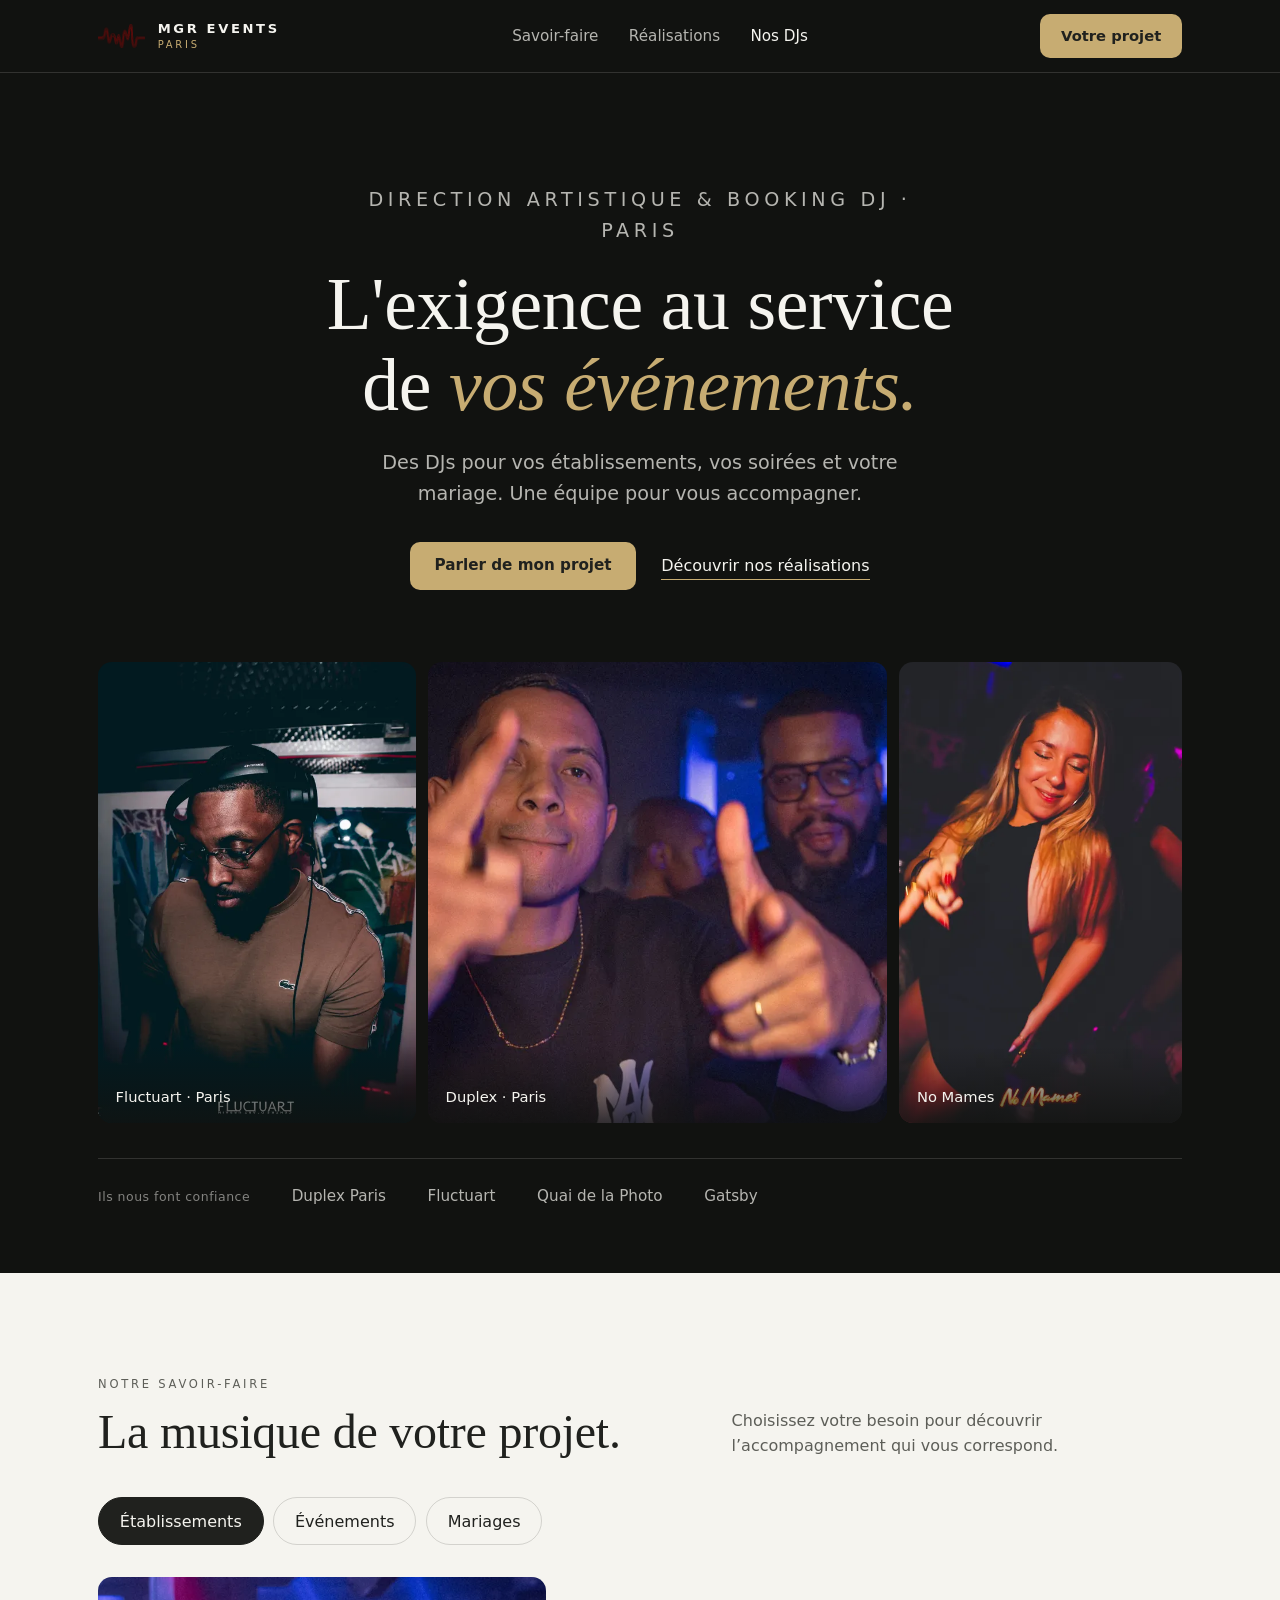
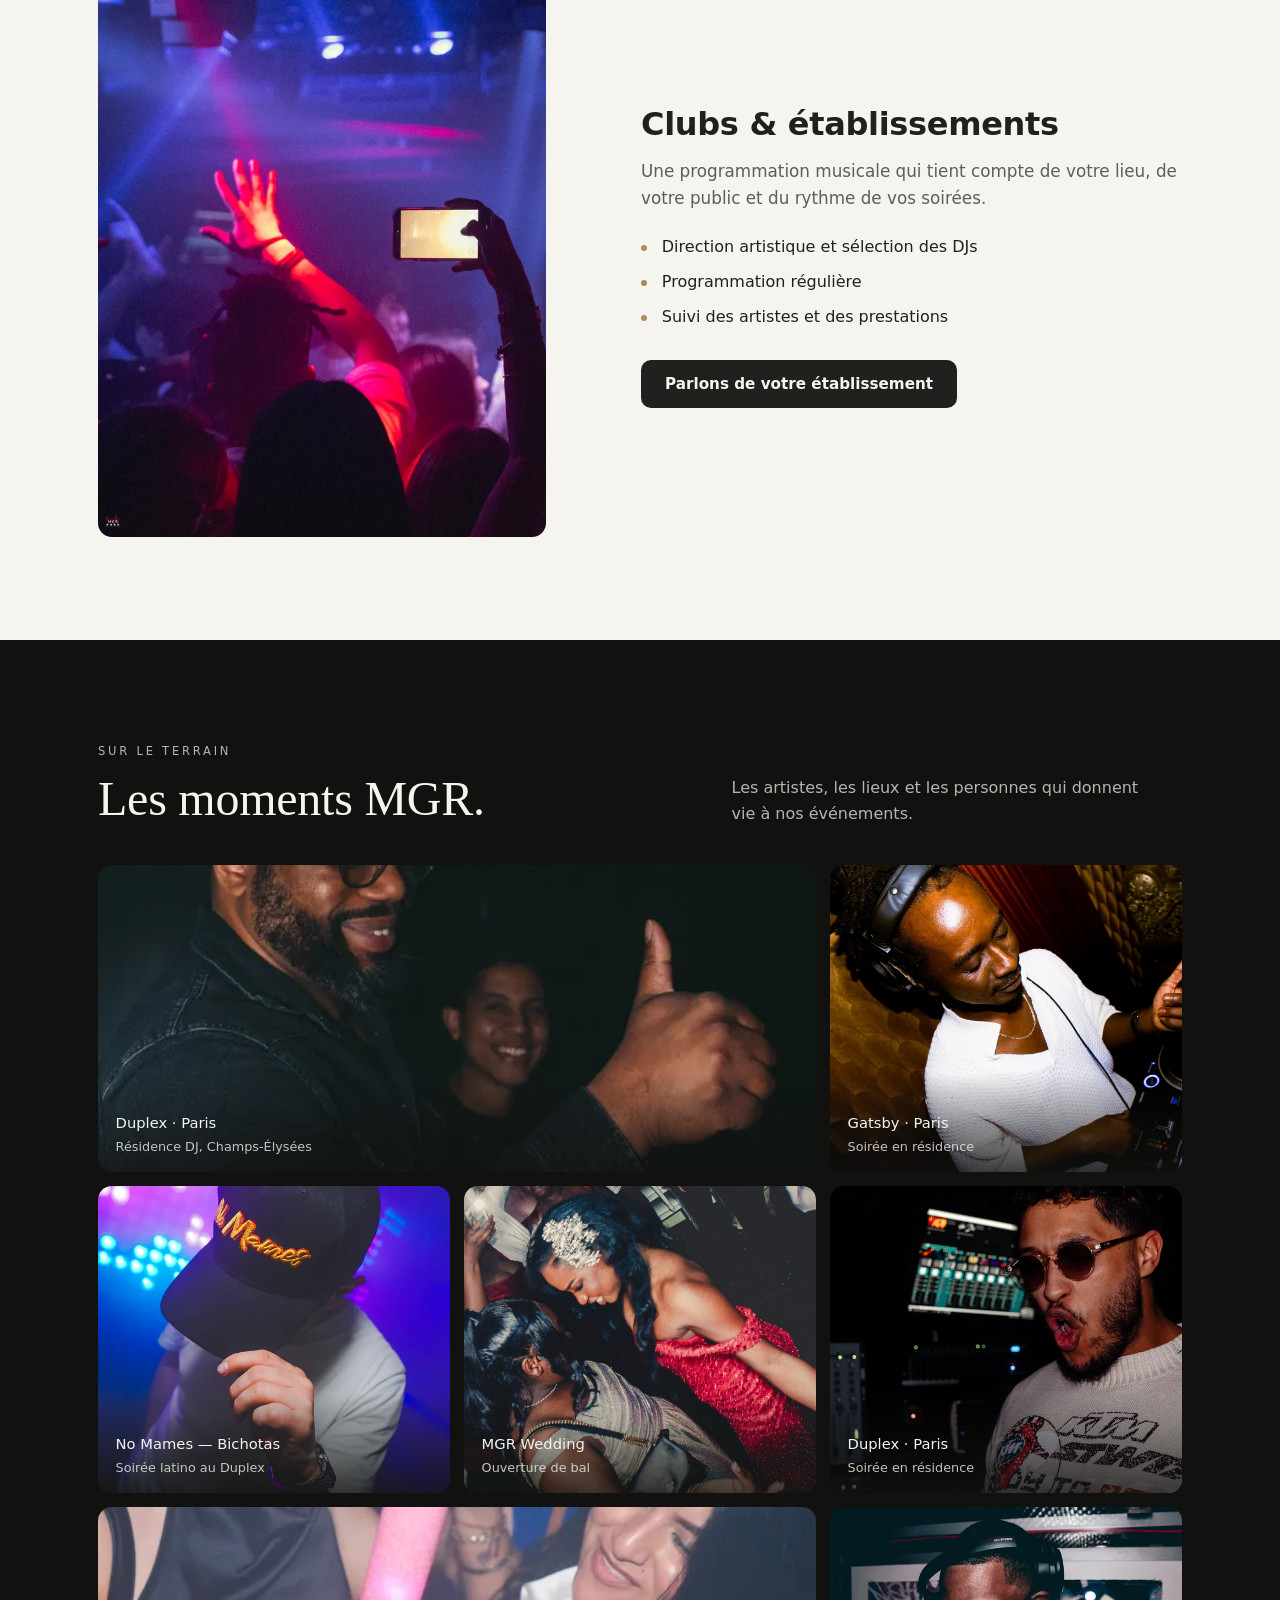
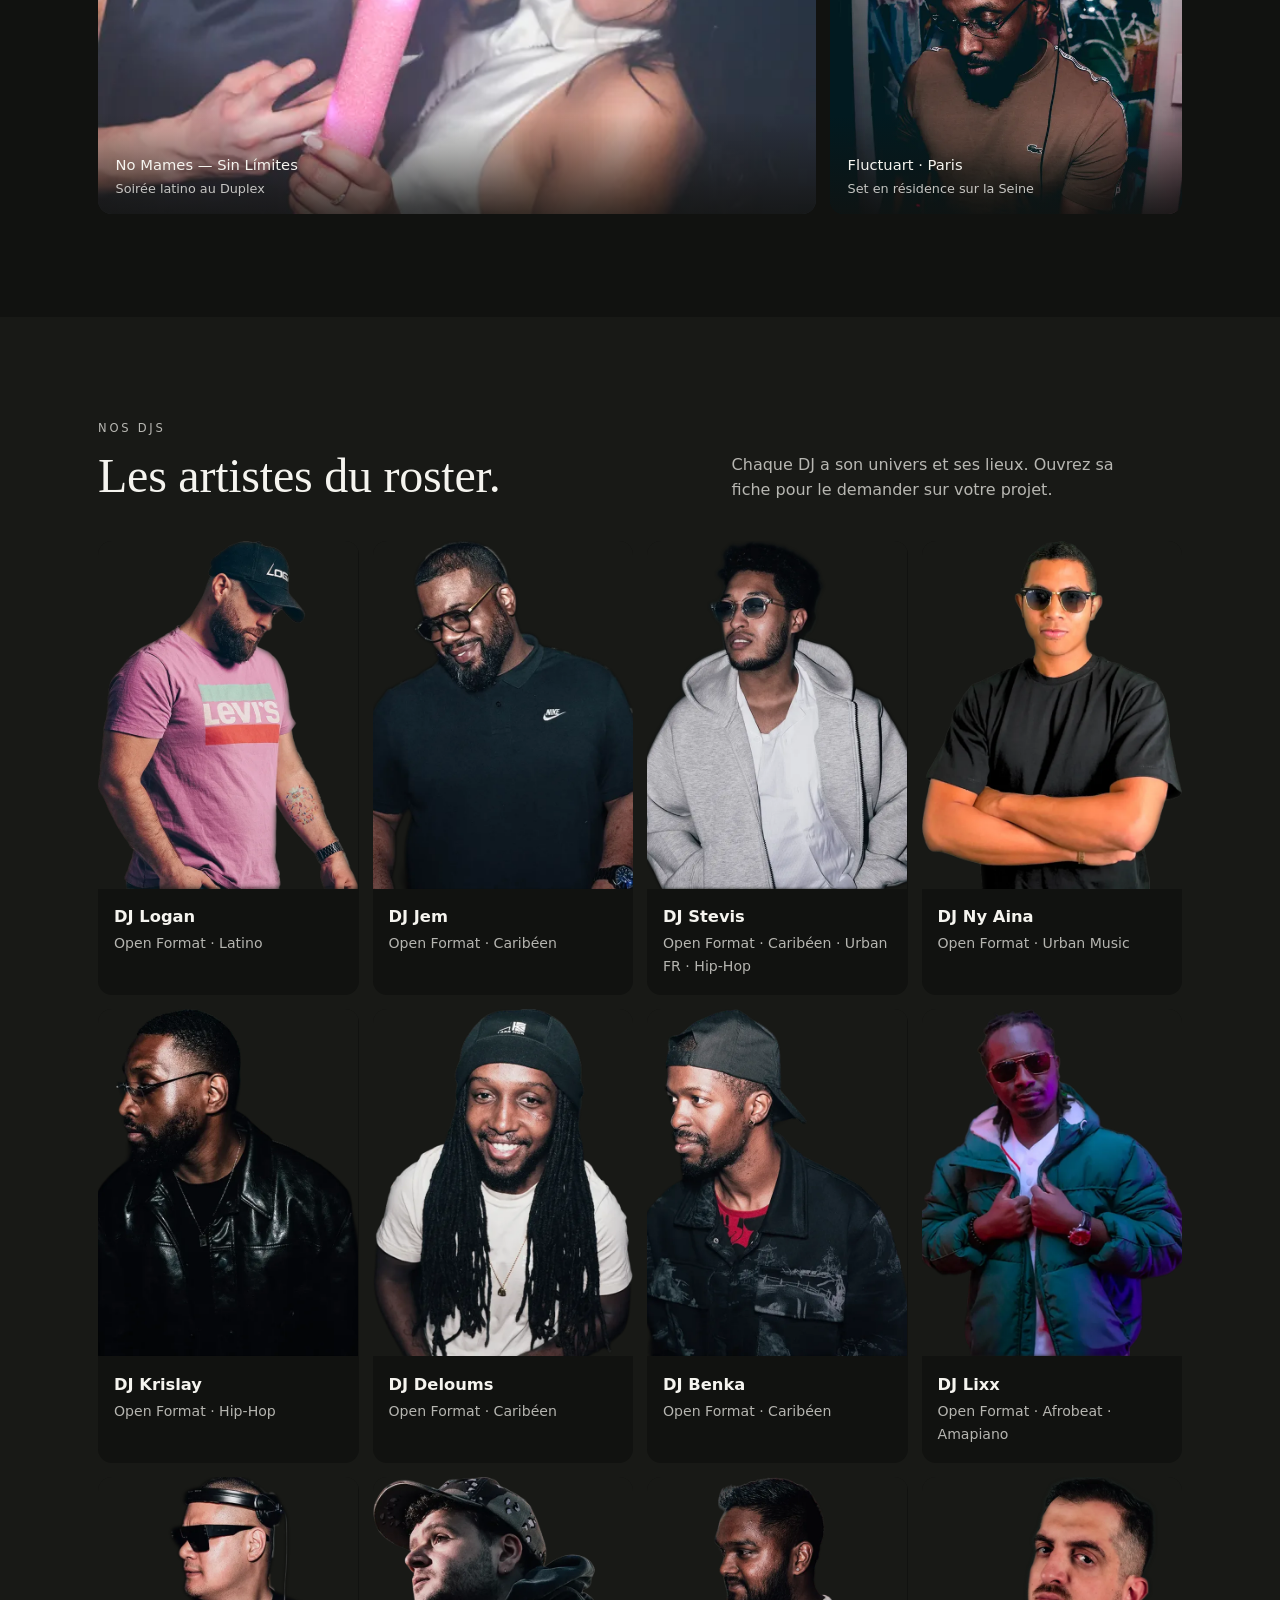
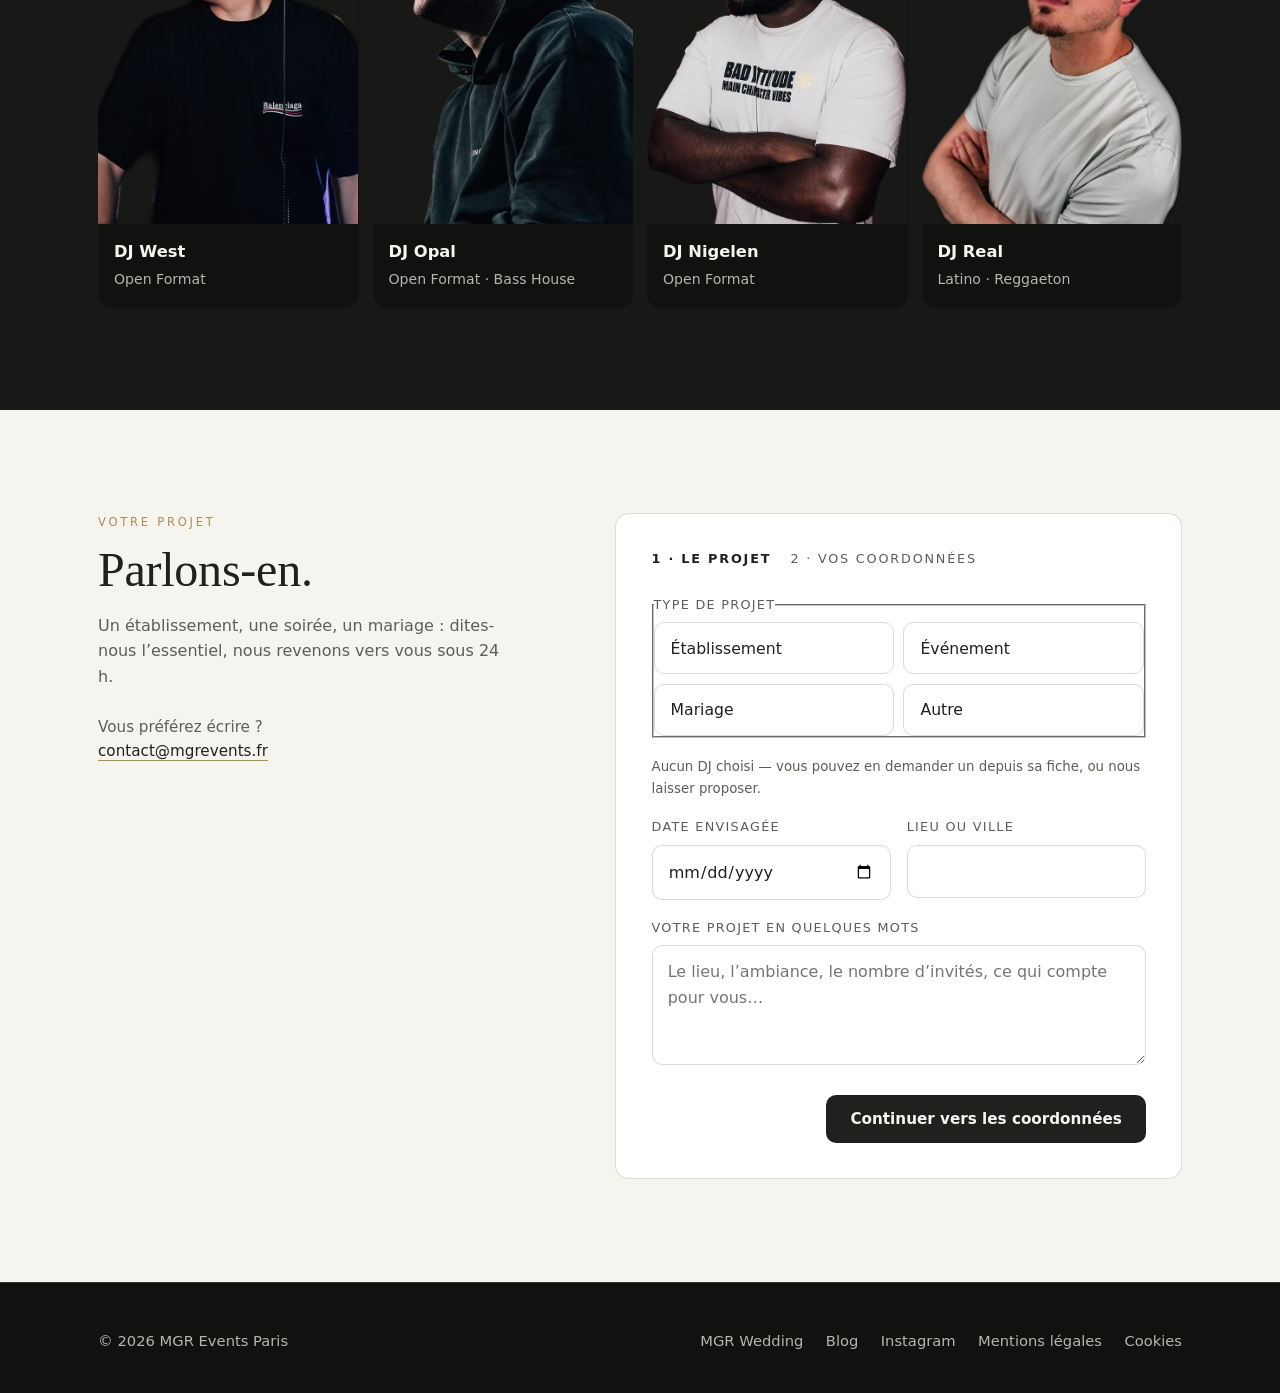
==== commit 6cb995ad: "Google Ads : la balise attend l'accord du visiteur, bandeau cookies « Bandeau cookies pour Google Ad" ====
--- a/index.html
+++ b/index.html
@@ -2,6 +2,7 @@
 <html lang="fr">
 <head>
 <script src="assets/ads.js"></script>
+<script src="assets/consent.js"></script>
 <meta charset="UTF-8">
 <meta http-equiv="Content-Security-Policy" content="default-src 'self'; script-src 'self' 'unsafe-inline' https://www.googletagmanager.com; style-src 'self' 'unsafe-inline' https://fonts.googleapis.com; font-src 'self' https://fonts.gstatic.com; img-src 'self' data: https:; connect-src 'self' https://mgrevents.fr https://www.mgrevents.fr https://planniflow-4jrm.vercel.app https://spsnpknxqmogwymutvqu.supabase.co https://www.googletagmanager.com https://*.google-analytics.com https://*.analytics.google.com https://*.google.com https://*.google.fr https://googleads.g.doubleclick.net https://td.doubleclick.net; frame-src 'self' https://www.youtube.com; frame-ancestors 'none'; base-uri 'self'; form-action 'self';">
 <meta name="viewport" content="width=device-width, initial-scale=1.0">
@@ -236,6 +237,7 @@
       <a href="/blog">Blog</a>
       <a href="https://instagram.com/mgr.events" target="_blank" rel="noopener">Instagram</a>
       <a href="/mentions.html">Mentions légales</a>
+      <a href="/mentions.html#cookies" data-cookies>Cookies</a>
     </nav>
   </div>
 </footer>
--- a/assets/base.css
+++ b/assets/base.css
@@ -24,6 +24,10 @@
   --wrap:1180px; --gout:clamp(20px,4vw,48px);
   --rayon:14px; --rayon-s:10px;
   --t:.18s ease;
+  /* L'action principale de la page, pour les composants partagés qui ne
+     connaissent pas le thème (le bandeau cookies, assets/consent.js) :
+     ici l'or, sur /mariage l'encre. */
+  --action-fond:var(--or); --action-texte:var(--encre);
 }
 html{scroll-behavior:smooth;-webkit-text-size-adjust:100%}
 body{background:var(--fond);color:var(--texte);font-family:var(--sans);font-size:16px;line-height:1.6;-webkit-font-smoothing:antialiased;overflow-x:clip}
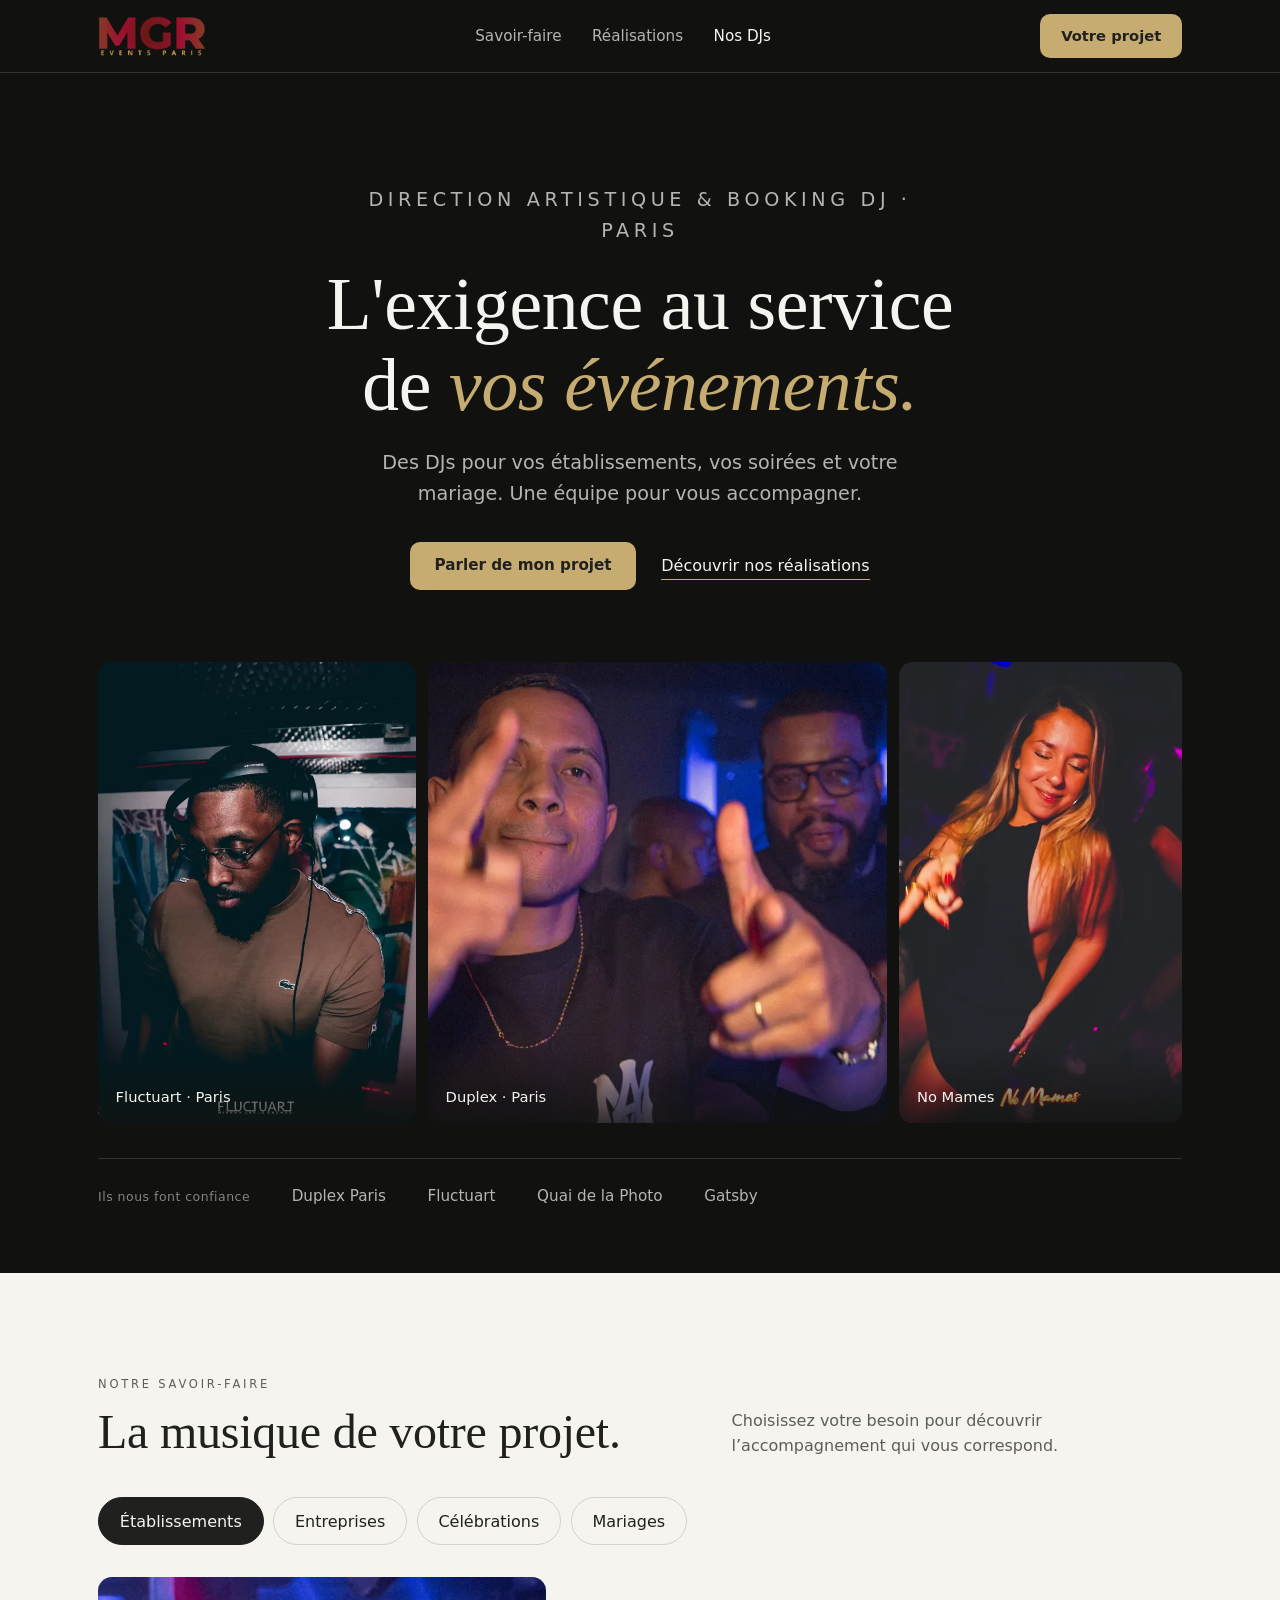
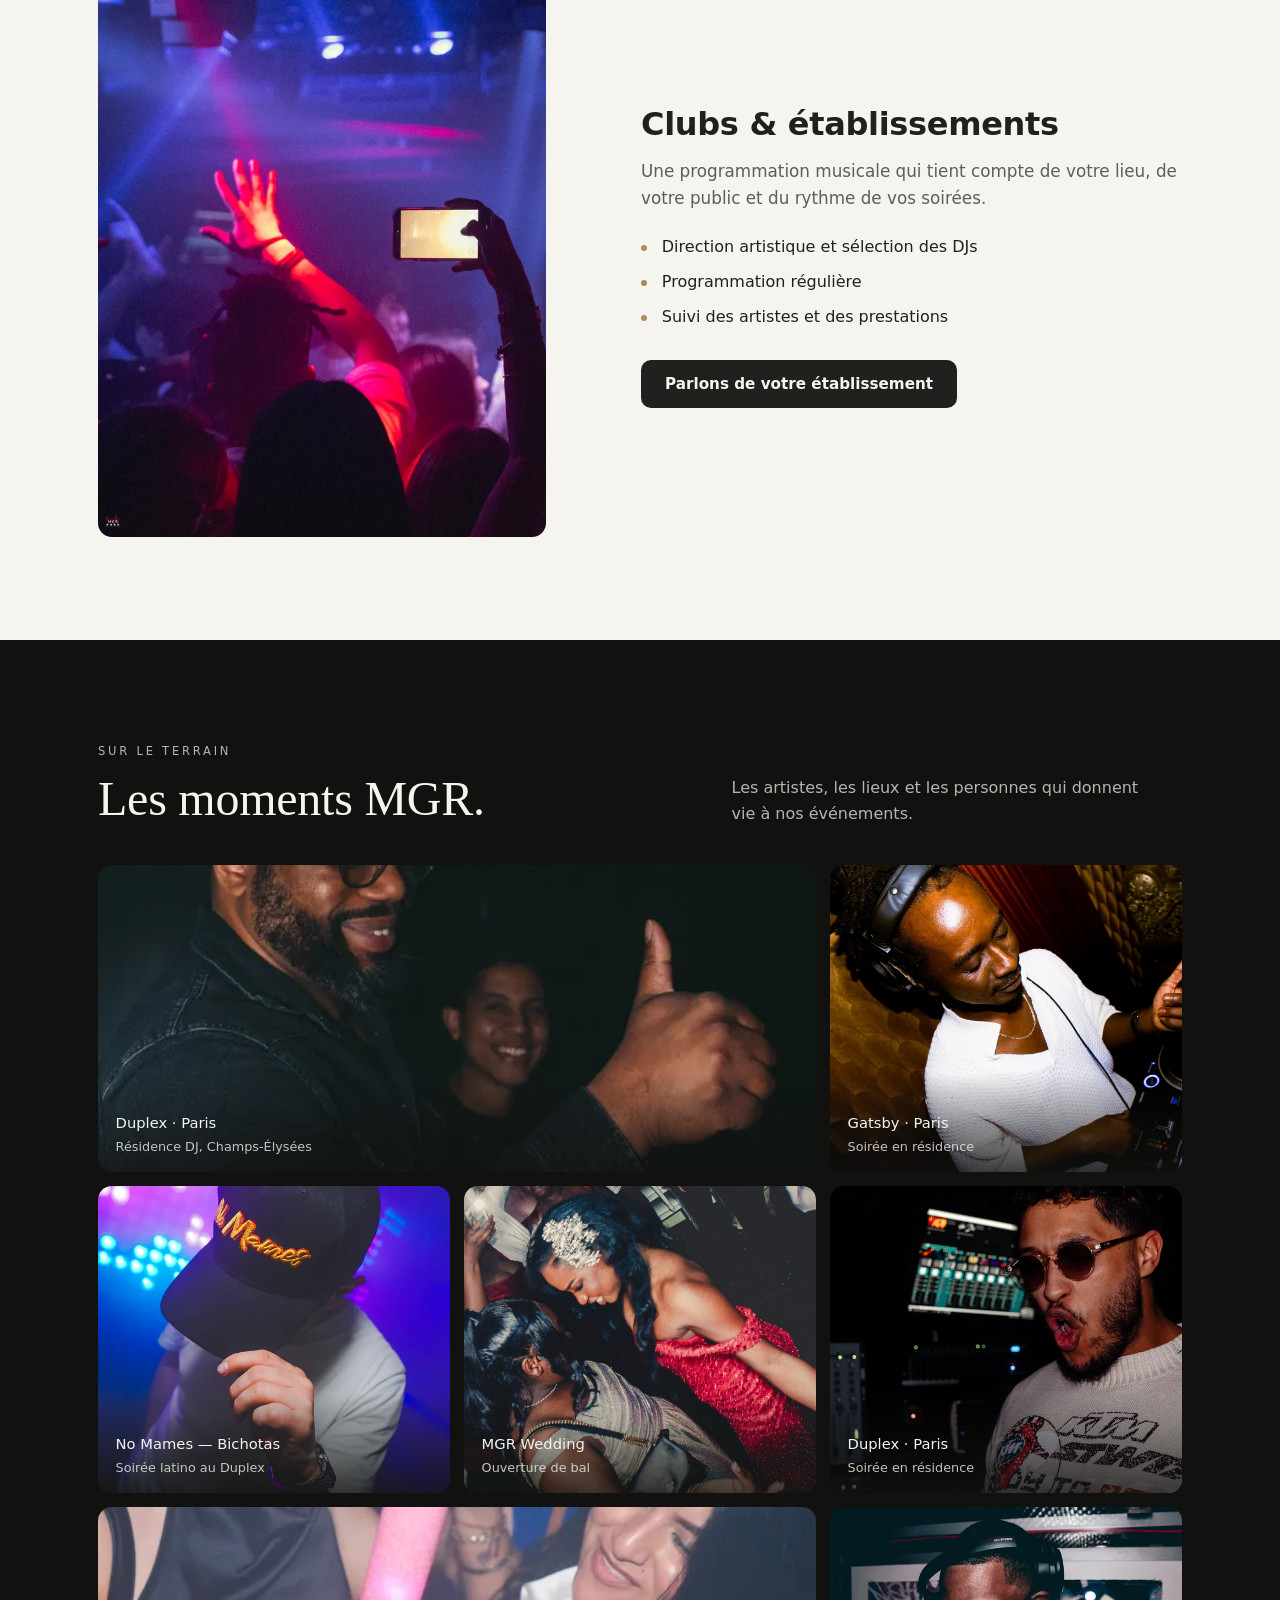
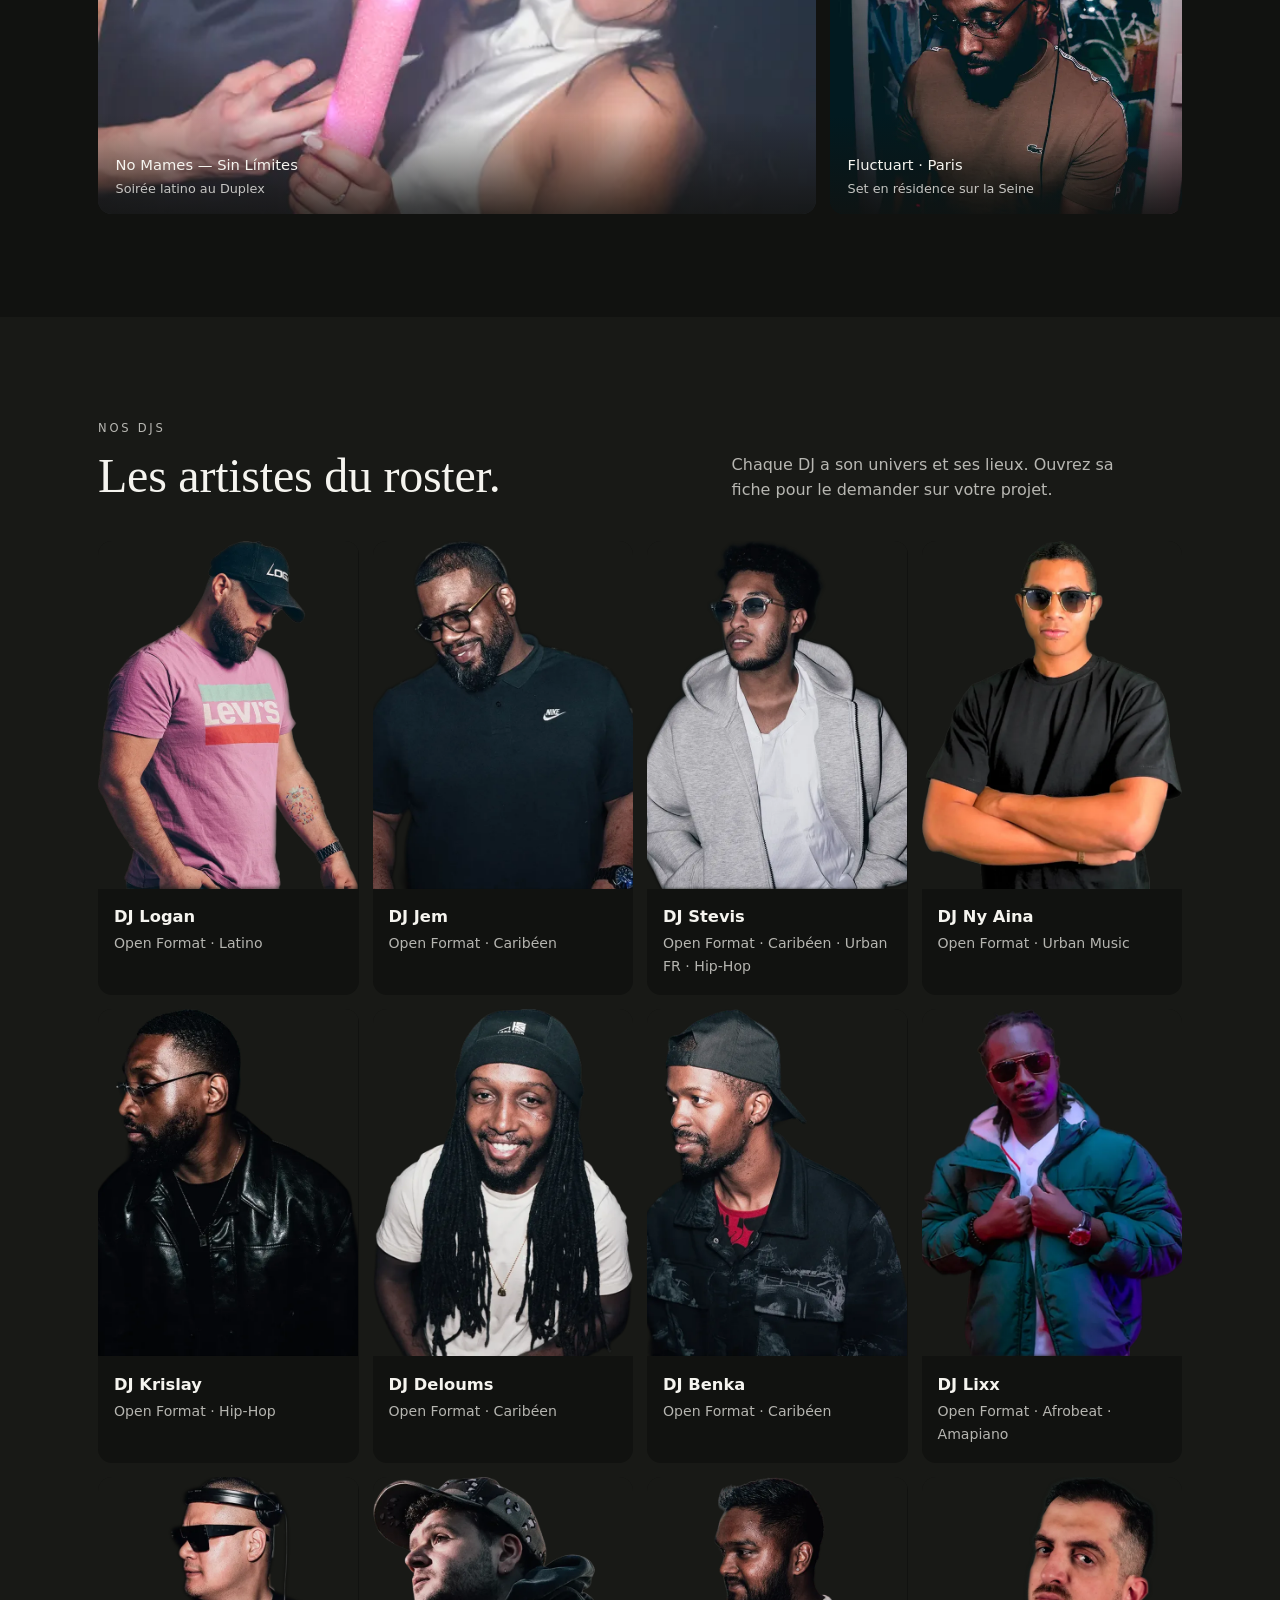
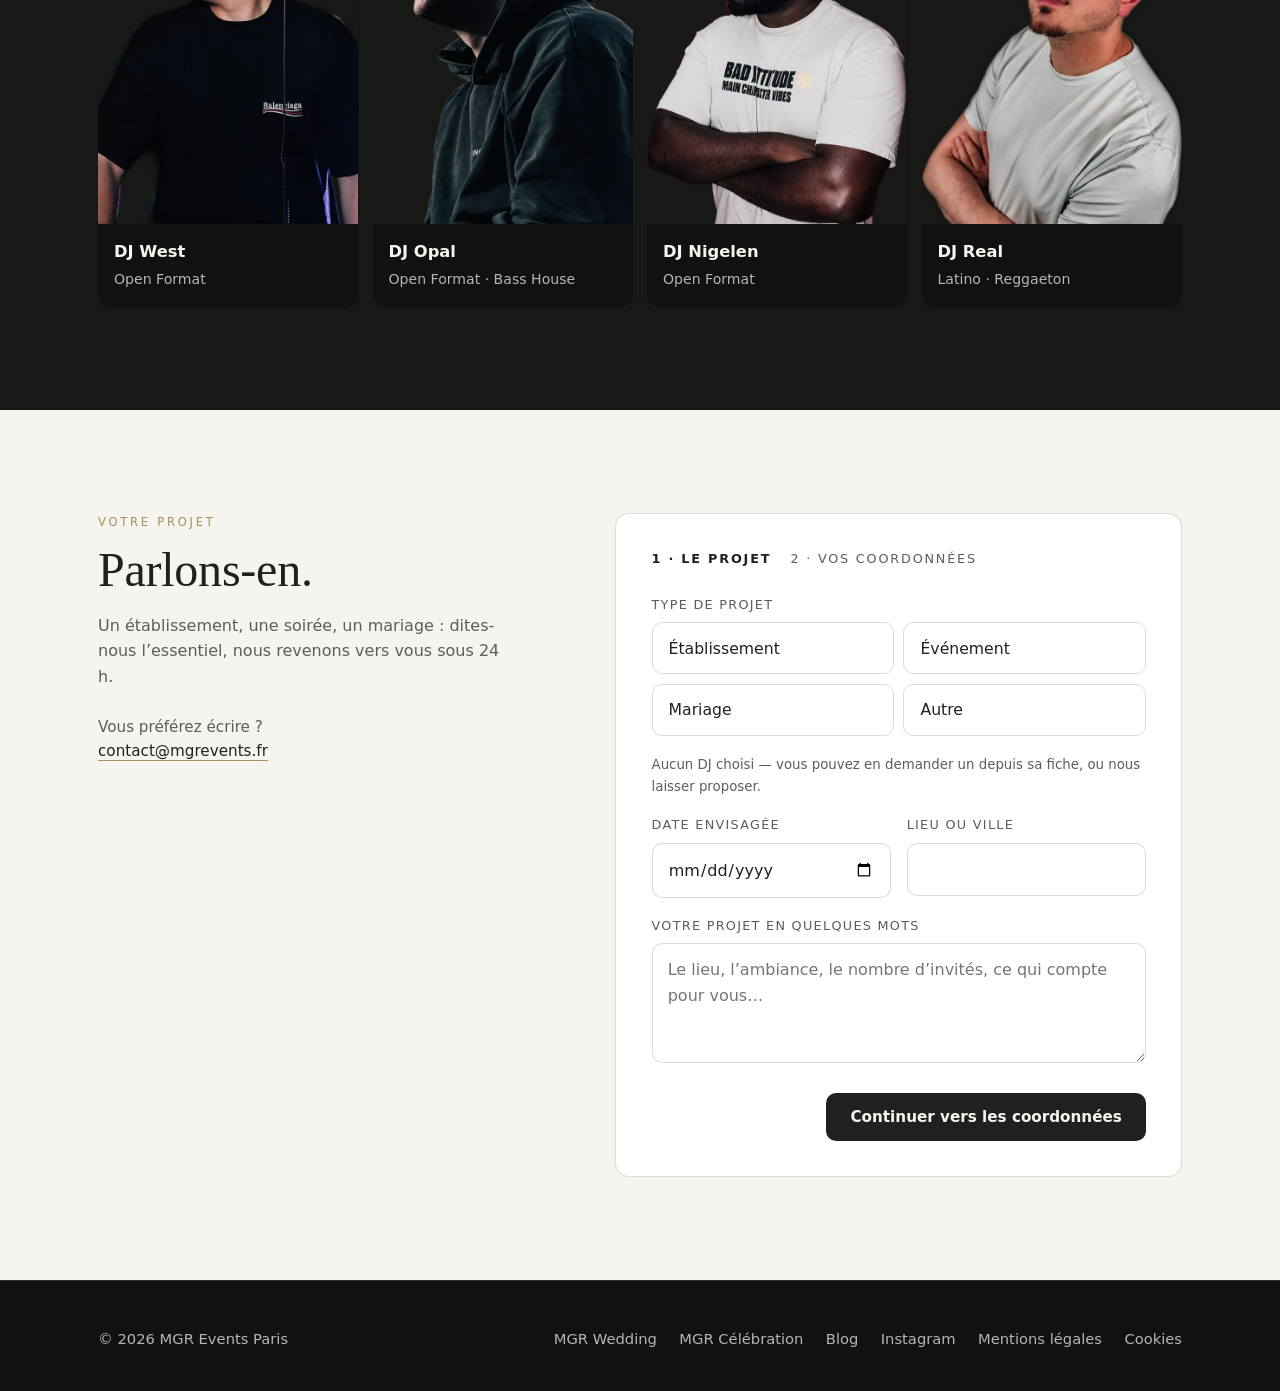
==== commit 4e61ff76: "Célébration : la page /celebration, et le nouveau logo MGR Events « Avec toutes les informations que" ====
--- a/index.html
+++ b/index.html
@@ -29,8 +29,8 @@
 <meta name="twitter:image" content="https://www.mgrevents.fr/assets/photos/nomames.jpg">
 
 <title>MGR Events Paris — Direction Artistique & Booking DJ</title>
-<link rel="icon" type="image/webp" href="assets/waveform.webp">
-<link rel="apple-touch-icon" href="assets/waveform.webp">
+<link rel="icon" type="image/png" href="assets/favicon-mgr.png">
+<link rel="apple-touch-icon" href="assets/icone-mgr-180.png">
 
 <link rel="preconnect" href="https://fonts.googleapis.com">
 <link rel="preconnect" href="https://fonts.gstatic.com" crossorigin>
@@ -47,7 +47,7 @@
   "email": "contact@mgrevents.fr",
   "foundingDate": "2016",
   "image": "https://www.mgrevents.fr/assets/photos/nomames.jpg",
-  "logo": "https://www.mgrevents.fr/assets/waveform.png",
+  "logo": "https://www.mgrevents.fr/assets/logo-mgr-events-carre.png",
   "address": { "@type": "PostalAddress", "addressLocality": "Paris", "addressCountry": "FR" },
   "areaServed": { "@type": "City", "name": "Paris" },
   "sameAs": [
@@ -58,6 +58,7 @@
   "makesOffer": [
     { "@type": "Offer", "itemOffered": { "@type": "Service", "name": "Booking DJ & Direction Artistique", "description": "Programmation musicale complète pour clubs et bars parisiens" } },
     { "@type": "Offer", "itemOffered": { "@type": "Service", "name": "DJ Mariage", "description": "DJ sur mesure pour mariages — cérémonie, cocktail, dîner et soirée" } },
+    { "@type": "Offer", "itemOffered": { "@type": "Service", "name": "DJ anniversaire & fêtes privées", "description": "MGR Célébration : DJ, son, lumière, photobooth et vidéo pour anniversaires, fiançailles et célébrations privées à Paris et en Île-de-France" } },
     { "@type": "Offer", "itemOffered": { "@type": "Service", "name": "Formation DJ", "description": "Cours de DJing par des professionnels en activité sur matériel Pioneer CDJ-3000" } }
   ]
 }
@@ -71,8 +72,7 @@
 <header class="nav">
   <div class="wrap">
     <a href="/" class="marque" aria-label="MGR Events Paris — accueil">
-      <img src="assets/waveform.webp" alt="" width="32" height="24">
-      <span><b>MGR EVENTS</b><small>PARIS</small></span>
+      <img src="assets/logo-mgr-events.webp" alt="" width="313" height="116">
     </a>
     <nav class="nav-liens" aria-label="Navigation principale">
       <a href="#savoir-faire">Savoir-faire</a>
@@ -234,6 +234,7 @@
     <div>© <span id="annee"></span> MGR Events Paris</div>
     <nav aria-label="Pied de page">
       <a href="/mariage">MGR Wedding</a>
+      <a href="/celebration">MGR Célébration</a>
       <a href="/blog">Blog</a>
       <a href="https://instagram.com/mgr.events" target="_blank" rel="noopener">Instagram</a>
       <a href="/mentions.html">Mentions légales</a>
--- a/assets/base.css
+++ b/assets/base.css
@@ -35,6 +35,7 @@
 a{color:inherit;text-decoration:none}
 button{font:inherit;color:inherit;background:none;border:0;cursor:pointer}
 ul{list-style:none}
+fieldset{border:0;min-width:0}
 :focus-visible{outline:2px solid var(--or);outline-offset:3px;border-radius:4px}
 .surface-claire :focus-visible{outline-color:var(--encre)}
 section{scroll-margin-top:84px}
@@ -62,9 +63,8 @@
 .nav{position:sticky;top:0;z-index:100;background:var(--fond);border-bottom:1px solid var(--bord)}
 .nav .wrap{display:flex;align-items:center;justify-content:space-between;gap:1.5rem;min-height:72px}
 .marque{display:flex;align-items:center;gap:.8rem;min-height:44px}
-.marque img{height:24px;width:auto}
-.marque b{font-weight:600;letter-spacing:.2em;font-size:.82rem;display:block;line-height:1.2}
-.marque small{display:block;font-size:.62rem;letter-spacing:.28em;color:var(--or);line-height:1.2;margin-top:2px}
+/* Le logo MGR Events Paris porte son propre « EVENTS PARIS » : pas de texte à côté. */
+.marque img{height:40px;width:auto}
 .nav-liens{display:flex;gap:1.9rem;font-size:.95rem}
 .nav-liens a{padding:.6rem 0;color:var(--texte-2);transition:color var(--t)}
 .nav-liens a:hover,.nav-liens a[aria-current]{color:var(--texte)}
